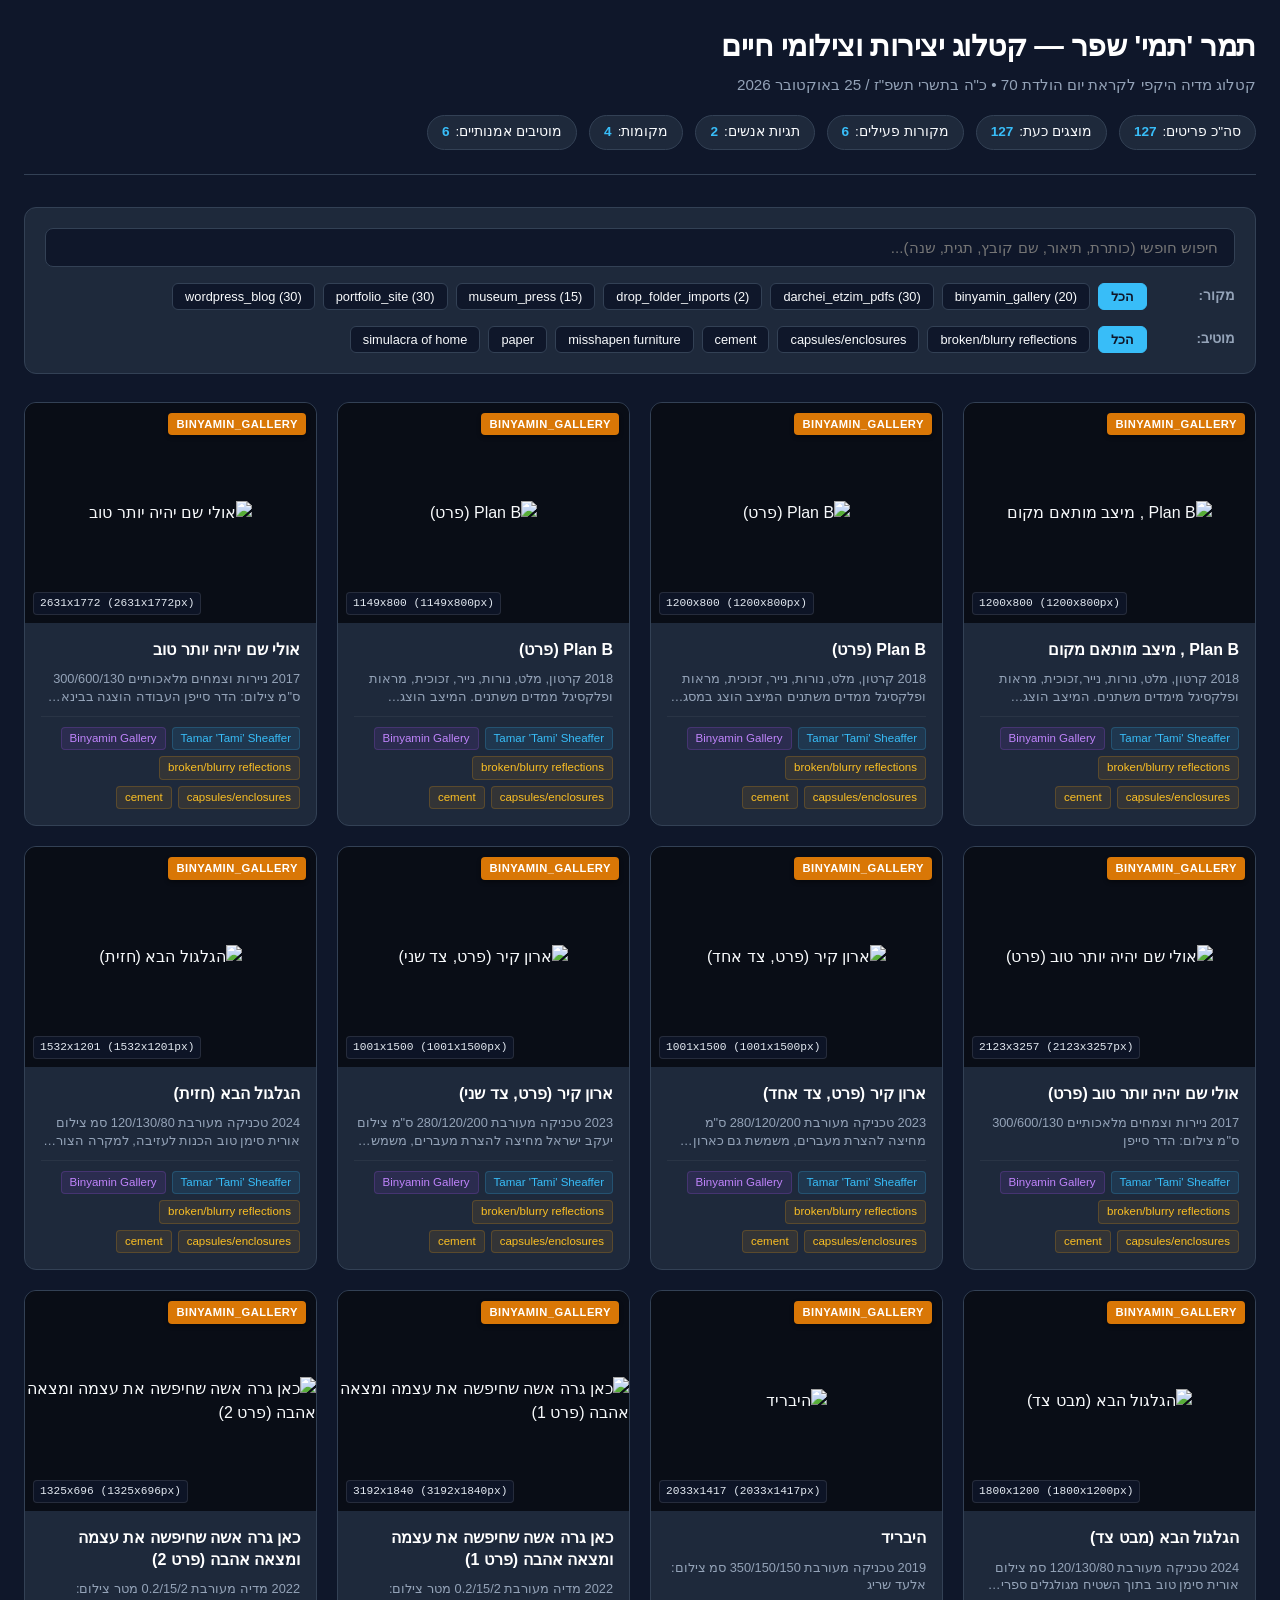
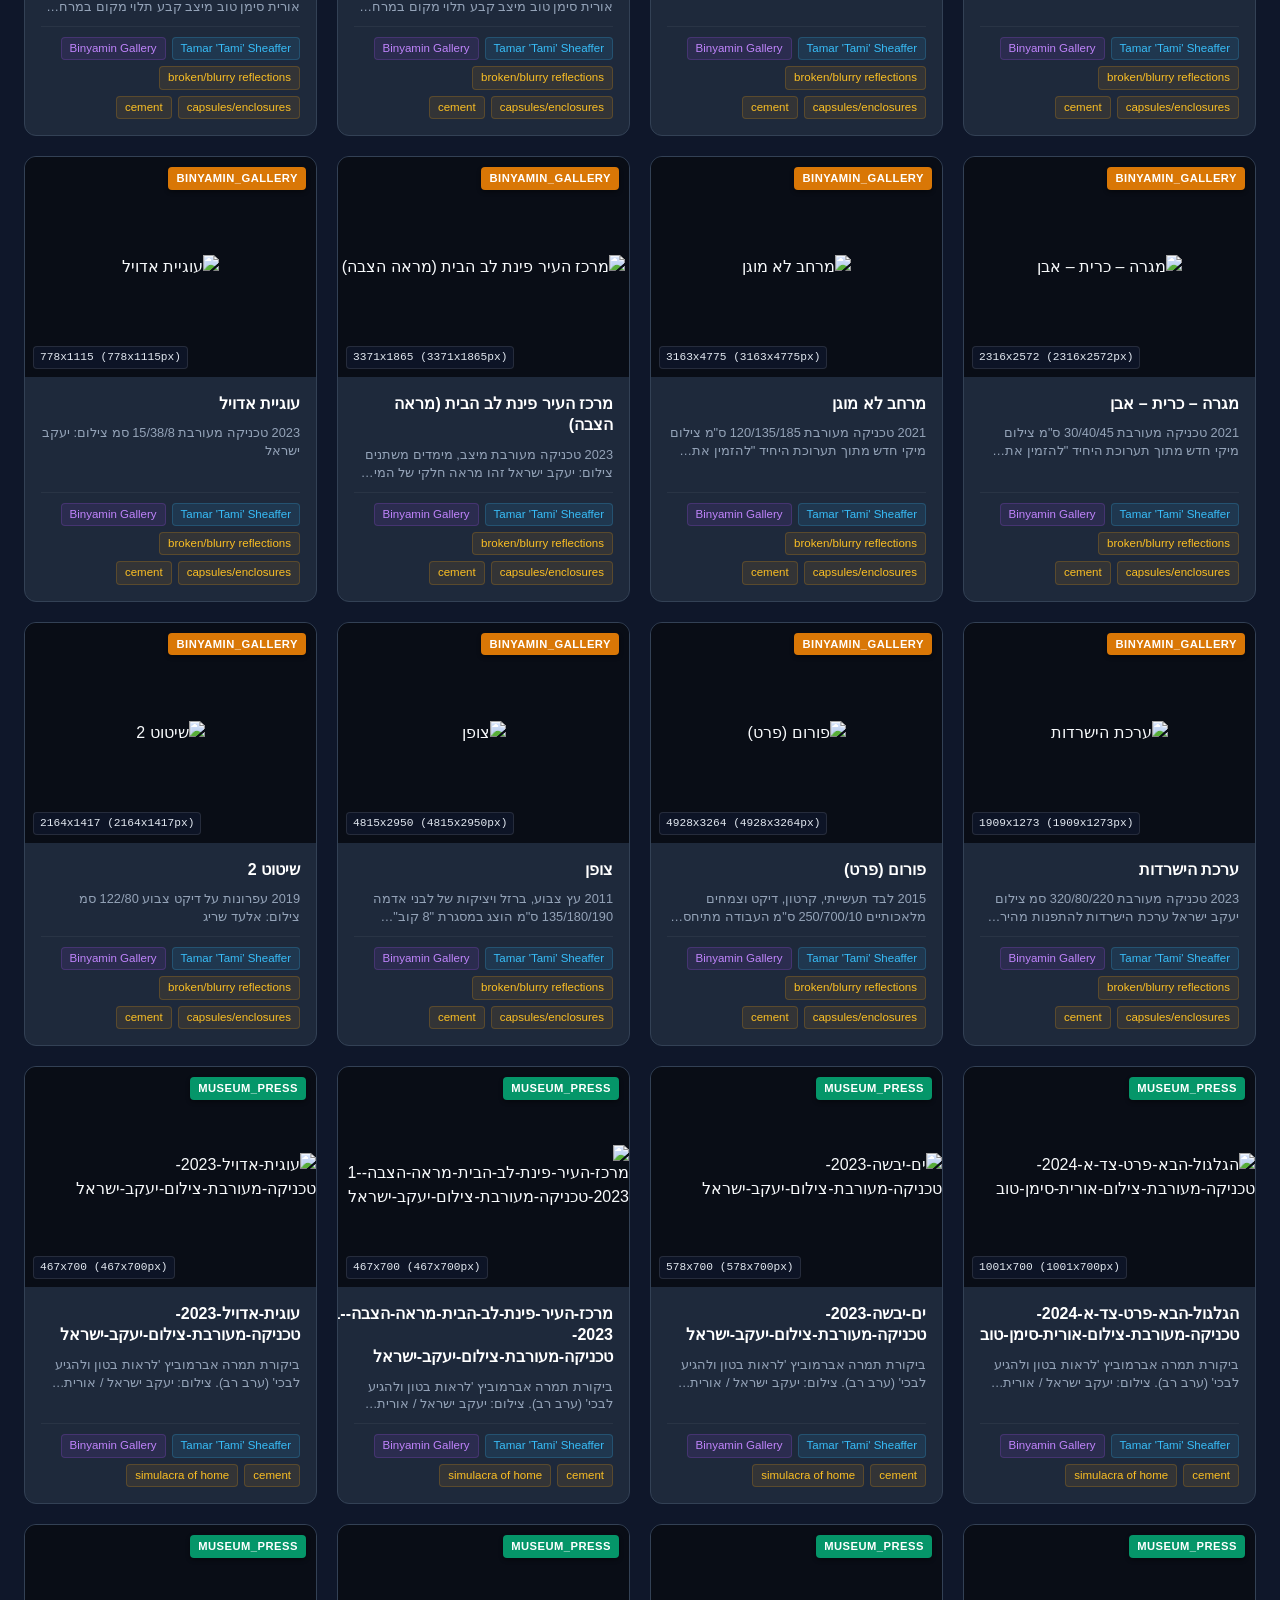
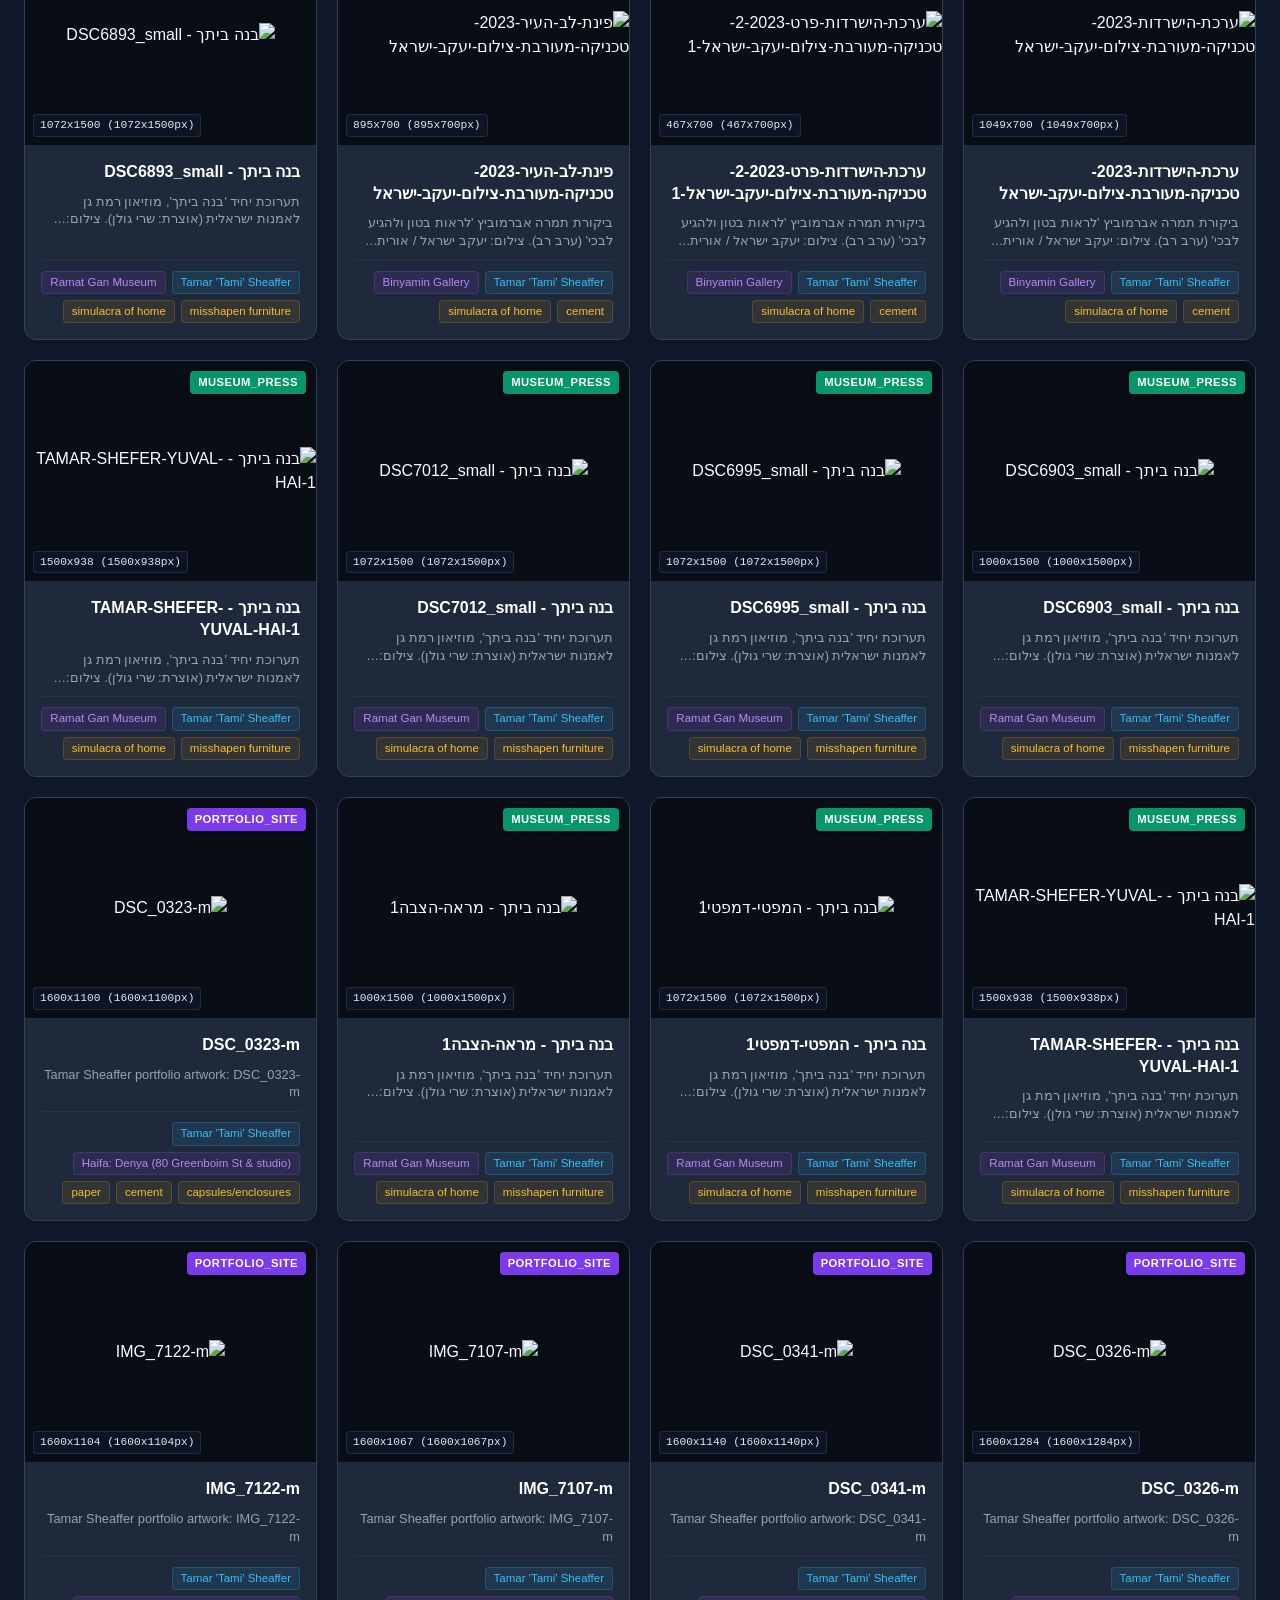
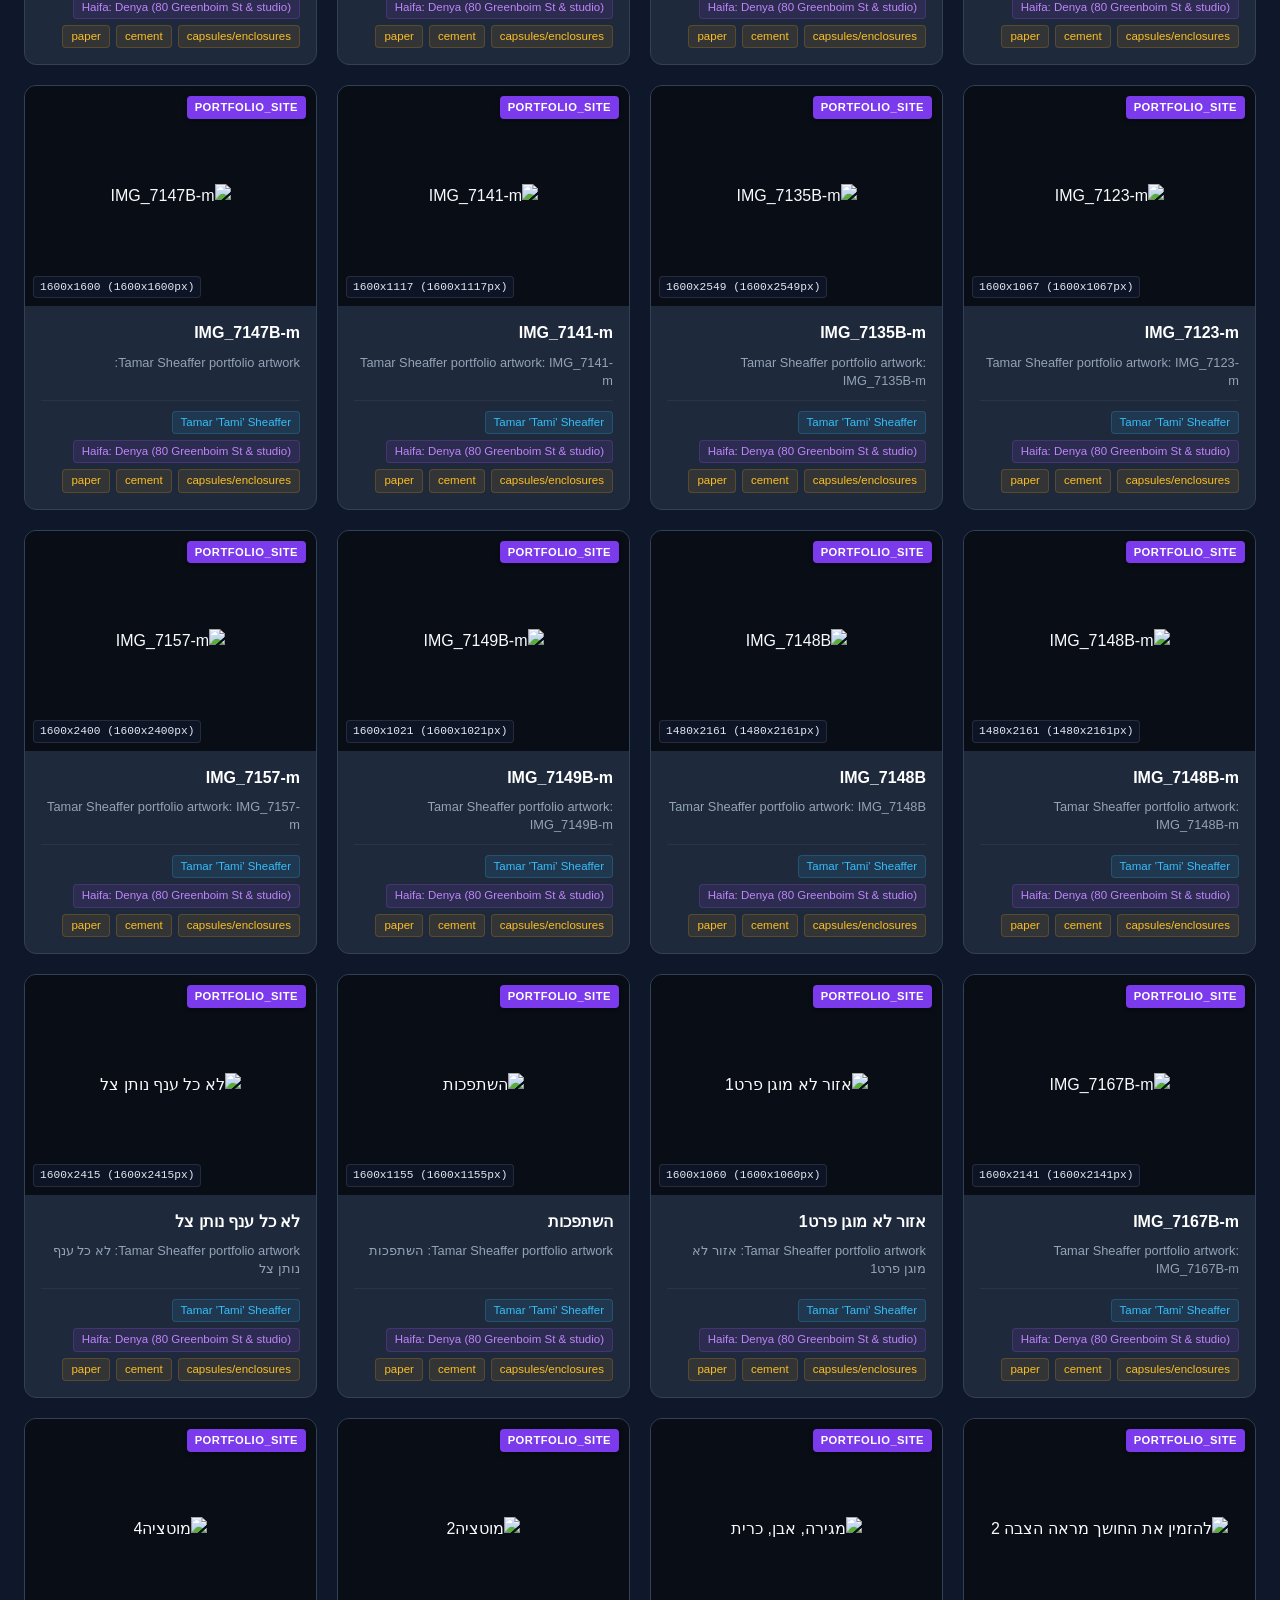
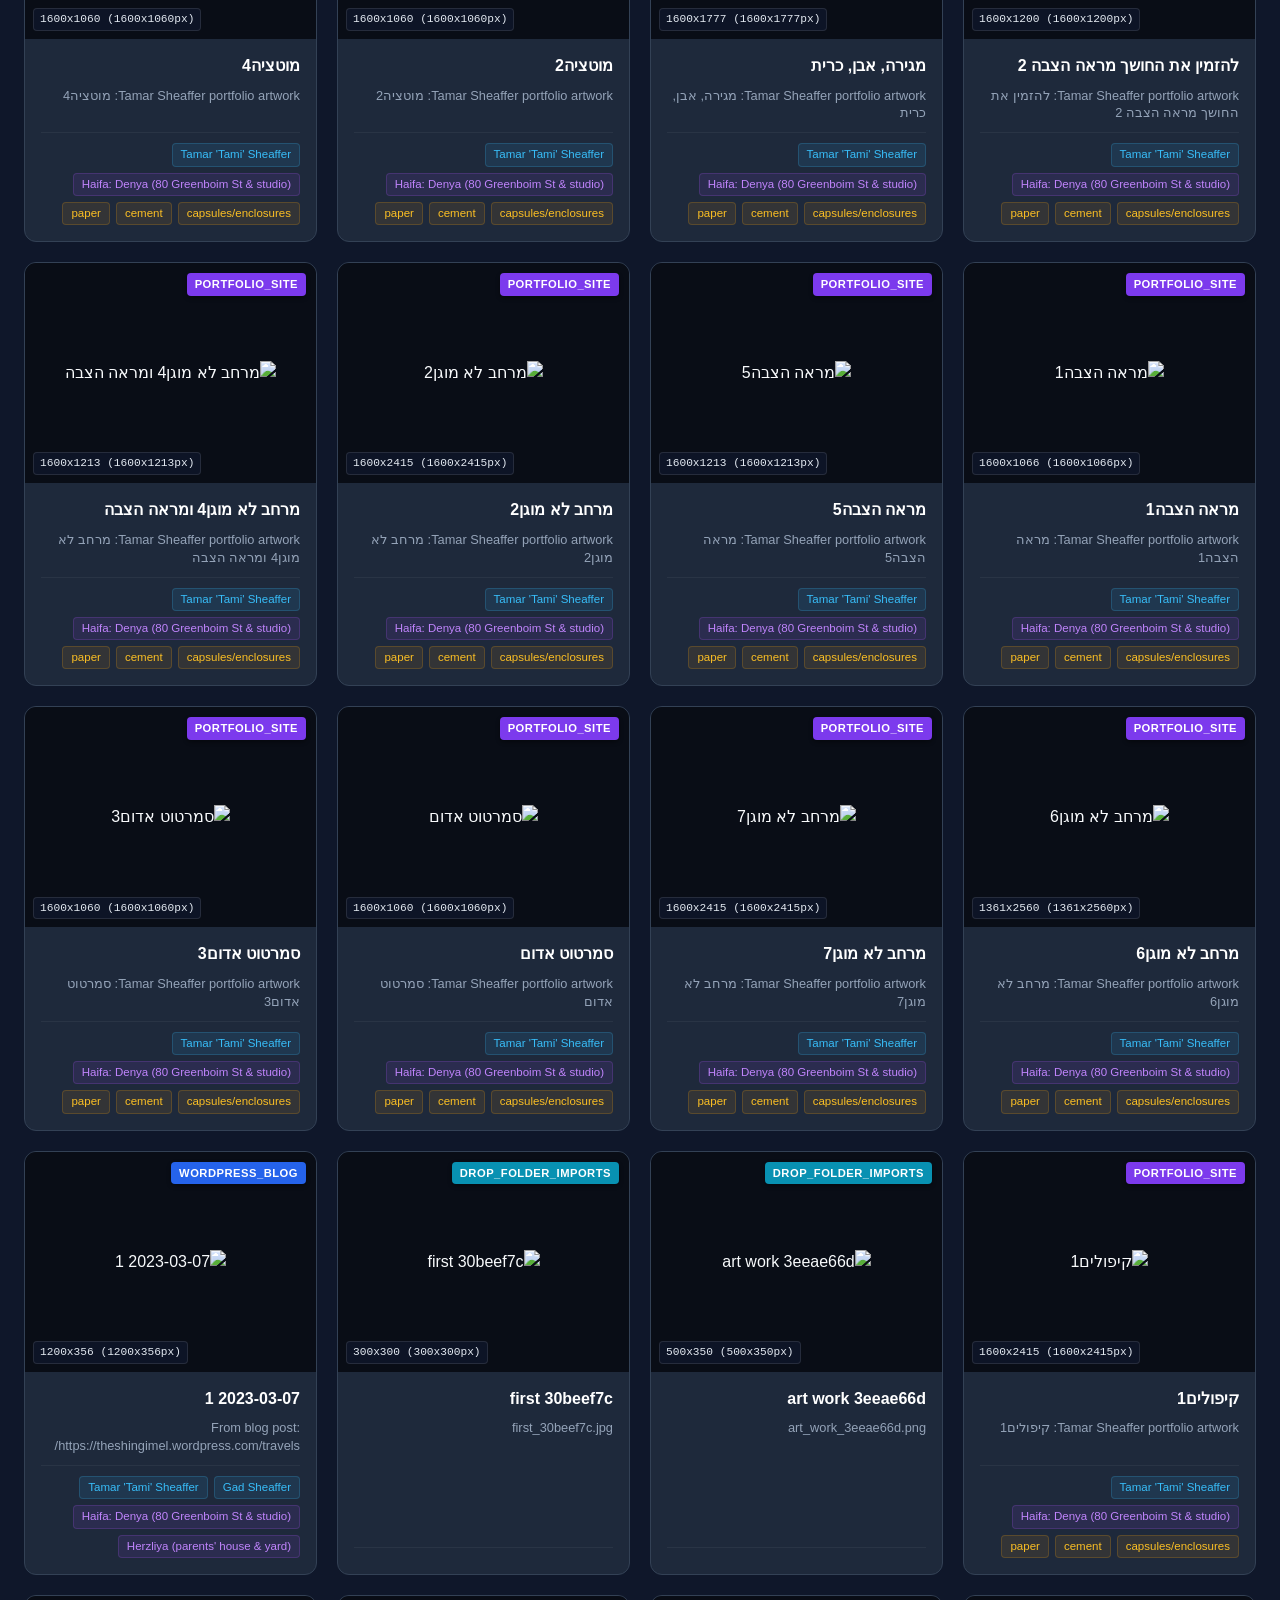
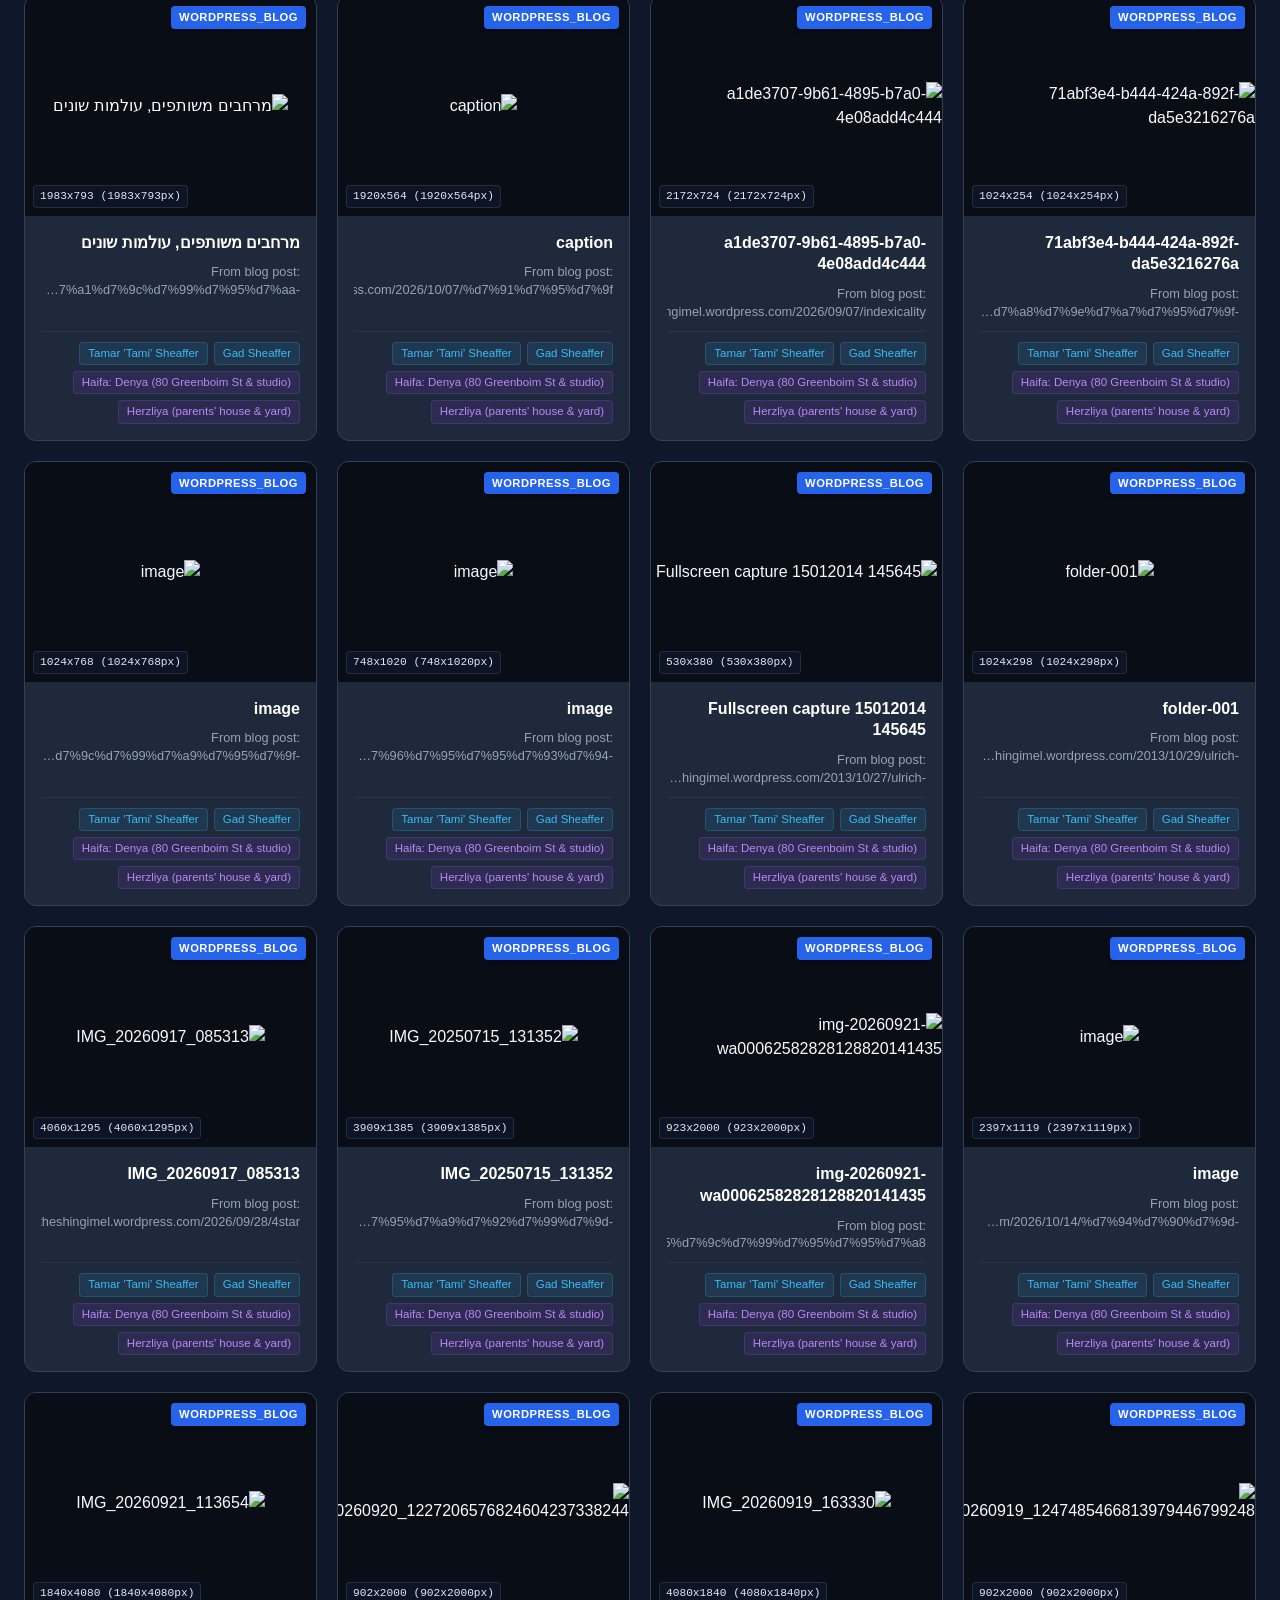
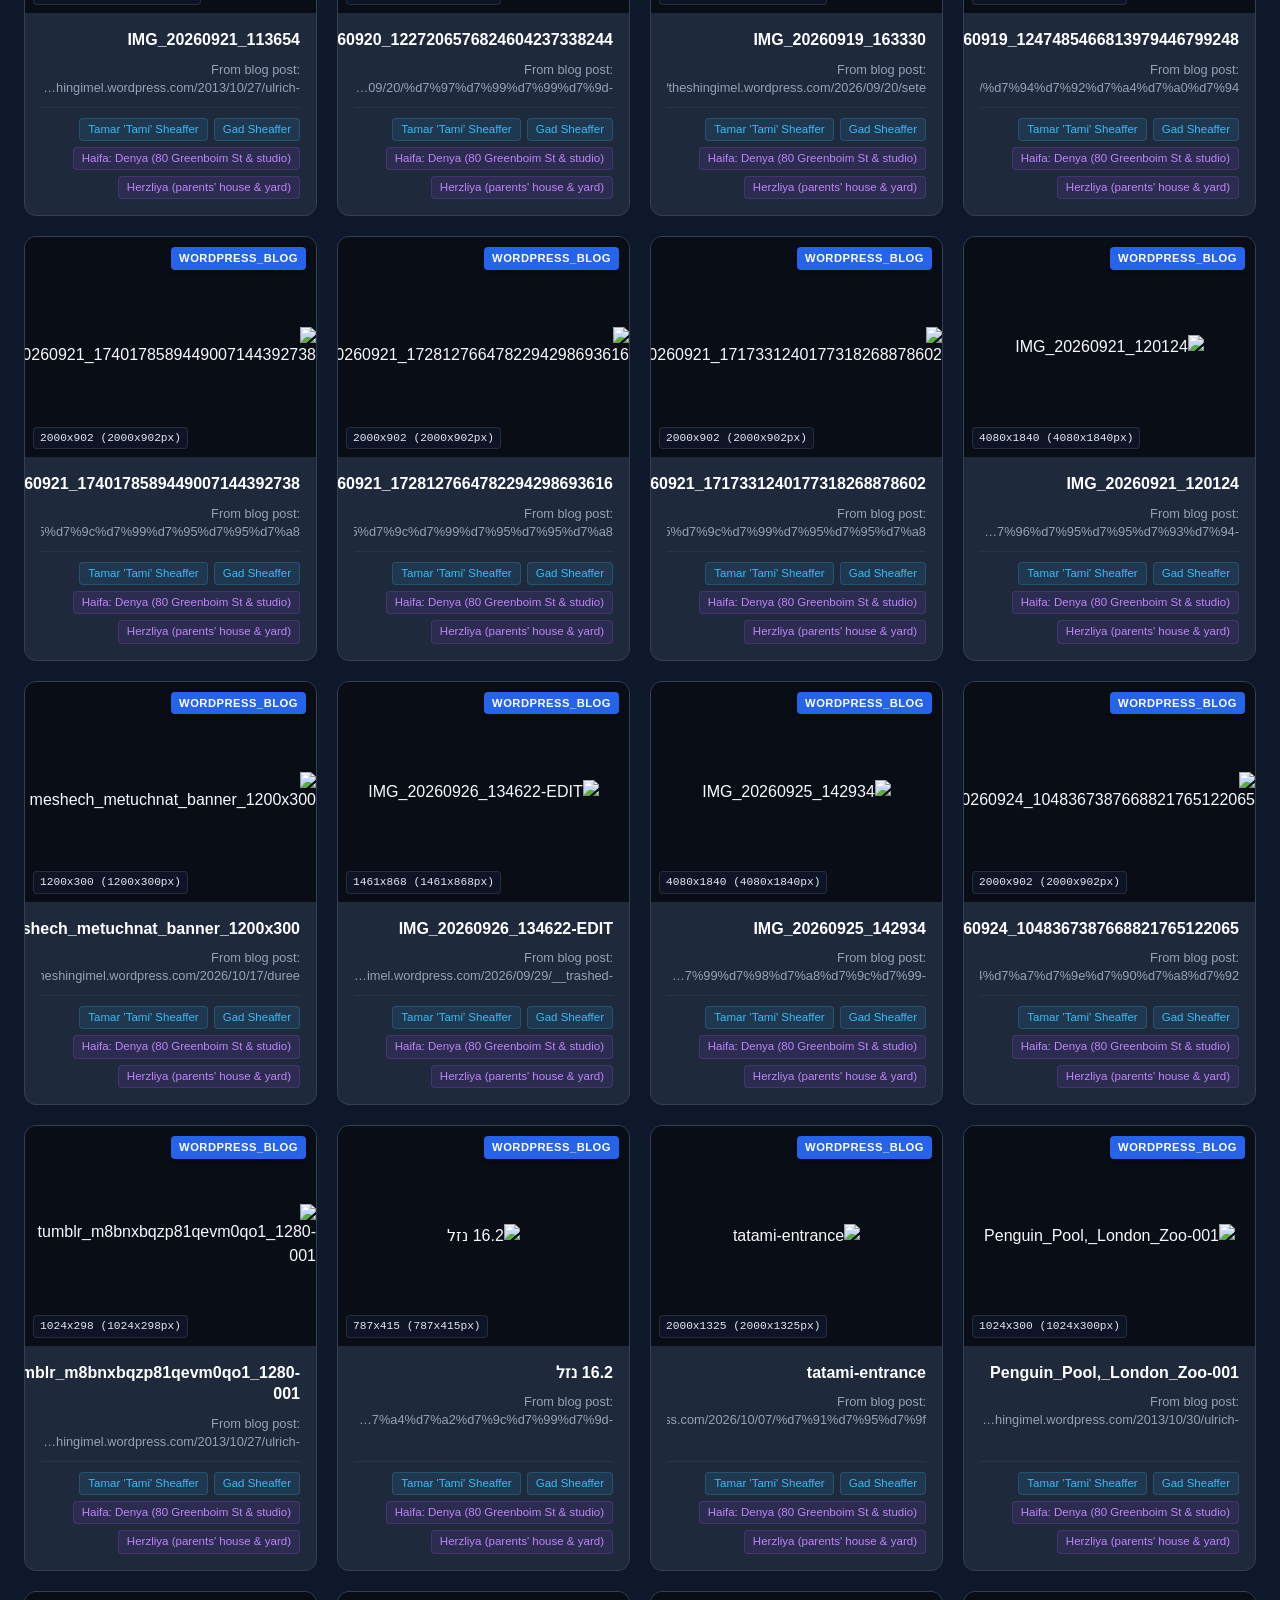
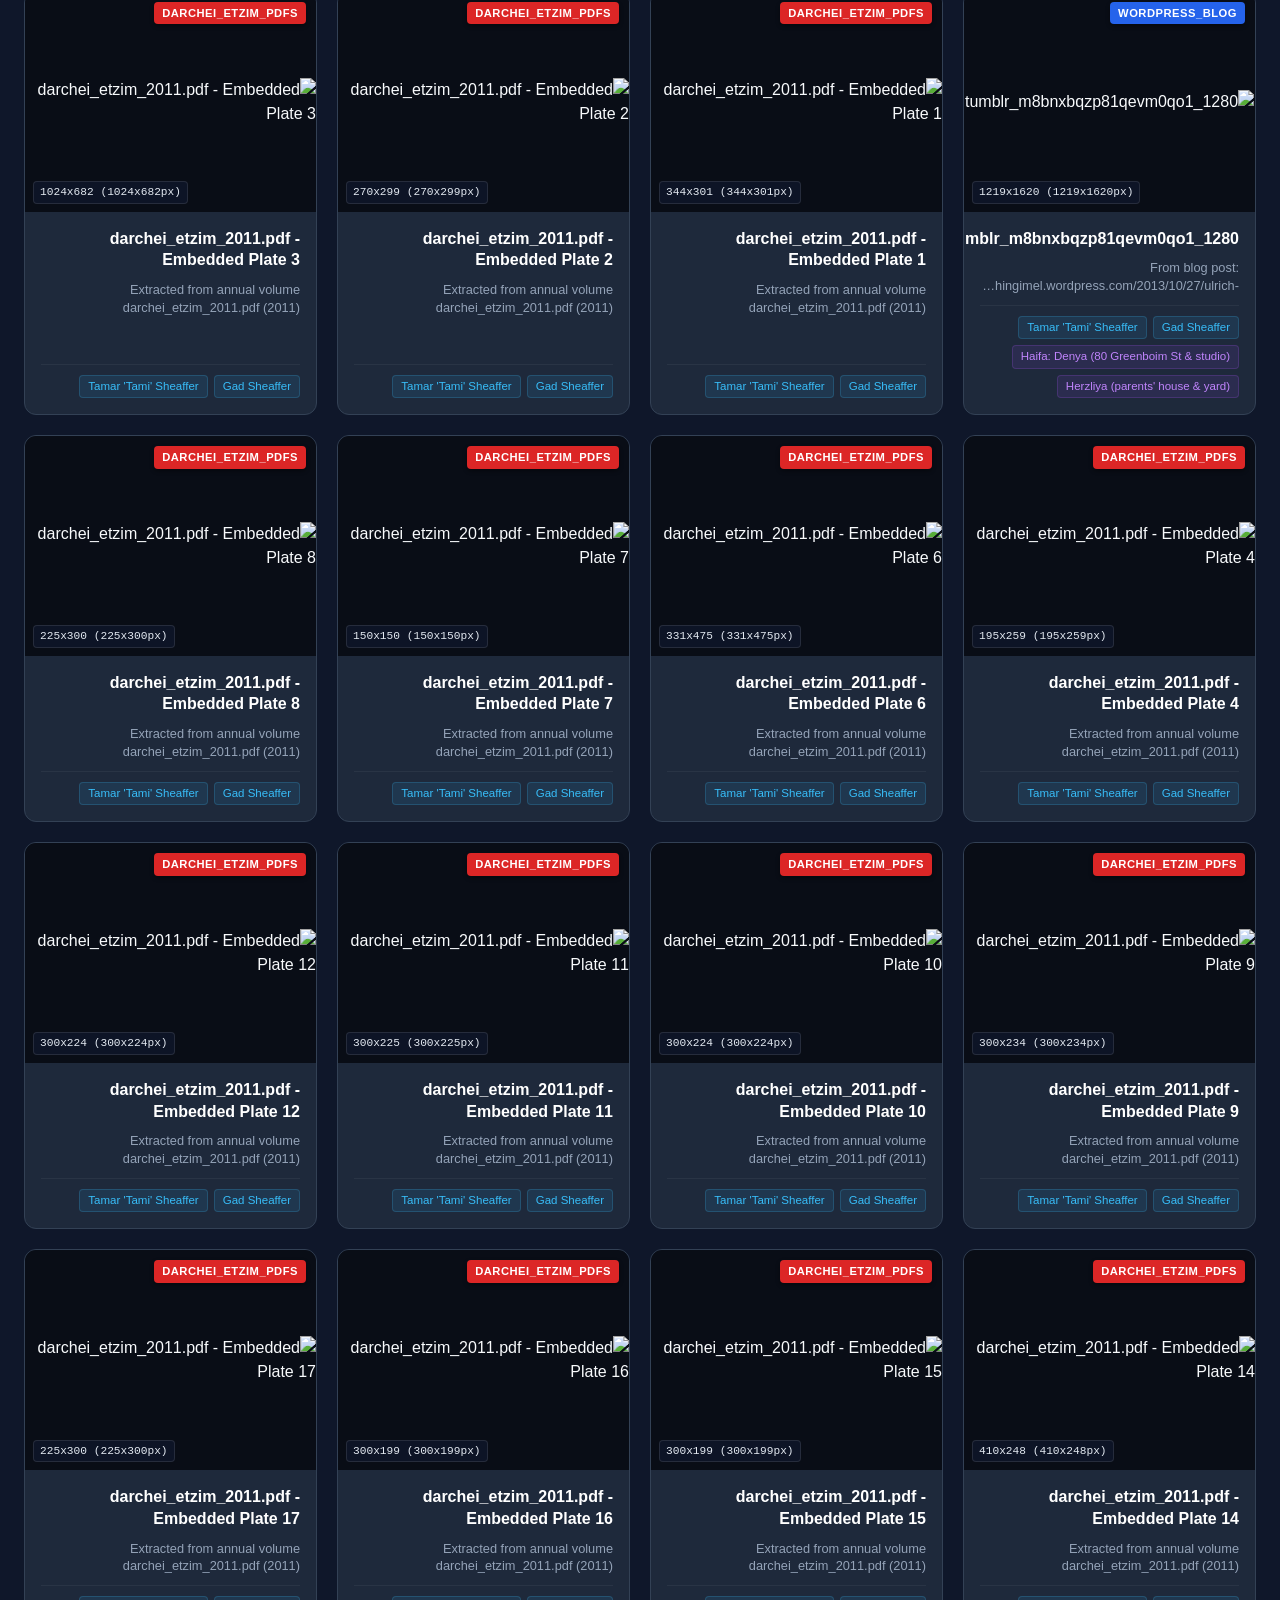
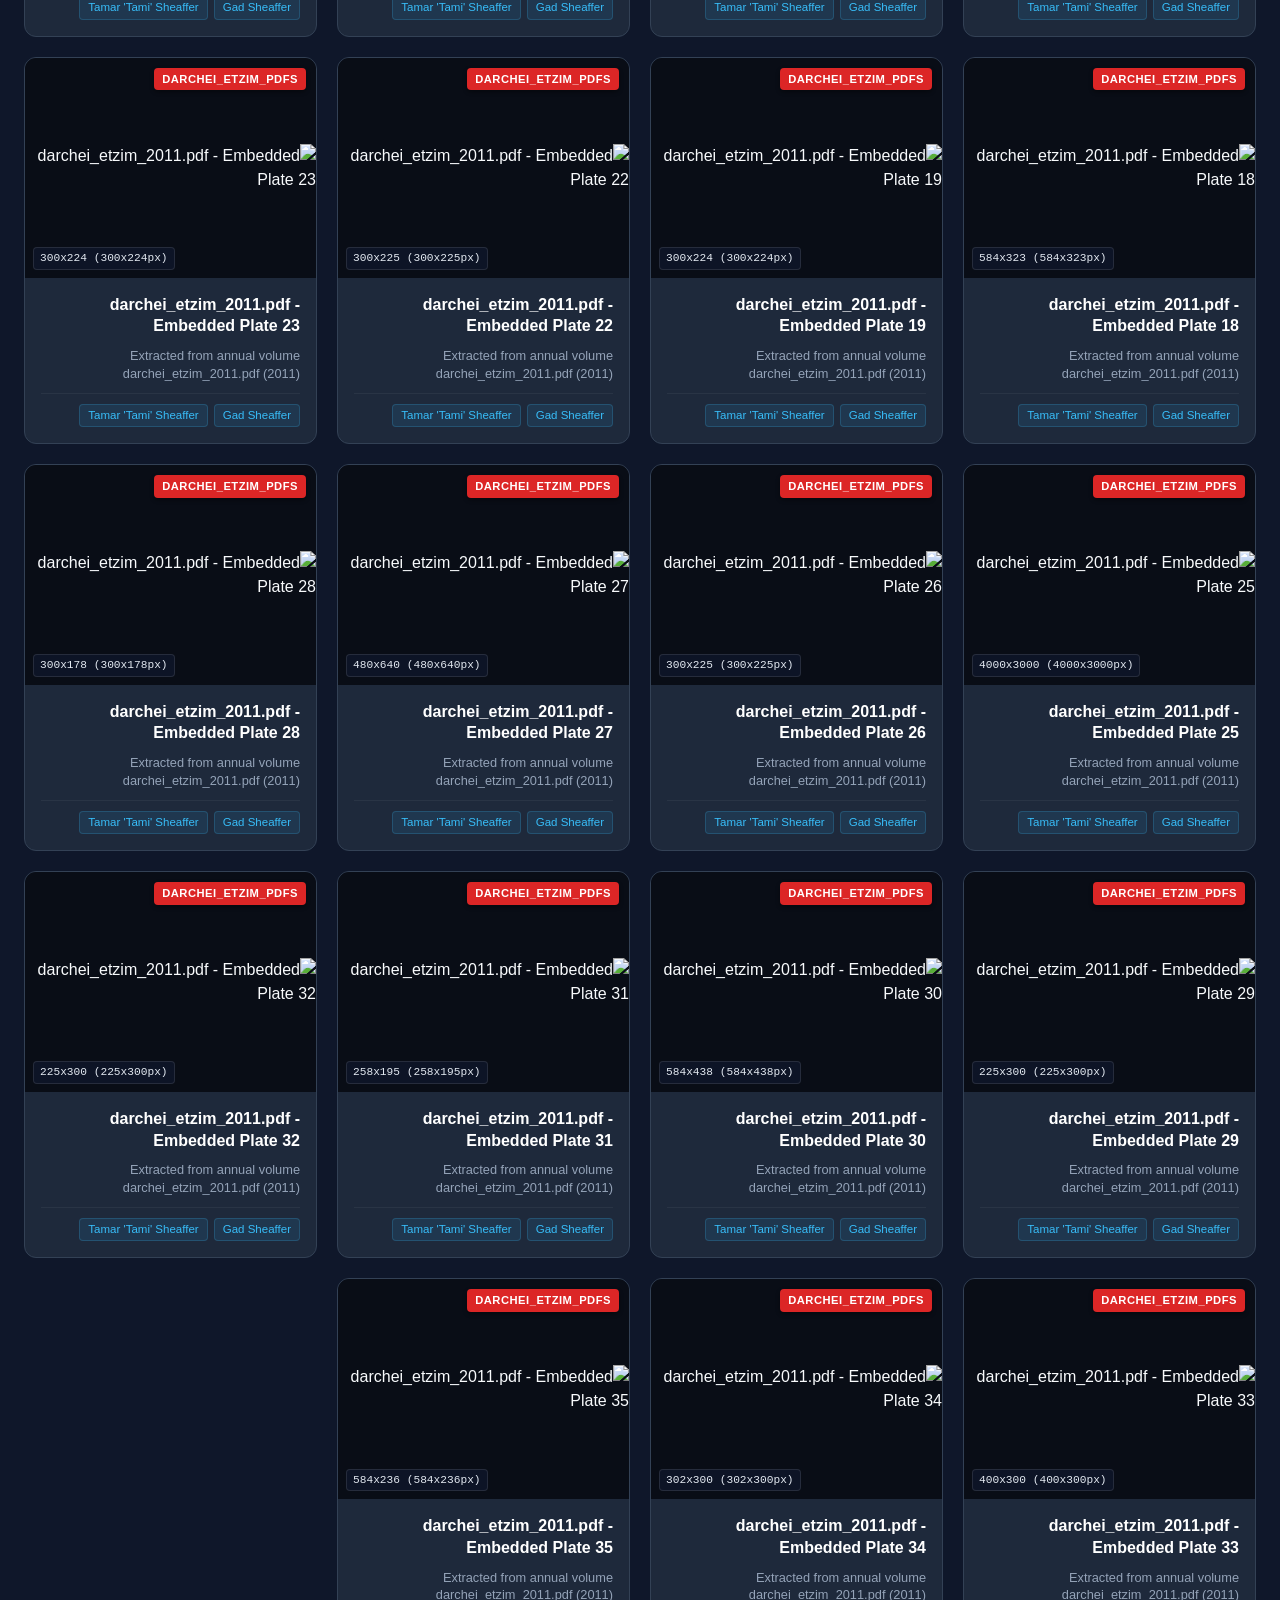
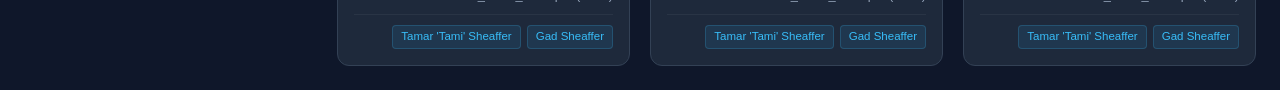
==== catalog/index.html @ 064a3f2e "feat: initial commit with codebase, wiki, prototype, and governance - Configure comprehensive .gitig" ====
<!DOCTYPE html>
<html lang="he" dir="rtl">
<head>
  <meta charset="UTF-8">
  <meta name="viewport" content="width=device-width, initial-scale=1.0">
  <title>ארכיון וקטלוג מדיה — תמר 'תמי' שפר (יום הולדת 70)</title>
  <style>
    :root {
      --bg: #0f172a;
      --card-bg: #1e293b;
      --card-border: #334155;
      --text-main: #f8fafc;
      --text-muted: #94a3b8;
      --accent: #38bdf8;
      --accent-glow: rgba(56, 189, 248, 0.2);
    }
    * {
      box-sizing: border-box;
      margin: 0;
      padding: 0;
    }
    body {
      font-family: -apple-system, BlinkMacSystemFont, "Segoe UI", Roboto, "Helvetica Neue", Arial, sans-serif;
      background-color: var(--bg);
      color: var(--text-main);
      padding: 24px;
      line-height: 1.5;
    }
    header {
      max-width: 1400px;
      margin: 0 auto 32px auto;
      border-bottom: 1px solid var(--card-border);
      padding-bottom: 24px;
    }
    .header-title-row {
      display: flex;
      justify-content: space-between;
      align-items: center;
      flex-wrap: wrap;
      gap: 16px;
    }
    h1 {
      font-size: 1.85rem;
      font-weight: 700;
      color: #ffffff;
      letter-spacing: -0.5px;
    }
    .subtitle {
      color: var(--text-muted);
      font-size: 0.95rem;
      margin-top: 6px;
    }
    .stats-bar {
      display: flex;
      gap: 12px;
      margin-top: 18px;
      flex-wrap: wrap;
    }
    .stat-pill {
      background: var(--card-bg);
      border: 1px solid var(--card-border);
      padding: 6px 14px;
      border-radius: 9999px;
      font-size: 0.85rem;
      display: inline-flex;
      align-items: center;
      gap: 6px;
    }
    .stat-pill strong {
      color: var(--accent);
    }
    .toolbar {
      max-width: 1400px;
      margin: 0 auto 28px auto;
      background: var(--card-bg);
      border: 1px solid var(--card-border);
      border-radius: 12px;
      padding: 20px;
      display: flex;
      flex-direction: column;
      gap: 16px;
    }
    .search-row {
      display: flex;
      gap: 12px;
      flex-wrap: wrap;
    }
    .search-input {
      flex: 1;
      min-width: 260px;
      background: #0f172a;
      border: 1px solid var(--card-border);
      color: #fff;
      padding: 10px 16px;
      border-radius: 8px;
      font-size: 0.95rem;
      outline: none;
      direction: auto;
    }
    .search-input:focus {
      border-color: var(--accent);
      box-shadow: 0 0 0 2px var(--accent-glow);
    }
    .filter-group {
      display: flex;
      align-items: center;
      gap: 8px;
      flex-wrap: wrap;
    }
    .filter-label {
      font-size: 0.85rem;
      color: var(--text-muted);
      font-weight: 600;
      min-width: 80px;
    }
    .filter-btn {
      background: #0f172a;
      border: 1px solid var(--card-border);
      color: var(--text-main);
      padding: 5px 12px;
      border-radius: 6px;
      font-size: 0.8rem;
      cursor: pointer;
      transition: all 0.15s ease;
    }
    .filter-btn:hover {
      border-color: var(--accent);
      color: var(--accent);
    }
    .filter-btn.active {
      background: var(--accent);
      border-color: var(--accent);
      color: #0f172a;
      font-weight: 600;
    }
    .gallery-grid {
      max-width: 1400px;
      margin: 0 auto;
      display: grid;
      grid-template-columns: repeat(auto-fill, minmax(290px, 1fr));
      gap: 20px;
    }
    .card {
      background: var(--card-bg);
      border: 1px solid var(--card-border);
      border-radius: 12px;
      overflow: hidden;
      display: flex;
      flex-direction: column;
      transition: transform 0.2s ease, border-color 0.2s ease, box-shadow 0.2s ease;
      cursor: pointer;
    }
    .card:hover {
      transform: translateY(-4px);
      border-color: var(--accent);
      box-shadow: 0 10px 25px -5px rgba(0, 0, 0, 0.5), 0 0 0 1px var(--accent-glow);
    }
    .thumb-wrap {
      width: 100%;
      height: 220px;
      background: #090d16;
      display: flex;
      align-items: center;
      justify-content: center;
      position: relative;
      overflow: hidden;
    }
    .thumb-wrap img {
      max-width: 100%;
      max-height: 100%;
      object-fit: contain;
      transition: transform 0.3s ease;
    }
    .card:hover .thumb-wrap img {
      transform: scale(1.03);
    }
    .badge-source {
      position: absolute;
      top: 10px;
      right: 10px;
      font-size: 0.7rem;
      font-weight: 700;
      padding: 3px 8px;
      border-radius: 4px;
      text-transform: uppercase;
      letter-spacing: 0.5px;
      box-shadow: 0 2px 4px rgba(0,0,0,0.4);
    }
    .badge-dim {
      position: absolute;
      bottom: 8px;
      left: 8px;
      background: rgba(15, 23, 42, 0.85);
      border: 1px solid rgba(255, 255, 255, 0.1);
      font-size: 0.7rem;
      padding: 2px 6px;
      border-radius: 4px;
      color: #e2e8f0;
      font-family: monospace;
    }
    .card-body {
      padding: 16px;
      display: flex;
      flex-direction: column;
      gap: 10px;
      flex: 1;
    }
    .card-title {
      font-size: 1rem;
      font-weight: 600;
      color: #fff;
      line-height: 1.35;
      direction: auto;
    }
    .card-caption {
      font-size: 0.8rem;
      color: var(--text-muted);
      line-height: 1.4;
      display: -webkit-box;
      -webkit-line-clamp: 2;
      -webkit-box-orient: vertical;
      overflow: hidden;
      direction: auto;
    }
    .card-meta {
      margin-top: auto;
      display: flex;
      flex-wrap: wrap;
      gap: 6px;
      padding-top: 10px;
      border-top: 1px solid rgba(255, 255, 255, 0.05);
    }
    .tag {
      background: rgba(56, 189, 248, 0.1);
      color: var(--accent);
      border: 1px solid rgba(56, 189, 248, 0.2);
      font-size: 0.72rem;
      padding: 2px 8px;
      border-radius: 4px;
    }
    .tag-place {
      background: rgba(168, 85, 247, 0.1);
      color: #c084fc;
      border-color: rgba(168, 85, 247, 0.2);
    }
    .tag-theme {
      background: rgba(245, 158, 11, 0.1);
      color: #fbbf24;
      border-color: rgba(245, 158, 11, 0.2);
    }
    .modal-backdrop {
      display: none;
      position: fixed;
      inset: 0;
      background: rgba(0, 0, 0, 0.85);
      backdrop-filter: blur(8px);
      z-index: 1000;
      align-items: center;
      justify-content: center;
      padding: 24px;
    }
    .modal-backdrop.open {
      display: flex;
    }
    .modal-box {
      background: var(--card-bg);
      border: 1px solid var(--card-border);
      border-radius: 16px;
      max-width: 1050px;
      width: 100%;
      max-height: 90vh;
      overflow-y: auto;
      display: flex;
      flex-direction: column;
      box-shadow: 0 25px 50px -12px rgba(0, 0, 0, 0.7);
      position: relative;
    }
    .modal-close {
      position: absolute;
      top: 16px;
      left: 16px;
      background: #0f172a;
      border: 1px solid var(--card-border);
      color: #fff;
      font-size: 1.2rem;
      width: 36px;
      height: 36px;
      border-radius: 50%;
      cursor: pointer;
      display: flex;
      align-items: center;
      justify-content: center;
      z-index: 10;
    }
    .modal-content-grid {
      display: grid;
      grid-template-columns: 1fr 1fr;
      gap: 24px;
      padding: 24px;
    }
    @media (max-width: 768px) {
      .modal-content-grid {
        grid-template-columns: 1fr;
      }
    }
    .modal-img-wrap {
      background: #090d16;
      border-radius: 8px;
      overflow: hidden;
      display: flex;
      align-items: center;
      justify-content: center;
      min-height: 320px;
    }
    .modal-img-wrap img {
      max-width: 100%;
      max-height: 60vh;
      object-fit: contain;
    }
    .modal-details {
      display: flex;
      flex-direction: column;
      gap: 14px;
    }
    .meta-table {
      width: 100%;
      border-collapse: collapse;
      font-size: 0.85rem;
    }
    .meta-table th, .meta-table td {
      padding: 8px 10px;
      border-bottom: 1px solid rgba(255, 255, 255, 0.08);
      text-align: right;
    }
    .meta-table th {
      color: var(--text-muted);
      width: 30%;
      font-weight: 600;
    }
    .meta-table td {
      color: #fff;
      font-family: monospace;
      word-break: break-all;
    }
    .modal-nav-btns {
      display: flex;
      justify-content: space-between;
      padding: 16px 24px;
      border-top: 1px solid var(--card-border);
      background: #0f172a;
    }
  </style>
</head>
<body>
  <header>
    <div class="header-title-row">
      <div>
        <h1>תמר 'תמי' שפר — קטלוג יצירות וצילומי חיים</h1>
        <div class="subtitle">קטלוג מדיה היקפי לקראת יום הולדת 70 • כ"ה בתשרי תשפ"ז / 25 באוקטובר 2026</div>
      </div>
    </div>
    <div class="stats-bar">
      <div class="stat-pill">סה"כ פריטים: <strong id="stat-total">127</strong></div>
      <div class="stat-pill">מוצגים כעת: <strong id="stat-visible">127</strong></div>
      <div class="stat-pill">מקורות פעילים: <strong>6</strong></div>
      <div class="stat-pill">תגיות אנשים: <strong>2</strong></div>
      <div class="stat-pill">מקומות: <strong>4</strong></div>
      <div class="stat-pill">מוטיבים אמנותיים: <strong>6</strong></div>
    </div>
  </header>

  <div class="toolbar">
    <div class="search-row">
      <input type="text" id="searchInput" class="search-input" placeholder="חיפוש חופשי (כותרת, תיאור, שם קובץ, תגית, שנה)...">
    </div>

    <div class="filter-group">
      <span class="filter-label">מקור:</span>
      <button class="filter-btn active" data-filter-type="source" data-value="all">הכל</button>
      <button class="filter-btn" data-filter-type="source" data-value="binyamin_gallery">binyamin_gallery (20)</button><button class="filter-btn" data-filter-type="source" data-value="darchei_etzim_pdfs">darchei_etzim_pdfs (30)</button><button class="filter-btn" data-filter-type="source" data-value="drop_folder_imports">drop_folder_imports (2)</button><button class="filter-btn" data-filter-type="source" data-value="museum_press">museum_press (15)</button><button class="filter-btn" data-filter-type="source" data-value="portfolio_site">portfolio_site (30)</button><button class="filter-btn" data-filter-type="source" data-value="wordpress_blog">wordpress_blog (30)</button>
    </div>

    <div class="filter-group">
      <span class="filter-label">מוטיב:</span>
      <button class="filter-btn active" data-filter-type="theme" data-value="all">הכל</button>
      <button class="filter-btn" data-filter-type="theme" data-value="broken/blurry reflections">broken/blurry reflections</button><button class="filter-btn" data-filter-type="theme" data-value="capsules/enclosures">capsules/enclosures</button><button class="filter-btn" data-filter-type="theme" data-value="cement">cement</button><button class="filter-btn" data-filter-type="theme" data-value="misshapen furniture">misshapen furniture</button><button class="filter-btn" data-filter-type="theme" data-value="paper">paper</button><button class="filter-btn" data-filter-type="theme" data-value="simulacra of home">simulacra of home</button>
    </div>
  </div>

  <main class="gallery-grid" id="galleryGrid">

    <div class="card" data-idx="0" data-source="binyamin_gallery" data-themes="broken/blurry reflections,capsules/enclosures,cement" data-people="Tamar 'Tami' Sheaffer" data-places="Binyamin Gallery">
      <div class="thumb-wrap">
        <span class="badge-source" style="background-color: #d97706; color: #ffffff;">binyamin_gallery</span>
        <img src="../media/binyamin_gallery/binyamin_Plan_B_מיצב_מותאם_מקום.jpg_fa17a370.jpg" alt="Plan B , מיצב מותאם מקום" loading="lazy">
        <span class="badge-dim">1200x800 (1200x800px)</span>
      </div>
      <div class="card-body">
        <div class="card-title">Plan B , מיצב מותאם מקום</div>
        <div class="card-caption">2018
קרטון, מלט, נורות, נייר,זכוכית, מראות ופלקסיגל
 מימדים משתנים.
המיצב הוצג במסגרת תערוכה זוגית בגלריה אלפרד – מכון שיתופי לאמנות, תל אביב, באוצרות רווית הררי.
צילום: דפנה גזית
מערכת צינורות שמפוזרת בכל חלל הגלריה. רוב פיתחי הצינורות סגורים במכסים אולם חלקם פתוחים ונראים כקפסולה שניתן להציץ לתוכה. בקפסולה עולם ארכיטקטוני מדומין שרומז על קיומו של עולם אחר, פנימה יותר בצינורות, ומעבר לקירות. המיצב  מתייחס לסביבה הפוליטית והחברתית שמשתנה במהירות בזמנים אלו ומציע ממנה מפלט ודרכי מילוט אך שואף גם להעלות ספקות לגבי ההצעה שלו עצמו: האם מעבר למקום האחר הטמון בצינורות הוא פיתרון והאם המקום האחר חייב להיות מקום פיסי? המיצב מלווה בפס קול של משחק מטקות שבוקע מאחד הצינורות. סיפורו של אתגר קרת "צינורות" נטע בי תקווה שעולם טוב יותר מחכה למי שעובר בצינורות
צילום: דפנה גזית</div>
        <div class="card-meta">
          <span class="tag">Tamar 'Tami' Sheaffer</span>
          <span class="tag tag-place">Binyamin Gallery</span>
          <span class="tag tag-theme">broken/blurry reflections</span><span class="tag tag-theme">capsules/enclosures</span><span class="tag tag-theme">cement</span>
        </div>
      </div>
    </div>

    <div class="card" data-idx="1" data-source="binyamin_gallery" data-themes="broken/blurry reflections,capsules/enclosures,cement" data-people="Tamar 'Tami' Sheaffer" data-places="Binyamin Gallery">
      <div class="thumb-wrap">
        <span class="badge-source" style="background-color: #d97706; color: #ffffff;">binyamin_gallery</span>
        <img src="../media/binyamin_gallery/binyamin_Plan_B_פרט.jpg_14b611ac.jpg" alt="Plan B (פרט)" loading="lazy">
        <span class="badge-dim">1200x800 (1200x800px)</span>
      </div>
      <div class="card-body">
        <div class="card-title">Plan B (פרט)</div>
        <div class="card-caption">2018
קרטון, מלט, נורות, נייר, זכוכית, מראות ופלקסיגל
ממדים משתנים
המיצב הוצג במסגרת תערוכה זוגית בגלריה אלפרד – מכון שיתופי לאמנות, תל אביב, באוצרות רווית הררי
צילום: דפנה גזית</div>
        <div class="card-meta">
          <span class="tag">Tamar 'Tami' Sheaffer</span>
          <span class="tag tag-place">Binyamin Gallery</span>
          <span class="tag tag-theme">broken/blurry reflections</span><span class="tag tag-theme">capsules/enclosures</span><span class="tag tag-theme">cement</span>
        </div>
      </div>
    </div>

    <div class="card" data-idx="2" data-source="binyamin_gallery" data-themes="broken/blurry reflections,capsules/enclosures,cement" data-people="Tamar 'Tami' Sheaffer" data-places="Binyamin Gallery">
      <div class="thumb-wrap">
        <span class="badge-source" style="background-color: #d97706; color: #ffffff;">binyamin_gallery</span>
        <img src="../media/binyamin_gallery/binyamin_Plan_B_פרט.jpg_18c71f75.jpg" alt="Plan B (פרט)" loading="lazy">
        <span class="badge-dim">1149x800 (1149x800px)</span>
      </div>
      <div class="card-body">
        <div class="card-title">Plan B (פרט)</div>
        <div class="card-caption">2018
קרטון, מלט, נורות, נייר, זכוכית, מראות ופלקסיגל
ממדים משתנים.
המיצב הוצג במסגרת תערוכה זוגית בגלריה אלפרד – מכון שיתופי לאמנות, תל אביב, באוצרות רווית הררי
צילום: דפנה גזית</div>
        <div class="card-meta">
          <span class="tag">Tamar 'Tami' Sheaffer</span>
          <span class="tag tag-place">Binyamin Gallery</span>
          <span class="tag tag-theme">broken/blurry reflections</span><span class="tag tag-theme">capsules/enclosures</span><span class="tag tag-theme">cement</span>
        </div>
      </div>
    </div>

    <div class="card" data-idx="3" data-source="binyamin_gallery" data-themes="broken/blurry reflections,capsules/enclosures,cement" data-people="Tamar 'Tami' Sheaffer" data-places="Binyamin Gallery">
      <div class="thumb-wrap">
        <span class="badge-source" style="background-color: #d97706; color: #ffffff;">binyamin_gallery</span>
        <img src="../media/binyamin_gallery/binyamin_אולי_שם_יהיה_יותר_טוב.jpg_a23a554b.jpg" alt="אולי שם יהיה יותר טוב" loading="lazy">
        <span class="badge-dim">2631x1772 (2631x1772px)</span>
      </div>
      <div class="card-body">
        <div class="card-title">אולי שם יהיה יותר טוב</div>
        <div class="card-caption">2017
ניירות וצמחים מלאכותיים
300/600/130 ס"מ
צילום: הדר סייפן
העבודה הוצגה בבינאלה השלישית לנייר, מוזיאון ארץ ישראל, אוצרת: ענת גטניו.
ארבע הצעות לקפסולות המיועדות למנוחה וכמפלט מהכאוס שמסביב. שתי חוויות מאוד שונות היו השראה לעבודה זו: סיפורו של בקט "האבודים",  ו"בית" שהיה לי בילדותי על עץ בחצר והיה מקום מפלט מושלם.
הקפסולות עשויות נייר אריזה חום פשוט והן חלולות. הן משלבות מרכיבים אורגניים, מכאניים וארכיטקטונים אשר מפוסלים בחלקם מנייר וביד חופשית ובחלקם תוך שימוש בחפצים יומיומיים כתבניות</div>
        <div class="card-meta">
          <span class="tag">Tamar 'Tami' Sheaffer</span>
          <span class="tag tag-place">Binyamin Gallery</span>
          <span class="tag tag-theme">broken/blurry reflections</span><span class="tag tag-theme">capsules/enclosures</span><span class="tag tag-theme">cement</span>
        </div>
      </div>
    </div>

    <div class="card" data-idx="4" data-source="binyamin_gallery" data-themes="broken/blurry reflections,capsules/enclosures,cement" data-people="Tamar 'Tami' Sheaffer" data-places="Binyamin Gallery">
      <div class="thumb-wrap">
        <span class="badge-source" style="background-color: #d97706; color: #ffffff;">binyamin_gallery</span>
        <img src="../media/binyamin_gallery/binyamin_אולי_שם_יהיה_יותר_טוב_פרט.jpg_b962f8fd.jpg" alt="אולי שם יהיה יותר טוב (פרט)" loading="lazy">
        <span class="badge-dim">2123x3257 (2123x3257px)</span>
      </div>
      <div class="card-body">
        <div class="card-title">אולי שם יהיה יותר טוב (פרט)</div>
        <div class="card-caption">2017 
ניירות וצמחים מלאכותיים
300/600/130 ס"מ
צילום: הדר סייפן</div>
        <div class="card-meta">
          <span class="tag">Tamar 'Tami' Sheaffer</span>
          <span class="tag tag-place">Binyamin Gallery</span>
          <span class="tag tag-theme">broken/blurry reflections</span><span class="tag tag-theme">capsules/enclosures</span><span class="tag tag-theme">cement</span>
        </div>
      </div>
    </div>

    <div class="card" data-idx="5" data-source="binyamin_gallery" data-themes="broken/blurry reflections,capsules/enclosures,cement" data-people="Tamar 'Tami' Sheaffer" data-places="Binyamin Gallery">
      <div class="thumb-wrap">
        <span class="badge-source" style="background-color: #d97706; color: #ffffff;">binyamin_gallery</span>
        <img src="../media/binyamin_gallery/binyamin_ארון_קיר_פרט_צד_אחד.jpg_8f37d06c.jpg" alt="ארון קיר (פרט, צד אחד)" loading="lazy">
        <span class="badge-dim">1001x1500 (1001x1500px)</span>
      </div>
      <div class="card-body">
        <div class="card-title">ארון קיר (פרט, צד אחד)</div>
        <div class="card-caption">2023
טכניקה מעורבת
280/120/200 ס"מ
מחיצה להצרת מעברים, משמשת גם כארון לרגשות ופנקסים, וכמגן מפני מבטים חודרניים. העבודה הוצגה בסדנאות האמנים בירושלים במסגרת תערוכת היחיד שלי "מרכז העיר פינת לב הבית" באוצרות ד"ר עירית כרמון פופר
צילום: יעקב ישראל</div>
        <div class="card-meta">
          <span class="tag">Tamar 'Tami' Sheaffer</span>
          <span class="tag tag-place">Binyamin Gallery</span>
          <span class="tag tag-theme">broken/blurry reflections</span><span class="tag tag-theme">capsules/enclosures</span><span class="tag tag-theme">cement</span>
        </div>
      </div>
    </div>

    <div class="card" data-idx="6" data-source="binyamin_gallery" data-themes="broken/blurry reflections,capsules/enclosures,cement" data-people="Tamar 'Tami' Sheaffer" data-places="Binyamin Gallery">
      <div class="thumb-wrap">
        <span class="badge-source" style="background-color: #d97706; color: #ffffff;">binyamin_gallery</span>
        <img src="../media/binyamin_gallery/binyamin_ארון_קיר_פרט_צד_שני.jpg_f7e9020f.jpg" alt="ארון קיר (פרט, צד שני)" loading="lazy">
        <span class="badge-dim">1001x1500 (1001x1500px)</span>
      </div>
      <div class="card-body">
        <div class="card-title">ארון קיר (פרט, צד שני)</div>
        <div class="card-caption">2023
טכניקה מעורבת
280/120/200 ס"מ
צילום יעקב ישראל
מחיצה להצרת מעברים, משמשת גם כארון לרגשות ופנקסים, וכמגן מפני מבטים חודרניים. העבודה הוצגה בסדנאות האמנים בירושלים במסגרת תערוכת היחידה שלי "מרכז העיר פינת לב הבית" באוצרות ד"ר עירית כרמון פופר</div>
        <div class="card-meta">
          <span class="tag">Tamar 'Tami' Sheaffer</span>
          <span class="tag tag-place">Binyamin Gallery</span>
          <span class="tag tag-theme">broken/blurry reflections</span><span class="tag tag-theme">capsules/enclosures</span><span class="tag tag-theme">cement</span>
        </div>
      </div>
    </div>

    <div class="card" data-idx="7" data-source="binyamin_gallery" data-themes="broken/blurry reflections,capsules/enclosures,cement" data-people="Tamar 'Tami' Sheaffer" data-places="Binyamin Gallery">
      <div class="thumb-wrap">
        <span class="badge-source" style="background-color: #d97706; color: #ffffff;">binyamin_gallery</span>
        <img src="../media/binyamin_gallery/binyamin_הגלגול_הבא_חזית.jpg_c292ce3e.jpg" alt="הגלגול הבא (חזית)" loading="lazy">
        <span class="badge-dim">1532x1201 (1532x1201px)</span>
      </div>
      <div class="card-body">
        <div class="card-title">הגלגול הבא (חזית)</div>
        <div class="card-caption">2024
טכניקה מעורבת
120/130/80 סמ
צילום אורית סימן טוב
הכנות לעזיבה, למקרה הצורך. שטיח מגולגל ובתוכו חפצי בית שניתן לשאת בקלות. בנוסף מגולגלת בשטיח רצועת אדמה שנאספה ליד ביתי והעבודה מונחת על פיסת אדמה מאותו מקום שנראית כאילו היא ממתינה כדי להתגלגל סביב העבודה (הגלגול הבא).  אין דבר מופרך מלגלגל אדמה. ממש כמו תקוותי שאצליח לגלגל גם את החלומות, גם את הדבר הבסיסי ביותר שהכל עומד עליו, וגם ללכת בלי ממש ללכת..הפסל מוצג במוזיאון האיסלאם בירושלים במסגרת התערוכה הקבוצתית "שטיחים" באוצרות עידית שרוני ונעמה ברוש</div>
        <div class="card-meta">
          <span class="tag">Tamar 'Tami' Sheaffer</span>
          <span class="tag tag-place">Binyamin Gallery</span>
          <span class="tag tag-theme">broken/blurry reflections</span><span class="tag tag-theme">capsules/enclosures</span><span class="tag tag-theme">cement</span>
        </div>
      </div>
    </div>

    <div class="card" data-idx="8" data-source="binyamin_gallery" data-themes="broken/blurry reflections,capsules/enclosures,cement" data-people="Tamar 'Tami' Sheaffer" data-places="Binyamin Gallery">
      <div class="thumb-wrap">
        <span class="badge-source" style="background-color: #d97706; color: #ffffff;">binyamin_gallery</span>
        <img src="../media/binyamin_gallery/binyamin_הגלגול_הבא_מבט_צד.jpg_9568681a.jpg" alt="הגלגול הבא (מבט צד)" loading="lazy">
        <span class="badge-dim">1800x1200 (1800x1200px)</span>
      </div>
      <div class="card-body">
        <div class="card-title">הגלגול הבא (מבט צד)</div>
        <div class="card-caption">2024
טכניקה מעורבת
120/130/80 סמ
צילום אורית סימן טוב
בתוך השטיח מגולגלים ספרים, דשא מלאכותי, מברשות שיניים, אדמה ועוד. בקצהו השני של השטיח מגולגלים בתוכו מצעים, שמיכת פוך, אדמה, מגבות, מחצלת קש לפיקניק, קופסת שימורים ועוד.
נגישות: פסל של שטיח צבעוני שמגולגל כגליל סביב חפצי יום יום שונים ומונח על פיסת אדמה. במבט זה על הפסל רואים את הצד השני של השטיח המגולגל כאשר מציצים ממנו שלל החפצים שגולגלו בתוכו: ספרים, דשא מלאכותי, מברשות שיניים, אדמה ועוד</div>
        <div class="card-meta">
          <span class="tag">Tamar 'Tami' Sheaffer</span>
          <span class="tag tag-place">Binyamin Gallery</span>
          <span class="tag tag-theme">broken/blurry reflections</span><span class="tag tag-theme">capsules/enclosures</span><span class="tag tag-theme">cement</span>
        </div>
      </div>
    </div>

    <div class="card" data-idx="9" data-source="binyamin_gallery" data-themes="broken/blurry reflections,capsules/enclosures,cement" data-people="Tamar 'Tami' Sheaffer" data-places="Binyamin Gallery">
      <div class="thumb-wrap">
        <span class="badge-source" style="background-color: #d97706; color: #ffffff;">binyamin_gallery</span>
        <img src="../media/binyamin_gallery/binyamin_היבריד.jpg_396684e5.jpg" alt="היבריד" loading="lazy">
        <span class="badge-dim">2033x1417 (2033x1417px)</span>
      </div>
      <div class="card-body">
        <div class="card-title">היבריד</div>
        <div class="card-caption">2019
טכניקה מעורבת
350/150/150 סמ
צילום: אלעד שריג</div>
        <div class="card-meta">
          <span class="tag">Tamar 'Tami' Sheaffer</span>
          <span class="tag tag-place">Binyamin Gallery</span>
          <span class="tag tag-theme">broken/blurry reflections</span><span class="tag tag-theme">capsules/enclosures</span><span class="tag tag-theme">cement</span>
        </div>
      </div>
    </div>

    <div class="card" data-idx="10" data-source="binyamin_gallery" data-themes="broken/blurry reflections,capsules/enclosures,cement" data-people="Tamar 'Tami' Sheaffer" data-places="Binyamin Gallery">
      <div class="thumb-wrap">
        <span class="badge-source" style="background-color: #d97706; color: #ffffff;">binyamin_gallery</span>
        <img src="../media/binyamin_gallery/binyamin_כאן_גרה_אשה_שחיפשה_את_עצמה_ומצאה_אהבה_פרט_1.jpg_e68ffd43.jpg" alt="כאן גרה אשה שחיפשה את עצמה ומצאה אהבה (פרט 1)" loading="lazy">
        <span class="badge-dim">3192x1840 (3192x1840px)</span>
      </div>
      <div class="card-body">
        <div class="card-title">כאן גרה אשה שחיפשה את עצמה ומצאה אהבה (פרט 1)</div>
        <div class="card-caption">2022
מדיה מעורבת
0.2/15/2 מטר
צילום: אורית סימן טוב

מיצב קבע תלוי מקום במרחב הציבורי בחיפה שהוקם במסגרת הפרויקט "שתי נקודות דמיוניות, והנוף", אוצרת: צאלה קוטלר הדרי. דימוי זה וגם זה שאחריו הם שני פרטים גדולים מתוך המיצב. המיצב עוסק ביחסי הגומלין בין המרחב הציבורי למרחב הביתי, לקשר ביניהם ולהיפוך התפקידים שקורה ביניהם בימינו. הוא נוצר בהשראת בניני שיכון שנהרסו באופן יזום מסיבה כלשהי כך שנחשפו קירות פנימיים של הדירות שנהרסו, כאלה שהיו מוכרים רק לדייריהן והיוו את הסביבה האינטימית שלהם, והם עומדים עתה מעורטלים במרחב הציבורי. יצרתי שורת "קירות", כל אחד כשריד לחדר שנהרס. הקיר נושא עקבות ושאריות של מה שהיה עליו בעבר תוך התיחסות לריהוט ומאפיינים של הבניה שהיתה בשנות ה 50 וה 60 באזור זה. גם שם העבודה נושא את הקונפליקט בין הציבורי לאישי. הוא מזכיר שלטי הנצחה שנתלים ליד בתים של אנשים ידועים, לרוב גברים, ומפרטים את פועלם והישגיהם. שם המיצב מנציח דווקא אישה ומתייחס למי שהיא הייתה, ולא למה שעשתה בעולם</div>
        <div class="card-meta">
          <span class="tag">Tamar 'Tami' Sheaffer</span>
          <span class="tag tag-place">Binyamin Gallery</span>
          <span class="tag tag-theme">broken/blurry reflections</span><span class="tag tag-theme">capsules/enclosures</span><span class="tag tag-theme">cement</span>
        </div>
      </div>
    </div>

    <div class="card" data-idx="11" data-source="binyamin_gallery" data-themes="broken/blurry reflections,capsules/enclosures,cement" data-people="Tamar 'Tami' Sheaffer" data-places="Binyamin Gallery">
      <div class="thumb-wrap">
        <span class="badge-source" style="background-color: #d97706; color: #ffffff;">binyamin_gallery</span>
        <img src="../media/binyamin_gallery/binyamin_כאן_גרה_אשה_שחיפשה_את_עצמה_ומצאה_אהבה_פרט_2.jpg_9c7e3fc6.jpg" alt="כאן גרה אשה שחיפשה את עצמה ומצאה אהבה (פרט 2)" loading="lazy">
        <span class="badge-dim">1325x696 (1325x696px)</span>
      </div>
      <div class="card-body">
        <div class="card-title">כאן גרה אשה שחיפשה את עצמה ומצאה אהבה (פרט 2)</div>
        <div class="card-caption">2022
מדיה מעורבת
0.2/15/2 מטר
צילום: אורית סימן טוב
מיצב קבע תלוי מקום במרחב הציבורי בחיפה שהוקם במסגרת הפרויקט "שתי נקודות דמיוניות, והנוף", אוצרת: צאלה קוטלר
הרחבה על העבודה בדימוי הקודם</div>
        <div class="card-meta">
          <span class="tag">Tamar 'Tami' Sheaffer</span>
          <span class="tag tag-place">Binyamin Gallery</span>
          <span class="tag tag-theme">broken/blurry reflections</span><span class="tag tag-theme">capsules/enclosures</span><span class="tag tag-theme">cement</span>
        </div>
      </div>
    </div>

    <div class="card" data-idx="12" data-source="binyamin_gallery" data-themes="broken/blurry reflections,capsules/enclosures,cement" data-people="Tamar 'Tami' Sheaffer" data-places="Binyamin Gallery">
      <div class="thumb-wrap">
        <span class="badge-source" style="background-color: #d97706; color: #ffffff;">binyamin_gallery</span>
        <img src="../media/binyamin_gallery/binyamin_מגרה_כרית_אבן.jpg_6ea63fc4.jpg" alt="מגרה – כרית – אבן" loading="lazy">
        <span class="badge-dim">2316x2572 (2316x2572px)</span>
      </div>
      <div class="card-body">
        <div class="card-title">מגרה – כרית – אבן</div>
        <div class="card-caption">2021
טכניקה מעורבת
30/40/45 ס"מ
צילום מיקי חדש

מתוך תערוכת היחיד "להזמין את החושך", גלריה בנימין תל אביב, אוצרת: ענת גטניו</div>
        <div class="card-meta">
          <span class="tag">Tamar 'Tami' Sheaffer</span>
          <span class="tag tag-place">Binyamin Gallery</span>
          <span class="tag tag-theme">broken/blurry reflections</span><span class="tag tag-theme">capsules/enclosures</span><span class="tag tag-theme">cement</span>
        </div>
      </div>
    </div>

    <div class="card" data-idx="13" data-source="binyamin_gallery" data-themes="broken/blurry reflections,capsules/enclosures,cement" data-people="Tamar 'Tami' Sheaffer" data-places="Binyamin Gallery">
      <div class="thumb-wrap">
        <span class="badge-source" style="background-color: #d97706; color: #ffffff;">binyamin_gallery</span>
        <img src="../media/binyamin_gallery/binyamin_מרחב_לא_מוגן.jpg_9c0641c1.jpg" alt="מרחב לא מוגן" loading="lazy">
        <span class="badge-dim">3163x4775 (3163x4775px)</span>
      </div>
      <div class="card-body">
        <div class="card-title">מרחב לא מוגן</div>
        <div class="card-caption">2021
טכניקה מעורבת
120/135/185 ס"מ
צילום מיקי חדש

מתוך תערוכת היחיד "להזמין את החושך", גלריה בנימין תל אביב, אוצרת: ענת גטניו

העבודה עוסקת במושג הבית, הפנים השונות שלו, ויחסיו עם המרחב הציבורי. היבריד פיסולי זה כולל אזכורים למרחב ביתי אך גם למרחב שמחוץ לבית, לארון, למפתן בית, לחדר ילדים,  או לרובוטריק.
נגישות: אוביקט עשוי סנדוויץ' צבוע בצבע ירוק מרווה שמזכיר בצורתו ארון או בנין או רובוטריק. על מדפים מונחים חפצים ביתיים אך גם אחרים: לבנים, בגדים, שעונים, צמחים ועוד. לפניו על הרצפה מונח שטיח שאפשר למצוא ליד מפתני בתים</div>
        <div class="card-meta">
          <span class="tag">Tamar 'Tami' Sheaffer</span>
          <span class="tag tag-place">Binyamin Gallery</span>
          <span class="tag tag-theme">broken/blurry reflections</span><span class="tag tag-theme">capsules/enclosures</span><span class="tag tag-theme">cement</span>
        </div>
      </div>
    </div>

    <div class="card" data-idx="14" data-source="binyamin_gallery" data-themes="broken/blurry reflections,capsules/enclosures,cement" data-people="Tamar 'Tami' Sheaffer" data-places="Binyamin Gallery">
      <div class="thumb-wrap">
        <span class="badge-source" style="background-color: #d97706; color: #ffffff;">binyamin_gallery</span>
        <img src="../media/binyamin_gallery/binyamin_מרכז_העיר_פינת_לב_הבית_מראה_הצבה.jpg_f27ae486.jpg" alt="מרכז העיר פינת לב הבית (מראה הצבה)" loading="lazy">
        <span class="badge-dim">3371x1865 (3371x1865px)</span>
      </div>
      <div class="card-body">
        <div class="card-title">מרכז העיר פינת לב הבית (מראה הצבה)</div>
        <div class="card-caption">2023
טכניקה מעורבת
מיצב, מימדים משתנים
צילום: יעקב ישראל
זהו מראה חלקי של המיצב מרכז העיר פינת לב הבית שהוצג כתערוכת יחיד בסדנאות האמנים בירושלים. אוצרת התערוכה: ד"ר עירית כרמון פופר
מתוך קטלוג התערוכה: "היעדר מובהקות ואי-התמצאות, או במילים אחרות, נזילות ורציפות בין מרחבים-תחומים-עולמות, הוא לב ליבה של התערוכה "מרכז העיר פינת לב הבית". בבסיסה, ההכרה והתובנה על מצב עניינים המאופיין בזליגת תחומים זה אל תוך זה בכל מקום ובכל זמן"</div>
        <div class="card-meta">
          <span class="tag">Tamar 'Tami' Sheaffer</span>
          <span class="tag tag-place">Binyamin Gallery</span>
          <span class="tag tag-theme">broken/blurry reflections</span><span class="tag tag-theme">capsules/enclosures</span><span class="tag tag-theme">cement</span>
        </div>
      </div>
    </div>

    <div class="card" data-idx="15" data-source="binyamin_gallery" data-themes="broken/blurry reflections,capsules/enclosures,cement" data-people="Tamar 'Tami' Sheaffer" data-places="Binyamin Gallery">
      <div class="thumb-wrap">
        <span class="badge-source" style="background-color: #d97706; color: #ffffff;">binyamin_gallery</span>
        <img src="../media/binyamin_gallery/binyamin_עוגיית_אדויל.jpg_c6f2730d.jpg" alt="עוגיית אדויל" loading="lazy">
        <span class="badge-dim">778x1115 (778x1115px)</span>
      </div>
      <div class="card-body">
        <div class="card-title">עוגיית אדויל</div>
        <div class="card-caption">2023
טכניקה מעורבת
15/38/8 סמ
צילום: יעקב ישראל</div>
        <div class="card-meta">
          <span class="tag">Tamar 'Tami' Sheaffer</span>
          <span class="tag tag-place">Binyamin Gallery</span>
          <span class="tag tag-theme">broken/blurry reflections</span><span class="tag tag-theme">capsules/enclosures</span><span class="tag tag-theme">cement</span>
        </div>
      </div>
    </div>

    <div class="card" data-idx="16" data-source="binyamin_gallery" data-themes="broken/blurry reflections,capsules/enclosures,cement" data-people="Tamar 'Tami' Sheaffer" data-places="Binyamin Gallery">
      <div class="thumb-wrap">
        <span class="badge-source" style="background-color: #d97706; color: #ffffff;">binyamin_gallery</span>
        <img src="../media/binyamin_gallery/binyamin_ערכת_הישרדות.jpg_d4ca3633.jpg" alt="ערכת הישרדות" loading="lazy">
        <span class="badge-dim">1909x1273 (1909x1273px)</span>
      </div>
      <div class="card-body">
        <div class="card-title">ערכת הישרדות</div>
        <div class="card-caption">2023
טכניקה מעורבת
320/80/220 סמ
צילום יעקב ישראל
ערכת הישרדות להתפנות מהירה. העבודה הוצגה בסדנאות האמנים בירושלים בתערוכת היחידה שלי "מרכז העיר פינת לב הבית" באוצרות ד"ר עירית כרמון פופר</div>
        <div class="card-meta">
          <span class="tag">Tamar 'Tami' Sheaffer</span>
          <span class="tag tag-place">Binyamin Gallery</span>
          <span class="tag tag-theme">broken/blurry reflections</span><span class="tag tag-theme">capsules/enclosures</span><span class="tag tag-theme">cement</span>
        </div>
      </div>
    </div>

    <div class="card" data-idx="17" data-source="binyamin_gallery" data-themes="broken/blurry reflections,capsules/enclosures,cement" data-people="Tamar 'Tami' Sheaffer" data-places="Binyamin Gallery">
      <div class="thumb-wrap">
        <span class="badge-source" style="background-color: #d97706; color: #ffffff;">binyamin_gallery</span>
        <img src="../media/binyamin_gallery/binyamin_פורום_פרט.jpg_4e23d30b.jpg" alt="פורום (פרט)" loading="lazy">
        <span class="badge-dim">4928x3264 (4928x3264px)</span>
      </div>
      <div class="card-body">
        <div class="card-title">פורום (פרט)</div>
        <div class="card-caption">2015
לבד תעשייתי, קרטון, דיקט וצמחים מלאכותיים
250/700/10 ס"מ
העבודה מתיחסת לטבעם של  מפגשים אנושיים. הפורום היה מקום מפגש וכינוס עוד בזמן רומי העתיקה, והיום אותו מונח מציין מפגש אינטרנטי. זהו חיבור בין דמויות דמיוניות, סייבורגיות, לבין מעין נוף מבלי שנוצר קשר עין (מפגש) בין הדמויות</div>
        <div class="card-meta">
          <span class="tag">Tamar 'Tami' Sheaffer</span>
          <span class="tag tag-place">Binyamin Gallery</span>
          <span class="tag tag-theme">broken/blurry reflections</span><span class="tag tag-theme">capsules/enclosures</span><span class="tag tag-theme">cement</span>
        </div>
      </div>
    </div>

    <div class="card" data-idx="18" data-source="binyamin_gallery" data-themes="broken/blurry reflections,capsules/enclosures,cement" data-people="Tamar 'Tami' Sheaffer" data-places="Binyamin Gallery">
      <div class="thumb-wrap">
        <span class="badge-source" style="background-color: #d97706; color: #ffffff;">binyamin_gallery</span>
        <img src="../media/binyamin_gallery/binyamin_צופן.jpg_afbc9c55.jpg" alt="צופן" loading="lazy">
        <span class="badge-dim">4815x2950 (4815x2950px)</span>
      </div>
      <div class="card-body">
        <div class="card-title">צופן</div>
        <div class="card-caption">2011
עץ צבוע, ברזל ויציקות של לבני אדמה
135/180/190 ס"מ
הוצג במסגרת "8 קוב" תערוכה קבוצתית במוזיאון תל אביב באוצרות נילי גורן ז"ל, סאלי הפטל נוה ונוגה דוידסון.
צילום: מיקי חדש
כ 200  לבנים יצוקות מאדמת חמרה מונחות על ומתחת שני שולחנות. הלבנים בגודל זהה אך נוצקו בשש דוגמאות שונות. אדמת חמרה מעורבבת בדבקים שונים נדחסה ונכבשה ידנית בלחץ גבוה לתוך תבניות. התוצאה מבחינתי היא "אדמה כבושה". העבודה מתיחסת לניכוס האדמה במובן הרחב: לכיבוש צבאי ולעיור הטבע. ההנחה של הלבנים על השולחן מזכירה קוד קיו-אר בו פוגשים במרחב הציבורי העירוני</div>
        <div class="card-meta">
          <span class="tag">Tamar 'Tami' Sheaffer</span>
          <span class="tag tag-place">Binyamin Gallery</span>
          <span class="tag tag-theme">broken/blurry reflections</span><span class="tag tag-theme">capsules/enclosures</span><span class="tag tag-theme">cement</span>
        </div>
      </div>
    </div>

    <div class="card" data-idx="19" data-source="binyamin_gallery" data-themes="broken/blurry reflections,capsules/enclosures,cement" data-people="Tamar 'Tami' Sheaffer" data-places="Binyamin Gallery">
      <div class="thumb-wrap">
        <span class="badge-source" style="background-color: #d97706; color: #ffffff;">binyamin_gallery</span>
        <img src="../media/binyamin_gallery/binyamin_שיטוט_2.jpg_9af0fd97.jpg" alt="שיטוט 2" loading="lazy">
        <span class="badge-dim">2164x1417 (2164x1417px)</span>
      </div>
      <div class="card-body">
        <div class="card-title">שיטוט 2</div>
        <div class="card-caption">2019
עפרונות על דיקט צבוע
122/80 סמ
צילום: אלעד שריג</div>
        <div class="card-meta">
          <span class="tag">Tamar 'Tami' Sheaffer</span>
          <span class="tag tag-place">Binyamin Gallery</span>
          <span class="tag tag-theme">broken/blurry reflections</span><span class="tag tag-theme">capsules/enclosures</span><span class="tag tag-theme">cement</span>
        </div>
      </div>
    </div>

    <div class="card" data-idx="20" data-source="museum_press" data-themes="cement,simulacra of home" data-people="Tamar 'Tami' Sheaffer" data-places="Binyamin Gallery">
      <div class="thumb-wrap">
        <span class="badge-source" style="background-color: #059669; color: #ffffff;">museum_press</span>
        <img src="../media/museum_press/erev_rav_הגלגול-הבא-פרט-צד-א-2024-טכניקה-מעורבת-צילום-אורית-.jpg_ac17e8f7.jpg" alt="הגלגול-הבא-פרט-צד-א-2024-טכניקה-מעורבת-צילום-אורית-סימן-טוב" loading="lazy">
        <span class="badge-dim">1001x700 (1001x700px)</span>
      </div>
      <div class="card-body">
        <div class="card-title">הגלגול-הבא-פרט-צד-א-2024-טכניקה-מעורבת-צילום-אורית-סימן-טוב</div>
        <div class="card-caption">ביקורת תמרה אברמוביץ 'לראות בטון ולהגיע לבכי' (ערב רב). צילום: יעקב ישראל / אורית סימן-טוב.</div>
        <div class="card-meta">
          <span class="tag">Tamar 'Tami' Sheaffer</span>
          <span class="tag tag-place">Binyamin Gallery</span>
          <span class="tag tag-theme">cement</span><span class="tag tag-theme">simulacra of home</span>
        </div>
      </div>
    </div>

    <div class="card" data-idx="21" data-source="museum_press" data-themes="cement,simulacra of home" data-people="Tamar 'Tami' Sheaffer" data-places="Binyamin Gallery">
      <div class="thumb-wrap">
        <span class="badge-source" style="background-color: #059669; color: #ffffff;">museum_press</span>
        <img src="../media/museum_press/erev_rav_ים-יבשה-2023-טכניקה-מעורבת-צילום-יעקב-ישראל.jpg_57f8e8eb.jpg" alt="ים-יבשה-2023-טכניקה-מעורבת-צילום-יעקב-ישראל" loading="lazy">
        <span class="badge-dim">578x700 (578x700px)</span>
      </div>
      <div class="card-body">
        <div class="card-title">ים-יבשה-2023-טכניקה-מעורבת-צילום-יעקב-ישראל</div>
        <div class="card-caption">ביקורת תמרה אברמוביץ 'לראות בטון ולהגיע לבכי' (ערב רב). צילום: יעקב ישראל / אורית סימן-טוב.</div>
        <div class="card-meta">
          <span class="tag">Tamar 'Tami' Sheaffer</span>
          <span class="tag tag-place">Binyamin Gallery</span>
          <span class="tag tag-theme">cement</span><span class="tag tag-theme">simulacra of home</span>
        </div>
      </div>
    </div>

    <div class="card" data-idx="22" data-source="museum_press" data-themes="cement,simulacra of home" data-people="Tamar 'Tami' Sheaffer" data-places="Binyamin Gallery">
      <div class="thumb-wrap">
        <span class="badge-source" style="background-color: #059669; color: #ffffff;">museum_press</span>
        <img src="../media/museum_press/erev_rav_מרכז-העיר-פינת-לב-הבית-מראה-הצבה-1-2023-טכניקה-מעור.jpg_00c56569.jpg" alt="מרכז-העיר-פינת-לב-הבית-מראה-הצבה-1-2023-טכניקה-מעורבת-צילום-יעקב-ישראל" loading="lazy">
        <span class="badge-dim">467x700 (467x700px)</span>
      </div>
      <div class="card-body">
        <div class="card-title">מרכז-העיר-פינת-לב-הבית-מראה-הצבה-1-2023-טכניקה-מעורבת-צילום-יעקב-ישראל</div>
        <div class="card-caption">ביקורת תמרה אברמוביץ 'לראות בטון ולהגיע לבכי' (ערב רב). צילום: יעקב ישראל / אורית סימן-טוב.</div>
        <div class="card-meta">
          <span class="tag">Tamar 'Tami' Sheaffer</span>
          <span class="tag tag-place">Binyamin Gallery</span>
          <span class="tag tag-theme">cement</span><span class="tag tag-theme">simulacra of home</span>
        </div>
      </div>
    </div>

    <div class="card" data-idx="23" data-source="museum_press" data-themes="cement,simulacra of home" data-people="Tamar 'Tami' Sheaffer" data-places="Binyamin Gallery">
      <div class="thumb-wrap">
        <span class="badge-source" style="background-color: #059669; color: #ffffff;">museum_press</span>
        <img src="../media/museum_press/erev_rav_עוגית-אדויל-2023-טכניקה-מעורבת-צילום-יעקב-ישראל.jpg_ee1d5cb5.jpg" alt="עוגית-אדויל-2023-טכניקה-מעורבת-צילום-יעקב-ישראל" loading="lazy">
        <span class="badge-dim">467x700 (467x700px)</span>
      </div>
      <div class="card-body">
        <div class="card-title">עוגית-אדויל-2023-טכניקה-מעורבת-צילום-יעקב-ישראל</div>
        <div class="card-caption">ביקורת תמרה אברמוביץ 'לראות בטון ולהגיע לבכי' (ערב רב). צילום: יעקב ישראל / אורית סימן-טוב.</div>
        <div class="card-meta">
          <span class="tag">Tamar 'Tami' Sheaffer</span>
          <span class="tag tag-place">Binyamin Gallery</span>
          <span class="tag tag-theme">cement</span><span class="tag tag-theme">simulacra of home</span>
        </div>
      </div>
    </div>

    <div class="card" data-idx="24" data-source="museum_press" data-themes="cement,simulacra of home" data-people="Tamar 'Tami' Sheaffer" data-places="Binyamin Gallery">
      <div class="thumb-wrap">
        <span class="badge-source" style="background-color: #059669; color: #ffffff;">museum_press</span>
        <img src="../media/museum_press/erev_rav_ערכת-הישרדות-2023-טכניקה-מעורבת-צילום-יעקב-ישראל.jpg_cfe3665b.jpg" alt="ערכת-הישרדות-2023-טכניקה-מעורבת-צילום-יעקב-ישראל" loading="lazy">
        <span class="badge-dim">1049x700 (1049x700px)</span>
      </div>
      <div class="card-body">
        <div class="card-title">ערכת-הישרדות-2023-טכניקה-מעורבת-צילום-יעקב-ישראל</div>
        <div class="card-caption">ביקורת תמרה אברמוביץ 'לראות בטון ולהגיע לבכי' (ערב רב). צילום: יעקב ישראל / אורית סימן-טוב.</div>
        <div class="card-meta">
          <span class="tag">Tamar 'Tami' Sheaffer</span>
          <span class="tag tag-place">Binyamin Gallery</span>
          <span class="tag tag-theme">cement</span><span class="tag tag-theme">simulacra of home</span>
        </div>
      </div>
    </div>

    <div class="card" data-idx="25" data-source="museum_press" data-themes="cement,simulacra of home" data-people="Tamar 'Tami' Sheaffer" data-places="Binyamin Gallery">
      <div class="thumb-wrap">
        <span class="badge-source" style="background-color: #059669; color: #ffffff;">museum_press</span>
        <img src="../media/museum_press/erev_rav_ערכת-הישרדות-פרט-2-2023-טכניקה-מעורבת-צילום-יעקב-יש.jpg_5f449908.jpg" alt="ערכת-הישרדות-פרט-2-2023-טכניקה-מעורבת-צילום-יעקב-ישראל-1" loading="lazy">
        <span class="badge-dim">467x700 (467x700px)</span>
      </div>
      <div class="card-body">
        <div class="card-title">ערכת-הישרדות-פרט-2-2023-טכניקה-מעורבת-צילום-יעקב-ישראל-1</div>
        <div class="card-caption">ביקורת תמרה אברמוביץ 'לראות בטון ולהגיע לבכי' (ערב רב). צילום: יעקב ישראל / אורית סימן-טוב.</div>
        <div class="card-meta">
          <span class="tag">Tamar 'Tami' Sheaffer</span>
          <span class="tag tag-place">Binyamin Gallery</span>
          <span class="tag tag-theme">cement</span><span class="tag tag-theme">simulacra of home</span>
        </div>
      </div>
    </div>

    <div class="card" data-idx="26" data-source="museum_press" data-themes="cement,simulacra of home" data-people="Tamar 'Tami' Sheaffer" data-places="Binyamin Gallery">
      <div class="thumb-wrap">
        <span class="badge-source" style="background-color: #059669; color: #ffffff;">museum_press</span>
        <img src="../media/museum_press/erev_rav_פינת-לב-העיר-2023-טכניקה-מעורבת-צילום-יעקב-ישראל.jpg_39d6b645.jpg" alt="פינת-לב-העיר-2023-טכניקה-מעורבת-צילום-יעקב-ישראל" loading="lazy">
        <span class="badge-dim">895x700 (895x700px)</span>
      </div>
      <div class="card-body">
        <div class="card-title">פינת-לב-העיר-2023-טכניקה-מעורבת-צילום-יעקב-ישראל</div>
        <div class="card-caption">ביקורת תמרה אברמוביץ 'לראות בטון ולהגיע לבכי' (ערב רב). צילום: יעקב ישראל / אורית סימן-טוב.</div>
        <div class="card-meta">
          <span class="tag">Tamar 'Tami' Sheaffer</span>
          <span class="tag tag-place">Binyamin Gallery</span>
          <span class="tag tag-theme">cement</span><span class="tag tag-theme">simulacra of home</span>
        </div>
      </div>
    </div>

    <div class="card" data-idx="27" data-source="museum_press" data-themes="misshapen furniture,simulacra of home" data-people="Tamar 'Tami' Sheaffer" data-places="Ramat Gan Museum">
      <div class="thumb-wrap">
        <span class="badge-source" style="background-color: #059669; color: #ffffff;">museum_press</span>
        <img src="../media/museum_press/rgma_bene_beitcha_DSC6893_small.jpg_19fecdd7.jpg" alt="בנה ביתך - DSC6893_small" loading="lazy">
        <span class="badge-dim">1072x1500 (1072x1500px)</span>
      </div>
      <div class="card-body">
        <div class="card-title">בנה ביתך - DSC6893_small</div>
        <div class="card-caption">תערוכת יחיד 'בנה ביתך', מוזיאון רמת גן לאמנות ישראלית (אוצרת: שרי גולן). צילום: יובל חי / תמר שפר.</div>
        <div class="card-meta">
          <span class="tag">Tamar 'Tami' Sheaffer</span>
          <span class="tag tag-place">Ramat Gan Museum</span>
          <span class="tag tag-theme">misshapen furniture</span><span class="tag tag-theme">simulacra of home</span>
        </div>
      </div>
    </div>

    <div class="card" data-idx="28" data-source="museum_press" data-themes="misshapen furniture,simulacra of home" data-people="Tamar 'Tami' Sheaffer" data-places="Ramat Gan Museum">
      <div class="thumb-wrap">
        <span class="badge-source" style="background-color: #059669; color: #ffffff;">museum_press</span>
        <img src="../media/museum_press/rgma_bene_beitcha_DSC6903_small.jpg_b8e34f5b.jpg" alt="בנה ביתך - DSC6903_small" loading="lazy">
        <span class="badge-dim">1000x1500 (1000x1500px)</span>
      </div>
      <div class="card-body">
        <div class="card-title">בנה ביתך - DSC6903_small</div>
        <div class="card-caption">תערוכת יחיד 'בנה ביתך', מוזיאון רמת גן לאמנות ישראלית (אוצרת: שרי גולן). צילום: יובל חי / תמר שפר.</div>
        <div class="card-meta">
          <span class="tag">Tamar 'Tami' Sheaffer</span>
          <span class="tag tag-place">Ramat Gan Museum</span>
          <span class="tag tag-theme">misshapen furniture</span><span class="tag tag-theme">simulacra of home</span>
        </div>
      </div>
    </div>

    <div class="card" data-idx="29" data-source="museum_press" data-themes="misshapen furniture,simulacra of home" data-people="Tamar 'Tami' Sheaffer" data-places="Ramat Gan Museum">
      <div class="thumb-wrap">
        <span class="badge-source" style="background-color: #059669; color: #ffffff;">museum_press</span>
        <img src="../media/museum_press/rgma_bene_beitcha_DSC6995_small.jpg_6d036311.jpg" alt="בנה ביתך - DSC6995_small" loading="lazy">
        <span class="badge-dim">1072x1500 (1072x1500px)</span>
      </div>
      <div class="card-body">
        <div class="card-title">בנה ביתך - DSC6995_small</div>
        <div class="card-caption">תערוכת יחיד 'בנה ביתך', מוזיאון רמת גן לאמנות ישראלית (אוצרת: שרי גולן). צילום: יובל חי / תמר שפר.</div>
        <div class="card-meta">
          <span class="tag">Tamar 'Tami' Sheaffer</span>
          <span class="tag tag-place">Ramat Gan Museum</span>
          <span class="tag tag-theme">misshapen furniture</span><span class="tag tag-theme">simulacra of home</span>
        </div>
      </div>
    </div>

    <div class="card" data-idx="30" data-source="museum_press" data-themes="misshapen furniture,simulacra of home" data-people="Tamar 'Tami' Sheaffer" data-places="Ramat Gan Museum">
      <div class="thumb-wrap">
        <span class="badge-source" style="background-color: #059669; color: #ffffff;">museum_press</span>
        <img src="../media/museum_press/rgma_bene_beitcha_DSC7012_small.jpg_4d6e1234.jpg" alt="בנה ביתך - DSC7012_small" loading="lazy">
        <span class="badge-dim">1072x1500 (1072x1500px)</span>
      </div>
      <div class="card-body">
        <div class="card-title">בנה ביתך - DSC7012_small</div>
        <div class="card-caption">תערוכת יחיד 'בנה ביתך', מוזיאון רמת גן לאמנות ישראלית (אוצרת: שרי גולן). צילום: יובל חי / תמר שפר.</div>
        <div class="card-meta">
          <span class="tag">Tamar 'Tami' Sheaffer</span>
          <span class="tag tag-place">Ramat Gan Museum</span>
          <span class="tag tag-theme">misshapen furniture</span><span class="tag tag-theme">simulacra of home</span>
        </div>
      </div>
    </div>

    <div class="card" data-idx="31" data-source="museum_press" data-themes="misshapen furniture,simulacra of home" data-people="Tamar 'Tami' Sheaffer" data-places="Ramat Gan Museum">
      <div class="thumb-wrap">
        <span class="badge-source" style="background-color: #059669; color: #ffffff;">museum_press</span>
        <img src="../media/museum_press/rgma_bene_beitcha_TAMAR-SHEFER-YUVAL-HAI-1.jpg_a3cb100a.jpg" alt="בנה ביתך - TAMAR-SHEFER-YUVAL-HAI-1" loading="lazy">
        <span class="badge-dim">1500x938 (1500x938px)</span>
      </div>
      <div class="card-body">
        <div class="card-title">בנה ביתך - TAMAR-SHEFER-YUVAL-HAI-1</div>
        <div class="card-caption">תערוכת יחיד 'בנה ביתך', מוזיאון רמת גן לאמנות ישראלית (אוצרת: שרי גולן). צילום: יובל חי / תמר שפר.</div>
        <div class="card-meta">
          <span class="tag">Tamar 'Tami' Sheaffer</span>
          <span class="tag tag-place">Ramat Gan Museum</span>
          <span class="tag tag-theme">misshapen furniture</span><span class="tag tag-theme">simulacra of home</span>
        </div>
      </div>
    </div>

    <div class="card" data-idx="32" data-source="museum_press" data-themes="misshapen furniture,simulacra of home" data-people="Tamar 'Tami' Sheaffer" data-places="Ramat Gan Museum">
      <div class="thumb-wrap">
        <span class="badge-source" style="background-color: #059669; color: #ffffff;">museum_press</span>
        <img src="../media/museum_press/rgma_bene_beitcha_TAMAR-SHEFER-YUVAL-HAI-1.jpg_b963c333.jpg" alt="בנה ביתך - TAMAR-SHEFER-YUVAL-HAI-1" loading="lazy">
        <span class="badge-dim">1500x938 (1500x938px)</span>
      </div>
      <div class="card-body">
        <div class="card-title">בנה ביתך - TAMAR-SHEFER-YUVAL-HAI-1</div>
        <div class="card-caption">תערוכת יחיד 'בנה ביתך', מוזיאון רמת גן לאמנות ישראלית (אוצרת: שרי גולן). צילום: יובל חי / תמר שפר.</div>
        <div class="card-meta">
          <span class="tag">Tamar 'Tami' Sheaffer</span>
          <span class="tag tag-place">Ramat Gan Museum</span>
          <span class="tag tag-theme">misshapen furniture</span><span class="tag tag-theme">simulacra of home</span>
        </div>
      </div>
    </div>

    <div class="card" data-idx="33" data-source="museum_press" data-themes="misshapen furniture,simulacra of home" data-people="Tamar 'Tami' Sheaffer" data-places="Ramat Gan Museum">
      <div class="thumb-wrap">
        <span class="badge-source" style="background-color: #059669; color: #ffffff;">museum_press</span>
        <img src="../media/museum_press/rgma_bene_beitcha_המפטי-דמפטי1.jpg_50e8d2d9.jpg" alt="בנה ביתך - המפטי-דמפטי1" loading="lazy">
        <span class="badge-dim">1072x1500 (1072x1500px)</span>
      </div>
      <div class="card-body">
        <div class="card-title">בנה ביתך - המפטי-דמפטי1</div>
        <div class="card-caption">תערוכת יחיד 'בנה ביתך', מוזיאון רמת גן לאמנות ישראלית (אוצרת: שרי גולן). צילום: יובל חי / תמר שפר.</div>
        <div class="card-meta">
          <span class="tag">Tamar 'Tami' Sheaffer</span>
          <span class="tag tag-place">Ramat Gan Museum</span>
          <span class="tag tag-theme">misshapen furniture</span><span class="tag tag-theme">simulacra of home</span>
        </div>
      </div>
    </div>

    <div class="card" data-idx="34" data-source="museum_press" data-themes="misshapen furniture,simulacra of home" data-people="Tamar 'Tami' Sheaffer" data-places="Ramat Gan Museum">
      <div class="thumb-wrap">
        <span class="badge-source" style="background-color: #059669; color: #ffffff;">museum_press</span>
        <img src="../media/museum_press/rgma_bene_beitcha_מראה-הצבה1.jpg_3cda1332.jpg" alt="בנה ביתך - מראה-הצבה1" loading="lazy">
        <span class="badge-dim">1000x1500 (1000x1500px)</span>
      </div>
      <div class="card-body">
        <div class="card-title">בנה ביתך - מראה-הצבה1</div>
        <div class="card-caption">תערוכת יחיד 'בנה ביתך', מוזיאון רמת גן לאמנות ישראלית (אוצרת: שרי גולן). צילום: יובל חי / תמר שפר.</div>
        <div class="card-meta">
          <span class="tag">Tamar 'Tami' Sheaffer</span>
          <span class="tag tag-place">Ramat Gan Museum</span>
          <span class="tag tag-theme">misshapen furniture</span><span class="tag tag-theme">simulacra of home</span>
        </div>
      </div>
    </div>

    <div class="card" data-idx="35" data-source="portfolio_site" data-themes="capsules/enclosures,cement,paper" data-people="Tamar 'Tami' Sheaffer" data-places="Haifa: Denya (80 Greenboim St & studio)">
      <div class="thumb-wrap">
        <span class="badge-source" style="background-color: #7c3aed; color: #ffffff;">portfolio_site</span>
        <img src="../media/portfolio_site/DSC_0323-m-scaled.jpg_f2fd7aff.jpg" alt="DSC_0323-m" loading="lazy">
        <span class="badge-dim">1600x1100 (1600x1100px)</span>
      </div>
      <div class="card-body">
        <div class="card-title">DSC_0323-m</div>
        <div class="card-caption">Tamar Sheaffer portfolio artwork: DSC_0323-m</div>
        <div class="card-meta">
          <span class="tag">Tamar 'Tami' Sheaffer</span>
          <span class="tag tag-place">Haifa: Denya (80 Greenboim St & studio)</span>
          <span class="tag tag-theme">capsules/enclosures</span><span class="tag tag-theme">cement</span><span class="tag tag-theme">paper</span>
        </div>
      </div>
    </div>

    <div class="card" data-idx="36" data-source="portfolio_site" data-themes="capsules/enclosures,cement,paper" data-people="Tamar 'Tami' Sheaffer" data-places="Haifa: Denya (80 Greenboim St & studio)">
      <div class="thumb-wrap">
        <span class="badge-source" style="background-color: #7c3aed; color: #ffffff;">portfolio_site</span>
        <img src="../media/portfolio_site/DSC_0326-m-scaled.jpg_cbf1f66d.jpg" alt="DSC_0326-m" loading="lazy">
        <span class="badge-dim">1600x1284 (1600x1284px)</span>
      </div>
      <div class="card-body">
        <div class="card-title">DSC_0326-m</div>
        <div class="card-caption">Tamar Sheaffer portfolio artwork: DSC_0326-m</div>
        <div class="card-meta">
          <span class="tag">Tamar 'Tami' Sheaffer</span>
          <span class="tag tag-place">Haifa: Denya (80 Greenboim St & studio)</span>
          <span class="tag tag-theme">capsules/enclosures</span><span class="tag tag-theme">cement</span><span class="tag tag-theme">paper</span>
        </div>
      </div>
    </div>

    <div class="card" data-idx="37" data-source="portfolio_site" data-themes="capsules/enclosures,cement,paper" data-people="Tamar 'Tami' Sheaffer" data-places="Haifa: Denya (80 Greenboim St & studio)">
      <div class="thumb-wrap">
        <span class="badge-source" style="background-color: #7c3aed; color: #ffffff;">portfolio_site</span>
        <img src="../media/portfolio_site/DSC_0341-m-scaled.jpg_068522fa.jpg" alt="DSC_0341-m" loading="lazy">
        <span class="badge-dim">1600x1140 (1600x1140px)</span>
      </div>
      <div class="card-body">
        <div class="card-title">DSC_0341-m</div>
        <div class="card-caption">Tamar Sheaffer portfolio artwork: DSC_0341-m</div>
        <div class="card-meta">
          <span class="tag">Tamar 'Tami' Sheaffer</span>
          <span class="tag tag-place">Haifa: Denya (80 Greenboim St & studio)</span>
          <span class="tag tag-theme">capsules/enclosures</span><span class="tag tag-theme">cement</span><span class="tag tag-theme">paper</span>
        </div>
      </div>
    </div>

    <div class="card" data-idx="38" data-source="portfolio_site" data-themes="capsules/enclosures,cement,paper" data-people="Tamar 'Tami' Sheaffer" data-places="Haifa: Denya (80 Greenboim St & studio)">
      <div class="thumb-wrap">
        <span class="badge-source" style="background-color: #7c3aed; color: #ffffff;">portfolio_site</span>
        <img src="../media/portfolio_site/IMG_7107-m-scaled.jpg_adbb9e6d.jpg" alt="IMG_7107-m" loading="lazy">
        <span class="badge-dim">1600x1067 (1600x1067px)</span>
      </div>
      <div class="card-body">
        <div class="card-title">IMG_7107-m</div>
        <div class="card-caption">Tamar Sheaffer portfolio artwork: IMG_7107-m</div>
        <div class="card-meta">
          <span class="tag">Tamar 'Tami' Sheaffer</span>
          <span class="tag tag-place">Haifa: Denya (80 Greenboim St & studio)</span>
          <span class="tag tag-theme">capsules/enclosures</span><span class="tag tag-theme">cement</span><span class="tag tag-theme">paper</span>
        </div>
      </div>
    </div>

    <div class="card" data-idx="39" data-source="portfolio_site" data-themes="capsules/enclosures,cement,paper" data-people="Tamar 'Tami' Sheaffer" data-places="Haifa: Denya (80 Greenboim St & studio)">
      <div class="thumb-wrap">
        <span class="badge-source" style="background-color: #7c3aed; color: #ffffff;">portfolio_site</span>
        <img src="../media/portfolio_site/IMG_7122-m-scaled.jpg_71e67867.jpg" alt="IMG_7122-m" loading="lazy">
        <span class="badge-dim">1600x1104 (1600x1104px)</span>
      </div>
      <div class="card-body">
        <div class="card-title">IMG_7122-m</div>
        <div class="card-caption">Tamar Sheaffer portfolio artwork: IMG_7122-m</div>
        <div class="card-meta">
          <span class="tag">Tamar 'Tami' Sheaffer</span>
          <span class="tag tag-place">Haifa: Denya (80 Greenboim St & studio)</span>
          <span class="tag tag-theme">capsules/enclosures</span><span class="tag tag-theme">cement</span><span class="tag tag-theme">paper</span>
        </div>
      </div>
    </div>

    <div class="card" data-idx="40" data-source="portfolio_site" data-themes="capsules/enclosures,cement,paper" data-people="Tamar 'Tami' Sheaffer" data-places="Haifa: Denya (80 Greenboim St & studio)">
      <div class="thumb-wrap">
        <span class="badge-source" style="background-color: #7c3aed; color: #ffffff;">portfolio_site</span>
        <img src="../media/portfolio_site/IMG_7123-m-scaled.jpg_d36817de.jpg" alt="IMG_7123-m" loading="lazy">
        <span class="badge-dim">1600x1067 (1600x1067px)</span>
      </div>
      <div class="card-body">
        <div class="card-title">IMG_7123-m</div>
        <div class="card-caption">Tamar Sheaffer portfolio artwork: IMG_7123-m</div>
        <div class="card-meta">
          <span class="tag">Tamar 'Tami' Sheaffer</span>
          <span class="tag tag-place">Haifa: Denya (80 Greenboim St & studio)</span>
          <span class="tag tag-theme">capsules/enclosures</span><span class="tag tag-theme">cement</span><span class="tag tag-theme">paper</span>
        </div>
      </div>
    </div>

    <div class="card" data-idx="41" data-source="portfolio_site" data-themes="capsules/enclosures,cement,paper" data-people="Tamar 'Tami' Sheaffer" data-places="Haifa: Denya (80 Greenboim St & studio)">
      <div class="thumb-wrap">
        <span class="badge-source" style="background-color: #7c3aed; color: #ffffff;">portfolio_site</span>
        <img src="../media/portfolio_site/IMG_7135B-m-scaled.jpg_78f770a3.jpg" alt="IMG_7135B-m" loading="lazy">
        <span class="badge-dim">1600x2549 (1600x2549px)</span>
      </div>
      <div class="card-body">
        <div class="card-title">IMG_7135B-m</div>
        <div class="card-caption">Tamar Sheaffer portfolio artwork: IMG_7135B-m</div>
        <div class="card-meta">
          <span class="tag">Tamar 'Tami' Sheaffer</span>
          <span class="tag tag-place">Haifa: Denya (80 Greenboim St & studio)</span>
          <span class="tag tag-theme">capsules/enclosures</span><span class="tag tag-theme">cement</span><span class="tag tag-theme">paper</span>
        </div>
      </div>
    </div>

    <div class="card" data-idx="42" data-source="portfolio_site" data-themes="capsules/enclosures,cement,paper" data-people="Tamar 'Tami' Sheaffer" data-places="Haifa: Denya (80 Greenboim St & studio)">
      <div class="thumb-wrap">
        <span class="badge-source" style="background-color: #7c3aed; color: #ffffff;">portfolio_site</span>
        <img src="../media/portfolio_site/IMG_7141-m-scaled.jpg_732de4b2.jpg" alt="IMG_7141-m" loading="lazy">
        <span class="badge-dim">1600x1117 (1600x1117px)</span>
      </div>
      <div class="card-body">
        <div class="card-title">IMG_7141-m</div>
        <div class="card-caption">Tamar Sheaffer portfolio artwork: IMG_7141-m</div>
        <div class="card-meta">
          <span class="tag">Tamar 'Tami' Sheaffer</span>
          <span class="tag tag-place">Haifa: Denya (80 Greenboim St & studio)</span>
          <span class="tag tag-theme">capsules/enclosures</span><span class="tag tag-theme">cement</span><span class="tag tag-theme">paper</span>
        </div>
      </div>
    </div>

    <div class="card" data-idx="43" data-source="portfolio_site" data-themes="capsules/enclosures,cement,paper" data-people="Tamar 'Tami' Sheaffer" data-places="Haifa: Denya (80 Greenboim St & studio)">
      <div class="thumb-wrap">
        <span class="badge-source" style="background-color: #7c3aed; color: #ffffff;">portfolio_site</span>
        <img src="../media/portfolio_site/IMG_7147B-m.jpg_850eca39.jpg" alt="IMG_7147B-m" loading="lazy">
        <span class="badge-dim">1600x1600 (1600x1600px)</span>
      </div>
      <div class="card-body">
        <div class="card-title">IMG_7147B-m</div>
        <div class="card-caption">Tamar Sheaffer portfolio artwork: </div>
        <div class="card-meta">
          <span class="tag">Tamar 'Tami' Sheaffer</span>
          <span class="tag tag-place">Haifa: Denya (80 Greenboim St & studio)</span>
          <span class="tag tag-theme">capsules/enclosures</span><span class="tag tag-theme">cement</span><span class="tag tag-theme">paper</span>
        </div>
      </div>
    </div>

    <div class="card" data-idx="44" data-source="portfolio_site" data-themes="capsules/enclosures,cement,paper" data-people="Tamar 'Tami' Sheaffer" data-places="Haifa: Denya (80 Greenboim St & studio)">
      <div class="thumb-wrap">
        <span class="badge-source" style="background-color: #7c3aed; color: #ffffff;">portfolio_site</span>
        <img src="../media/portfolio_site/IMG_7148B-m.jpg_ca9ddebb.jpg" alt="IMG_7148B-m" loading="lazy">
        <span class="badge-dim">1480x2161 (1480x2161px)</span>
      </div>
      <div class="card-body">
        <div class="card-title">IMG_7148B-m</div>
        <div class="card-caption">Tamar Sheaffer portfolio artwork: IMG_7148B-m</div>
        <div class="card-meta">
          <span class="tag">Tamar 'Tami' Sheaffer</span>
          <span class="tag tag-place">Haifa: Denya (80 Greenboim St & studio)</span>
          <span class="tag tag-theme">capsules/enclosures</span><span class="tag tag-theme">cement</span><span class="tag tag-theme">paper</span>
        </div>
      </div>
    </div>

    <div class="card" data-idx="45" data-source="portfolio_site" data-themes="capsules/enclosures,cement,paper" data-people="Tamar 'Tami' Sheaffer" data-places="Haifa: Denya (80 Greenboim St & studio)">
      <div class="thumb-wrap">
        <span class="badge-source" style="background-color: #7c3aed; color: #ffffff;">portfolio_site</span>
        <img src="../media/portfolio_site/IMG_7148B.jpg_0c75a5cb.jpg" alt="IMG_7148B" loading="lazy">
        <span class="badge-dim">1480x2161 (1480x2161px)</span>
      </div>
      <div class="card-body">
        <div class="card-title">IMG_7148B</div>
        <div class="card-caption">Tamar Sheaffer portfolio artwork: IMG_7148B</div>
        <div class="card-meta">
          <span class="tag">Tamar 'Tami' Sheaffer</span>
          <span class="tag tag-place">Haifa: Denya (80 Greenboim St & studio)</span>
          <span class="tag tag-theme">capsules/enclosures</span><span class="tag tag-theme">cement</span><span class="tag tag-theme">paper</span>
        </div>
      </div>
    </div>

    <div class="card" data-idx="46" data-source="portfolio_site" data-themes="capsules/enclosures,cement,paper" data-people="Tamar 'Tami' Sheaffer" data-places="Haifa: Denya (80 Greenboim St & studio)">
      <div class="thumb-wrap">
        <span class="badge-source" style="background-color: #7c3aed; color: #ffffff;">portfolio_site</span>
        <img src="../media/portfolio_site/IMG_7149B-m-scaled.jpg_d15dfe53.jpg" alt="IMG_7149B-m" loading="lazy">
        <span class="badge-dim">1600x1021 (1600x1021px)</span>
      </div>
      <div class="card-body">
        <div class="card-title">IMG_7149B-m</div>
        <div class="card-caption">Tamar Sheaffer portfolio artwork: IMG_7149B-m</div>
        <div class="card-meta">
          <span class="tag">Tamar 'Tami' Sheaffer</span>
          <span class="tag tag-place">Haifa: Denya (80 Greenboim St & studio)</span>
          <span class="tag tag-theme">capsules/enclosures</span><span class="tag tag-theme">cement</span><span class="tag tag-theme">paper</span>
        </div>
      </div>
    </div>

    <div class="card" data-idx="47" data-source="portfolio_site" data-themes="capsules/enclosures,cement,paper" data-people="Tamar 'Tami' Sheaffer" data-places="Haifa: Denya (80 Greenboim St & studio)">
      <div class="thumb-wrap">
        <span class="badge-source" style="background-color: #7c3aed; color: #ffffff;">portfolio_site</span>
        <img src="../media/portfolio_site/IMG_7157-m-scaled.jpg_4680f3ac.jpg" alt="IMG_7157-m" loading="lazy">
        <span class="badge-dim">1600x2400 (1600x2400px)</span>
      </div>
      <div class="card-body">
        <div class="card-title">IMG_7157-m</div>
        <div class="card-caption">Tamar Sheaffer portfolio artwork: IMG_7157-m</div>
        <div class="card-meta">
          <span class="tag">Tamar 'Tami' Sheaffer</span>
          <span class="tag tag-place">Haifa: Denya (80 Greenboim St & studio)</span>
          <span class="tag tag-theme">capsules/enclosures</span><span class="tag tag-theme">cement</span><span class="tag tag-theme">paper</span>
        </div>
      </div>
    </div>

    <div class="card" data-idx="48" data-source="portfolio_site" data-themes="capsules/enclosures,cement,paper" data-people="Tamar 'Tami' Sheaffer" data-places="Haifa: Denya (80 Greenboim St & studio)">
      <div class="thumb-wrap">
        <span class="badge-source" style="background-color: #7c3aed; color: #ffffff;">portfolio_site</span>
        <img src="../media/portfolio_site/IMG_7167B-m-scaled.jpg_bef5ac69.jpg" alt="IMG_7167B-m" loading="lazy">
        <span class="badge-dim">1600x2141 (1600x2141px)</span>
      </div>
      <div class="card-body">
        <div class="card-title">IMG_7167B-m</div>
        <div class="card-caption">Tamar Sheaffer portfolio artwork: IMG_7167B-m</div>
        <div class="card-meta">
          <span class="tag">Tamar 'Tami' Sheaffer</span>
          <span class="tag tag-place">Haifa: Denya (80 Greenboim St & studio)</span>
          <span class="tag tag-theme">capsules/enclosures</span><span class="tag tag-theme">cement</span><span class="tag tag-theme">paper</span>
        </div>
      </div>
    </div>

    <div class="card" data-idx="49" data-source="portfolio_site" data-themes="capsules/enclosures,cement,paper" data-people="Tamar 'Tami' Sheaffer" data-places="Haifa: Denya (80 Greenboim St & studio)">
      <div class="thumb-wrap">
        <span class="badge-source" style="background-color: #7c3aed; color: #ffffff;">portfolio_site</span>
        <img src="../media/portfolio_site/אזור-לא-מוגן-פרט1-scaled.jpg_2dae977d.jpg" alt="אזור לא מוגן פרט1" loading="lazy">
        <span class="badge-dim">1600x1060 (1600x1060px)</span>
      </div>
      <div class="card-body">
        <div class="card-title">אזור לא מוגן פרט1</div>
        <div class="card-caption">Tamar Sheaffer portfolio artwork: אזור לא מוגן פרט1</div>
        <div class="card-meta">
          <span class="tag">Tamar 'Tami' Sheaffer</span>
          <span class="tag tag-place">Haifa: Denya (80 Greenboim St & studio)</span>
          <span class="tag tag-theme">capsules/enclosures</span><span class="tag tag-theme">cement</span><span class="tag tag-theme">paper</span>
        </div>
      </div>
    </div>

    <div class="card" data-idx="50" data-source="portfolio_site" data-themes="capsules/enclosures,cement,paper" data-people="Tamar 'Tami' Sheaffer" data-places="Haifa: Denya (80 Greenboim St & studio)">
      <div class="thumb-wrap">
        <span class="badge-source" style="background-color: #7c3aed; color: #ffffff;">portfolio_site</span>
        <img src="../media/portfolio_site/השתפכות-scaled.jpg_53565b1c.jpg" alt="השתפכות" loading="lazy">
        <span class="badge-dim">1600x1155 (1600x1155px)</span>
      </div>
      <div class="card-body">
        <div class="card-title">השתפכות</div>
        <div class="card-caption">Tamar Sheaffer portfolio artwork: השתפכות</div>
        <div class="card-meta">
          <span class="tag">Tamar 'Tami' Sheaffer</span>
          <span class="tag tag-place">Haifa: Denya (80 Greenboim St & studio)</span>
          <span class="tag tag-theme">capsules/enclosures</span><span class="tag tag-theme">cement</span><span class="tag tag-theme">paper</span>
        </div>
      </div>
    </div>

    <div class="card" data-idx="51" data-source="portfolio_site" data-themes="capsules/enclosures,cement,paper" data-people="Tamar 'Tami' Sheaffer" data-places="Haifa: Denya (80 Greenboim St & studio)">
      <div class="thumb-wrap">
        <span class="badge-source" style="background-color: #7c3aed; color: #ffffff;">portfolio_site</span>
        <img src="../media/portfolio_site/לא-כל-ענף-נותן-צל-scaled.jpg_c40255ed.jpg" alt="לא כל ענף נותן צל" loading="lazy">
        <span class="badge-dim">1600x2415 (1600x2415px)</span>
      </div>
      <div class="card-body">
        <div class="card-title">לא כל ענף נותן צל</div>
        <div class="card-caption">Tamar Sheaffer portfolio artwork: לא כל ענף נותן צל</div>
        <div class="card-meta">
          <span class="tag">Tamar 'Tami' Sheaffer</span>
          <span class="tag tag-place">Haifa: Denya (80 Greenboim St & studio)</span>
          <span class="tag tag-theme">capsules/enclosures</span><span class="tag tag-theme">cement</span><span class="tag tag-theme">paper</span>
        </div>
      </div>
    </div>

    <div class="card" data-idx="52" data-source="portfolio_site" data-themes="capsules/enclosures,cement,paper" data-people="Tamar 'Tami' Sheaffer" data-places="Haifa: Denya (80 Greenboim St & studio)">
      <div class="thumb-wrap">
        <span class="badge-source" style="background-color: #7c3aed; color: #ffffff;">portfolio_site</span>
        <img src="../media/portfolio_site/להזמין-את-החושך-מראה-הצבה-2-scaled.jpg_4287d34b.jpg" alt="להזמין את החושך מראה הצבה 2" loading="lazy">
        <span class="badge-dim">1600x1200 (1600x1200px)</span>
      </div>
      <div class="card-body">
        <div class="card-title">להזמין את החושך מראה הצבה 2</div>
        <div class="card-caption">Tamar Sheaffer portfolio artwork: להזמין את החושך מראה הצבה 2</div>
        <div class="card-meta">
          <span class="tag">Tamar 'Tami' Sheaffer</span>
          <span class="tag tag-place">Haifa: Denya (80 Greenboim St & studio)</span>
          <span class="tag tag-theme">capsules/enclosures</span><span class="tag tag-theme">cement</span><span class="tag tag-theme">paper</span>
        </div>
      </div>
    </div>

    <div class="card" data-idx="53" data-source="portfolio_site" data-themes="capsules/enclosures,cement,paper" data-people="Tamar 'Tami' Sheaffer" data-places="Haifa: Denya (80 Greenboim St & studio)">
      <div class="thumb-wrap">
        <span class="badge-source" style="background-color: #7c3aed; color: #ffffff;">portfolio_site</span>
        <img src="../media/portfolio_site/מגירה-אבן-כרית-scaled.jpg_88e1d800.jpg" alt="מגירה, אבן, כרית" loading="lazy">
        <span class="badge-dim">1600x1777 (1600x1777px)</span>
      </div>
      <div class="card-body">
        <div class="card-title">מגירה, אבן, כרית</div>
        <div class="card-caption">Tamar Sheaffer portfolio artwork: מגירה, אבן, כרית</div>
        <div class="card-meta">
          <span class="tag">Tamar 'Tami' Sheaffer</span>
          <span class="tag tag-place">Haifa: Denya (80 Greenboim St & studio)</span>
          <span class="tag tag-theme">capsules/enclosures</span><span class="tag tag-theme">cement</span><span class="tag tag-theme">paper</span>
        </div>
      </div>
    </div>

    <div class="card" data-idx="54" data-source="portfolio_site" data-themes="capsules/enclosures,cement,paper" data-people="Tamar 'Tami' Sheaffer" data-places="Haifa: Denya (80 Greenboim St & studio)">
      <div class="thumb-wrap">
        <span class="badge-source" style="background-color: #7c3aed; color: #ffffff;">portfolio_site</span>
        <img src="../media/portfolio_site/מוטציה2-scaled.jpg_1f52bd79.jpg" alt="מוטציה2" loading="lazy">
        <span class="badge-dim">1600x1060 (1600x1060px)</span>
      </div>
      <div class="card-body">
        <div class="card-title">מוטציה2</div>
        <div class="card-caption">Tamar Sheaffer portfolio artwork: מוטציה2</div>
        <div class="card-meta">
          <span class="tag">Tamar 'Tami' Sheaffer</span>
          <span class="tag tag-place">Haifa: Denya (80 Greenboim St & studio)</span>
          <span class="tag tag-theme">capsules/enclosures</span><span class="tag tag-theme">cement</span><span class="tag tag-theme">paper</span>
        </div>
      </div>
    </div>

    <div class="card" data-idx="55" data-source="portfolio_site" data-themes="capsules/enclosures,cement,paper" data-people="Tamar 'Tami' Sheaffer" data-places="Haifa: Denya (80 Greenboim St & studio)">
      <div class="thumb-wrap">
        <span class="badge-source" style="background-color: #7c3aed; color: #ffffff;">portfolio_site</span>
        <img src="../media/portfolio_site/מוטציה4-scaled.jpg_ead07a71.jpg" alt="מוטציה4" loading="lazy">
        <span class="badge-dim">1600x1060 (1600x1060px)</span>
      </div>
      <div class="card-body">
        <div class="card-title">מוטציה4</div>
        <div class="card-caption">Tamar Sheaffer portfolio artwork: מוטציה4</div>
        <div class="card-meta">
          <span class="tag">Tamar 'Tami' Sheaffer</span>
          <span class="tag tag-place">Haifa: Denya (80 Greenboim St & studio)</span>
          <span class="tag tag-theme">capsules/enclosures</span><span class="tag tag-theme">cement</span><span class="tag tag-theme">paper</span>
        </div>
      </div>
    </div>

    <div class="card" data-idx="56" data-source="portfolio_site" data-themes="capsules/enclosures,cement,paper" data-people="Tamar 'Tami' Sheaffer" data-places="Haifa: Denya (80 Greenboim St & studio)">
      <div class="thumb-wrap">
        <span class="badge-source" style="background-color: #7c3aed; color: #ffffff;">portfolio_site</span>
        <img src="../media/portfolio_site/מראה-הצבה1-scaled.jpg_698f5489.jpg" alt="מראה הצבה1" loading="lazy">
        <span class="badge-dim">1600x1066 (1600x1066px)</span>
      </div>
      <div class="card-body">
        <div class="card-title">מראה הצבה1</div>
        <div class="card-caption">Tamar Sheaffer portfolio artwork: מראה הצבה1</div>
        <div class="card-meta">
          <span class="tag">Tamar 'Tami' Sheaffer</span>
          <span class="tag tag-place">Haifa: Denya (80 Greenboim St & studio)</span>
          <span class="tag tag-theme">capsules/enclosures</span><span class="tag tag-theme">cement</span><span class="tag tag-theme">paper</span>
        </div>
      </div>
    </div>

    <div class="card" data-idx="57" data-source="portfolio_site" data-themes="capsules/enclosures,cement,paper" data-people="Tamar 'Tami' Sheaffer" data-places="Haifa: Denya (80 Greenboim St & studio)">
      <div class="thumb-wrap">
        <span class="badge-source" style="background-color: #7c3aed; color: #ffffff;">portfolio_site</span>
        <img src="../media/portfolio_site/מראה-הצבה5-scaled.jpg_eec45004.jpg" alt="מראה הצבה5" loading="lazy">
        <span class="badge-dim">1600x1213 (1600x1213px)</span>
      </div>
      <div class="card-body">
        <div class="card-title">מראה הצבה5</div>
        <div class="card-caption">Tamar Sheaffer portfolio artwork: מראה הצבה5</div>
        <div class="card-meta">
          <span class="tag">Tamar 'Tami' Sheaffer</span>
          <span class="tag tag-place">Haifa: Denya (80 Greenboim St & studio)</span>
          <span class="tag tag-theme">capsules/enclosures</span><span class="tag tag-theme">cement</span><span class="tag tag-theme">paper</span>
        </div>
      </div>
    </div>

    <div class="card" data-idx="58" data-source="portfolio_site" data-themes="capsules/enclosures,cement,paper" data-people="Tamar 'Tami' Sheaffer" data-places="Haifa: Denya (80 Greenboim St & studio)">
      <div class="thumb-wrap">
        <span class="badge-source" style="background-color: #7c3aed; color: #ffffff;">portfolio_site</span>
        <img src="../media/portfolio_site/מרחב-לא-מוגן2-scaled.jpg_0502c7e4.jpg" alt="מרחב לא מוגן2" loading="lazy">
        <span class="badge-dim">1600x2415 (1600x2415px)</span>
      </div>
      <div class="card-body">
        <div class="card-title">מרחב לא מוגן2</div>
        <div class="card-caption">Tamar Sheaffer portfolio artwork: מרחב לא מוגן2</div>
        <div class="card-meta">
          <span class="tag">Tamar 'Tami' Sheaffer</span>
          <span class="tag tag-place">Haifa: Denya (80 Greenboim St & studio)</span>
          <span class="tag tag-theme">capsules/enclosures</span><span class="tag tag-theme">cement</span><span class="tag tag-theme">paper</span>
        </div>
      </div>
    </div>

    <div class="card" data-idx="59" data-source="portfolio_site" data-themes="capsules/enclosures,cement,paper" data-people="Tamar 'Tami' Sheaffer" data-places="Haifa: Denya (80 Greenboim St & studio)">
      <div class="thumb-wrap">
        <span class="badge-source" style="background-color: #7c3aed; color: #ffffff;">portfolio_site</span>
        <img src="../media/portfolio_site/מרחב-לא-מוגן4-ומראה-הצבה-scaled.jpg_fa4fad2d.jpg" alt="מרחב לא מוגן4 ומראה הצבה" loading="lazy">
        <span class="badge-dim">1600x1213 (1600x1213px)</span>
      </div>
      <div class="card-body">
        <div class="card-title">מרחב לא מוגן4 ומראה הצבה</div>
        <div class="card-caption">Tamar Sheaffer portfolio artwork: מרחב לא מוגן4 ומראה הצבה</div>
        <div class="card-meta">
          <span class="tag">Tamar 'Tami' Sheaffer</span>
          <span class="tag tag-place">Haifa: Denya (80 Greenboim St & studio)</span>
          <span class="tag tag-theme">capsules/enclosures</span><span class="tag tag-theme">cement</span><span class="tag tag-theme">paper</span>
        </div>
      </div>
    </div>

    <div class="card" data-idx="60" data-source="portfolio_site" data-themes="capsules/enclosures,cement,paper" data-people="Tamar 'Tami' Sheaffer" data-places="Haifa: Denya (80 Greenboim St & studio)">
      <div class="thumb-wrap">
        <span class="badge-source" style="background-color: #7c3aed; color: #ffffff;">portfolio_site</span>
        <img src="../media/portfolio_site/מרחב-לא-מוגן6-scaled.jpg_98cba74f.jpg" alt="מרחב לא מוגן6" loading="lazy">
        <span class="badge-dim">1361x2560 (1361x2560px)</span>
      </div>
      <div class="card-body">
        <div class="card-title">מרחב לא מוגן6</div>
        <div class="card-caption">Tamar Sheaffer portfolio artwork: מרחב לא מוגן6</div>
        <div class="card-meta">
          <span class="tag">Tamar 'Tami' Sheaffer</span>
          <span class="tag tag-place">Haifa: Denya (80 Greenboim St & studio)</span>
          <span class="tag tag-theme">capsules/enclosures</span><span class="tag tag-theme">cement</span><span class="tag tag-theme">paper</span>
        </div>
      </div>
    </div>

    <div class="card" data-idx="61" data-source="portfolio_site" data-themes="capsules/enclosures,cement,paper" data-people="Tamar 'Tami' Sheaffer" data-places="Haifa: Denya (80 Greenboim St & studio)">
      <div class="thumb-wrap">
        <span class="badge-source" style="background-color: #7c3aed; color: #ffffff;">portfolio_site</span>
        <img src="../media/portfolio_site/מרחב-לא-מוגן7-scaled.jpg_ac17985c.jpg" alt="מרחב לא מוגן7" loading="lazy">
        <span class="badge-dim">1600x2415 (1600x2415px)</span>
      </div>
      <div class="card-body">
        <div class="card-title">מרחב לא מוגן7</div>
        <div class="card-caption">Tamar Sheaffer portfolio artwork: מרחב לא מוגן7</div>
        <div class="card-meta">
          <span class="tag">Tamar 'Tami' Sheaffer</span>
          <span class="tag tag-place">Haifa: Denya (80 Greenboim St & studio)</span>
          <span class="tag tag-theme">capsules/enclosures</span><span class="tag tag-theme">cement</span><span class="tag tag-theme">paper</span>
        </div>
      </div>
    </div>

    <div class="card" data-idx="62" data-source="portfolio_site" data-themes="capsules/enclosures,cement,paper" data-people="Tamar 'Tami' Sheaffer" data-places="Haifa: Denya (80 Greenboim St & studio)">
      <div class="thumb-wrap">
        <span class="badge-source" style="background-color: #7c3aed; color: #ffffff;">portfolio_site</span>
        <img src="../media/portfolio_site/סמרטוט-אדום-scaled.jpg_d097133b.jpg" alt="סמרטוט אדום" loading="lazy">
        <span class="badge-dim">1600x1060 (1600x1060px)</span>
      </div>
      <div class="card-body">
        <div class="card-title">סמרטוט אדום</div>
        <div class="card-caption">Tamar Sheaffer portfolio artwork: סמרטוט אדום</div>
        <div class="card-meta">
          <span class="tag">Tamar 'Tami' Sheaffer</span>
          <span class="tag tag-place">Haifa: Denya (80 Greenboim St & studio)</span>
          <span class="tag tag-theme">capsules/enclosures</span><span class="tag tag-theme">cement</span><span class="tag tag-theme">paper</span>
        </div>
      </div>
    </div>

    <div class="card" data-idx="63" data-source="portfolio_site" data-themes="capsules/enclosures,cement,paper" data-people="Tamar 'Tami' Sheaffer" data-places="Haifa: Denya (80 Greenboim St & studio)">
      <div class="thumb-wrap">
        <span class="badge-source" style="background-color: #7c3aed; color: #ffffff;">portfolio_site</span>
        <img src="../media/portfolio_site/סמרטוט-אדום3-scaled.jpg_87e99a55.jpg" alt="סמרטוט אדום3" loading="lazy">
        <span class="badge-dim">1600x1060 (1600x1060px)</span>
      </div>
      <div class="card-body">
        <div class="card-title">סמרטוט אדום3</div>
        <div class="card-caption">Tamar Sheaffer portfolio artwork: סמרטוט אדום3</div>
        <div class="card-meta">
          <span class="tag">Tamar 'Tami' Sheaffer</span>
          <span class="tag tag-place">Haifa: Denya (80 Greenboim St & studio)</span>
          <span class="tag tag-theme">capsules/enclosures</span><span class="tag tag-theme">cement</span><span class="tag tag-theme">paper</span>
        </div>
      </div>
    </div>

    <div class="card" data-idx="64" data-source="portfolio_site" data-themes="capsules/enclosures,cement,paper" data-people="Tamar 'Tami' Sheaffer" data-places="Haifa: Denya (80 Greenboim St & studio)">
      <div class="thumb-wrap">
        <span class="badge-source" style="background-color: #7c3aed; color: #ffffff;">portfolio_site</span>
        <img src="../media/portfolio_site/קיפולים1-scaled.jpg_f24360d9.jpg" alt="קיפולים1" loading="lazy">
        <span class="badge-dim">1600x2415 (1600x2415px)</span>
      </div>
      <div class="card-body">
        <div class="card-title">קיפולים1</div>
        <div class="card-caption">Tamar Sheaffer portfolio artwork: קיפולים1</div>
        <div class="card-meta">
          <span class="tag">Tamar 'Tami' Sheaffer</span>
          <span class="tag tag-place">Haifa: Denya (80 Greenboim St & studio)</span>
          <span class="tag tag-theme">capsules/enclosures</span><span class="tag tag-theme">cement</span><span class="tag tag-theme">paper</span>
        </div>
      </div>
    </div>

    <div class="card" data-idx="65" data-source="drop_folder_imports" data-themes="" data-people="" data-places="">
      <div class="thumb-wrap">
        <span class="badge-source" style="background-color: #0891b2; color: #ffffff;">drop_folder_imports</span>
        <img src="../media/drop_folder_imports/art_work_3eeae66d.png" alt="art work 3eeae66d" loading="lazy">
        <span class="badge-dim">500x350 (500x350px)</span>
      </div>
      <div class="card-body">
        <div class="card-title">art work 3eeae66d</div>
        <div class="card-caption">art_work_3eeae66d.png</div>
        <div class="card-meta">
          
          
          
        </div>
      </div>
    </div>

    <div class="card" data-idx="66" data-source="drop_folder_imports" data-themes="" data-people="" data-places="">
      <div class="thumb-wrap">
        <span class="badge-source" style="background-color: #0891b2; color: #ffffff;">drop_folder_imports</span>
        <img src="../media/drop_folder_imports/first_30beef7c.jpg" alt="first 30beef7c" loading="lazy">
        <span class="badge-dim">300x300 (300x300px)</span>
      </div>
      <div class="card-body">
        <div class="card-title">first 30beef7c</div>
        <div class="card-caption">first_30beef7c.jpg</div>
        <div class="card-meta">
          
          
          
        </div>
      </div>
    </div>

    <div class="card" data-idx="67" data-source="wordpress_blog" data-themes="" data-people="Gad Sheaffer,Tamar 'Tami' Sheaffer" data-places="Haifa: Denya (80 Greenboim St & studio),Herzliya (parents' house & yard)">
      <div class="thumb-wrap">
        <span class="badge-source" style="background-color: #2563eb; color: #ffffff;">wordpress_blog</span>
        <img src="../media/wordpress_blog/2023-03-07-1.jpg_5d05b1a3.jpg" alt="2023-03-07 1" loading="lazy">
        <span class="badge-dim">1200x356 (1200x356px)</span>
      </div>
      <div class="card-body">
        <div class="card-title">2023-03-07 1</div>
        <div class="card-caption">From blog post: https://theshingimel.wordpress.com/travels/</div>
        <div class="card-meta">
          <span class="tag">Gad Sheaffer</span><span class="tag">Tamar 'Tami' Sheaffer</span>
          <span class="tag tag-place">Haifa: Denya (80 Greenboim St & studio)</span><span class="tag tag-place">Herzliya (parents' house & yard)</span>
          
        </div>
      </div>
    </div>

    <div class="card" data-idx="68" data-source="wordpress_blog" data-themes="" data-people="Gad Sheaffer,Tamar 'Tami' Sheaffer" data-places="Haifa: Denya (80 Greenboim St & studio),Herzliya (parents' house & yard)">
      <div class="thumb-wrap">
        <span class="badge-source" style="background-color: #2563eb; color: #ffffff;">wordpress_blog</span>
        <img src="../media/wordpress_blog/71abf3e4-b444-424a-892f-da5e3216276a.jpg_71754ad8.jpeg" alt="71abf3e4-b444-424a-892f-da5e3216276a" loading="lazy">
        <span class="badge-dim">1024x254 (1024x254px)</span>
      </div>
      <div class="card-body">
        <div class="card-title">71abf3e4-b444-424a-892f-da5e3216276a</div>
        <div class="card-caption">From blog post: https://theshingimel.wordpress.com/2026/09/11/%d7%94%d7%a4%d7%a8%d7%9e%d7%a7%d7%95%d7%9f-%d7%a9%d7%9c-%d7%96%d7%9e%d7%a0%d7%a0%d7%95/</div>
        <div class="card-meta">
          <span class="tag">Gad Sheaffer</span><span class="tag">Tamar 'Tami' Sheaffer</span>
          <span class="tag tag-place">Haifa: Denya (80 Greenboim St & studio)</span><span class="tag tag-place">Herzliya (parents' house & yard)</span>
          
        </div>
      </div>
    </div>

    <div class="card" data-idx="69" data-source="wordpress_blog" data-themes="" data-people="Gad Sheaffer,Tamar 'Tami' Sheaffer" data-places="Haifa: Denya (80 Greenboim St & studio),Herzliya (parents' house & yard)">
      <div class="thumb-wrap">
        <span class="badge-source" style="background-color: #2563eb; color: #ffffff;">wordpress_blog</span>
        <img src="../media/wordpress_blog/a1de3707-9b61-4895-b7a0-4e08add4c444.jpg_a20a2c95.png" alt="a1de3707-9b61-4895-b7a0-4e08add4c444" loading="lazy">
        <span class="badge-dim">2172x724 (2172x724px)</span>
      </div>
      <div class="card-body">
        <div class="card-title">a1de3707-9b61-4895-b7a0-4e08add4c444</div>
        <div class="card-caption">From blog post: https://theshingimel.wordpress.com/2026/09/07/indexicality/</div>
        <div class="card-meta">
          <span class="tag">Gad Sheaffer</span><span class="tag">Tamar 'Tami' Sheaffer</span>
          <span class="tag tag-place">Haifa: Denya (80 Greenboim St & studio)</span><span class="tag tag-place">Herzliya (parents' house & yard)</span>
          
        </div>
      </div>
    </div>

    <div class="card" data-idx="70" data-source="wordpress_blog" data-themes="" data-people="Gad Sheaffer,Tamar 'Tami' Sheaffer" data-places="Haifa: Denya (80 Greenboim St & studio),Herzliya (parents' house & yard)">
      <div class="thumb-wrap">
        <span class="badge-source" style="background-color: #2563eb; color: #ffffff;">wordpress_blog</span>
        <img src="../media/wordpress_blog/caption.jpg_ab8a2a2a.jpg" alt="caption" loading="lazy">
        <span class="badge-dim">1920x564 (1920x564px)</span>
      </div>
      <div class="card-body">
        <div class="card-title">caption</div>
        <div class="card-caption">From blog post: https://theshingimel.wordpress.com/2026/10/07/%d7%91%d7%95%d7%9f/</div>
        <div class="card-meta">
          <span class="tag">Gad Sheaffer</span><span class="tag">Tamar 'Tami' Sheaffer</span>
          <span class="tag tag-place">Haifa: Denya (80 Greenboim St & studio)</span><span class="tag tag-place">Herzliya (parents' house & yard)</span>
          
        </div>
      </div>
    </div>

    <div class="card" data-idx="71" data-source="wordpress_blog" data-themes="" data-people="Gad Sheaffer,Tamar 'Tami' Sheaffer" data-places="Haifa: Denya (80 Greenboim St & studio),Herzliya (parents' house & yard)">
      <div class="thumb-wrap">
        <span class="badge-source" style="background-color: #2563eb; color: #ffffff;">wordpress_blog</span>
        <img src="../media/wordpress_blog/d79ed7a8d797d791d799d79d-d79ed7a9d795d7aad7a4d799d79d-d7a2d7.jpg_b665d5c6.png" alt="מרחבים משותפים, עולמות שונים" loading="lazy">
        <span class="badge-dim">1983x793 (1983x793px)</span>
      </div>
      <div class="card-body">
        <div class="card-title">מרחבים משותפים, עולמות שונים</div>
        <div class="card-caption">From blog post: https://theshingimel.wordpress.com/2026/10/15/%d7%94%d7%90%d7%95%d7%a0%d7%99%d7%91%d7%a8%d7%a1%d7%9c%d7%99%d7%95%d7%aa-%d7%94%d7%9e%d7%93%d7%95%d7%9e%d7%94-%d7%a9%d7%9c-%d7%94%d7%9e%d7%a8%d7%97%d7%91-%d7%9e%d7%9f-%d7%94%d7%92%d7%95%d7%a3-%d7%90/</div>
        <div class="card-meta">
          <span class="tag">Gad Sheaffer</span><span class="tag">Tamar 'Tami' Sheaffer</span>
          <span class="tag tag-place">Haifa: Denya (80 Greenboim St & studio)</span><span class="tag tag-place">Herzliya (parents' house & yard)</span>
          
        </div>
      </div>
    </div>

    <div class="card" data-idx="72" data-source="wordpress_blog" data-themes="" data-people="Gad Sheaffer,Tamar 'Tami' Sheaffer" data-places="Haifa: Denya (80 Greenboim St & studio),Herzliya (parents' house & yard)">
      <div class="thumb-wrap">
        <span class="badge-source" style="background-color: #2563eb; color: #ffffff;">wordpress_blog</span>
        <img src="../media/wordpress_blog/folder-001.jpg_564dbf48.jpg" alt="folder-001" loading="lazy">
        <span class="badge-dim">1024x298 (1024x298px)</span>
      </div>
      <div class="card-body">
        <div class="card-title">folder-001</div>
        <div class="card-caption">From blog post: https://theshingimel.wordpress.com/2013/10/29/ulrich-9/</div>
        <div class="card-meta">
          <span class="tag">Gad Sheaffer</span><span class="tag">Tamar 'Tami' Sheaffer</span>
          <span class="tag tag-place">Haifa: Denya (80 Greenboim St & studio)</span><span class="tag tag-place">Herzliya (parents' house & yard)</span>
          
        </div>
      </div>
    </div>

    <div class="card" data-idx="73" data-source="wordpress_blog" data-themes="" data-people="Gad Sheaffer,Tamar 'Tami' Sheaffer" data-places="Haifa: Denya (80 Greenboim St & studio),Herzliya (parents' house & yard)">
      <div class="thumb-wrap">
        <span class="badge-source" style="background-color: #2563eb; color: #ffffff;">wordpress_blog</span>
        <img src="../media/wordpress_blog/fullscreen-capture-15012014-145645.jpg_45f4b949.jpg" alt="Fullscreen capture 15012014 145645" loading="lazy">
        <span class="badge-dim">530x380 (530x380px)</span>
      </div>
      <div class="card-body">
        <div class="card-title">Fullscreen capture 15012014 145645</div>
        <div class="card-caption">From blog post: https://theshingimel.wordpress.com/2013/10/27/ulrich-7/</div>
        <div class="card-meta">
          <span class="tag">Gad Sheaffer</span><span class="tag">Tamar 'Tami' Sheaffer</span>
          <span class="tag tag-place">Haifa: Denya (80 Greenboim St & studio)</span><span class="tag tag-place">Herzliya (parents' house & yard)</span>
          
        </div>
      </div>
    </div>

    <div class="card" data-idx="74" data-source="wordpress_blog" data-themes="" data-people="Gad Sheaffer,Tamar 'Tami' Sheaffer" data-places="Haifa: Denya (80 Greenboim St & studio),Herzliya (parents' house & yard)">
      <div class="thumb-wrap">
        <span class="badge-source" style="background-color: #2563eb; color: #ffffff;">wordpress_blog</span>
        <img src="../media/wordpress_blog/image-1.jpg_c0d13909.png" alt="image" loading="lazy">
        <span class="badge-dim">748x1020 (748x1020px)</span>
      </div>
      <div class="card-body">
        <div class="card-title">image</div>
        <div class="card-caption">From blog post: https://theshingimel.wordpress.com/2026/09/21/%d7%94%d7%9e%d7%96%d7%95%d7%95%d7%93%d7%94-%d7%a9%d7%9c-%d7%91%d7%a0%d7%99%d7%9e%d7%99%d7%9f/</div>
        <div class="card-meta">
          <span class="tag">Gad Sheaffer</span><span class="tag">Tamar 'Tami' Sheaffer</span>
          <span class="tag tag-place">Haifa: Denya (80 Greenboim St & studio)</span><span class="tag tag-place">Herzliya (parents' house & yard)</span>
          
        </div>
      </div>
    </div>

    <div class="card" data-idx="75" data-source="wordpress_blog" data-themes="" data-people="Gad Sheaffer,Tamar 'Tami' Sheaffer" data-places="Haifa: Denya (80 Greenboim St & studio),Herzliya (parents' house & yard)">
      <div class="thumb-wrap">
        <span class="badge-source" style="background-color: #2563eb; color: #ffffff;">wordpress_blog</span>
        <img src="../media/wordpress_blog/image-2.jpg_fa77d718.png" alt="image" loading="lazy">
        <span class="badge-dim">1024x768 (1024x768px)</span>
      </div>
      <div class="card-body">
        <div class="card-title">image</div>
        <div class="card-caption">From blog post: https://theshingimel.wordpress.com/2026/09/16/%d7%9c%d7%99%d7%a9%d7%95%d7%9f-%d7%91%d7%aa%d7%95%d7%9a-%d7%a8%d7%a2%d7%99%d7%95%d7%9f/</div>
        <div class="card-meta">
          <span class="tag">Gad Sheaffer</span><span class="tag">Tamar 'Tami' Sheaffer</span>
          <span class="tag tag-place">Haifa: Denya (80 Greenboim St & studio)</span><span class="tag tag-place">Herzliya (parents' house & yard)</span>
          
        </div>
      </div>
    </div>

    <div class="card" data-idx="76" data-source="wordpress_blog" data-themes="" data-people="Gad Sheaffer,Tamar 'Tami' Sheaffer" data-places="Haifa: Denya (80 Greenboim St & studio),Herzliya (parents' house & yard)">
      <div class="thumb-wrap">
        <span class="badge-source" style="background-color: #2563eb; color: #ffffff;">wordpress_blog</span>
        <img src="../media/wordpress_blog/image.jpg_67b02c26.png" alt="image" loading="lazy">
        <span class="badge-dim">2397x1119 (2397x1119px)</span>
      </div>
      <div class="card-body">
        <div class="card-title">image</div>
        <div class="card-caption">From blog post: https://theshingimel.wordpress.com/2026/10/14/%d7%94%d7%90%d7%9d-%d7%94%d7%9e%d7%a9%d7%92%d7%94-%d7%a1%d7%99%d7%a0%d7%aa%d7%98%d7%99%d7%aa-%d7%94%d7%99%d7%90-%d7%91%d7%a2%d7%a6%d7%9e%d7%94-%d7%94%d7%9e%d7%a9%d7%92%d7%94-%d7%a1/</div>
        <div class="card-meta">
          <span class="tag">Gad Sheaffer</span><span class="tag">Tamar 'Tami' Sheaffer</span>
          <span class="tag tag-place">Haifa: Denya (80 Greenboim St & studio)</span><span class="tag tag-place">Herzliya (parents' house & yard)</span>
          
        </div>
      </div>
    </div>

    <div class="card" data-idx="77" data-source="wordpress_blog" data-themes="" data-people="Gad Sheaffer,Tamar 'Tami' Sheaffer" data-places="Haifa: Denya (80 Greenboim St & studio),Herzliya (parents' house & yard)">
      <div class="thumb-wrap">
        <span class="badge-source" style="background-color: #2563eb; color: #ffffff;">wordpress_blog</span>
        <img src="../media/wordpress_blog/img-20260921-wa00062582828128820141435.jpg_1d70426e.jpg" alt="img-20260921-wa00062582828128820141435" loading="lazy">
        <span class="badge-dim">923x2000 (923x2000px)</span>
      </div>
      <div class="card-body">
        <div class="card-title">img-20260921-wa00062582828128820141435</div>
        <div class="card-caption">From blog post: https://theshingimel.wordpress.com/2026/09/21/%d7%a7%d7%95%d7%9c%d7%99%d7%95%d7%95%d7%a8/</div>
        <div class="card-meta">
          <span class="tag">Gad Sheaffer</span><span class="tag">Tamar 'Tami' Sheaffer</span>
          <span class="tag tag-place">Haifa: Denya (80 Greenboim St & studio)</span><span class="tag tag-place">Herzliya (parents' house & yard)</span>
          
        </div>
      </div>
    </div>

    <div class="card" data-idx="78" data-source="wordpress_blog" data-themes="" data-people="Gad Sheaffer,Tamar 'Tami' Sheaffer" data-places="Haifa: Denya (80 Greenboim St & studio),Herzliya (parents' house & yard)">
      <div class="thumb-wrap">
        <span class="badge-source" style="background-color: #2563eb; color: #ffffff;">wordpress_blog</span>
        <img src="../media/wordpress_blog/img_20250715_131352.jpg_73573121.jpg" alt="IMG_20250715_131352" loading="lazy">
        <span class="badge-dim">3909x1385 (3909x1385px)</span>
      </div>
      <div class="card-body">
        <div class="card-title">IMG_20250715_131352</div>
        <div class="card-caption">From blog post: https://theshingimel.wordpress.com/2026/09/09/%d7%9e%d7%95%d7%a9%d7%92%d7%99%d7%9d-%d7%91%d7%a9%d7%a4%d7%94-%d7%94%d7%a4%d7%90%d7%a8%d7%95%d7%90%d7%96%d7%99%d7%aa/</div>
        <div class="card-meta">
          <span class="tag">Gad Sheaffer</span><span class="tag">Tamar 'Tami' Sheaffer</span>
          <span class="tag tag-place">Haifa: Denya (80 Greenboim St & studio)</span><span class="tag tag-place">Herzliya (parents' house & yard)</span>
          
        </div>
      </div>
    </div>

    <div class="card" data-idx="79" data-source="wordpress_blog" data-themes="" data-people="Gad Sheaffer,Tamar 'Tami' Sheaffer" data-places="Haifa: Denya (80 Greenboim St & studio),Herzliya (parents' house & yard)">
      <div class="thumb-wrap">
        <span class="badge-source" style="background-color: #2563eb; color: #ffffff;">wordpress_blog</span>
        <img src="../media/wordpress_blog/img_20260917_085313.jpg_04ca4a16.jpg" alt="IMG_20260917_085313" loading="lazy">
        <span class="badge-dim">4060x1295 (4060x1295px)</span>
      </div>
      <div class="card-body">
        <div class="card-title">IMG_20260917_085313</div>
        <div class="card-caption">From blog post: https://theshingimel.wordpress.com/2026/09/28/4star/</div>
        <div class="card-meta">
          <span class="tag">Gad Sheaffer</span><span class="tag">Tamar 'Tami' Sheaffer</span>
          <span class="tag tag-place">Haifa: Denya (80 Greenboim St & studio)</span><span class="tag tag-place">Herzliya (parents' house & yard)</span>
          
        </div>
      </div>
    </div>

    <div class="card" data-idx="80" data-source="wordpress_blog" data-themes="" data-people="Gad Sheaffer,Tamar 'Tami' Sheaffer" data-places="Haifa: Denya (80 Greenboim St & studio),Herzliya (parents' house & yard)">
      <div class="thumb-wrap">
        <span class="badge-source" style="background-color: #2563eb; color: #ffffff;">wordpress_blog</span>
        <img src="../media/wordpress_blog/img_20260919_1247485466813979446799248.jpg_6ba4f5ce.jpg" alt="img_20260919_1247485466813979446799248" loading="lazy">
        <span class="badge-dim">902x2000 (902x2000px)</span>
      </div>
      <div class="card-body">
        <div class="card-title">img_20260919_1247485466813979446799248</div>
        <div class="card-caption">From blog post: https://theshingimel.wordpress.com/2026/09/19/%d7%94%d7%92%d7%a4%d7%a0%d7%94/</div>
        <div class="card-meta">
          <span class="tag">Gad Sheaffer</span><span class="tag">Tamar 'Tami' Sheaffer</span>
          <span class="tag tag-place">Haifa: Denya (80 Greenboim St & studio)</span><span class="tag tag-place">Herzliya (parents' house & yard)</span>
          
        </div>
      </div>
    </div>

    <div class="card" data-idx="81" data-source="wordpress_blog" data-themes="" data-people="Gad Sheaffer,Tamar 'Tami' Sheaffer" data-places="Haifa: Denya (80 Greenboim St & studio),Herzliya (parents' house & yard)">
      <div class="thumb-wrap">
        <span class="badge-source" style="background-color: #2563eb; color: #ffffff;">wordpress_blog</span>
        <img src="../media/wordpress_blog/img_20260919_163330.jpg_2cf11250.jpg" alt="IMG_20260919_163330" loading="lazy">
        <span class="badge-dim">4080x1840 (4080x1840px)</span>
      </div>
      <div class="card-body">
        <div class="card-title">IMG_20260919_163330</div>
        <div class="card-caption">From blog post: https://theshingimel.wordpress.com/2026/09/20/sete/</div>
        <div class="card-meta">
          <span class="tag">Gad Sheaffer</span><span class="tag">Tamar 'Tami' Sheaffer</span>
          <span class="tag tag-place">Haifa: Denya (80 Greenboim St & studio)</span><span class="tag tag-place">Herzliya (parents' house & yard)</span>
          
        </div>
      </div>
    </div>

    <div class="card" data-idx="82" data-source="wordpress_blog" data-themes="" data-people="Gad Sheaffer,Tamar 'Tami' Sheaffer" data-places="Haifa: Denya (80 Greenboim St & studio),Herzliya (parents' house & yard)">
      <div class="thumb-wrap">
        <span class="badge-source" style="background-color: #2563eb; color: #ffffff;">wordpress_blog</span>
        <img src="../media/wordpress_blog/img_20260920_1227206576824604237338244.jpg_c676da93.jpg" alt="img_20260920_1227206576824604237338244" loading="lazy">
        <span class="badge-dim">902x2000 (902x2000px)</span>
      </div>
      <div class="card-body">
        <div class="card-title">img_20260920_1227206576824604237338244</div>
        <div class="card-caption">From blog post: https://theshingimel.wordpress.com/2026/09/20/%d7%97%d7%99%d7%99%d7%9d-%d7%91-ceret/</div>
        <div class="card-meta">
          <span class="tag">Gad Sheaffer</span><span class="tag">Tamar 'Tami' Sheaffer</span>
          <span class="tag tag-place">Haifa: Denya (80 Greenboim St & studio)</span><span class="tag tag-place">Herzliya (parents' house & yard)</span>
          
        </div>
      </div>
    </div>

    <div class="card" data-idx="83" data-source="wordpress_blog" data-themes="" data-people="Gad Sheaffer,Tamar 'Tami' Sheaffer" data-places="Haifa: Denya (80 Greenboim St & studio),Herzliya (parents' house & yard)">
      <div class="thumb-wrap">
        <span class="badge-source" style="background-color: #2563eb; color: #ffffff;">wordpress_blog</span>
        <img src="../media/wordpress_blog/img_20260921_113654.jpg_8b12c962.jpg" alt="IMG_20260921_113654" loading="lazy">
        <span class="badge-dim">1840x4080 (1840x4080px)</span>
      </div>
      <div class="card-body">
        <div class="card-title">IMG_20260921_113654</div>
        <div class="card-caption">From blog post: https://theshingimel.wordpress.com/2013/10/27/ulrich-7/</div>
        <div class="card-meta">
          <span class="tag">Gad Sheaffer</span><span class="tag">Tamar 'Tami' Sheaffer</span>
          <span class="tag tag-place">Haifa: Denya (80 Greenboim St & studio)</span><span class="tag tag-place">Herzliya (parents' house & yard)</span>
          
        </div>
      </div>
    </div>

    <div class="card" data-idx="84" data-source="wordpress_blog" data-themes="" data-people="Gad Sheaffer,Tamar 'Tami' Sheaffer" data-places="Haifa: Denya (80 Greenboim St & studio),Herzliya (parents' house & yard)">
      <div class="thumb-wrap">
        <span class="badge-source" style="background-color: #2563eb; color: #ffffff;">wordpress_blog</span>
        <img src="../media/wordpress_blog/img_20260921_120124.jpg_bac3faf9.jpg" alt="IMG_20260921_120124" loading="lazy">
        <span class="badge-dim">4080x1840 (4080x1840px)</span>
      </div>
      <div class="card-body">
        <div class="card-title">IMG_20260921_120124</div>
        <div class="card-caption">From blog post: https://theshingimel.wordpress.com/2026/09/21/%d7%94%d7%9e%d7%96%d7%95%d7%95%d7%93%d7%94-%d7%a9%d7%9c-%d7%91%d7%a0%d7%99%d7%9e%d7%99%d7%9f/</div>
        <div class="card-meta">
          <span class="tag">Gad Sheaffer</span><span class="tag">Tamar 'Tami' Sheaffer</span>
          <span class="tag tag-place">Haifa: Denya (80 Greenboim St & studio)</span><span class="tag tag-place">Herzliya (parents' house & yard)</span>
          
        </div>
      </div>
    </div>

    <div class="card" data-idx="85" data-source="wordpress_blog" data-themes="" data-people="Gad Sheaffer,Tamar 'Tami' Sheaffer" data-places="Haifa: Denya (80 Greenboim St & studio),Herzliya (parents' house & yard)">
      <div class="thumb-wrap">
        <span class="badge-source" style="background-color: #2563eb; color: #ffffff;">wordpress_blog</span>
        <img src="../media/wordpress_blog/img_20260921_1717331240177318268878602.jpg_c53978ae.jpg" alt="img_20260921_1717331240177318268878602" loading="lazy">
        <span class="badge-dim">2000x902 (2000x902px)</span>
      </div>
      <div class="card-body">
        <div class="card-title">img_20260921_1717331240177318268878602</div>
        <div class="card-caption">From blog post: https://theshingimel.wordpress.com/2026/09/21/%d7%a7%d7%95%d7%9c%d7%99%d7%95%d7%95%d7%a8/</div>
        <div class="card-meta">
          <span class="tag">Gad Sheaffer</span><span class="tag">Tamar 'Tami' Sheaffer</span>
          <span class="tag tag-place">Haifa: Denya (80 Greenboim St & studio)</span><span class="tag tag-place">Herzliya (parents' house & yard)</span>
          
        </div>
      </div>
    </div>

    <div class="card" data-idx="86" data-source="wordpress_blog" data-themes="" data-people="Gad Sheaffer,Tamar 'Tami' Sheaffer" data-places="Haifa: Denya (80 Greenboim St & studio),Herzliya (parents' house & yard)">
      <div class="thumb-wrap">
        <span class="badge-source" style="background-color: #2563eb; color: #ffffff;">wordpress_blog</span>
        <img src="../media/wordpress_blog/img_20260921_1728127664782294298693616.jpg_eeffb5e4.jpg" alt="img_20260921_1728127664782294298693616" loading="lazy">
        <span class="badge-dim">2000x902 (2000x902px)</span>
      </div>
      <div class="card-body">
        <div class="card-title">img_20260921_1728127664782294298693616</div>
        <div class="card-caption">From blog post: https://theshingimel.wordpress.com/2026/09/21/%d7%a7%d7%95%d7%9c%d7%99%d7%95%d7%95%d7%a8/</div>
        <div class="card-meta">
          <span class="tag">Gad Sheaffer</span><span class="tag">Tamar 'Tami' Sheaffer</span>
          <span class="tag tag-place">Haifa: Denya (80 Greenboim St & studio)</span><span class="tag tag-place">Herzliya (parents' house & yard)</span>
          
        </div>
      </div>
    </div>

    <div class="card" data-idx="87" data-source="wordpress_blog" data-themes="" data-people="Gad Sheaffer,Tamar 'Tami' Sheaffer" data-places="Haifa: Denya (80 Greenboim St & studio),Herzliya (parents' house & yard)">
      <div class="thumb-wrap">
        <span class="badge-source" style="background-color: #2563eb; color: #ffffff;">wordpress_blog</span>
        <img src="../media/wordpress_blog/img_20260921_1740178589449007144392738.jpg_baa41b0b.jpg" alt="img_20260921_1740178589449007144392738" loading="lazy">
        <span class="badge-dim">2000x902 (2000x902px)</span>
      </div>
      <div class="card-body">
        <div class="card-title">img_20260921_1740178589449007144392738</div>
        <div class="card-caption">From blog post: https://theshingimel.wordpress.com/2026/09/21/%d7%a7%d7%95%d7%9c%d7%99%d7%95%d7%95%d7%a8/</div>
        <div class="card-meta">
          <span class="tag">Gad Sheaffer</span><span class="tag">Tamar 'Tami' Sheaffer</span>
          <span class="tag tag-place">Haifa: Denya (80 Greenboim St & studio)</span><span class="tag tag-place">Herzliya (parents' house & yard)</span>
          
        </div>
      </div>
    </div>

    <div class="card" data-idx="88" data-source="wordpress_blog" data-themes="" data-people="Gad Sheaffer,Tamar 'Tami' Sheaffer" data-places="Haifa: Denya (80 Greenboim St & studio),Herzliya (parents' house & yard)">
      <div class="thumb-wrap">
        <span class="badge-source" style="background-color: #2563eb; color: #ffffff;">wordpress_blog</span>
        <img src="../media/wordpress_blog/img_20260924_1048367387668821765122065.jpg_1fd38c25.jpg" alt="img_20260924_1048367387668821765122065" loading="lazy">
        <span class="badge-dim">2000x902 (2000x902px)</span>
      </div>
      <div class="card-body">
        <div class="card-title">img_20260924_1048367387668821765122065</div>
        <div class="card-caption">From blog post: https://theshingimel.wordpress.com/2026/09/24/%d7%94%d7%a7%d7%9e%d7%90%d7%a8%d7%92/</div>
        <div class="card-meta">
          <span class="tag">Gad Sheaffer</span><span class="tag">Tamar 'Tami' Sheaffer</span>
          <span class="tag tag-place">Haifa: Denya (80 Greenboim St & studio)</span><span class="tag tag-place">Herzliya (parents' house & yard)</span>
          
        </div>
      </div>
    </div>

    <div class="card" data-idx="89" data-source="wordpress_blog" data-themes="" data-people="Gad Sheaffer,Tamar 'Tami' Sheaffer" data-places="Haifa: Denya (80 Greenboim St & studio),Herzliya (parents' house & yard)">
      <div class="thumb-wrap">
        <span class="badge-source" style="background-color: #2563eb; color: #ffffff;">wordpress_blog</span>
        <img src="../media/wordpress_blog/img_20260925_142934.jpg_2b31ab37.jpg" alt="IMG_20260925_142934" loading="lazy">
        <span class="badge-dim">4080x1840 (4080x1840px)</span>
      </div>
      <div class="card-body">
        <div class="card-title">IMG_20260925_142934</div>
        <div class="card-caption">From blog post: https://theshingimel.wordpress.com/2026/09/25/%d7%94%d7%a0%d7%99%d7%98%d7%a8%d7%9c%d7%99-%d7%91%d7%90%d7%9e%d7%a0%d7%95%d7%aa-%d7%94%d7%a4%d7%9c%d7%a1%d7%98%d7%99%d7%aa/</div>
        <div class="card-meta">
          <span class="tag">Gad Sheaffer</span><span class="tag">Tamar 'Tami' Sheaffer</span>
          <span class="tag tag-place">Haifa: Denya (80 Greenboim St & studio)</span><span class="tag tag-place">Herzliya (parents' house & yard)</span>
          
        </div>
      </div>
    </div>

    <div class="card" data-idx="90" data-source="wordpress_blog" data-themes="" data-people="Gad Sheaffer,Tamar 'Tami' Sheaffer" data-places="Haifa: Denya (80 Greenboim St & studio),Herzliya (parents' house & yard)">
      <div class="thumb-wrap">
        <span class="badge-source" style="background-color: #2563eb; color: #ffffff;">wordpress_blog</span>
        <img src="../media/wordpress_blog/img_20260926_134622-edit.jpg_0f918791.jpg" alt="IMG_20260926_134622-EDIT" loading="lazy">
        <span class="badge-dim">1461x868 (1461x868px)</span>
      </div>
      <div class="card-body">
        <div class="card-title">IMG_20260926_134622-EDIT</div>
        <div class="card-caption">From blog post: https://theshingimel.wordpress.com/2026/09/29/__trashed-4/</div>
        <div class="card-meta">
          <span class="tag">Gad Sheaffer</span><span class="tag">Tamar 'Tami' Sheaffer</span>
          <span class="tag tag-place">Haifa: Denya (80 Greenboim St & studio)</span><span class="tag tag-place">Herzliya (parents' house & yard)</span>
          
        </div>
      </div>
    </div>

    <div class="card" data-idx="91" data-source="wordpress_blog" data-themes="" data-people="Gad Sheaffer,Tamar 'Tami' Sheaffer" data-places="Haifa: Denya (80 Greenboim St & studio),Herzliya (parents' house & yard)">
      <div class="thumb-wrap">
        <span class="badge-source" style="background-color: #2563eb; color: #ffffff;">wordpress_blog</span>
        <img src="../media/wordpress_blog/meshech_metuchnat_banner_1200x300-2.jpg_5d707175.jpg" alt="meshech_metuchnat_banner_1200x300" loading="lazy">
        <span class="badge-dim">1200x300 (1200x300px)</span>
      </div>
      <div class="card-body">
        <div class="card-title">meshech_metuchnat_banner_1200x300</div>
        <div class="card-caption">From blog post: https://theshingimel.wordpress.com/2026/10/17/duree/</div>
        <div class="card-meta">
          <span class="tag">Gad Sheaffer</span><span class="tag">Tamar 'Tami' Sheaffer</span>
          <span class="tag tag-place">Haifa: Denya (80 Greenboim St & studio)</span><span class="tag tag-place">Herzliya (parents' house & yard)</span>
          
        </div>
      </div>
    </div>

    <div class="card" data-idx="92" data-source="wordpress_blog" data-themes="" data-people="Gad Sheaffer,Tamar 'Tami' Sheaffer" data-places="Haifa: Denya (80 Greenboim St & studio),Herzliya (parents' house & yard)">
      <div class="thumb-wrap">
        <span class="badge-source" style="background-color: #2563eb; color: #ffffff;">wordpress_blog</span>
        <img src="../media/wordpress_blog/penguin_pool_london_zoo-001.jpg_417dbb4a.jpg" alt="Penguin_Pool,_London_Zoo-001" loading="lazy">
        <span class="badge-dim">1024x300 (1024x300px)</span>
      </div>
      <div class="card-body">
        <div class="card-title">Penguin_Pool,_London_Zoo-001</div>
        <div class="card-caption">From blog post: https://theshingimel.wordpress.com/2013/10/30/ulrich-10/</div>
        <div class="card-meta">
          <span class="tag">Gad Sheaffer</span><span class="tag">Tamar 'Tami' Sheaffer</span>
          <span class="tag tag-place">Haifa: Denya (80 Greenboim St & studio)</span><span class="tag tag-place">Herzliya (parents' house & yard)</span>
          
        </div>
      </div>
    </div>

    <div class="card" data-idx="93" data-source="wordpress_blog" data-themes="" data-people="Gad Sheaffer,Tamar 'Tami' Sheaffer" data-places="Haifa: Denya (80 Greenboim St & studio),Herzliya (parents' house & yard)">
      <div class="thumb-wrap">
        <span class="badge-source" style="background-color: #2563eb; color: #ffffff;">wordpress_blog</span>
        <img src="../media/wordpress_blog/tatami-entrance.jpg_1de9b179.jpg" alt="tatami-entrance" loading="lazy">
        <span class="badge-dim">2000x1325 (2000x1325px)</span>
      </div>
      <div class="card-body">
        <div class="card-title">tatami-entrance</div>
        <div class="card-caption">From blog post: https://theshingimel.wordpress.com/2026/10/07/%d7%91%d7%95%d7%9f/</div>
        <div class="card-meta">
          <span class="tag">Gad Sheaffer</span><span class="tag">Tamar 'Tami' Sheaffer</span>
          <span class="tag tag-place">Haifa: Denya (80 Greenboim St & studio)</span><span class="tag tag-place">Herzliya (parents' house & yard)</span>
          
        </div>
      </div>
    </div>

    <div class="card" data-idx="94" data-source="wordpress_blog" data-themes="" data-people="Gad Sheaffer,Tamar 'Tami' Sheaffer" data-places="Haifa: Denya (80 Greenboim St & studio),Herzliya (parents' house & yard)">
      <div class="thumb-wrap">
        <span class="badge-source" style="background-color: #2563eb; color: #ffffff;">wordpress_blog</span>
        <img src="../media/wordpress_blog/top-038.jpg_9d09937a.jpg" alt="16.2 נזל" loading="lazy">
        <span class="badge-dim">787x415 (787x415px)</span>
      </div>
      <div class="card-body">
        <div class="card-title">16.2 נזל</div>
        <div class="card-caption">From blog post: https://theshingimel.wordpress.com/%d7%a4%d7%a2%d7%9c%d7%99%d7%9d-%d7%94%d7%9e%d7%95%d7%98%d7%99%d7%9d-%d7%9b%d7%9e%d7%95-%d7%a0%d6%b7%d7%96%d6%b7%d7%9c-%d7%94%d7%95%d7%a8%d7%99%d7%93/</div>
        <div class="card-meta">
          <span class="tag">Gad Sheaffer</span><span class="tag">Tamar 'Tami' Sheaffer</span>
          <span class="tag tag-place">Haifa: Denya (80 Greenboim St & studio)</span><span class="tag tag-place">Herzliya (parents' house & yard)</span>
          
        </div>
      </div>
    </div>

    <div class="card" data-idx="95" data-source="wordpress_blog" data-themes="" data-people="Gad Sheaffer,Tamar 'Tami' Sheaffer" data-places="Haifa: Denya (80 Greenboim St & studio),Herzliya (parents' house & yard)">
      <div class="thumb-wrap">
        <span class="badge-source" style="background-color: #2563eb; color: #ffffff;">wordpress_blog</span>
        <img src="../media/wordpress_blog/tumblr_m8bnxbqzp81qevm0qo1_1280-001.jpg_5b19f59f.jpg" alt="tumblr_m8bnxbqzp81qevm0qo1_1280-001" loading="lazy">
        <span class="badge-dim">1024x298 (1024x298px)</span>
      </div>
      <div class="card-body">
        <div class="card-title">tumblr_m8bnxbqzp81qevm0qo1_1280-001</div>
        <div class="card-caption">From blog post: https://theshingimel.wordpress.com/2013/10/27/ulrich-7/</div>
        <div class="card-meta">
          <span class="tag">Gad Sheaffer</span><span class="tag">Tamar 'Tami' Sheaffer</span>
          <span class="tag tag-place">Haifa: Denya (80 Greenboim St & studio)</span><span class="tag tag-place">Herzliya (parents' house & yard)</span>
          
        </div>
      </div>
    </div>

    <div class="card" data-idx="96" data-source="wordpress_blog" data-themes="" data-people="Gad Sheaffer,Tamar 'Tami' Sheaffer" data-places="Haifa: Denya (80 Greenboim St & studio),Herzliya (parents' house & yard)">
      <div class="thumb-wrap">
        <span class="badge-source" style="background-color: #2563eb; color: #ffffff;">wordpress_blog</span>
        <img src="../media/wordpress_blog/tumblr_m8bnxbqzp81qevm0qo1_1280.jpg_27ad28f0.jpg" alt="tumblr_m8bnxbqzp81qevm0qo1_1280" loading="lazy">
        <span class="badge-dim">1219x1620 (1219x1620px)</span>
      </div>
      <div class="card-body">
        <div class="card-title">tumblr_m8bnxbqzp81qevm0qo1_1280</div>
        <div class="card-caption">From blog post: https://theshingimel.wordpress.com/2013/10/27/ulrich-7/</div>
        <div class="card-meta">
          <span class="tag">Gad Sheaffer</span><span class="tag">Tamar 'Tami' Sheaffer</span>
          <span class="tag tag-place">Haifa: Denya (80 Greenboim St & studio)</span><span class="tag tag-place">Herzliya (parents' house & yard)</span>
          
        </div>
      </div>
    </div>

    <div class="card" data-idx="97" data-source="darchei_etzim_pdfs" data-themes="" data-people="Gad Sheaffer,Tamar 'Tami' Sheaffer" data-places="">
      <div class="thumb-wrap">
        <span class="badge-source" style="background-color: #dc2626; color: #ffffff;">darchei_etzim_pdfs</span>
        <img src="../media/darchei_etzim_pdfs/darchei_etzim_2011_plate_001.jpg_7f315f8c.jpg" alt="darchei_etzim_2011.pdf - Embedded Plate 1" loading="lazy">
        <span class="badge-dim">344x301 (344x301px)</span>
      </div>
      <div class="card-body">
        <div class="card-title">darchei_etzim_2011.pdf - Embedded Plate 1</div>
        <div class="card-caption">Extracted from annual volume darchei_etzim_2011.pdf (2011)</div>
        <div class="card-meta">
          <span class="tag">Gad Sheaffer</span><span class="tag">Tamar 'Tami' Sheaffer</span>
          
          
        </div>
      </div>
    </div>

    <div class="card" data-idx="98" data-source="darchei_etzim_pdfs" data-themes="" data-people="Gad Sheaffer,Tamar 'Tami' Sheaffer" data-places="">
      <div class="thumb-wrap">
        <span class="badge-source" style="background-color: #dc2626; color: #ffffff;">darchei_etzim_pdfs</span>
        <img src="../media/darchei_etzim_pdfs/darchei_etzim_2011_plate_002.jpg_f3b93615.jpg" alt="darchei_etzim_2011.pdf - Embedded Plate 2" loading="lazy">
        <span class="badge-dim">270x299 (270x299px)</span>
      </div>
      <div class="card-body">
        <div class="card-title">darchei_etzim_2011.pdf - Embedded Plate 2</div>
        <div class="card-caption">Extracted from annual volume darchei_etzim_2011.pdf (2011)</div>
        <div class="card-meta">
          <span class="tag">Gad Sheaffer</span><span class="tag">Tamar 'Tami' Sheaffer</span>
          
          
        </div>
      </div>
    </div>

    <div class="card" data-idx="99" data-source="darchei_etzim_pdfs" data-themes="" data-people="Gad Sheaffer,Tamar 'Tami' Sheaffer" data-places="">
      <div class="thumb-wrap">
        <span class="badge-source" style="background-color: #dc2626; color: #ffffff;">darchei_etzim_pdfs</span>
        <img src="../media/darchei_etzim_pdfs/darchei_etzim_2011_plate_003.jpg_32d2f7b3.jpg" alt="darchei_etzim_2011.pdf - Embedded Plate 3" loading="lazy">
        <span class="badge-dim">1024x682 (1024x682px)</span>
      </div>
      <div class="card-body">
        <div class="card-title">darchei_etzim_2011.pdf - Embedded Plate 3</div>
        <div class="card-caption">Extracted from annual volume darchei_etzim_2011.pdf (2011)</div>
        <div class="card-meta">
          <span class="tag">Gad Sheaffer</span><span class="tag">Tamar 'Tami' Sheaffer</span>
          
          
        </div>
      </div>
    </div>

    <div class="card" data-idx="100" data-source="darchei_etzim_pdfs" data-themes="" data-people="Gad Sheaffer,Tamar 'Tami' Sheaffer" data-places="">
      <div class="thumb-wrap">
        <span class="badge-source" style="background-color: #dc2626; color: #ffffff;">darchei_etzim_pdfs</span>
        <img src="../media/darchei_etzim_pdfs/darchei_etzim_2011_plate_004.jpg_76f59228.jpg" alt="darchei_etzim_2011.pdf - Embedded Plate 4" loading="lazy">
        <span class="badge-dim">195x259 (195x259px)</span>
      </div>
      <div class="card-body">
        <div class="card-title">darchei_etzim_2011.pdf - Embedded Plate 4</div>
        <div class="card-caption">Extracted from annual volume darchei_etzim_2011.pdf (2011)</div>
        <div class="card-meta">
          <span class="tag">Gad Sheaffer</span><span class="tag">Tamar 'Tami' Sheaffer</span>
          
          
        </div>
      </div>
    </div>

    <div class="card" data-idx="101" data-source="darchei_etzim_pdfs" data-themes="" data-people="Gad Sheaffer,Tamar 'Tami' Sheaffer" data-places="">
      <div class="thumb-wrap">
        <span class="badge-source" style="background-color: #dc2626; color: #ffffff;">darchei_etzim_pdfs</span>
        <img src="../media/darchei_etzim_pdfs/darchei_etzim_2011_plate_006.jpg_22428551.jpg" alt="darchei_etzim_2011.pdf - Embedded Plate 6" loading="lazy">
        <span class="badge-dim">331x475 (331x475px)</span>
      </div>
      <div class="card-body">
        <div class="card-title">darchei_etzim_2011.pdf - Embedded Plate 6</div>
        <div class="card-caption">Extracted from annual volume darchei_etzim_2011.pdf (2011)</div>
        <div class="card-meta">
          <span class="tag">Gad Sheaffer</span><span class="tag">Tamar 'Tami' Sheaffer</span>
          
          
        </div>
      </div>
    </div>

    <div class="card" data-idx="102" data-source="darchei_etzim_pdfs" data-themes="" data-people="Gad Sheaffer,Tamar 'Tami' Sheaffer" data-places="">
      <div class="thumb-wrap">
        <span class="badge-source" style="background-color: #dc2626; color: #ffffff;">darchei_etzim_pdfs</span>
        <img src="../media/darchei_etzim_pdfs/darchei_etzim_2011_plate_007.jpg_1efc7029.jpg" alt="darchei_etzim_2011.pdf - Embedded Plate 7" loading="lazy">
        <span class="badge-dim">150x150 (150x150px)</span>
      </div>
      <div class="card-body">
        <div class="card-title">darchei_etzim_2011.pdf - Embedded Plate 7</div>
        <div class="card-caption">Extracted from annual volume darchei_etzim_2011.pdf (2011)</div>
        <div class="card-meta">
          <span class="tag">Gad Sheaffer</span><span class="tag">Tamar 'Tami' Sheaffer</span>
          
          
        </div>
      </div>
    </div>

    <div class="card" data-idx="103" data-source="darchei_etzim_pdfs" data-themes="" data-people="Gad Sheaffer,Tamar 'Tami' Sheaffer" data-places="">
      <div class="thumb-wrap">
        <span class="badge-source" style="background-color: #dc2626; color: #ffffff;">darchei_etzim_pdfs</span>
        <img src="../media/darchei_etzim_pdfs/darchei_etzim_2011_plate_008.jpg_20b49e06.jpg" alt="darchei_etzim_2011.pdf - Embedded Plate 8" loading="lazy">
        <span class="badge-dim">225x300 (225x300px)</span>
      </div>
      <div class="card-body">
        <div class="card-title">darchei_etzim_2011.pdf - Embedded Plate 8</div>
        <div class="card-caption">Extracted from annual volume darchei_etzim_2011.pdf (2011)</div>
        <div class="card-meta">
          <span class="tag">Gad Sheaffer</span><span class="tag">Tamar 'Tami' Sheaffer</span>
          
          
        </div>
      </div>
    </div>

    <div class="card" data-idx="104" data-source="darchei_etzim_pdfs" data-themes="" data-people="Gad Sheaffer,Tamar 'Tami' Sheaffer" data-places="">
      <div class="thumb-wrap">
        <span class="badge-source" style="background-color: #dc2626; color: #ffffff;">darchei_etzim_pdfs</span>
        <img src="../media/darchei_etzim_pdfs/darchei_etzim_2011_plate_009.jpg_6f50266c.jpg" alt="darchei_etzim_2011.pdf - Embedded Plate 9" loading="lazy">
        <span class="badge-dim">300x234 (300x234px)</span>
      </div>
      <div class="card-body">
        <div class="card-title">darchei_etzim_2011.pdf - Embedded Plate 9</div>
        <div class="card-caption">Extracted from annual volume darchei_etzim_2011.pdf (2011)</div>
        <div class="card-meta">
          <span class="tag">Gad Sheaffer</span><span class="tag">Tamar 'Tami' Sheaffer</span>
          
          
        </div>
      </div>
    </div>

    <div class="card" data-idx="105" data-source="darchei_etzim_pdfs" data-themes="" data-people="Gad Sheaffer,Tamar 'Tami' Sheaffer" data-places="">
      <div class="thumb-wrap">
        <span class="badge-source" style="background-color: #dc2626; color: #ffffff;">darchei_etzim_pdfs</span>
        <img src="../media/darchei_etzim_pdfs/darchei_etzim_2011_plate_010.jpg_502145d8.jpg" alt="darchei_etzim_2011.pdf - Embedded Plate 10" loading="lazy">
        <span class="badge-dim">300x224 (300x224px)</span>
      </div>
      <div class="card-body">
        <div class="card-title">darchei_etzim_2011.pdf - Embedded Plate 10</div>
        <div class="card-caption">Extracted from annual volume darchei_etzim_2011.pdf (2011)</div>
        <div class="card-meta">
          <span class="tag">Gad Sheaffer</span><span class="tag">Tamar 'Tami' Sheaffer</span>
          
          
        </div>
      </div>
    </div>

    <div class="card" data-idx="106" data-source="darchei_etzim_pdfs" data-themes="" data-people="Gad Sheaffer,Tamar 'Tami' Sheaffer" data-places="">
      <div class="thumb-wrap">
        <span class="badge-source" style="background-color: #dc2626; color: #ffffff;">darchei_etzim_pdfs</span>
        <img src="../media/darchei_etzim_pdfs/darchei_etzim_2011_plate_011.jpg_477dba81.jpg" alt="darchei_etzim_2011.pdf - Embedded Plate 11" loading="lazy">
        <span class="badge-dim">300x225 (300x225px)</span>
      </div>
      <div class="card-body">
        <div class="card-title">darchei_etzim_2011.pdf - Embedded Plate 11</div>
        <div class="card-caption">Extracted from annual volume darchei_etzim_2011.pdf (2011)</div>
        <div class="card-meta">
          <span class="tag">Gad Sheaffer</span><span class="tag">Tamar 'Tami' Sheaffer</span>
          
          
        </div>
      </div>
    </div>

    <div class="card" data-idx="107" data-source="darchei_etzim_pdfs" data-themes="" data-people="Gad Sheaffer,Tamar 'Tami' Sheaffer" data-places="">
      <div class="thumb-wrap">
        <span class="badge-source" style="background-color: #dc2626; color: #ffffff;">darchei_etzim_pdfs</span>
        <img src="../media/darchei_etzim_pdfs/darchei_etzim_2011_plate_012.jpg_dcd5bd5a.jpg" alt="darchei_etzim_2011.pdf - Embedded Plate 12" loading="lazy">
        <span class="badge-dim">300x224 (300x224px)</span>
      </div>
      <div class="card-body">
        <div class="card-title">darchei_etzim_2011.pdf - Embedded Plate 12</div>
        <div class="card-caption">Extracted from annual volume darchei_etzim_2011.pdf (2011)</div>
        <div class="card-meta">
          <span class="tag">Gad Sheaffer</span><span class="tag">Tamar 'Tami' Sheaffer</span>
          
          
        </div>
      </div>
    </div>

    <div class="card" data-idx="108" data-source="darchei_etzim_pdfs" data-themes="" data-people="Gad Sheaffer,Tamar 'Tami' Sheaffer" data-places="">
      <div class="thumb-wrap">
        <span class="badge-source" style="background-color: #dc2626; color: #ffffff;">darchei_etzim_pdfs</span>
        <img src="../media/darchei_etzim_pdfs/darchei_etzim_2011_plate_014.jpg_79ea35ad.jpg" alt="darchei_etzim_2011.pdf - Embedded Plate 14" loading="lazy">
        <span class="badge-dim">410x248 (410x248px)</span>
      </div>
      <div class="card-body">
        <div class="card-title">darchei_etzim_2011.pdf - Embedded Plate 14</div>
        <div class="card-caption">Extracted from annual volume darchei_etzim_2011.pdf (2011)</div>
        <div class="card-meta">
          <span class="tag">Gad Sheaffer</span><span class="tag">Tamar 'Tami' Sheaffer</span>
          
          
        </div>
      </div>
    </div>

    <div class="card" data-idx="109" data-source="darchei_etzim_pdfs" data-themes="" data-people="Gad Sheaffer,Tamar 'Tami' Sheaffer" data-places="">
      <div class="thumb-wrap">
        <span class="badge-source" style="background-color: #dc2626; color: #ffffff;">darchei_etzim_pdfs</span>
        <img src="../media/darchei_etzim_pdfs/darchei_etzim_2011_plate_015.jpg_f918701e.jpg" alt="darchei_etzim_2011.pdf - Embedded Plate 15" loading="lazy">
        <span class="badge-dim">300x199 (300x199px)</span>
      </div>
      <div class="card-body">
        <div class="card-title">darchei_etzim_2011.pdf - Embedded Plate 15</div>
        <div class="card-caption">Extracted from annual volume darchei_etzim_2011.pdf (2011)</div>
        <div class="card-meta">
          <span class="tag">Gad Sheaffer</span><span class="tag">Tamar 'Tami' Sheaffer</span>
          
          
        </div>
      </div>
    </div>

    <div class="card" data-idx="110" data-source="darchei_etzim_pdfs" data-themes="" data-people="Gad Sheaffer,Tamar 'Tami' Sheaffer" data-places="">
      <div class="thumb-wrap">
        <span class="badge-source" style="background-color: #dc2626; color: #ffffff;">darchei_etzim_pdfs</span>
        <img src="../media/darchei_etzim_pdfs/darchei_etzim_2011_plate_016.jpg_ac816ea7.jpg" alt="darchei_etzim_2011.pdf - Embedded Plate 16" loading="lazy">
        <span class="badge-dim">300x199 (300x199px)</span>
      </div>
      <div class="card-body">
        <div class="card-title">darchei_etzim_2011.pdf - Embedded Plate 16</div>
        <div class="card-caption">Extracted from annual volume darchei_etzim_2011.pdf (2011)</div>
        <div class="card-meta">
          <span class="tag">Gad Sheaffer</span><span class="tag">Tamar 'Tami' Sheaffer</span>
          
          
        </div>
      </div>
    </div>

    <div class="card" data-idx="111" data-source="darchei_etzim_pdfs" data-themes="" data-people="Gad Sheaffer,Tamar 'Tami' Sheaffer" data-places="">
      <div class="thumb-wrap">
        <span class="badge-source" style="background-color: #dc2626; color: #ffffff;">darchei_etzim_pdfs</span>
        <img src="../media/darchei_etzim_pdfs/darchei_etzim_2011_plate_017.jpg_a5984fa6.jpg" alt="darchei_etzim_2011.pdf - Embedded Plate 17" loading="lazy">
        <span class="badge-dim">225x300 (225x300px)</span>
      </div>
      <div class="card-body">
        <div class="card-title">darchei_etzim_2011.pdf - Embedded Plate 17</div>
        <div class="card-caption">Extracted from annual volume darchei_etzim_2011.pdf (2011)</div>
        <div class="card-meta">
          <span class="tag">Gad Sheaffer</span><span class="tag">Tamar 'Tami' Sheaffer</span>
          
          
        </div>
      </div>
    </div>

    <div class="card" data-idx="112" data-source="darchei_etzim_pdfs" data-themes="" data-people="Gad Sheaffer,Tamar 'Tami' Sheaffer" data-places="">
      <div class="thumb-wrap">
        <span class="badge-source" style="background-color: #dc2626; color: #ffffff;">darchei_etzim_pdfs</span>
        <img src="../media/darchei_etzim_pdfs/darchei_etzim_2011_plate_018.jpg_fd46e457.jpg" alt="darchei_etzim_2011.pdf - Embedded Plate 18" loading="lazy">
        <span class="badge-dim">584x323 (584x323px)</span>
      </div>
      <div class="card-body">
        <div class="card-title">darchei_etzim_2011.pdf - Embedded Plate 18</div>
        <div class="card-caption">Extracted from annual volume darchei_etzim_2011.pdf (2011)</div>
        <div class="card-meta">
          <span class="tag">Gad Sheaffer</span><span class="tag">Tamar 'Tami' Sheaffer</span>
          
          
        </div>
      </div>
    </div>

    <div class="card" data-idx="113" data-source="darchei_etzim_pdfs" data-themes="" data-people="Gad Sheaffer,Tamar 'Tami' Sheaffer" data-places="">
      <div class="thumb-wrap">
        <span class="badge-source" style="background-color: #dc2626; color: #ffffff;">darchei_etzim_pdfs</span>
        <img src="../media/darchei_etzim_pdfs/darchei_etzim_2011_plate_019.jpg_62ef7510.jpg" alt="darchei_etzim_2011.pdf - Embedded Plate 19" loading="lazy">
        <span class="badge-dim">300x224 (300x224px)</span>
      </div>
      <div class="card-body">
        <div class="card-title">darchei_etzim_2011.pdf - Embedded Plate 19</div>
        <div class="card-caption">Extracted from annual volume darchei_etzim_2011.pdf (2011)</div>
        <div class="card-meta">
          <span class="tag">Gad Sheaffer</span><span class="tag">Tamar 'Tami' Sheaffer</span>
          
          
        </div>
      </div>
    </div>

    <div class="card" data-idx="114" data-source="darchei_etzim_pdfs" data-themes="" data-people="Gad Sheaffer,Tamar 'Tami' Sheaffer" data-places="">
      <div class="thumb-wrap">
        <span class="badge-source" style="background-color: #dc2626; color: #ffffff;">darchei_etzim_pdfs</span>
        <img src="../media/darchei_etzim_pdfs/darchei_etzim_2011_plate_022.jpg_50a75143.jpg" alt="darchei_etzim_2011.pdf - Embedded Plate 22" loading="lazy">
        <span class="badge-dim">300x225 (300x225px)</span>
      </div>
      <div class="card-body">
        <div class="card-title">darchei_etzim_2011.pdf - Embedded Plate 22</div>
        <div class="card-caption">Extracted from annual volume darchei_etzim_2011.pdf (2011)</div>
        <div class="card-meta">
          <span class="tag">Gad Sheaffer</span><span class="tag">Tamar 'Tami' Sheaffer</span>
          
          
        </div>
      </div>
    </div>

    <div class="card" data-idx="115" data-source="darchei_etzim_pdfs" data-themes="" data-people="Gad Sheaffer,Tamar 'Tami' Sheaffer" data-places="">
      <div class="thumb-wrap">
        <span class="badge-source" style="background-color: #dc2626; color: #ffffff;">darchei_etzim_pdfs</span>
        <img src="../media/darchei_etzim_pdfs/darchei_etzim_2011_plate_023.jpg_d4d9748a.jpg" alt="darchei_etzim_2011.pdf - Embedded Plate 23" loading="lazy">
        <span class="badge-dim">300x224 (300x224px)</span>
      </div>
      <div class="card-body">
        <div class="card-title">darchei_etzim_2011.pdf - Embedded Plate 23</div>
        <div class="card-caption">Extracted from annual volume darchei_etzim_2011.pdf (2011)</div>
        <div class="card-meta">
          <span class="tag">Gad Sheaffer</span><span class="tag">Tamar 'Tami' Sheaffer</span>
          
          
        </div>
      </div>
    </div>

    <div class="card" data-idx="116" data-source="darchei_etzim_pdfs" data-themes="" data-people="Gad Sheaffer,Tamar 'Tami' Sheaffer" data-places="">
      <div class="thumb-wrap">
        <span class="badge-source" style="background-color: #dc2626; color: #ffffff;">darchei_etzim_pdfs</span>
        <img src="../media/darchei_etzim_pdfs/darchei_etzim_2011_plate_025.jpg_68b5a613.jpg" alt="darchei_etzim_2011.pdf - Embedded Plate 25" loading="lazy">
        <span class="badge-dim">4000x3000 (4000x3000px)</span>
      </div>
      <div class="card-body">
        <div class="card-title">darchei_etzim_2011.pdf - Embedded Plate 25</div>
        <div class="card-caption">Extracted from annual volume darchei_etzim_2011.pdf (2011)</div>
        <div class="card-meta">
          <span class="tag">Gad Sheaffer</span><span class="tag">Tamar 'Tami' Sheaffer</span>
          
          
        </div>
      </div>
    </div>

    <div class="card" data-idx="117" data-source="darchei_etzim_pdfs" data-themes="" data-people="Gad Sheaffer,Tamar 'Tami' Sheaffer" data-places="">
      <div class="thumb-wrap">
        <span class="badge-source" style="background-color: #dc2626; color: #ffffff;">darchei_etzim_pdfs</span>
        <img src="../media/darchei_etzim_pdfs/darchei_etzim_2011_plate_026.jpg_02254c01.jpg" alt="darchei_etzim_2011.pdf - Embedded Plate 26" loading="lazy">
        <span class="badge-dim">300x225 (300x225px)</span>
      </div>
      <div class="card-body">
        <div class="card-title">darchei_etzim_2011.pdf - Embedded Plate 26</div>
        <div class="card-caption">Extracted from annual volume darchei_etzim_2011.pdf (2011)</div>
        <div class="card-meta">
          <span class="tag">Gad Sheaffer</span><span class="tag">Tamar 'Tami' Sheaffer</span>
          
          
        </div>
      </div>
    </div>

    <div class="card" data-idx="118" data-source="darchei_etzim_pdfs" data-themes="" data-people="Gad Sheaffer,Tamar 'Tami' Sheaffer" data-places="">
      <div class="thumb-wrap">
        <span class="badge-source" style="background-color: #dc2626; color: #ffffff;">darchei_etzim_pdfs</span>
        <img src="../media/darchei_etzim_pdfs/darchei_etzim_2011_plate_027.jpg_2f6efdef.jpg" alt="darchei_etzim_2011.pdf - Embedded Plate 27" loading="lazy">
        <span class="badge-dim">480x640 (480x640px)</span>
      </div>
      <div class="card-body">
        <div class="card-title">darchei_etzim_2011.pdf - Embedded Plate 27</div>
        <div class="card-caption">Extracted from annual volume darchei_etzim_2011.pdf (2011)</div>
        <div class="card-meta">
          <span class="tag">Gad Sheaffer</span><span class="tag">Tamar 'Tami' Sheaffer</span>
          
          
        </div>
      </div>
    </div>

    <div class="card" data-idx="119" data-source="darchei_etzim_pdfs" data-themes="" data-people="Gad Sheaffer,Tamar 'Tami' Sheaffer" data-places="">
      <div class="thumb-wrap">
        <span class="badge-source" style="background-color: #dc2626; color: #ffffff;">darchei_etzim_pdfs</span>
        <img src="../media/darchei_etzim_pdfs/darchei_etzim_2011_plate_028.jpg_1615ae7a.jpg" alt="darchei_etzim_2011.pdf - Embedded Plate 28" loading="lazy">
        <span class="badge-dim">300x178 (300x178px)</span>
      </div>
      <div class="card-body">
        <div class="card-title">darchei_etzim_2011.pdf - Embedded Plate 28</div>
        <div class="card-caption">Extracted from annual volume darchei_etzim_2011.pdf (2011)</div>
        <div class="card-meta">
          <span class="tag">Gad Sheaffer</span><span class="tag">Tamar 'Tami' Sheaffer</span>
          
          
        </div>
      </div>
    </div>

    <div class="card" data-idx="120" data-source="darchei_etzim_pdfs" data-themes="" data-people="Gad Sheaffer,Tamar 'Tami' Sheaffer" data-places="">
      <div class="thumb-wrap">
        <span class="badge-source" style="background-color: #dc2626; color: #ffffff;">darchei_etzim_pdfs</span>
        <img src="../media/darchei_etzim_pdfs/darchei_etzim_2011_plate_029.jpg_86d6085e.jpg" alt="darchei_etzim_2011.pdf - Embedded Plate 29" loading="lazy">
        <span class="badge-dim">225x300 (225x300px)</span>
      </div>
      <div class="card-body">
        <div class="card-title">darchei_etzim_2011.pdf - Embedded Plate 29</div>
        <div class="card-caption">Extracted from annual volume darchei_etzim_2011.pdf (2011)</div>
        <div class="card-meta">
          <span class="tag">Gad Sheaffer</span><span class="tag">Tamar 'Tami' Sheaffer</span>
          
          
        </div>
      </div>
    </div>

    <div class="card" data-idx="121" data-source="darchei_etzim_pdfs" data-themes="" data-people="Gad Sheaffer,Tamar 'Tami' Sheaffer" data-places="">
      <div class="thumb-wrap">
        <span class="badge-source" style="background-color: #dc2626; color: #ffffff;">darchei_etzim_pdfs</span>
        <img src="../media/darchei_etzim_pdfs/darchei_etzim_2011_plate_030.jpg_075bf747.jpg" alt="darchei_etzim_2011.pdf - Embedded Plate 30" loading="lazy">
        <span class="badge-dim">584x438 (584x438px)</span>
      </div>
      <div class="card-body">
        <div class="card-title">darchei_etzim_2011.pdf - Embedded Plate 30</div>
        <div class="card-caption">Extracted from annual volume darchei_etzim_2011.pdf (2011)</div>
        <div class="card-meta">
          <span class="tag">Gad Sheaffer</span><span class="tag">Tamar 'Tami' Sheaffer</span>
          
          
        </div>
      </div>
    </div>

    <div class="card" data-idx="122" data-source="darchei_etzim_pdfs" data-themes="" data-people="Gad Sheaffer,Tamar 'Tami' Sheaffer" data-places="">
      <div class="thumb-wrap">
        <span class="badge-source" style="background-color: #dc2626; color: #ffffff;">darchei_etzim_pdfs</span>
        <img src="../media/darchei_etzim_pdfs/darchei_etzim_2011_plate_031.jpg_7de7a859.jpg" alt="darchei_etzim_2011.pdf - Embedded Plate 31" loading="lazy">
        <span class="badge-dim">258x195 (258x195px)</span>
      </div>
      <div class="card-body">
        <div class="card-title">darchei_etzim_2011.pdf - Embedded Plate 31</div>
        <div class="card-caption">Extracted from annual volume darchei_etzim_2011.pdf (2011)</div>
        <div class="card-meta">
          <span class="tag">Gad Sheaffer</span><span class="tag">Tamar 'Tami' Sheaffer</span>
          
          
        </div>
      </div>
    </div>

    <div class="card" data-idx="123" data-source="darchei_etzim_pdfs" data-themes="" data-people="Gad Sheaffer,Tamar 'Tami' Sheaffer" data-places="">
      <div class="thumb-wrap">
        <span class="badge-source" style="background-color: #dc2626; color: #ffffff;">darchei_etzim_pdfs</span>
        <img src="../media/darchei_etzim_pdfs/darchei_etzim_2011_plate_032.jpg_6d427e63.jpg" alt="darchei_etzim_2011.pdf - Embedded Plate 32" loading="lazy">
        <span class="badge-dim">225x300 (225x300px)</span>
      </div>
      <div class="card-body">
        <div class="card-title">darchei_etzim_2011.pdf - Embedded Plate 32</div>
        <div class="card-caption">Extracted from annual volume darchei_etzim_2011.pdf (2011)</div>
        <div class="card-meta">
          <span class="tag">Gad Sheaffer</span><span class="tag">Tamar 'Tami' Sheaffer</span>
          
          
        </div>
      </div>
    </div>

    <div class="card" data-idx="124" data-source="darchei_etzim_pdfs" data-themes="" data-people="Gad Sheaffer,Tamar 'Tami' Sheaffer" data-places="">
      <div class="thumb-wrap">
        <span class="badge-source" style="background-color: #dc2626; color: #ffffff;">darchei_etzim_pdfs</span>
        <img src="../media/darchei_etzim_pdfs/darchei_etzim_2011_plate_033.jpg_b9b12464.jpg" alt="darchei_etzim_2011.pdf - Embedded Plate 33" loading="lazy">
        <span class="badge-dim">400x300 (400x300px)</span>
      </div>
      <div class="card-body">
        <div class="card-title">darchei_etzim_2011.pdf - Embedded Plate 33</div>
        <div class="card-caption">Extracted from annual volume darchei_etzim_2011.pdf (2011)</div>
        <div class="card-meta">
          <span class="tag">Gad Sheaffer</span><span class="tag">Tamar 'Tami' Sheaffer</span>
          
          
        </div>
      </div>
    </div>

    <div class="card" data-idx="125" data-source="darchei_etzim_pdfs" data-themes="" data-people="Gad Sheaffer,Tamar 'Tami' Sheaffer" data-places="">
      <div class="thumb-wrap">
        <span class="badge-source" style="background-color: #dc2626; color: #ffffff;">darchei_etzim_pdfs</span>
        <img src="../media/darchei_etzim_pdfs/darchei_etzim_2011_plate_034.jpg_bb7ab33c.jpg" alt="darchei_etzim_2011.pdf - Embedded Plate 34" loading="lazy">
        <span class="badge-dim">302x300 (302x300px)</span>
      </div>
      <div class="card-body">
        <div class="card-title">darchei_etzim_2011.pdf - Embedded Plate 34</div>
        <div class="card-caption">Extracted from annual volume darchei_etzim_2011.pdf (2011)</div>
        <div class="card-meta">
          <span class="tag">Gad Sheaffer</span><span class="tag">Tamar 'Tami' Sheaffer</span>
          
          
        </div>
      </div>
    </div>

    <div class="card" data-idx="126" data-source="darchei_etzim_pdfs" data-themes="" data-people="Gad Sheaffer,Tamar 'Tami' Sheaffer" data-places="">
      <div class="thumb-wrap">
        <span class="badge-source" style="background-color: #dc2626; color: #ffffff;">darchei_etzim_pdfs</span>
        <img src="../media/darchei_etzim_pdfs/darchei_etzim_2011_plate_035.jpg_d20d1be9.jpg" alt="darchei_etzim_2011.pdf - Embedded Plate 35" loading="lazy">
        <span class="badge-dim">584x236 (584x236px)</span>
      </div>
      <div class="card-body">
        <div class="card-title">darchei_etzim_2011.pdf - Embedded Plate 35</div>
        <div class="card-caption">Extracted from annual volume darchei_etzim_2011.pdf (2011)</div>
        <div class="card-meta">
          <span class="tag">Gad Sheaffer</span><span class="tag">Tamar 'Tami' Sheaffer</span>
          
          
        </div>
      </div>
    </div>

  </main>

  <!-- Modal Lightbox -->
  <div class="modal-backdrop" id="modalBackdrop">
    <div class="modal-box">
      <button class="modal-close" id="modalClose">&times;</button>
      <div class="modal-content-grid">
        <div class="modal-img-wrap">
          <img id="modalImg" src="" alt="">
        </div>
        <div class="modal-details">
          <h2 id="modalTitle" style="color: #fff; font-size: 1.4rem;"></h2>
          <p id="modalCaption" style="color: var(--text-muted); font-size: 0.95rem; line-height: 1.5;"></p>
          <table class="meta-table">
            <tr><th>מזהה ID</th><td id="metaId"></td></tr>
            <tr><th>קבוצת מקור</th><td id="metaSource"></td></tr>
            <tr><th>מימדים</th><td id="metaDim"></td></tr>
            <tr><th>גודל קובץ</th><td id="metaSize"></td></tr>
            <tr><th>סוג קובץ</th><td id="metaMime"></td></tr>
            <tr><th>תאריך / עידן</th><td id="metaEra"></td></tr>
            <tr><th>נתיב יחסי</th><td id="metaRelPath"></td></tr>
            <tr><th>טביעת SHA-256</th><td id="metaSha256" style="font-size: 0.72rem;"></td></tr>
            <tr><th>אנשים מתויגים</th><td id="metaPeople"></td></tr>
            <tr><th>מקומות</th><td id="metaPlaces"></td></tr>
            <tr><th>מוטיבים אמנותיים</th><td id="metaThemes"></td></tr>
            <tr><th>הערות אימות</th><td id="metaNotes"></td></tr>
          </table>
          <div style="margin-top: 10px;">
            <a id="modalOrigLink" href="#" target="_blank" style="color: var(--accent); font-size: 0.85rem; text-decoration: underline;">צפה בקובץ המקורי בגודל מלא &larr;</a>
          </div>
        </div>
      </div>
      <div class="modal-nav-btns">
        <button class="filter-btn" id="modalPrev">&larr; הקודם</button>
        <button class="filter-btn" id="modalNext">הבא &rarr;</button>
      </div>
    </div>
  </div>

  <script>
    const CATALOG_DATA = [{"id": "IMG_BINY_0001", "filename": "binyamin_Plan_B_מיצב_מותאם_מקום.jpg_fa17a370.jpg", "rel_path": "media/binyamin_gallery/binyamin_Plan_B_מיצב_מותאם_מקום.jpg_fa17a370.jpg", "sha256": "fa17a370779c5094944f7224dfd48881fdbf7205519d2f616396ee357750dda5", "width": 1200, "height": 800, "file_size": 440977, "file_size_bytes": 440977, "mime_type": "image/jpeg", "source_group": "binyamin_gallery", "source_url_or_path": "https://static.wixstatic.com/media/e1da0b_89dac5c0e1a14f2399f0ff38273811fa~mv2.jpg", "title": "Plan B , מיצב מותאם מקום", "caption": "2018\nקרטון, מלט, נורות, נייר,זכוכית, מראות ופלקסיגל\n מימדים משתנים.\nהמיצב הוצג במסגרת תערוכה זוגית בגלריה אלפרד – מכון שיתופי לאמנות, תל אביב, באוצרות רווית הררי.\nצילום: דפנה גזית\nמערכת צינורות שמפוזרת בכל חלל הגלריה. רוב פיתחי הצינורות סגורים במכסים אולם חלקם פתוחים ונראים כקפסולה שניתן להציץ לתוכה. בקפסולה עולם ארכיטקטוני מדומין שרומז על קיומו של עולם אחר, פנימה יותר בצינורות, ומעבר לקירות. המיצב  מתייחס לסביבה הפוליטית והחברתית שמשתנה במהירות בזמנים אלו ומציע ממנה מפלט ודרכי מילוט אך שואף גם להעלות ספקות לגבי ההצעה שלו עצמו: האם מעבר למקום האחר הטמון בצינורות הוא פיתרון והאם המקום האחר חייב להיות מקום פיסי? המיצב מלווה בפס קול של משחק מטקות שבוקע מאחד הצינורות. סיפורו של אתגר קרת \"צינורות\" נטע בי תקווה שעולם טוב יותר מחכה למי שעובר בצינורות\nצילום: דפנה גזית", "date_or_era": "2018", "people": ["Tamar 'Tami' Sheaffer"], "places": ["Binyamin Gallery"], "art_themes": ["broken/blurry reflections", "capsules/enclosures", "cement"], "confidence_notes": "Binyamin Gallery official Wix SSR static media"}, {"id": "IMG_BINY_0002", "filename": "binyamin_Plan_B_פרט.jpg_14b611ac.jpg", "rel_path": "media/binyamin_gallery/binyamin_Plan_B_פרט.jpg_14b611ac.jpg", "sha256": "14b611ac4b5ec82f19cda81b6cd6cc9f5b62b53e0110ca2070b0548c414e040a", "width": 1200, "height": 800, "file_size": 616094, "file_size_bytes": 616094, "mime_type": "image/jpeg", "source_group": "binyamin_gallery", "source_url_or_path": "https://static.wixstatic.com/media/e1da0b_7d7bd42e8a964d79b5af7a9215a79cdd~mv2.jpg", "title": "Plan B (פרט)", "caption": "2018\nקרטון, מלט, נורות, נייר, זכוכית, מראות ופלקסיגל\nממדים משתנים\nהמיצב הוצג במסגרת תערוכה זוגית בגלריה אלפרד – מכון שיתופי לאמנות, תל אביב, באוצרות רווית הררי\nצילום: דפנה גזית", "date_or_era": "2018", "people": ["Tamar 'Tami' Sheaffer"], "places": ["Binyamin Gallery"], "art_themes": ["broken/blurry reflections", "capsules/enclosures", "cement"], "confidence_notes": "Binyamin Gallery official Wix SSR static media"}, {"id": "IMG_BINY_0003", "filename": "binyamin_Plan_B_פרט.jpg_18c71f75.jpg", "rel_path": "media/binyamin_gallery/binyamin_Plan_B_פרט.jpg_18c71f75.jpg", "sha256": "18c71f75907dc85d4d2f401f00ce2a81bc9b15f6da249c06520dd7d90fac928e", "width": 1149, "height": 800, "file_size": 481236, "file_size_bytes": 481236, "mime_type": "image/jpeg", "source_group": "binyamin_gallery", "source_url_or_path": "https://static.wixstatic.com/media/e1da0b_a5d0876fac224573bfcf4d5ea440ebc0~mv2.jpg", "title": "Plan B (פרט)", "caption": "2018\nקרטון, מלט, נורות, נייר, זכוכית, מראות ופלקסיגל\nממדים משתנים.\nהמיצב הוצג במסגרת תערוכה זוגית בגלריה אלפרד – מכון שיתופי לאמנות, תל אביב, באוצרות רווית הררי\nצילום: דפנה גזית", "date_or_era": "2018", "people": ["Tamar 'Tami' Sheaffer"], "places": ["Binyamin Gallery"], "art_themes": ["broken/blurry reflections", "capsules/enclosures", "cement"], "confidence_notes": "Binyamin Gallery official Wix SSR static media"}, {"id": "IMG_BINY_0004", "filename": "binyamin_אולי_שם_יהיה_יותר_טוב.jpg_a23a554b.jpg", "rel_path": "media/binyamin_gallery/binyamin_אולי_שם_יהיה_יותר_טוב.jpg_a23a554b.jpg", "sha256": "a23a554b9e32400f3ff3a8d8c4dc0b4b58cdfaaccd145183ed8d5e678f600c3b", "width": 2631, "height": 1772, "file_size": 1468795, "file_size_bytes": 1468795, "mime_type": "image/jpeg", "source_group": "binyamin_gallery", "source_url_or_path": "https://static.wixstatic.com/media/e1da0b_54908061a8db486f9b82f811152c7e38~mv2.jpg", "title": "אולי שם יהיה יותר טוב", "caption": "2017\nניירות וצמחים מלאכותיים\n300/600/130 ס\"מ\nצילום: הדר סייפן\nהעבודה הוצגה בבינאלה השלישית לנייר, מוזיאון ארץ ישראל, אוצרת: ענת גטניו.\nארבע הצעות לקפסולות המיועדות למנוחה וכמפלט מהכאוס שמסביב. שתי חוויות מאוד שונות היו השראה לעבודה זו: סיפורו של בקט \"האבודים\",  ו\"בית\" שהיה לי בילדותי על עץ בחצר והיה מקום מפלט מושלם.\nהקפסולות עשויות נייר אריזה חום פשוט והן חלולות. הן משלבות מרכיבים אורגניים, מכאניים וארכיטקטונים אשר מפוסלים בחלקם מנייר וביד חופשית ובחלקם תוך שימוש בחפצים יומיומיים כתבניות", "date_or_era": "2017", "people": ["Tamar 'Tami' Sheaffer"], "places": ["Binyamin Gallery"], "art_themes": ["broken/blurry reflections", "capsules/enclosures", "cement"], "confidence_notes": "Binyamin Gallery official Wix SSR static media"}, {"id": "IMG_BINY_0005", "filename": "binyamin_אולי_שם_יהיה_יותר_טוב_פרט.jpg_b962f8fd.jpg", "rel_path": "media/binyamin_gallery/binyamin_אולי_שם_יהיה_יותר_טוב_פרט.jpg_b962f8fd.jpg", "sha256": "b962f8fd508a362c4e858eab04a572acf5ac652e7419ab33d13e3139f86ed4a8", "width": 2123, "height": 3257, "file_size": 830758, "file_size_bytes": 830758, "mime_type": "image/jpeg", "source_group": "binyamin_gallery", "source_url_or_path": "https://static.wixstatic.com/media/e1da0b_137ae25127494fe3876e0ffa37d819e9~mv2.jpg", "title": "אולי שם יהיה יותר טוב (פרט)", "caption": "2017 \nניירות וצמחים מלאכותיים\n300/600/130 ס\"מ\nצילום: הדר סייפן", "date_or_era": "2017", "people": ["Tamar 'Tami' Sheaffer"], "places": ["Binyamin Gallery"], "art_themes": ["broken/blurry reflections", "capsules/enclosures", "cement"], "confidence_notes": "Binyamin Gallery official Wix SSR static media"}, {"id": "IMG_BINY_0006", "filename": "binyamin_ארון_קיר_פרט_צד_אחד.jpg_8f37d06c.jpg", "rel_path": "media/binyamin_gallery/binyamin_ארון_קיר_פרט_צד_אחד.jpg_8f37d06c.jpg", "sha256": "8f37d06c05e058fe1463df07529f91ea7f7db2158f0c82c245eb6fc1ebcff591", "width": 1001, "height": 1500, "file_size": 755066, "file_size_bytes": 755066, "mime_type": "image/jpeg", "source_group": "binyamin_gallery", "source_url_or_path": "https://static.wixstatic.com/media/e1da0b_013f5373bc4b49c3b53b900c11a18bd1~mv2.jpg", "title": "ארון קיר (פרט, צד אחד)", "caption": "2023\nטכניקה מעורבת\n280/120/200 ס\"מ\nמחיצה להצרת מעברים, משמשת גם כארון לרגשות ופנקסים, וכמגן מפני מבטים חודרניים. העבודה הוצגה בסדנאות האמנים בירושלים במסגרת תערוכת היחיד שלי \"מרכז העיר פינת לב הבית\" באוצרות ד\"ר עירית כרמון פופר\nצילום: יעקב ישראל", "date_or_era": "2023", "people": ["Tamar 'Tami' Sheaffer"], "places": ["Binyamin Gallery"], "art_themes": ["broken/blurry reflections", "capsules/enclosures", "cement"], "confidence_notes": "Binyamin Gallery official Wix SSR static media"}, {"id": "IMG_BINY_0007", "filename": "binyamin_ארון_קיר_פרט_צד_שני.jpg_f7e9020f.jpg", "rel_path": "media/binyamin_gallery/binyamin_ארון_קיר_פרט_צד_שני.jpg_f7e9020f.jpg", "sha256": "f7e9020fa0021578f8bcb1319c05acc192d71f249b0d6575e9d32df0df8c48a8", "width": 1001, "height": 1500, "file_size": 980751, "file_size_bytes": 980751, "mime_type": "image/jpeg", "source_group": "binyamin_gallery", "source_url_or_path": "https://static.wixstatic.com/media/e1da0b_13d439757fc54c6495c9934768f1322f~mv2.jpg", "title": "ארון קיר (פרט, צד שני)", "caption": "2023\nטכניקה מעורבת\n280/120/200 ס\"מ\nצילום יעקב ישראל\nמחיצה להצרת מעברים, משמשת גם כארון לרגשות ופנקסים, וכמגן מפני מבטים חודרניים. העבודה הוצגה בסדנאות האמנים בירושלים במסגרת תערוכת היחידה שלי \"מרכז העיר פינת לב הבית\" באוצרות ד\"ר עירית כרמון פופר", "date_or_era": "2023", "people": ["Tamar 'Tami' Sheaffer"], "places": ["Binyamin Gallery"], "art_themes": ["broken/blurry reflections", "capsules/enclosures", "cement"], "confidence_notes": "Binyamin Gallery official Wix SSR static media"}, {"id": "IMG_BINY_0008", "filename": "binyamin_הגלגול_הבא_חזית.jpg_c292ce3e.jpg", "rel_path": "media/binyamin_gallery/binyamin_הגלגול_הבא_חזית.jpg_c292ce3e.jpg", "sha256": "c292ce3e03b27fefc71a47b7a3d0c7825381fe03805895f8546c44f84927b87a", "width": 1532, "height": 1201, "file_size": 1465318, "file_size_bytes": 1465318, "mime_type": "image/jpeg", "source_group": "binyamin_gallery", "source_url_or_path": "https://static.wixstatic.com/media/e1da0b_7dc69e7ced8c47b788c17caba4918081~mv2.jpg", "title": "הגלגול הבא (חזית)", "caption": "2024\nטכניקה מעורבת\n120/130/80 סמ\nצילום אורית סימן טוב\nהכנות לעזיבה, למקרה הצורך. שטיח מגולגל ובתוכו חפצי בית שניתן לשאת בקלות. בנוסף מגולגלת בשטיח רצועת אדמה שנאספה ליד ביתי והעבודה מונחת על פיסת אדמה מאותו מקום שנראית כאילו היא ממתינה כדי להתגלגל סביב העבודה (הגלגול הבא).  אין דבר מופרך מלגלגל אדמה. ממש כמו תקוותי שאצליח לגלגל גם את החלומות, גם את הדבר הבסיסי ביותר שהכל עומד עליו, וגם ללכת בלי ממש ללכת..הפסל מוצג במוזיאון האיסלאם בירושלים במסגרת התערוכה הקבוצתית \"שטיחים\" באוצרות עידית שרוני ונעמה ברוש", "date_or_era": "2024", "people": ["Tamar 'Tami' Sheaffer"], "places": ["Binyamin Gallery"], "art_themes": ["broken/blurry reflections", "capsules/enclosures", "cement"], "confidence_notes": "Binyamin Gallery official Wix SSR static media"}, {"id": "IMG_BINY_0009", "filename": "binyamin_הגלגול_הבא_מבט_צד.jpg_9568681a.jpg", "rel_path": "media/binyamin_gallery/binyamin_הגלגול_הבא_מבט_צד.jpg_9568681a.jpg", "sha256": "9568681abe5594f6ab5be0c4d3fcef0042f5223d611d2d2be0773f05359cadaf", "width": 1800, "height": 1200, "file_size": 1097090, "file_size_bytes": 1097090, "mime_type": "image/jpeg", "source_group": "binyamin_gallery", "source_url_or_path": "https://static.wixstatic.com/media/e1da0b_43398907b2ca401b88e24a32350ee85d~mv2.jpg", "title": "הגלגול הבא (מבט צד)", "caption": "2024\nטכניקה מעורבת\n120/130/80 סמ\nצילום אורית סימן טוב\nבתוך השטיח מגולגלים ספרים, דשא מלאכותי, מברשות שיניים, אדמה ועוד. בקצהו השני של השטיח מגולגלים בתוכו מצעים, שמיכת פוך, אדמה, מגבות, מחצלת קש לפיקניק, קופסת שימורים ועוד.\nנגישות: פסל של שטיח צבעוני שמגולגל כגליל סביב חפצי יום יום שונים ומונח על פיסת אדמה. במבט זה על הפסל רואים את הצד השני של השטיח המגולגל כאשר מציצים ממנו שלל החפצים שגולגלו בתוכו: ספרים, דשא מלאכותי, מברשות שיניים, אדמה ועוד", "date_or_era": "2024", "people": ["Tamar 'Tami' Sheaffer"], "places": ["Binyamin Gallery"], "art_themes": ["broken/blurry reflections", "capsules/enclosures", "cement"], "confidence_notes": "Binyamin Gallery official Wix SSR static media"}, {"id": "IMG_BINY_0010", "filename": "binyamin_היבריד.jpg_396684e5.jpg", "rel_path": "media/binyamin_gallery/binyamin_היבריד.jpg_396684e5.jpg", "sha256": "396684e5d7ce2d703cbcff262c69ad6303bf1c499a7326c868d50723c8ef27e5", "width": 2033, "height": 1417, "file_size": 458299, "file_size_bytes": 458299, "mime_type": "image/jpeg", "source_group": "binyamin_gallery", "source_url_or_path": "https://static.wixstatic.com/media/e1da0b_bdee4e9b033d4bebadba0d9e62a16dc9~mv2.jpg", "title": "היבריד", "caption": "2019\nטכניקה מעורבת\n350/150/150 סמ\nצילום: אלעד שריג", "date_or_era": "2019", "people": ["Tamar 'Tami' Sheaffer"], "places": ["Binyamin Gallery"], "art_themes": ["broken/blurry reflections", "capsules/enclosures", "cement"], "confidence_notes": "Binyamin Gallery official Wix SSR static media"}, {"id": "IMG_BINY_0011", "filename": "binyamin_כאן_גרה_אשה_שחיפשה_את_עצמה_ומצאה_אהבה_פרט_1.jpg_e68ffd43.jpg", "rel_path": "media/binyamin_gallery/binyamin_כאן_גרה_אשה_שחיפשה_את_עצמה_ומצאה_אהבה_פרט_1.jpg_e68ffd43.jpg", "sha256": "e68ffd432695ff3a12f9edca7584bd47890404e19c3f1d95d877bfe005cfcdf6", "width": 3192, "height": 1840, "file_size": 1822794, "file_size_bytes": 1822794, "mime_type": "image/jpeg", "source_group": "binyamin_gallery", "source_url_or_path": "https://static.wixstatic.com/media/e1da0b_724266e91f9d49d19d291be6d3e058bb~mv2.jpg", "title": "כאן גרה אשה שחיפשה את עצמה ומצאה אהבה (פרט 1)", "caption": "2022\nמדיה מעורבת\n0.2/15/2 מטר\nצילום: אורית סימן טוב\n\nמיצב קבע תלוי מקום במרחב הציבורי בחיפה שהוקם במסגרת הפרויקט \"שתי נקודות דמיוניות, והנוף\", אוצרת: צאלה קוטלר הדרי. דימוי זה וגם זה שאחריו הם שני פרטים גדולים מתוך המיצב. המיצב עוסק ביחסי הגומלין בין המרחב הציבורי למרחב הביתי, לקשר ביניהם ולהיפוך התפקידים שקורה ביניהם בימינו. הוא נוצר בהשראת בניני שיכון שנהרסו באופן יזום מסיבה כלשהי כך שנחשפו קירות פנימיים של הדירות שנהרסו, כאלה שהיו מוכרים רק לדייריהן והיוו את הסביבה האינטימית שלהם, והם עומדים עתה מעורטלים במרחב הציבורי. יצרתי שורת \"קירות\", כל אחד כשריד לחדר שנהרס. הקיר נושא עקבות ושאריות של מה שהיה עליו בעבר תוך התיחסות לריהוט ומאפיינים של הבניה שהיתה בשנות ה 50 וה 60 באזור זה. גם שם העבודה נושא את הקונפליקט בין הציבורי לאישי. הוא מזכיר שלטי הנצחה שנתלים ליד בתים של אנשים ידועים, לרוב גברים, ומפרטים את פועלם והישגיהם. שם המיצב מנציח דווקא אישה ומתייחס למי שהיא הייתה, ולא למה שעשתה בעולם", "date_or_era": "2022", "people": ["Tamar 'Tami' Sheaffer"], "places": ["Binyamin Gallery"], "art_themes": ["broken/blurry reflections", "capsules/enclosures", "cement"], "confidence_notes": "Binyamin Gallery official Wix SSR static media"}, {"id": "IMG_BINY_0012", "filename": "binyamin_כאן_גרה_אשה_שחיפשה_את_עצמה_ומצאה_אהבה_פרט_2.jpg_9c7e3fc6.jpg", "rel_path": "media/binyamin_gallery/binyamin_כאן_גרה_אשה_שחיפשה_את_עצמה_ומצאה_אהבה_פרט_2.jpg_9c7e3fc6.jpg", "sha256": "9c7e3fc6fda20f120592967d61836bae592e12e2ef0b6f46f2f04664c5281bad", "width": 1325, "height": 696, "file_size": 486583, "file_size_bytes": 486583, "mime_type": "image/jpeg", "source_group": "binyamin_gallery", "source_url_or_path": "https://static.wixstatic.com/media/e1da0b_5cfa81ea258341b6ab44a1ac2cf89fdd~mv2.jpg", "title": "כאן גרה אשה שחיפשה את עצמה ומצאה אהבה (פרט 2)", "caption": "2022\nמדיה מעורבת\n0.2/15/2 מטר\nצילום: אורית סימן טוב\nמיצב קבע תלוי מקום במרחב הציבורי בחיפה שהוקם במסגרת הפרויקט \"שתי נקודות דמיוניות, והנוף\", אוצרת: צאלה קוטלר\nהרחבה על העבודה בדימוי הקודם", "date_or_era": "2022", "people": ["Tamar 'Tami' Sheaffer"], "places": ["Binyamin Gallery"], "art_themes": ["broken/blurry reflections", "capsules/enclosures", "cement"], "confidence_notes": "Binyamin Gallery official Wix SSR static media"}, {"id": "IMG_BINY_0013", "filename": "binyamin_מגרה_כרית_אבן.jpg_6ea63fc4.jpg", "rel_path": "media/binyamin_gallery/binyamin_מגרה_כרית_אבן.jpg_6ea63fc4.jpg", "sha256": "6ea63fc4112bf95c80430f1aec4d5a1a026af2251f45216b145c36a574d7d32a", "width": 2316, "height": 2572, "file_size": 926044, "file_size_bytes": 926044, "mime_type": "image/jpeg", "source_group": "binyamin_gallery", "source_url_or_path": "https://static.wixstatic.com/media/e1da0b_8622930269f54097970066e2b06e6c34~mv2.jpg", "title": "מגרה – כרית – אבן", "caption": "2021\nטכניקה מעורבת\n30/40/45 ס\"מ\nצילום מיקי חדש\n\nמתוך תערוכת היחיד \"להזמין את החושך\", גלריה בנימין תל אביב, אוצרת: ענת גטניו", "date_or_era": "2021", "people": ["Tamar 'Tami' Sheaffer"], "places": ["Binyamin Gallery"], "art_themes": ["broken/blurry reflections", "capsules/enclosures", "cement"], "confidence_notes": "Binyamin Gallery official Wix SSR static media"}, {"id": "IMG_BINY_0014", "filename": "binyamin_מרחב_לא_מוגן.jpg_9c0641c1.jpg", "rel_path": "media/binyamin_gallery/binyamin_מרחב_לא_מוגן.jpg_9c0641c1.jpg", "sha256": "9c0641c148788704166cd8a8fc07fcee6a04a3489573d3a06a93974a7f859a34", "width": 3163, "height": 4775, "file_size": 1125111, "file_size_bytes": 1125111, "mime_type": "image/jpeg", "source_group": "binyamin_gallery", "source_url_or_path": "https://static.wixstatic.com/media/e1da0b_317de0a831154153901e0c6d5546d571~mv2.jpg", "title": "מרחב לא מוגן", "caption": "2021\nטכניקה מעורבת\n120/135/185 ס\"מ\nצילום מיקי חדש\n\nמתוך תערוכת היחיד \"להזמין את החושך\", גלריה בנימין תל אביב, אוצרת: ענת גטניו\n\nהעבודה עוסקת במושג הבית, הפנים השונות שלו, ויחסיו עם המרחב הציבורי. היבריד פיסולי זה כולל אזכורים למרחב ביתי אך גם למרחב שמחוץ לבית, לארון, למפתן בית, לחדר ילדים,  או לרובוטריק.\nנגישות: אוביקט עשוי סנדוויץ' צבוע בצבע ירוק מרווה שמזכיר בצורתו ארון או בנין או רובוטריק. על מדפים מונחים חפצים ביתיים אך גם אחרים: לבנים, בגדים, שעונים, צמחים ועוד. לפניו על הרצפה מונח שטיח שאפשר למצוא ליד מפתני בתים", "date_or_era": "2021", "people": ["Tamar 'Tami' Sheaffer"], "places": ["Binyamin Gallery"], "art_themes": ["broken/blurry reflections", "capsules/enclosures", "cement"], "confidence_notes": "Binyamin Gallery official Wix SSR static media"}, {"id": "IMG_BINY_0015", "filename": "binyamin_מרכז_העיר_פינת_לב_הבית_מראה_הצבה.jpg_f27ae486.jpg", "rel_path": "media/binyamin_gallery/binyamin_מרכז_העיר_פינת_לב_הבית_מראה_הצבה.jpg_f27ae486.jpg", "sha256": "f27ae48665350bed8f23313c832f3bdebfd959305ba8b36fa4c6341909db824f", "width": 3371, "height": 1865, "file_size": 1041238, "file_size_bytes": 1041238, "mime_type": "image/jpeg", "source_group": "binyamin_gallery", "source_url_or_path": "https://static.wixstatic.com/media/e1da0b_40da324307fb417488a38891713d9d55~mv2.jpg", "title": "מרכז העיר פינת לב הבית (מראה הצבה)", "caption": "2023\nטכניקה מעורבת\nמיצב, מימדים משתנים\nצילום: יעקב ישראל\nזהו מראה חלקי של המיצב מרכז העיר פינת לב הבית שהוצג כתערוכת יחיד בסדנאות האמנים בירושלים. אוצרת התערוכה: ד\"ר עירית כרמון פופר\nמתוך קטלוג התערוכה: \"היעדר מובהקות ואי-התמצאות, או במילים אחרות, נזילות ורציפות בין מרחבים-תחומים-עולמות, הוא לב ליבה של התערוכה \"מרכז העיר פינת לב הבית\". בבסיסה, ההכרה והתובנה על מצב עניינים המאופיין בזליגת תחומים זה אל תוך זה בכל מקום ובכל זמן\"", "date_or_era": "2023", "people": ["Tamar 'Tami' Sheaffer"], "places": ["Binyamin Gallery"], "art_themes": ["broken/blurry reflections", "capsules/enclosures", "cement"], "confidence_notes": "Binyamin Gallery official Wix SSR static media"}, {"id": "IMG_BINY_0016", "filename": "binyamin_עוגיית_אדויל.jpg_c6f2730d.jpg", "rel_path": "media/binyamin_gallery/binyamin_עוגיית_אדויל.jpg_c6f2730d.jpg", "sha256": "c6f2730deff6b84e47927f4822ef41e6e4e5930bf2db847626f3ef8bf97f4ff8", "width": 778, "height": 1115, "file_size": 128766, "file_size_bytes": 128766, "mime_type": "image/jpeg", "source_group": "binyamin_gallery", "source_url_or_path": "https://static.wixstatic.com/media/e1da0b_ce6b124f037842a0a4f9070ebe6b8e8f~mv2.jpg", "title": "עוגיית אדויל", "caption": "2023\nטכניקה מעורבת\n15/38/8 סמ\nצילום: יעקב ישראל", "date_or_era": "2023", "people": ["Tamar 'Tami' Sheaffer"], "places": ["Binyamin Gallery"], "art_themes": ["broken/blurry reflections", "capsules/enclosures", "cement"], "confidence_notes": "Binyamin Gallery official Wix SSR static media"}, {"id": "IMG_BINY_0017", "filename": "binyamin_ערכת_הישרדות.jpg_d4ca3633.jpg", "rel_path": "media/binyamin_gallery/binyamin_ערכת_הישרדות.jpg_d4ca3633.jpg", "sha256": "d4ca3633e2bed2432246642c7fd06365681a3f7fb71913745e31ff4e17336616", "width": 1909, "height": 1273, "file_size": 988869, "file_size_bytes": 988869, "mime_type": "image/jpeg", "source_group": "binyamin_gallery", "source_url_or_path": "https://static.wixstatic.com/media/e1da0b_e0525cb17a2241968a0b8bf6f34b67d8~mv2.jpg", "title": "ערכת הישרדות", "caption": "2023\nטכניקה מעורבת\n320/80/220 סמ\nצילום יעקב ישראל\nערכת הישרדות להתפנות מהירה. העבודה הוצגה בסדנאות האמנים בירושלים בתערוכת היחידה שלי \"מרכז העיר פינת לב הבית\" באוצרות ד\"ר עירית כרמון פופר", "date_or_era": "2023", "people": ["Tamar 'Tami' Sheaffer"], "places": ["Binyamin Gallery"], "art_themes": ["broken/blurry reflections", "capsules/enclosures", "cement"], "confidence_notes": "Binyamin Gallery official Wix SSR static media"}, {"id": "IMG_BINY_0018", "filename": "binyamin_פורום_פרט.jpg_4e23d30b.jpg", "rel_path": "media/binyamin_gallery/binyamin_פורום_פרט.jpg_4e23d30b.jpg", "sha256": "4e23d30b183ec043a00211b683550255b74956041be2aa7d0ec2debb48ac4205", "width": 4928, "height": 3264, "file_size": 861088, "file_size_bytes": 861088, "mime_type": "image/jpeg", "source_group": "binyamin_gallery", "source_url_or_path": "https://static.wixstatic.com/media/e1da0b_19b30c34311c4f0682f495cc0c8b53fb~mv2.jpg", "title": "פורום (פרט)", "caption": "2015\nלבד תעשייתי, קרטון, דיקט וצמחים מלאכותיים\n250/700/10 ס\"מ\nהעבודה מתיחסת לטבעם של  מפגשים אנושיים. הפורום היה מקום מפגש וכינוס עוד בזמן רומי העתיקה, והיום אותו מונח מציין מפגש אינטרנטי. זהו חיבור בין דמויות דמיוניות, סייבורגיות, לבין מעין נוף מבלי שנוצר קשר עין (מפגש) בין הדמויות", "date_or_era": "2015", "people": ["Tamar 'Tami' Sheaffer"], "places": ["Binyamin Gallery"], "art_themes": ["broken/blurry reflections", "capsules/enclosures", "cement"], "confidence_notes": "Binyamin Gallery official Wix SSR static media"}, {"id": "IMG_BINY_0019", "filename": "binyamin_צופן.jpg_afbc9c55.jpg", "rel_path": "media/binyamin_gallery/binyamin_צופן.jpg_afbc9c55.jpg", "sha256": "afbc9c55a3630e1a9dabb5ec4408d49240f8ffa09c5f0b0cb3fa938313c29c18", "width": 4815, "height": 2950, "file_size": 866236, "file_size_bytes": 866236, "mime_type": "image/jpeg", "source_group": "binyamin_gallery", "source_url_or_path": "https://static.wixstatic.com/media/e1da0b_620510168e894bcdb97f24ab95447bb6~mv2.jpg", "title": "צופן", "caption": "2011\nעץ צבוע, ברזל ויציקות של לבני אדמה\n135/180/190 ס\"מ\nהוצג במסגרת \"8 קוב\" תערוכה קבוצתית במוזיאון תל אביב באוצרות נילי גורן ז\"ל, סאלי הפטל נוה ונוגה דוידסון.\nצילום: מיקי חדש\nכ 200  לבנים יצוקות מאדמת חמרה מונחות על ומתחת שני שולחנות. הלבנים בגודל זהה אך נוצקו בשש דוגמאות שונות. אדמת חמרה מעורבבת בדבקים שונים נדחסה ונכבשה ידנית בלחץ גבוה לתוך תבניות. התוצאה מבחינתי היא \"אדמה כבושה\". העבודה מתיחסת לניכוס האדמה במובן הרחב: לכיבוש צבאי ולעיור הטבע. ההנחה של הלבנים על השולחן מזכירה קוד קיו-אר בו פוגשים במרחב הציבורי העירוני", "date_or_era": "2011", "people": ["Tamar 'Tami' Sheaffer"], "places": ["Binyamin Gallery"], "art_themes": ["broken/blurry reflections", "capsules/enclosures", "cement"], "confidence_notes": "Binyamin Gallery official Wix SSR static media"}, {"id": "IMG_BINY_0020", "filename": "binyamin_שיטוט_2.jpg_9af0fd97.jpg", "rel_path": "media/binyamin_gallery/binyamin_שיטוט_2.jpg_9af0fd97.jpg", "sha256": "9af0fd971fb0111e62f9de3524a2ab1674b343b58d5df6b7cbbb45a34fe9d149", "width": 2164, "height": 1417, "file_size": 556269, "file_size_bytes": 556269, "mime_type": "image/jpeg", "source_group": "binyamin_gallery", "source_url_or_path": "https://static.wixstatic.com/media/e1da0b_9d0371530da848c385f44a349e325cdb~mv2.jpg", "title": "שיטוט 2", "caption": "2019\nעפרונות על דיקט צבוע\n122/80 סמ\nצילום: אלעד שריג", "date_or_era": "2019", "people": ["Tamar 'Tami' Sheaffer"], "places": ["Binyamin Gallery"], "art_themes": ["broken/blurry reflections", "capsules/enclosures", "cement"], "confidence_notes": "Binyamin Gallery official Wix SSR static media"}, {"id": "IMG_MUSE_0021", "filename": "erev_rav_הגלגול-הבא-פרט-צד-א-2024-טכניקה-מעורבת-צילום-אורית-.jpg_ac17e8f7.jpg", "rel_path": "media/museum_press/erev_rav_הגלגול-הבא-פרט-צד-א-2024-טכניקה-מעורבת-צילום-אורית-.jpg_ac17e8f7.jpg", "sha256": "ac17e8f7ff37f8207ec3d2df81d03df1a418dc56fd86a4b7c34b80b830103d2d", "width": 1001, "height": 700, "file_size": 78662, "file_size_bytes": 78662, "mime_type": "image/jpeg", "source_group": "museum_press", "source_url_or_path": "https://www.erev-rav.com/wp-content/uploads/2025/02/הגלגול-הבא-פרט-צד-א-2024-טכניקה-מעורבת-צילום-אורית-סימן-טוב.jpg", "title": "הגלגול-הבא-פרט-צד-א-2024-טכניקה-מעורבת-צילום-אורית-סימן-טוב", "caption": "ביקורת תמרה אברמוביץ 'לראות בטון ולהגיע לבכי' (ערב רב). צילום: יעקב ישראל / אורית סימן-טוב.", "date_or_era": "2023-2025", "people": ["Tamar 'Tami' Sheaffer"], "places": ["Binyamin Gallery"], "art_themes": ["cement", "simulacra of home"], "confidence_notes": "Erev Rav Review (https://www.erev-rav.com/archives/58421)"}, {"id": "IMG_MUSE_0022", "filename": "erev_rav_ים-יבשה-2023-טכניקה-מעורבת-צילום-יעקב-ישראל.jpg_57f8e8eb.jpg", "rel_path": "media/museum_press/erev_rav_ים-יבשה-2023-טכניקה-מעורבת-צילום-יעקב-ישראל.jpg_57f8e8eb.jpg", "sha256": "57f8e8eb1cb13068768424750626ef9f1f6f3ea1be8c50b76abec6072d0a58ad", "width": 578, "height": 700, "file_size": 21071, "file_size_bytes": 21071, "mime_type": "image/jpeg", "source_group": "museum_press", "source_url_or_path": "https://www.erev-rav.com/wp-content/uploads/2025/02/ים-יבשה-2023-טכניקה-מעורבת-צילום-יעקב-ישראל.jpg", "title": "ים-יבשה-2023-טכניקה-מעורבת-צילום-יעקב-ישראל", "caption": "ביקורת תמרה אברמוביץ 'לראות בטון ולהגיע לבכי' (ערב רב). צילום: יעקב ישראל / אורית סימן-טוב.", "date_or_era": "2023-2025", "people": ["Tamar 'Tami' Sheaffer"], "places": ["Binyamin Gallery"], "art_themes": ["cement", "simulacra of home"], "confidence_notes": "Erev Rav Review (https://www.erev-rav.com/archives/58421)"}, {"id": "IMG_MUSE_0023", "filename": "erev_rav_מרכז-העיר-פינת-לב-הבית-מראה-הצבה-1-2023-טכניקה-מעור.jpg_00c56569.jpg", "rel_path": "media/museum_press/erev_rav_מרכז-העיר-פינת-לב-הבית-מראה-הצבה-1-2023-טכניקה-מעור.jpg_00c56569.jpg", "sha256": "00c565697a62bfc102e254460a4dab24ff362be0281db4cad834de76de7c024f", "width": 467, "height": 700, "file_size": 33428, "file_size_bytes": 33428, "mime_type": "image/jpeg", "source_group": "museum_press", "source_url_or_path": "https://www.erev-rav.com/wp-content/uploads/2025/02/מרכז-העיר-פינת-לב-הבית-מראה-הצבה-1-2023-טכניקה-מעורבת-צילום-יעקב-ישראל.jpg", "title": "מרכז-העיר-פינת-לב-הבית-מראה-הצבה-1-2023-טכניקה-מעורבת-צילום-יעקב-ישראל", "caption": "ביקורת תמרה אברמוביץ 'לראות בטון ולהגיע לבכי' (ערב רב). צילום: יעקב ישראל / אורית סימן-טוב.", "date_or_era": "2023-2025", "people": ["Tamar 'Tami' Sheaffer"], "places": ["Binyamin Gallery"], "art_themes": ["cement", "simulacra of home"], "confidence_notes": "Erev Rav Review (https://www.erev-rav.com/archives/58421)"}, {"id": "IMG_MUSE_0024", "filename": "erev_rav_עוגית-אדויל-2023-טכניקה-מעורבת-צילום-יעקב-ישראל.jpg_ee1d5cb5.jpg", "rel_path": "media/museum_press/erev_rav_עוגית-אדויל-2023-טכניקה-מעורבת-צילום-יעקב-ישראל.jpg_ee1d5cb5.jpg", "sha256": "ee1d5cb5b4f7e67b89d866b5d97a1a89087b00788b9ac9b9ff59ebe1ccece13b", "width": 467, "height": 700, "file_size": 12164, "file_size_bytes": 12164, "mime_type": "image/jpeg", "source_group": "museum_press", "source_url_or_path": "https://www.erev-rav.com/wp-content/uploads/2025/02/עוגית-אדויל-2023-טכניקה-מעורבת-צילום-יעקב-ישראל.jpg", "title": "עוגית-אדויל-2023-טכניקה-מעורבת-צילום-יעקב-ישראל", "caption": "ביקורת תמרה אברמוביץ 'לראות בטון ולהגיע לבכי' (ערב רב). צילום: יעקב ישראל / אורית סימן-טוב.", "date_or_era": "2023-2025", "people": ["Tamar 'Tami' Sheaffer"], "places": ["Binyamin Gallery"], "art_themes": ["cement", "simulacra of home"], "confidence_notes": "Erev Rav Review (https://www.erev-rav.com/archives/58421)"}, {"id": "IMG_MUSE_0025", "filename": "erev_rav_ערכת-הישרדות-2023-טכניקה-מעורבת-צילום-יעקב-ישראל.jpg_cfe3665b.jpg", "rel_path": "media/museum_press/erev_rav_ערכת-הישרדות-2023-טכניקה-מעורבת-צילום-יעקב-ישראל.jpg_cfe3665b.jpg", "sha256": "cfe3665b3a3e0879d493ef5ee438b09e080f76142bd57a4dde50027460cc5939", "width": 1049, "height": 700, "file_size": 27991, "file_size_bytes": 27991, "mime_type": "image/jpeg", "source_group": "museum_press", "source_url_or_path": "https://www.erev-rav.com/wp-content/uploads/2025/02/ערכת-הישרדות-2023-טכניקה-מעורבת-צילום-יעקב-ישראל.jpg", "title": "ערכת-הישרדות-2023-טכניקה-מעורבת-צילום-יעקב-ישראל", "caption": "ביקורת תמרה אברמוביץ 'לראות בטון ולהגיע לבכי' (ערב רב). צילום: יעקב ישראל / אורית סימן-טוב.", "date_or_era": "2023-2025", "people": ["Tamar 'Tami' Sheaffer"], "places": ["Binyamin Gallery"], "art_themes": ["cement", "simulacra of home"], "confidence_notes": "Erev Rav Review (https://www.erev-rav.com/archives/58421)"}, {"id": "IMG_MUSE_0026", "filename": "erev_rav_ערכת-הישרדות-פרט-2-2023-טכניקה-מעורבת-צילום-יעקב-יש.jpg_5f449908.jpg", "rel_path": "media/museum_press/erev_rav_ערכת-הישרדות-פרט-2-2023-טכניקה-מעורבת-צילום-יעקב-יש.jpg_5f449908.jpg", "sha256": "5f449908166a385e06d9d475fe0edf6ab19892539af08034909deb7faba1e9ae", "width": 467, "height": 700, "file_size": 13212, "file_size_bytes": 13212, "mime_type": "image/jpeg", "source_group": "museum_press", "source_url_or_path": "https://www.erev-rav.com/wp-content/uploads/2025/02/ערכת-הישרדות-פרט-2-2023-טכניקה-מעורבת-צילום-יעקב-ישראל-1.jpg", "title": "ערכת-הישרדות-פרט-2-2023-טכניקה-מעורבת-צילום-יעקב-ישראל-1", "caption": "ביקורת תמרה אברמוביץ 'לראות בטון ולהגיע לבכי' (ערב רב). צילום: יעקב ישראל / אורית סימן-טוב.", "date_or_era": "2023-2025", "people": ["Tamar 'Tami' Sheaffer"], "places": ["Binyamin Gallery"], "art_themes": ["cement", "simulacra of home"], "confidence_notes": "Erev Rav Review (https://www.erev-rav.com/archives/58421)"}, {"id": "IMG_MUSE_0027", "filename": "erev_rav_פינת-לב-העיר-2023-טכניקה-מעורבת-צילום-יעקב-ישראל.jpg_39d6b645.jpg", "rel_path": "media/museum_press/erev_rav_פינת-לב-העיר-2023-טכניקה-מעורבת-צילום-יעקב-ישראל.jpg_39d6b645.jpg", "sha256": "39d6b6451a3e847a30b5e1c55122de084bf8291bbbe4957864e84095d3319603", "width": 895, "height": 700, "file_size": 23556, "file_size_bytes": 23556, "mime_type": "image/jpeg", "source_group": "museum_press", "source_url_or_path": "https://www.erev-rav.com/wp-content/uploads/2025/02/פינת-לב-העיר-2023-טכניקה-מעורבת-צילום-יעקב-ישראל.jpg", "title": "פינת-לב-העיר-2023-טכניקה-מעורבת-צילום-יעקב-ישראל", "caption": "ביקורת תמרה אברמוביץ 'לראות בטון ולהגיע לבכי' (ערב רב). צילום: יעקב ישראל / אורית סימן-טוב.", "date_or_era": "2023-2025", "people": ["Tamar 'Tami' Sheaffer"], "places": ["Binyamin Gallery"], "art_themes": ["cement", "simulacra of home"], "confidence_notes": "Erev Rav Review (https://www.erev-rav.com/archives/58421)"}, {"id": "IMG_MUSE_0028", "filename": "rgma_bene_beitcha_DSC6893_small.jpg_19fecdd7.jpg", "rel_path": "media/museum_press/rgma_bene_beitcha_DSC6893_small.jpg_19fecdd7.jpg", "sha256": "19fecdd791d6b5911f894cd9fe2e0b1f030be624ec66dbcec2fb572a38665e70", "width": 1072, "height": 1500, "file_size": 78484, "file_size_bytes": 78484, "mime_type": "image/jpeg", "source_group": "museum_press", "source_url_or_path": "https://www.prtfl.co.il/wp-content/uploads/2026/07/DSC6893_small.jpg", "title": "בנה ביתך - DSC6893_small", "caption": "תערוכת יחיד 'בנה ביתך', מוזיאון רמת גן לאמנות ישראלית (אוצרת: שרי גולן). צילום: יובל חי / תמר שפר.", "date_or_era": "2026", "people": ["Tamar 'Tami' Sheaffer"], "places": ["Ramat Gan Museum"], "art_themes": ["misshapen furniture", "simulacra of home"], "confidence_notes": "Portfolio Magazine Review (https://www.prtfl.co.il/archives/257256)"}, {"id": "IMG_MUSE_0029", "filename": "rgma_bene_beitcha_DSC6903_small.jpg_b8e34f5b.jpg", "rel_path": "media/museum_press/rgma_bene_beitcha_DSC6903_small.jpg_b8e34f5b.jpg", "sha256": "b8e34f5b4c3359f641d685efb95b3c25efae2bd90adc394efd06bf1b3fd2d6cd", "width": 1000, "height": 1500, "file_size": 95481, "file_size_bytes": 95481, "mime_type": "image/jpeg", "source_group": "museum_press", "source_url_or_path": "https://www.prtfl.co.il/wp-content/uploads/2026/07/DSC6903_small.jpg", "title": "בנה ביתך - DSC6903_small", "caption": "תערוכת יחיד 'בנה ביתך', מוזיאון רמת גן לאמנות ישראלית (אוצרת: שרי גולן). צילום: יובל חי / תמר שפר.", "date_or_era": "2026", "people": ["Tamar 'Tami' Sheaffer"], "places": ["Ramat Gan Museum"], "art_themes": ["misshapen furniture", "simulacra of home"], "confidence_notes": "Portfolio Magazine Review (https://www.prtfl.co.il/archives/257256)"}, {"id": "IMG_MUSE_0030", "filename": "rgma_bene_beitcha_DSC6995_small.jpg_6d036311.jpg", "rel_path": "media/museum_press/rgma_bene_beitcha_DSC6995_small.jpg_6d036311.jpg", "sha256": "6d0363114254c134916a7fe2729d2e66ef55b5aa010f7d0685d9454a99c440e2", "width": 1072, "height": 1500, "file_size": 101017, "file_size_bytes": 101017, "mime_type": "image/jpeg", "source_group": "museum_press", "source_url_or_path": "https://www.prtfl.co.il/wp-content/uploads/2026/07/DSC6995_small.jpg", "title": "בנה ביתך - DSC6995_small", "caption": "תערוכת יחיד 'בנה ביתך', מוזיאון רמת גן לאמנות ישראלית (אוצרת: שרי גולן). צילום: יובל חי / תמר שפר.", "date_or_era": "2026", "people": ["Tamar 'Tami' Sheaffer"], "places": ["Ramat Gan Museum"], "art_themes": ["misshapen furniture", "simulacra of home"], "confidence_notes": "Portfolio Magazine Review (https://www.prtfl.co.il/archives/257256)"}, {"id": "IMG_MUSE_0031", "filename": "rgma_bene_beitcha_DSC7012_small.jpg_4d6e1234.jpg", "rel_path": "media/museum_press/rgma_bene_beitcha_DSC7012_small.jpg_4d6e1234.jpg", "sha256": "4d6e12340051c6a7af9bfcb211fe3554140ed83b24b2ad34e8f0b6218f3626c4", "width": 1072, "height": 1500, "file_size": 111117, "file_size_bytes": 111117, "mime_type": "image/jpeg", "source_group": "museum_press", "source_url_or_path": "https://www.prtfl.co.il/wp-content/uploads/2026/07/DSC7012_small.jpg", "title": "בנה ביתך - DSC7012_small", "caption": "תערוכת יחיד 'בנה ביתך', מוזיאון רמת גן לאמנות ישראלית (אוצרת: שרי גולן). צילום: יובל חי / תמר שפר.", "date_or_era": "2026", "people": ["Tamar 'Tami' Sheaffer"], "places": ["Ramat Gan Museum"], "art_themes": ["misshapen furniture", "simulacra of home"], "confidence_notes": "Portfolio Magazine Review (https://www.prtfl.co.il/archives/257256)"}, {"id": "IMG_MUSE_0032", "filename": "rgma_bene_beitcha_TAMAR-SHEFER-YUVAL-HAI-1.jpg_a3cb100a.jpg", "rel_path": "media/museum_press/rgma_bene_beitcha_TAMAR-SHEFER-YUVAL-HAI-1.jpg_a3cb100a.jpg", "sha256": "a3cb100a96546929a0392880252a6fa41299c6a96430419c62306283afc3a566", "width": 1500, "height": 938, "file_size": 98282, "file_size_bytes": 98282, "mime_type": "image/jpeg", "source_group": "museum_press", "source_url_or_path": "https://www.prtfl.co.il/wp-content/uploads/2026/07/TAMAR-SHEFER-YUVAL-HAI-1.jpg", "title": "בנה ביתך - TAMAR-SHEFER-YUVAL-HAI-1", "caption": "תערוכת יחיד 'בנה ביתך', מוזיאון רמת גן לאמנות ישראלית (אוצרת: שרי גולן). צילום: יובל חי / תמר שפר.", "date_or_era": "2026", "people": ["Tamar 'Tami' Sheaffer"], "places": ["Ramat Gan Museum"], "art_themes": ["misshapen furniture", "simulacra of home"], "confidence_notes": "Portfolio Magazine Review (https://www.prtfl.co.il/archives/257256)"}, {"id": "IMG_MUSE_0033", "filename": "rgma_bene_beitcha_TAMAR-SHEFER-YUVAL-HAI-1.jpg_b963c333.jpg", "rel_path": "media/museum_press/rgma_bene_beitcha_TAMAR-SHEFER-YUVAL-HAI-1.jpg_b963c333.jpg", "sha256": "b963c333c0d43fc7c0e5a3295423a8bcf2e89207bb82a058f309ecb2e09c51b1", "width": 1500, "height": 938, "file_size": 95159, "file_size_bytes": 95159, "mime_type": "image/jpeg", "source_group": "museum_press", "source_url_or_path": "https://www.prtfl.co.il/wp-content/uploads/2026/07/TAMAR-SHEFER-YUVAL-HAI-1.jpg", "title": "בנה ביתך - TAMAR-SHEFER-YUVAL-HAI-1", "caption": "תערוכת יחיד 'בנה ביתך', מוזיאון רמת גן לאמנות ישראלית (אוצרת: שרי גולן). צילום: יובל חי / תמר שפר.", "date_or_era": "2026", "people": ["Tamar 'Tami' Sheaffer"], "places": ["Ramat Gan Museum"], "art_themes": ["misshapen furniture", "simulacra of home"], "confidence_notes": "Portfolio Magazine Review (https://www.prtfl.co.il/archives/257256)"}, {"id": "IMG_MUSE_0034", "filename": "rgma_bene_beitcha_המפטי-דמפטי1.jpg_50e8d2d9.jpg", "rel_path": "media/museum_press/rgma_bene_beitcha_המפטי-דמפטי1.jpg_50e8d2d9.jpg", "sha256": "50e8d2d9ab8f452dc83cf52b33e238fb38498d777fdeb6c9cb1c2edd63f7fc56", "width": 1072, "height": 1500, "file_size": 101865, "file_size_bytes": 101865, "mime_type": "image/jpeg", "source_group": "museum_press", "source_url_or_path": "https://www.prtfl.co.il/wp-content/uploads/2026/07/המפטי-דמפטי1.jpg", "title": "בנה ביתך - המפטי-דמפטי1", "caption": "תערוכת יחיד 'בנה ביתך', מוזיאון רמת גן לאמנות ישראלית (אוצרת: שרי גולן). צילום: יובל חי / תמר שפר.", "date_or_era": "2026", "people": ["Tamar 'Tami' Sheaffer"], "places": ["Ramat Gan Museum"], "art_themes": ["misshapen furniture", "simulacra of home"], "confidence_notes": "Portfolio Magazine Review (https://www.prtfl.co.il/archives/257256)"}, {"id": "IMG_MUSE_0035", "filename": "rgma_bene_beitcha_מראה-הצבה1.jpg_3cda1332.jpg", "rel_path": "media/museum_press/rgma_bene_beitcha_מראה-הצבה1.jpg_3cda1332.jpg", "sha256": "3cda133264bf6f633d3c3fc4a0ed1c7e06cbd5819a10271f4b099a68cd62e844", "width": 1000, "height": 1500, "file_size": 75102, "file_size_bytes": 75102, "mime_type": "image/jpeg", "source_group": "museum_press", "source_url_or_path": "https://www.prtfl.co.il/wp-content/uploads/2026/07/מראה-הצבה1.jpg", "title": "בנה ביתך - מראה-הצבה1", "caption": "תערוכת יחיד 'בנה ביתך', מוזיאון רמת גן לאמנות ישראלית (אוצרת: שרי גולן). צילום: יובל חי / תמר שפר.", "date_or_era": "2026", "people": ["Tamar 'Tami' Sheaffer"], "places": ["Ramat Gan Museum"], "art_themes": ["misshapen furniture", "simulacra of home"], "confidence_notes": "Portfolio Magazine Review (https://www.prtfl.co.il/archives/257256)"}, {"id": "IMG_PORT_0036", "filename": "DSC_0323-m-scaled.jpg_f2fd7aff.jpg", "rel_path": "media/portfolio_site/DSC_0323-m-scaled.jpg_f2fd7aff.jpg", "sha256": "f2fd7afff89d99b0fce260cbc4c4e490a654c56d1e0328964207a8de6f8e2949", "width": 1600, "height": 1100, "file_size": 142260, "file_size_bytes": 142260, "mime_type": "image/jpeg", "source_group": "portfolio_site", "source_url_or_path": "https://tamarsheaffer.site/wp-content/uploads/DSC_0323-m-scaled.jpg", "title": "DSC_0323-m", "caption": "Tamar Sheaffer portfolio artwork: DSC_0323-m", "date_or_era": "2022", "people": ["Tamar 'Tami' Sheaffer"], "places": ["Haifa: Denya (80 Greenboim St & studio)"], "art_themes": ["capsules/enclosures", "cement", "paper"], "confidence_notes": "Official portfolio REST API tamarsheaffer.site"}, {"id": "IMG_PORT_0037", "filename": "DSC_0326-m-scaled.jpg_cbf1f66d.jpg", "rel_path": "media/portfolio_site/DSC_0326-m-scaled.jpg_cbf1f66d.jpg", "sha256": "cbf1f66d72066784178365afe8ecee5b282eb3a49cc8cf1c8aa34eecb0eaff51", "width": 1600, "height": 1284, "file_size": 147465, "file_size_bytes": 147465, "mime_type": "image/jpeg", "source_group": "portfolio_site", "source_url_or_path": "https://tamarsheaffer.site/wp-content/uploads/DSC_0326-m-scaled.jpg", "title": "DSC_0326-m", "caption": "Tamar Sheaffer portfolio artwork: DSC_0326-m", "date_or_era": "2022", "people": ["Tamar 'Tami' Sheaffer"], "places": ["Haifa: Denya (80 Greenboim St & studio)"], "art_themes": ["capsules/enclosures", "cement", "paper"], "confidence_notes": "Official portfolio REST API tamarsheaffer.site"}, {"id": "IMG_PORT_0038", "filename": "DSC_0341-m-scaled.jpg_068522fa.jpg", "rel_path": "media/portfolio_site/DSC_0341-m-scaled.jpg_068522fa.jpg", "sha256": "068522fa88cccca8aa799297412d125e81a35fca49a21f1853b7053fc4947e82", "width": 1600, "height": 1140, "file_size": 157216, "file_size_bytes": 157216, "mime_type": "image/jpeg", "source_group": "portfolio_site", "source_url_or_path": "https://tamarsheaffer.site/wp-content/uploads/DSC_0341-m-scaled.jpg", "title": "DSC_0341-m", "caption": "Tamar Sheaffer portfolio artwork: DSC_0341-m", "date_or_era": "2022", "people": ["Tamar 'Tami' Sheaffer"], "places": ["Haifa: Denya (80 Greenboim St & studio)"], "art_themes": ["capsules/enclosures", "cement", "paper"], "confidence_notes": "Official portfolio REST API tamarsheaffer.site"}, {"id": "IMG_PORT_0039", "filename": "IMG_7107-m-scaled.jpg_adbb9e6d.jpg", "rel_path": "media/portfolio_site/IMG_7107-m-scaled.jpg_adbb9e6d.jpg", "sha256": "adbb9e6d827f21b3da16982396a8ff156117ecf2c619d5431e38df7de2cd3004", "width": 1600, "height": 1067, "file_size": 135503, "file_size_bytes": 135503, "mime_type": "image/jpeg", "source_group": "portfolio_site", "source_url_or_path": "https://tamarsheaffer.site/wp-content/uploads/IMG_7107-m-scaled.jpg", "title": "IMG_7107-m", "caption": "Tamar Sheaffer portfolio artwork: IMG_7107-m", "date_or_era": "2022", "people": ["Tamar 'Tami' Sheaffer"], "places": ["Haifa: Denya (80 Greenboim St & studio)"], "art_themes": ["capsules/enclosures", "cement", "paper"], "confidence_notes": "Official portfolio REST API tamarsheaffer.site"}, {"id": "IMG_PORT_0040", "filename": "IMG_7122-m-scaled.jpg_71e67867.jpg", "rel_path": "media/portfolio_site/IMG_7122-m-scaled.jpg_71e67867.jpg", "sha256": "71e67867bb581ed872ea007c8e468e7bc944d2e553aead27ae8d82034763058f", "width": 1600, "height": 1104, "file_size": 107938, "file_size_bytes": 107938, "mime_type": "image/jpeg", "source_group": "portfolio_site", "source_url_or_path": "https://tamarsheaffer.site/wp-content/uploads/IMG_7122-m-scaled.jpg", "title": "IMG_7122-m", "caption": "Tamar Sheaffer portfolio artwork: IMG_7122-m", "date_or_era": "2022", "people": ["Tamar 'Tami' Sheaffer"], "places": ["Haifa: Denya (80 Greenboim St & studio)"], "art_themes": ["capsules/enclosures", "cement", "paper"], "confidence_notes": "Official portfolio REST API tamarsheaffer.site"}, {"id": "IMG_PORT_0041", "filename": "IMG_7123-m-scaled.jpg_d36817de.jpg", "rel_path": "media/portfolio_site/IMG_7123-m-scaled.jpg_d36817de.jpg", "sha256": "d36817de8dfdc86c07802868ad6f968aaeceac5d7ac093ebe4932de1c4db338d", "width": 1600, "height": 1067, "file_size": 165298, "file_size_bytes": 165298, "mime_type": "image/jpeg", "source_group": "portfolio_site", "source_url_or_path": "https://tamarsheaffer.site/wp-content/uploads/IMG_7123-m-scaled.jpg", "title": "IMG_7123-m", "caption": "Tamar Sheaffer portfolio artwork: IMG_7123-m", "date_or_era": "2022", "people": ["Tamar 'Tami' Sheaffer"], "places": ["Haifa: Denya (80 Greenboim St & studio)"], "art_themes": ["capsules/enclosures", "cement", "paper"], "confidence_notes": "Official portfolio REST API tamarsheaffer.site"}, {"id": "IMG_PORT_0042", "filename": "IMG_7135B-m-scaled.jpg_78f770a3.jpg", "rel_path": "media/portfolio_site/IMG_7135B-m-scaled.jpg_78f770a3.jpg", "sha256": "78f770a38d978257b8102ac4496f4075dcd47abae4ac3e131fa08d5f42893c2d", "width": 1600, "height": 2549, "file_size": 669406, "file_size_bytes": 669406, "mime_type": "image/jpeg", "source_group": "portfolio_site", "source_url_or_path": "https://tamarsheaffer.site/wp-content/uploads/IMG_7135B-m-scaled.jpg", "title": "IMG_7135B-m", "caption": "Tamar Sheaffer portfolio artwork: IMG_7135B-m", "date_or_era": "2022", "people": ["Tamar 'Tami' Sheaffer"], "places": ["Haifa: Denya (80 Greenboim St & studio)"], "art_themes": ["capsules/enclosures", "cement", "paper"], "confidence_notes": "Official portfolio REST API tamarsheaffer.site"}, {"id": "IMG_PORT_0043", "filename": "IMG_7141-m-scaled.jpg_732de4b2.jpg", "rel_path": "media/portfolio_site/IMG_7141-m-scaled.jpg_732de4b2.jpg", "sha256": "732de4b229c0c5f19884d4578323813b31d5860ee46c8425adf4c65cb1e23597", "width": 1600, "height": 1117, "file_size": 151090, "file_size_bytes": 151090, "mime_type": "image/jpeg", "source_group": "portfolio_site", "source_url_or_path": "https://tamarsheaffer.site/wp-content/uploads/IMG_7141-m-scaled.jpg", "title": "IMG_7141-m", "caption": "Tamar Sheaffer portfolio artwork: IMG_7141-m", "date_or_era": "2022", "people": ["Tamar 'Tami' Sheaffer"], "places": ["Haifa: Denya (80 Greenboim St & studio)"], "art_themes": ["capsules/enclosures", "cement", "paper"], "confidence_notes": "Official portfolio REST API tamarsheaffer.site"}, {"id": "IMG_PORT_0044", "filename": "IMG_7147B-m.jpg_850eca39.jpg", "rel_path": "media/portfolio_site/IMG_7147B-m.jpg_850eca39.jpg", "sha256": "850eca394e891ffa5524d8e921c999f74393f251ec41012d8be194b4514191db", "width": 1600, "height": 1600, "file_size": 613847, "file_size_bytes": 613847, "mime_type": "image/jpeg", "source_group": "portfolio_site", "source_url_or_path": "https://tamarsheaffer.site/wp-content/uploads/IMG_7147B-m.jpg", "title": "IMG_7147B-m", "caption": "Tamar Sheaffer portfolio artwork: ", "date_or_era": "2022", "people": ["Tamar 'Tami' Sheaffer"], "places": ["Haifa: Denya (80 Greenboim St & studio)"], "art_themes": ["capsules/enclosures", "cement", "paper"], "confidence_notes": "Official portfolio REST API tamarsheaffer.site"}, {"id": "IMG_PORT_0045", "filename": "IMG_7148B-m.jpg_ca9ddebb.jpg", "rel_path": "media/portfolio_site/IMG_7148B-m.jpg_ca9ddebb.jpg", "sha256": "ca9ddebb7673d6715258faad3515e10d093e850f7fa6c6e91ede84d3ae6d7458", "width": 1480, "height": 2161, "file_size": 912018, "file_size_bytes": 912018, "mime_type": "image/jpeg", "source_group": "portfolio_site", "source_url_or_path": "https://tamarsheaffer.site/wp-content/uploads/IMG_7148B-m.jpg", "title": "IMG_7148B-m", "caption": "Tamar Sheaffer portfolio artwork: IMG_7148B-m", "date_or_era": "2022", "people": ["Tamar 'Tami' Sheaffer"], "places": ["Haifa: Denya (80 Greenboim St & studio)"], "art_themes": ["capsules/enclosures", "cement", "paper"], "confidence_notes": "Official portfolio REST API tamarsheaffer.site"}, {"id": "IMG_PORT_0046", "filename": "IMG_7148B.jpg_0c75a5cb.jpg", "rel_path": "media/portfolio_site/IMG_7148B.jpg_0c75a5cb.jpg", "sha256": "0c75a5cb3927faab57c6ee80dd90a3c0776a1d6dc59cf6795893a79c45fa3806", "width": 1480, "height": 2161, "file_size": 841086, "file_size_bytes": 841086, "mime_type": "image/jpeg", "source_group": "portfolio_site", "source_url_or_path": "https://tamarsheaffer.site/wp-content/uploads/IMG_7148B.jpg", "title": "IMG_7148B", "caption": "Tamar Sheaffer portfolio artwork: IMG_7148B", "date_or_era": "2022", "people": ["Tamar 'Tami' Sheaffer"], "places": ["Haifa: Denya (80 Greenboim St & studio)"], "art_themes": ["capsules/enclosures", "cement", "paper"], "confidence_notes": "Official portfolio REST API tamarsheaffer.site"}, {"id": "IMG_PORT_0047", "filename": "IMG_7149B-m-scaled.jpg_d15dfe53.jpg", "rel_path": "media/portfolio_site/IMG_7149B-m-scaled.jpg_d15dfe53.jpg", "sha256": "d15dfe534525b67c7d25ca59fe10095a93bd6815751594a159e055a6c6e68269", "width": 1600, "height": 1021, "file_size": 373333, "file_size_bytes": 373333, "mime_type": "image/jpeg", "source_group": "portfolio_site", "source_url_or_path": "https://tamarsheaffer.site/wp-content/uploads/IMG_7149B-m-scaled.jpg", "title": "IMG_7149B-m", "caption": "Tamar Sheaffer portfolio artwork: IMG_7149B-m", "date_or_era": "2022", "people": ["Tamar 'Tami' Sheaffer"], "places": ["Haifa: Denya (80 Greenboim St & studio)"], "art_themes": ["capsules/enclosures", "cement", "paper"], "confidence_notes": "Official portfolio REST API tamarsheaffer.site"}, {"id": "IMG_PORT_0048", "filename": "IMG_7157-m-scaled.jpg_4680f3ac.jpg", "rel_path": "media/portfolio_site/IMG_7157-m-scaled.jpg_4680f3ac.jpg", "sha256": "4680f3ac603e5c4a276c634d741c0b40bd96b593f50d720896528e8eb9046c3f", "width": 1600, "height": 2400, "file_size": 313033, "file_size_bytes": 313033, "mime_type": "image/jpeg", "source_group": "portfolio_site", "source_url_or_path": "https://tamarsheaffer.site/wp-content/uploads/IMG_7157-m-scaled.jpg", "title": "IMG_7157-m", "caption": "Tamar Sheaffer portfolio artwork: IMG_7157-m", "date_or_era": "2022", "people": ["Tamar 'Tami' Sheaffer"], "places": ["Haifa: Denya (80 Greenboim St & studio)"], "art_themes": ["capsules/enclosures", "cement", "paper"], "confidence_notes": "Official portfolio REST API tamarsheaffer.site"}, {"id": "IMG_PORT_0049", "filename": "IMG_7167B-m-scaled.jpg_bef5ac69.jpg", "rel_path": "media/portfolio_site/IMG_7167B-m-scaled.jpg_bef5ac69.jpg", "sha256": "bef5ac690cbda2f394cf1f41667b5efccb8cfa5c6a475c30a8e5b8c237ba7d11", "width": 1600, "height": 2141, "file_size": 750327, "file_size_bytes": 750327, "mime_type": "image/jpeg", "source_group": "portfolio_site", "source_url_or_path": "https://tamarsheaffer.site/wp-content/uploads/IMG_7167B-m-scaled.jpg", "title": "IMG_7167B-m", "caption": "Tamar Sheaffer portfolio artwork: IMG_7167B-m", "date_or_era": "2022", "people": ["Tamar 'Tami' Sheaffer"], "places": ["Haifa: Denya (80 Greenboim St & studio)"], "art_themes": ["capsules/enclosures", "cement", "paper"], "confidence_notes": "Official portfolio REST API tamarsheaffer.site"}, {"id": "IMG_PORT_0050", "filename": "אזור-לא-מוגן-פרט1-scaled.jpg_2dae977d.jpg", "rel_path": "media/portfolio_site/אזור-לא-מוגן-פרט1-scaled.jpg_2dae977d.jpg", "sha256": "2dae977d6c1e7a75b18df9147529e5d2b2d7d6dcffe2af03bfb84c6216b7e523", "width": 1600, "height": 1060, "file_size": 121038, "file_size_bytes": 121038, "mime_type": "image/jpeg", "source_group": "portfolio_site", "source_url_or_path": "https://tamarsheaffer.site/wp-content/uploads/אזור-לא-מוגן-פרט1-scaled.jpg", "title": "אזור לא מוגן פרט1", "caption": "Tamar Sheaffer portfolio artwork: אזור לא מוגן פרט1", "date_or_era": "2022", "people": ["Tamar 'Tami' Sheaffer"], "places": ["Haifa: Denya (80 Greenboim St & studio)"], "art_themes": ["capsules/enclosures", "cement", "paper"], "confidence_notes": "Official portfolio REST API tamarsheaffer.site"}, {"id": "IMG_PORT_0051", "filename": "השתפכות-scaled.jpg_53565b1c.jpg", "rel_path": "media/portfolio_site/השתפכות-scaled.jpg_53565b1c.jpg", "sha256": "53565b1cdaa314b25700b784f489e4248f4b18876384b2626e816339413f4050", "width": 1600, "height": 1155, "file_size": 153889, "file_size_bytes": 153889, "mime_type": "image/jpeg", "source_group": "portfolio_site", "source_url_or_path": "https://tamarsheaffer.site/wp-content/uploads/השתפכות-scaled.jpg", "title": "השתפכות", "caption": "Tamar Sheaffer portfolio artwork: השתפכות", "date_or_era": "2022", "people": ["Tamar 'Tami' Sheaffer"], "places": ["Haifa: Denya (80 Greenboim St & studio)"], "art_themes": ["capsules/enclosures", "cement", "paper"], "confidence_notes": "Official portfolio REST API tamarsheaffer.site"}, {"id": "IMG_PORT_0052", "filename": "לא-כל-ענף-נותן-צל-scaled.jpg_c40255ed.jpg", "rel_path": "media/portfolio_site/לא-כל-ענף-נותן-צל-scaled.jpg_c40255ed.jpg", "sha256": "c40255ed21fb80fedfe9437102f2c2596f0d0492d2244d93623c28bf8df8f2cc", "width": 1600, "height": 2415, "file_size": 237062, "file_size_bytes": 237062, "mime_type": "image/jpeg", "source_group": "portfolio_site", "source_url_or_path": "https://tamarsheaffer.site/wp-content/uploads/לא-כל-ענף-נותן-צל-scaled.jpg", "title": "לא כל ענף נותן צל", "caption": "Tamar Sheaffer portfolio artwork: לא כל ענף נותן צל", "date_or_era": "2022", "people": ["Tamar 'Tami' Sheaffer"], "places": ["Haifa: Denya (80 Greenboim St & studio)"], "art_themes": ["capsules/enclosures", "cement", "paper"], "confidence_notes": "Official portfolio REST API tamarsheaffer.site"}, {"id": "IMG_PORT_0053", "filename": "להזמין-את-החושך-מראה-הצבה-2-scaled.jpg_4287d34b.jpg", "rel_path": "media/portfolio_site/להזמין-את-החושך-מראה-הצבה-2-scaled.jpg_4287d34b.jpg", "sha256": "4287d34b2bb499415b08daad2bc2c4aade097422d701869774fdcfa6610c20ad", "width": 1600, "height": 1200, "file_size": 173780, "file_size_bytes": 173780, "mime_type": "image/jpeg", "source_group": "portfolio_site", "source_url_or_path": "https://tamarsheaffer.site/wp-content/uploads/להזמין-את-החושך-מראה-הצבה-2-scaled.jpg", "title": "להזמין את החושך מראה הצבה 2", "caption": "Tamar Sheaffer portfolio artwork: להזמין את החושך מראה הצבה 2", "date_or_era": "2022", "people": ["Tamar 'Tami' Sheaffer"], "places": ["Haifa: Denya (80 Greenboim St & studio)"], "art_themes": ["capsules/enclosures", "cement", "paper"], "confidence_notes": "Official portfolio REST API tamarsheaffer.site"}, {"id": "IMG_PORT_0054", "filename": "מגירה-אבן-כרית-scaled.jpg_88e1d800.jpg", "rel_path": "media/portfolio_site/מגירה-אבן-כרית-scaled.jpg_88e1d800.jpg", "sha256": "88e1d8004bcb38d989cf3535182bea7765ac1c77efed8e0477127f4c66e6b9c1", "width": 1600, "height": 1777, "file_size": 298494, "file_size_bytes": 298494, "mime_type": "image/jpeg", "source_group": "portfolio_site", "source_url_or_path": "https://tamarsheaffer.site/wp-content/uploads/מגירה-אבן-כרית-scaled.jpg", "title": "מגירה, אבן, כרית", "caption": "Tamar Sheaffer portfolio artwork: מגירה, אבן, כרית", "date_or_era": "2022", "people": ["Tamar 'Tami' Sheaffer"], "places": ["Haifa: Denya (80 Greenboim St & studio)"], "art_themes": ["capsules/enclosures", "cement", "paper"], "confidence_notes": "Official portfolio REST API tamarsheaffer.site"}, {"id": "IMG_PORT_0055", "filename": "מוטציה2-scaled.jpg_1f52bd79.jpg", "rel_path": "media/portfolio_site/מוטציה2-scaled.jpg_1f52bd79.jpg", "sha256": "1f52bd79f3e43858cc1ad454304f5cdd02716af82a55223332c5e47cf5f98b7c", "width": 1600, "height": 1060, "file_size": 129135, "file_size_bytes": 129135, "mime_type": "image/jpeg", "source_group": "portfolio_site", "source_url_or_path": "https://tamarsheaffer.site/wp-content/uploads/מוטציה2-scaled.jpg", "title": "מוטציה2", "caption": "Tamar Sheaffer portfolio artwork: מוטציה2", "date_or_era": "2022", "people": ["Tamar 'Tami' Sheaffer"], "places": ["Haifa: Denya (80 Greenboim St & studio)"], "art_themes": ["capsules/enclosures", "cement", "paper"], "confidence_notes": "Official portfolio REST API tamarsheaffer.site"}, {"id": "IMG_PORT_0056", "filename": "מוטציה4-scaled.jpg_ead07a71.jpg", "rel_path": "media/portfolio_site/מוטציה4-scaled.jpg_ead07a71.jpg", "sha256": "ead07a71e15e6352ca89402ff99d18d44e929aaa08bd5372b5f4f4ffaec2e840", "width": 1600, "height": 1060, "file_size": 154920, "file_size_bytes": 154920, "mime_type": "image/jpeg", "source_group": "portfolio_site", "source_url_or_path": "https://tamarsheaffer.site/wp-content/uploads/מוטציה4-scaled.jpg", "title": "מוטציה4", "caption": "Tamar Sheaffer portfolio artwork: מוטציה4", "date_or_era": "2022", "people": ["Tamar 'Tami' Sheaffer"], "places": ["Haifa: Denya (80 Greenboim St & studio)"], "art_themes": ["capsules/enclosures", "cement", "paper"], "confidence_notes": "Official portfolio REST API tamarsheaffer.site"}, {"id": "IMG_PORT_0057", "filename": "מראה-הצבה1-scaled.jpg_698f5489.jpg", "rel_path": "media/portfolio_site/מראה-הצבה1-scaled.jpg_698f5489.jpg", "sha256": "698f5489b5b3a6938833fc711604ff2a6f8a86d7f6eeebbe1f7354d35c7b97f6", "width": 1600, "height": 1066, "file_size": 196893, "file_size_bytes": 196893, "mime_type": "image/jpeg", "source_group": "portfolio_site", "source_url_or_path": "https://tamarsheaffer.site/wp-content/uploads/מראה-הצבה1-scaled.jpg", "title": "מראה הצבה1", "caption": "Tamar Sheaffer portfolio artwork: מראה הצבה1", "date_or_era": "2022", "people": ["Tamar 'Tami' Sheaffer"], "places": ["Haifa: Denya (80 Greenboim St & studio)"], "art_themes": ["capsules/enclosures", "cement", "paper"], "confidence_notes": "Official portfolio REST API tamarsheaffer.site"}, {"id": "IMG_PORT_0058", "filename": "מראה-הצבה5-scaled.jpg_eec45004.jpg", "rel_path": "media/portfolio_site/מראה-הצבה5-scaled.jpg_eec45004.jpg", "sha256": "eec450048e61ed786d9a4d944633cff41f13d19e99d4e4208e8151826d3850cb", "width": 1600, "height": 1213, "file_size": 123903, "file_size_bytes": 123903, "mime_type": "image/jpeg", "source_group": "portfolio_site", "source_url_or_path": "https://tamarsheaffer.site/wp-content/uploads/מראה-הצבה5-scaled.jpg", "title": "מראה הצבה5", "caption": "Tamar Sheaffer portfolio artwork: מראה הצבה5", "date_or_era": "2022", "people": ["Tamar 'Tami' Sheaffer"], "places": ["Haifa: Denya (80 Greenboim St & studio)"], "art_themes": ["capsules/enclosures", "cement", "paper"], "confidence_notes": "Official portfolio REST API tamarsheaffer.site"}, {"id": "IMG_PORT_0059", "filename": "מרחב-לא-מוגן2-scaled.jpg_0502c7e4.jpg", "rel_path": "media/portfolio_site/מרחב-לא-מוגן2-scaled.jpg_0502c7e4.jpg", "sha256": "0502c7e400f20b4d6bdba0abd2cf94c754bfe785d05fd6a7084a63b0fd4f92a4", "width": 1600, "height": 2415, "file_size": 255904, "file_size_bytes": 255904, "mime_type": "image/jpeg", "source_group": "portfolio_site", "source_url_or_path": "https://tamarsheaffer.site/wp-content/uploads/מרחב-לא-מוגן2-scaled.jpg", "title": "מרחב לא מוגן2", "caption": "Tamar Sheaffer portfolio artwork: מרחב לא מוגן2", "date_or_era": "2022", "people": ["Tamar 'Tami' Sheaffer"], "places": ["Haifa: Denya (80 Greenboim St & studio)"], "art_themes": ["capsules/enclosures", "cement", "paper"], "confidence_notes": "Official portfolio REST API tamarsheaffer.site"}, {"id": "IMG_PORT_0060", "filename": "מרחב-לא-מוגן4-ומראה-הצבה-scaled.jpg_fa4fad2d.jpg", "rel_path": "media/portfolio_site/מרחב-לא-מוגן4-ומראה-הצבה-scaled.jpg_fa4fad2d.jpg", "sha256": "fa4fad2d244230e920bf6cdd1c5fc0e1a22fd827bebe4b6d03c0974c402d047d", "width": 1600, "height": 1213, "file_size": 123482, "file_size_bytes": 123482, "mime_type": "image/jpeg", "source_group": "portfolio_site", "source_url_or_path": "https://tamarsheaffer.site/wp-content/uploads/מרחב-לא-מוגן4-ומראה-הצבה-scaled.jpg", "title": "מרחב לא מוגן4 ומראה הצבה", "caption": "Tamar Sheaffer portfolio artwork: מרחב לא מוגן4 ומראה הצבה", "date_or_era": "2022", "people": ["Tamar 'Tami' Sheaffer"], "places": ["Haifa: Denya (80 Greenboim St & studio)"], "art_themes": ["capsules/enclosures", "cement", "paper"], "confidence_notes": "Official portfolio REST API tamarsheaffer.site"}, {"id": "IMG_PORT_0061", "filename": "מרחב-לא-מוגן6-scaled.jpg_98cba74f.jpg", "rel_path": "media/portfolio_site/מרחב-לא-מוגן6-scaled.jpg_98cba74f.jpg", "sha256": "98cba74fe338e183f4b11b3eb24485b0f43b5e557a2f71b5019a70243427cefa", "width": 1361, "height": 2560, "file_size": 274788, "file_size_bytes": 274788, "mime_type": "image/jpeg", "source_group": "portfolio_site", "source_url_or_path": "https://tamarsheaffer.site/wp-content/uploads/מרחב-לא-מוגן6-scaled.jpg", "title": "מרחב לא מוגן6", "caption": "Tamar Sheaffer portfolio artwork: מרחב לא מוגן6", "date_or_era": "2022", "people": ["Tamar 'Tami' Sheaffer"], "places": ["Haifa: Denya (80 Greenboim St & studio)"], "art_themes": ["capsules/enclosures", "cement", "paper"], "confidence_notes": "Official portfolio REST API tamarsheaffer.site"}, {"id": "IMG_PORT_0062", "filename": "מרחב-לא-מוגן7-scaled.jpg_ac17985c.jpg", "rel_path": "media/portfolio_site/מרחב-לא-מוגן7-scaled.jpg_ac17985c.jpg", "sha256": "ac17985c44c7a5ab5b5da5149d8b4fb191138d5dda00d046d5d1dd2dee926c5c", "width": 1600, "height": 2415, "file_size": 282205, "file_size_bytes": 282205, "mime_type": "image/jpeg", "source_group": "portfolio_site", "source_url_or_path": "https://tamarsheaffer.site/wp-content/uploads/מרחב-לא-מוגן7-scaled.jpg", "title": "מרחב לא מוגן7", "caption": "Tamar Sheaffer portfolio artwork: מרחב לא מוגן7", "date_or_era": "2022", "people": ["Tamar 'Tami' Sheaffer"], "places": ["Haifa: Denya (80 Greenboim St & studio)"], "art_themes": ["capsules/enclosures", "cement", "paper"], "confidence_notes": "Official portfolio REST API tamarsheaffer.site"}, {"id": "IMG_PORT_0063", "filename": "סמרטוט-אדום-scaled.jpg_d097133b.jpg", "rel_path": "media/portfolio_site/סמרטוט-אדום-scaled.jpg_d097133b.jpg", "sha256": "d097133b766689f701e6ab74673dde26735578f77cfc8f055b7b2dba9e510d13", "width": 1600, "height": 1060, "file_size": 174434, "file_size_bytes": 174434, "mime_type": "image/jpeg", "source_group": "portfolio_site", "source_url_or_path": "https://tamarsheaffer.site/wp-content/uploads/סמרטוט-אדום-scaled.jpg", "title": "סמרטוט אדום", "caption": "Tamar Sheaffer portfolio artwork: סמרטוט אדום", "date_or_era": "2022", "people": ["Tamar 'Tami' Sheaffer"], "places": ["Haifa: Denya (80 Greenboim St & studio)"], "art_themes": ["capsules/enclosures", "cement", "paper"], "confidence_notes": "Official portfolio REST API tamarsheaffer.site"}, {"id": "IMG_PORT_0064", "filename": "סמרטוט-אדום3-scaled.jpg_87e99a55.jpg", "rel_path": "media/portfolio_site/סמרטוט-אדום3-scaled.jpg_87e99a55.jpg", "sha256": "87e99a554a8036a73d2b68e0cdf4ad7e81637d4708c8a7c6fa402c5aba2e6c11", "width": 1600, "height": 1060, "file_size": 211185, "file_size_bytes": 211185, "mime_type": "image/jpeg", "source_group": "portfolio_site", "source_url_or_path": "https://tamarsheaffer.site/wp-content/uploads/סמרטוט-אדום3-scaled.jpg", "title": "סמרטוט אדום3", "caption": "Tamar Sheaffer portfolio artwork: סמרטוט אדום3", "date_or_era": "2022", "people": ["Tamar 'Tami' Sheaffer"], "places": ["Haifa: Denya (80 Greenboim St & studio)"], "art_themes": ["capsules/enclosures", "cement", "paper"], "confidence_notes": "Official portfolio REST API tamarsheaffer.site"}, {"id": "IMG_PORT_0065", "filename": "קיפולים1-scaled.jpg_f24360d9.jpg", "rel_path": "media/portfolio_site/קיפולים1-scaled.jpg_f24360d9.jpg", "sha256": "f24360d9503f1b53c9db376fc0a9a5213216184d8bb1273fe641289549ef4b6c", "width": 1600, "height": 2415, "file_size": 165906, "file_size_bytes": 165906, "mime_type": "image/jpeg", "source_group": "portfolio_site", "source_url_or_path": "https://tamarsheaffer.site/wp-content/uploads/קיפולים1-scaled.jpg", "title": "קיפולים1", "caption": "Tamar Sheaffer portfolio artwork: קיפולים1", "date_or_era": "2022", "people": ["Tamar 'Tami' Sheaffer"], "places": ["Haifa: Denya (80 Greenboim St & studio)"], "art_themes": ["capsules/enclosures", "cement", "paper"], "confidence_notes": "Official portfolio REST API tamarsheaffer.site"}, {"id": "IMG_DROP_0066", "filename": "art_work_3eeae66d.png", "rel_path": "media/drop_folder_imports/art_work_3eeae66d.png", "sha256": "3eeae66db4e4cec2987127fdf08b098735675511255637b7aa686716ecbabf19", "width": 500, "height": 350, "file_size": 1312, "file_size_bytes": 1312, "mime_type": "image/png", "source_group": "drop_folder_imports", "source_url_or_path": "local://media/drop_folder_imports/art_work_3eeae66d.png", "title": "art work 3eeae66d", "caption": "", "date_or_era": "unknown", "people": [], "places": [], "art_themes": [], "confidence_notes": "Verified: Non-corrupt 500x350 image/png from drop_folder_imports"}, {"id": "IMG_DROP_0067", "filename": "first_30beef7c.jpg", "rel_path": "media/drop_folder_imports/first_30beef7c.jpg", "sha256": "30beef7c8c97c9c40e5abd70a3147ffa06a23f10a5388be4c2c4d9724541d907", "width": 300, "height": 300, "file_size": 2073, "file_size_bytes": 2073, "mime_type": "image/jpeg", "source_group": "drop_folder_imports", "source_url_or_path": "local://media/drop_folder_imports/first_30beef7c.jpg", "title": "first 30beef7c", "caption": "", "date_or_era": "unknown", "people": [], "places": [], "art_themes": [], "confidence_notes": "Verified: Non-corrupt 300x300 image/jpeg from drop_folder_imports"}, {"id": "IMG_WORD_0068", "filename": "2023-03-07-1.jpg_5d05b1a3.jpg", "rel_path": "media/wordpress_blog/2023-03-07-1.jpg_5d05b1a3.jpg", "sha256": "5d05b1a34c6a64abefa9913c83d48f0f84a3e959d53988d8bb10f77143ac9a21", "width": 1200, "height": 356, "file_size": 115751, "file_size_bytes": 115751, "mime_type": "image/jpeg", "source_group": "wordpress_blog", "source_url_or_path": "https://theshingimel.wordpress.com/wp-content/uploads/2023/11/2023-03-07-1.jpg", "title": "2023-03-07 1", "caption": "From blog post: https://theshingimel.wordpress.com/travels/", "date_or_era": "2023-11", "people": ["Gad Sheaffer", "Tamar 'Tami' Sheaffer"], "places": ["Haifa: Denya (80 Greenboim St & studio)", "Herzliya (parents' house & yard)"], "art_themes": [], "confidence_notes": "WordPress Blog sitemap; post: https://theshingimel.wordpress.com/travels/"}, {"id": "IMG_WORD_0069", "filename": "71abf3e4-b444-424a-892f-da5e3216276a.jpg_71754ad8.jpeg", "rel_path": "media/wordpress_blog/71abf3e4-b444-424a-892f-da5e3216276a.jpg_71754ad8.jpeg", "sha256": "71754ad83f0d6d7255e003d2bf547fafce1deee670b4463b93bd53b94b7c5f87", "width": 1024, "height": 254, "file_size": 100813, "file_size_bytes": 100813, "mime_type": "image/jpeg", "source_group": "wordpress_blog", "source_url_or_path": "https://theshingimel.wordpress.com/wp-content/uploads/2026/09/71abf3e4-b444-424a-892f-da5e3216276a.jpeg", "title": "71abf3e4-b444-424a-892f-da5e3216276a", "caption": "From blog post: https://theshingimel.wordpress.com/2026/09/11/%d7%94%d7%a4%d7%a8%d7%9e%d7%a7%d7%95%d7%9f-%d7%a9%d7%9c-%d7%96%d7%9e%d7%a0%d7%a0%d7%95/", "date_or_era": "2026-09", "people": ["Gad Sheaffer", "Tamar 'Tami' Sheaffer"], "places": ["Haifa: Denya (80 Greenboim St & studio)", "Herzliya (parents' house & yard)"], "art_themes": [], "confidence_notes": "WordPress Blog sitemap; post: https://theshingimel.wordpress.com/2026/09/11/%d7%94%d7%a4%d7%a8%d7%9e%d7%a7%d7%95%d7%9f-%d7%a9%d7%9c-%d7%96%d7%9e%d7%a0%d7%a0%d7%95/"}, {"id": "IMG_WORD_0070", "filename": "a1de3707-9b61-4895-b7a0-4e08add4c444.jpg_a20a2c95.png", "rel_path": "media/wordpress_blog/a1de3707-9b61-4895-b7a0-4e08add4c444.jpg_a20a2c95.png", "sha256": "a20a2c95a4e98516ac6b246b16e1f163fd334a488a6ee2e351a1d138cf641c89", "width": 2172, "height": 724, "file_size": 2187690, "file_size_bytes": 2187690, "mime_type": "image/png", "source_group": "wordpress_blog", "source_url_or_path": "https://theshingimel.wordpress.com/wp-content/uploads/2026/09/a1de3707-9b61-4895-b7a0-4e08add4c444.png", "title": "a1de3707-9b61-4895-b7a0-4e08add4c444", "caption": "From blog post: https://theshingimel.wordpress.com/2026/09/07/indexicality/", "date_or_era": "2026-09", "people": ["Gad Sheaffer", "Tamar 'Tami' Sheaffer"], "places": ["Haifa: Denya (80 Greenboim St & studio)", "Herzliya (parents' house & yard)"], "art_themes": [], "confidence_notes": "WordPress Blog sitemap; post: https://theshingimel.wordpress.com/2026/09/07/indexicality/"}, {"id": "IMG_WORD_0071", "filename": "caption.jpg_ab8a2a2a.jpg", "rel_path": "media/wordpress_blog/caption.jpg_ab8a2a2a.jpg", "sha256": "ab8a2a2aac9d5f10ac93d99aff606a8abc8070f9aa5cc935209fed264b6f6d7e", "width": 1920, "height": 564, "file_size": 165095, "file_size_bytes": 165095, "mime_type": "image/jpeg", "source_group": "wordpress_blog", "source_url_or_path": "https://theshingimel.wordpress.com/wp-content/uploads/2026/10/caption.jpg", "title": "caption", "caption": "From blog post: https://theshingimel.wordpress.com/2026/10/07/%d7%91%d7%95%d7%9f/", "date_or_era": "2026-10", "people": ["Gad Sheaffer", "Tamar 'Tami' Sheaffer"], "places": ["Haifa: Denya (80 Greenboim St & studio)", "Herzliya (parents' house & yard)"], "art_themes": [], "confidence_notes": "WordPress Blog sitemap; post: https://theshingimel.wordpress.com/2026/10/07/%d7%91%d7%95%d7%9f/"}, {"id": "IMG_WORD_0072", "filename": "d79ed7a8d797d791d799d79d-d79ed7a9d795d7aad7a4d799d79d-d7a2d7.jpg_b665d5c6.png", "rel_path": "media/wordpress_blog/d79ed7a8d797d791d799d79d-d79ed7a9d795d7aad7a4d799d79d-d7a2d7.jpg_b665d5c6.png", "sha256": "b665d5c6f265f7ecb40fd0fab5985f5723e3a0784cd7371d86575c611b954c83", "width": 1983, "height": 793, "file_size": 1982288, "file_size_bytes": 1982288, "mime_type": "image/png", "source_group": "wordpress_blog", "source_url_or_path": "https://theshingimel.wordpress.com/wp-content/uploads/2026/10/d79ed7a8d797d791d799d79d-d79ed7a9d795d7aad7a4d799d79d-d7a2d795d79cd79ed795d7aa-d7a9d795d7a0d799d79d.png", "title": "מרחבים משותפים, עולמות שונים", "caption": "From blog post: https://theshingimel.wordpress.com/2026/10/15/%d7%94%d7%90%d7%95%d7%a0%d7%99%d7%91%d7%a8%d7%a1%d7%9c%d7%99%d7%95%d7%aa-%d7%94%d7%9e%d7%93%d7%95%d7%9e%d7%94-%d7%a9%d7%9c-%d7%94%d7%9e%d7%a8%d7%97%d7%91-%d7%9e%d7%9f-%d7%94%d7%92%d7%95%d7%a3-%d7%90/", "date_or_era": "2026-10", "people": ["Gad Sheaffer", "Tamar 'Tami' Sheaffer"], "places": ["Haifa: Denya (80 Greenboim St & studio)", "Herzliya (parents' house & yard)"], "art_themes": [], "confidence_notes": "WordPress Blog sitemap; post: https://theshingimel.wordpress.com/2026/10/15/%d7%94%d7%90%d7%95%d7%a0%d7%99%d7%91%d7%a8%d7%a1%d7%9c%d7%99%d7%95%d7%aa-%d7%94%d7%9e%d7%93%d7%95%d7%9e%d7%94-%d7%a9%d7%9c-%d7%94%d7%9e%d7%a8%d7%97%d7%91-%d7%9e%d7%9f-%d7%94%d7%92%d7%95%d7%a3-%d7%90/"}, {"id": "IMG_WORD_0073", "filename": "folder-001.jpg_564dbf48.jpg", "rel_path": "media/wordpress_blog/folder-001.jpg_564dbf48.jpg", "sha256": "564dbf48ec90aa42c2d498aef2b5775f282c72c694c59203722c3d6594cadb66", "width": 1024, "height": 298, "file_size": 102339, "file_size_bytes": 102339, "mime_type": "image/jpeg", "source_group": "wordpress_blog", "source_url_or_path": "https://theshingimel.wordpress.com/wp-content/uploads/2013/10/folder-001.jpg", "title": "folder-001", "caption": "From blog post: https://theshingimel.wordpress.com/2013/10/29/ulrich-9/", "date_or_era": "2013-10", "people": ["Gad Sheaffer", "Tamar 'Tami' Sheaffer"], "places": ["Haifa: Denya (80 Greenboim St & studio)", "Herzliya (parents' house & yard)"], "art_themes": [], "confidence_notes": "WordPress Blog sitemap; post: https://theshingimel.wordpress.com/2013/10/29/ulrich-9/"}, {"id": "IMG_WORD_0074", "filename": "fullscreen-capture-15012014-145645.jpg_45f4b949.jpg", "rel_path": "media/wordpress_blog/fullscreen-capture-15012014-145645.jpg_45f4b949.jpg", "sha256": "45f4b9496536e8e21185efb5d3ff7a0bea841439cdbbdc67059da4727da6e7c2", "width": 530, "height": 380, "file_size": 66011, "file_size_bytes": 66011, "mime_type": "image/jpeg", "source_group": "wordpress_blog", "source_url_or_path": "https://theshingimel.wordpress.com/wp-content/uploads/2013/10/fullscreen-capture-15012014-145645.jpg", "title": "Fullscreen capture 15012014 145645", "caption": "From blog post: https://theshingimel.wordpress.com/2013/10/27/ulrich-7/", "date_or_era": "2013-10", "people": ["Gad Sheaffer", "Tamar 'Tami' Sheaffer"], "places": ["Haifa: Denya (80 Greenboim St & studio)", "Herzliya (parents' house & yard)"], "art_themes": [], "confidence_notes": "WordPress Blog sitemap; post: https://theshingimel.wordpress.com/2013/10/27/ulrich-7/"}, {"id": "IMG_WORD_0075", "filename": "image-1.jpg_c0d13909.png", "rel_path": "media/wordpress_blog/image-1.jpg_c0d13909.png", "sha256": "c0d13909204b751b43897a98615d8196a310a4c3017b832e5605da4a6d5adfe0", "width": 748, "height": 1020, "file_size": 665227, "file_size_bytes": 665227, "mime_type": "image/png", "source_group": "wordpress_blog", "source_url_or_path": "https://theshingimel.wordpress.com/wp-content/uploads/2026/09/image-1.png", "title": "image", "caption": "From blog post: https://theshingimel.wordpress.com/2026/09/21/%d7%94%d7%9e%d7%96%d7%95%d7%95%d7%93%d7%94-%d7%a9%d7%9c-%d7%91%d7%a0%d7%99%d7%9e%d7%99%d7%9f/", "date_or_era": "2026-09", "people": ["Gad Sheaffer", "Tamar 'Tami' Sheaffer"], "places": ["Haifa: Denya (80 Greenboim St & studio)", "Herzliya (parents' house & yard)"], "art_themes": [], "confidence_notes": "WordPress Blog sitemap; post: https://theshingimel.wordpress.com/2026/09/21/%d7%94%d7%9e%d7%96%d7%95%d7%95%d7%93%d7%94-%d7%a9%d7%9c-%d7%91%d7%a0%d7%99%d7%9e%d7%99%d7%9f/"}, {"id": "IMG_WORD_0076", "filename": "image-2.jpg_fa77d718.png", "rel_path": "media/wordpress_blog/image-2.jpg_fa77d718.png", "sha256": "fa77d718e6f69f5c148afd6ca14d3c2a8446e64cda064877f966c4596ed6fe37", "width": 1024, "height": 768, "file_size": 727937, "file_size_bytes": 727937, "mime_type": "image/png", "source_group": "wordpress_blog", "source_url_or_path": "https://theshingimel.wordpress.com/wp-content/uploads/2026/09/image-2.png", "title": "image", "caption": "From blog post: https://theshingimel.wordpress.com/2026/09/16/%d7%9c%d7%99%d7%a9%d7%95%d7%9f-%d7%91%d7%aa%d7%95%d7%9a-%d7%a8%d7%a2%d7%99%d7%95%d7%9f/", "date_or_era": "2026-09", "people": ["Gad Sheaffer", "Tamar 'Tami' Sheaffer"], "places": ["Haifa: Denya (80 Greenboim St & studio)", "Herzliya (parents' house & yard)"], "art_themes": [], "confidence_notes": "WordPress Blog sitemap; post: https://theshingimel.wordpress.com/2026/09/16/%d7%9c%d7%99%d7%a9%d7%95%d7%9f-%d7%91%d7%aa%d7%95%d7%9a-%d7%a8%d7%a2%d7%99%d7%95%d7%9f/"}, {"id": "IMG_WORD_0077", "filename": "image.jpg_67b02c26.png", "rel_path": "media/wordpress_blog/image.jpg_67b02c26.png", "sha256": "67b02c26979a0025e98c670a1b25869a9ba6719b3cba658dc478fcfa4af64415", "width": 2397, "height": 1119, "file_size": 121690, "file_size_bytes": 121690, "mime_type": "image/png", "source_group": "wordpress_blog", "source_url_or_path": "https://theshingimel.wordpress.com/wp-content/uploads/2026/10/image.png", "title": "image", "caption": "From blog post: https://theshingimel.wordpress.com/2026/10/14/%d7%94%d7%90%d7%9d-%d7%94%d7%9e%d7%a9%d7%92%d7%94-%d7%a1%d7%99%d7%a0%d7%aa%d7%98%d7%99%d7%aa-%d7%94%d7%99%d7%90-%d7%91%d7%a2%d7%a6%d7%9e%d7%94-%d7%94%d7%9e%d7%a9%d7%92%d7%94-%d7%a1/", "date_or_era": "2026-10", "people": ["Gad Sheaffer", "Tamar 'Tami' Sheaffer"], "places": ["Haifa: Denya (80 Greenboim St & studio)", "Herzliya (parents' house & yard)"], "art_themes": [], "confidence_notes": "WordPress Blog sitemap; post: https://theshingimel.wordpress.com/2026/10/14/%d7%94%d7%90%d7%9d-%d7%94%d7%9e%d7%a9%d7%92%d7%94-%d7%a1%d7%99%d7%a0%d7%aa%d7%98%d7%99%d7%aa-%d7%94%d7%99%d7%90-%d7%91%d7%a2%d7%a6%d7%9e%d7%94-%d7%94%d7%9e%d7%a9%d7%92%d7%94-%d7%a1/"}, {"id": "IMG_WORD_0078", "filename": "img-20260921-wa00062582828128820141435.jpg_1d70426e.jpg", "rel_path": "media/wordpress_blog/img-20260921-wa00062582828128820141435.jpg_1d70426e.jpg", "sha256": "1d70426ef9757095ba6b31a796aff8a4282d05e4e54d3aa2dcbaa56cb335136e", "width": 923, "height": 2000, "file_size": 196152, "file_size_bytes": 196152, "mime_type": "image/jpeg", "source_group": "wordpress_blog", "source_url_or_path": "https://theshingimel.wordpress.com/wp-content/uploads/2026/09/img-20260921-wa00062582828128820141435.jpg", "title": "img-20260921-wa00062582828128820141435", "caption": "From blog post: https://theshingimel.wordpress.com/2026/09/21/%d7%a7%d7%95%d7%9c%d7%99%d7%95%d7%95%d7%a8/", "date_or_era": "2026-09", "people": ["Gad Sheaffer", "Tamar 'Tami' Sheaffer"], "places": ["Haifa: Denya (80 Greenboim St & studio)", "Herzliya (parents' house & yard)"], "art_themes": [], "confidence_notes": "WordPress Blog sitemap; post: https://theshingimel.wordpress.com/2026/09/21/%d7%a7%d7%95%d7%9c%d7%99%d7%95%d7%95%d7%a8/"}, {"id": "IMG_WORD_0079", "filename": "img_20250715_131352.jpg_73573121.jpg", "rel_path": "media/wordpress_blog/img_20250715_131352.jpg_73573121.jpg", "sha256": "735731216de2dc1076bd788814e273bbc1f6b713b763fbcd11c9587a0f93a57d", "width": 3909, "height": 1385, "file_size": 1272257, "file_size_bytes": 1272257, "mime_type": "image/jpeg", "source_group": "wordpress_blog", "source_url_or_path": "https://theshingimel.wordpress.com/wp-content/uploads/2026/09/img_20250715_131352.jpg", "title": "IMG_20250715_131352", "caption": "From blog post: https://theshingimel.wordpress.com/2026/09/09/%d7%9e%d7%95%d7%a9%d7%92%d7%99%d7%9d-%d7%91%d7%a9%d7%a4%d7%94-%d7%94%d7%a4%d7%90%d7%a8%d7%95%d7%90%d7%96%d7%99%d7%aa/", "date_or_era": "2026-09", "people": ["Gad Sheaffer", "Tamar 'Tami' Sheaffer"], "places": ["Haifa: Denya (80 Greenboim St & studio)", "Herzliya (parents' house & yard)"], "art_themes": [], "confidence_notes": "WordPress Blog sitemap; post: https://theshingimel.wordpress.com/2026/09/09/%d7%9e%d7%95%d7%a9%d7%92%d7%99%d7%9d-%d7%91%d7%a9%d7%a4%d7%94-%d7%94%d7%a4%d7%90%d7%a8%d7%95%d7%90%d7%96%d7%99%d7%aa/"}, {"id": "IMG_WORD_0080", "filename": "img_20260917_085313.jpg_04ca4a16.jpg", "rel_path": "media/wordpress_blog/img_20260917_085313.jpg_04ca4a16.jpg", "sha256": "04ca4a16e9b06894d0f9a2f7fcef431c88f0227578152b66893f48801592725c", "width": 4060, "height": 1295, "file_size": 653927, "file_size_bytes": 653927, "mime_type": "image/jpeg", "source_group": "wordpress_blog", "source_url_or_path": "https://theshingimel.wordpress.com/wp-content/uploads/2026/09/img_20260917_085313.jpg", "title": "IMG_20260917_085313", "caption": "From blog post: https://theshingimel.wordpress.com/2026/09/28/4star/", "date_or_era": "2026-09", "people": ["Gad Sheaffer", "Tamar 'Tami' Sheaffer"], "places": ["Haifa: Denya (80 Greenboim St & studio)", "Herzliya (parents' house & yard)"], "art_themes": [], "confidence_notes": "WordPress Blog sitemap; post: https://theshingimel.wordpress.com/2026/09/28/4star/"}, {"id": "IMG_WORD_0081", "filename": "img_20260919_1247485466813979446799248.jpg_6ba4f5ce.jpg", "rel_path": "media/wordpress_blog/img_20260919_1247485466813979446799248.jpg_6ba4f5ce.jpg", "sha256": "6ba4f5ce456e46f0e01fe4703e2c02ea43ed7de69748c45d6748743576712553", "width": 902, "height": 2000, "file_size": 122529, "file_size_bytes": 122529, "mime_type": "image/jpeg", "source_group": "wordpress_blog", "source_url_or_path": "https://theshingimel.wordpress.com/wp-content/uploads/2026/09/img_20260919_1247485466813979446799248.jpg", "title": "img_20260919_1247485466813979446799248", "caption": "From blog post: https://theshingimel.wordpress.com/2026/09/19/%d7%94%d7%92%d7%a4%d7%a0%d7%94/", "date_or_era": "2026-09", "people": ["Gad Sheaffer", "Tamar 'Tami' Sheaffer"], "places": ["Haifa: Denya (80 Greenboim St & studio)", "Herzliya (parents' house & yard)"], "art_themes": [], "confidence_notes": "WordPress Blog sitemap; post: https://theshingimel.wordpress.com/2026/09/19/%d7%94%d7%92%d7%a4%d7%a0%d7%94/"}, {"id": "IMG_WORD_0082", "filename": "img_20260919_163330.jpg_2cf11250.jpg", "rel_path": "media/wordpress_blog/img_20260919_163330.jpg_2cf11250.jpg", "sha256": "2cf112507100124e5ae184606601572c8dab9a89e3b5ada33a947d969647d662", "width": 4080, "height": 1840, "file_size": 2377696, "file_size_bytes": 2377696, "mime_type": "image/jpeg", "source_group": "wordpress_blog", "source_url_or_path": "https://theshingimel.wordpress.com/wp-content/uploads/2026/09/img_20260919_163330.jpg", "title": "IMG_20260919_163330", "caption": "From blog post: https://theshingimel.wordpress.com/2026/09/20/sete/", "date_or_era": "2026-09", "people": ["Gad Sheaffer", "Tamar 'Tami' Sheaffer"], "places": ["Haifa: Denya (80 Greenboim St & studio)", "Herzliya (parents' house & yard)"], "art_themes": [], "confidence_notes": "WordPress Blog sitemap; post: https://theshingimel.wordpress.com/2026/09/20/sete/"}, {"id": "IMG_WORD_0083", "filename": "img_20260920_1227206576824604237338244.jpg_c676da93.jpg", "rel_path": "media/wordpress_blog/img_20260920_1227206576824604237338244.jpg_c676da93.jpg", "sha256": "c676da93dbcf604ded720a33bfb9d515dfa7a3b18fba38a1965045a6da28d15c", "width": 902, "height": 2000, "file_size": 119463, "file_size_bytes": 119463, "mime_type": "image/jpeg", "source_group": "wordpress_blog", "source_url_or_path": "https://theshingimel.wordpress.com/wp-content/uploads/2026/09/img_20260920_1227206576824604237338244.jpg", "title": "img_20260920_1227206576824604237338244", "caption": "From blog post: https://theshingimel.wordpress.com/2026/09/20/%d7%97%d7%99%d7%99%d7%9d-%d7%91-ceret/", "date_or_era": "2026-09", "people": ["Gad Sheaffer", "Tamar 'Tami' Sheaffer"], "places": ["Haifa: Denya (80 Greenboim St & studio)", "Herzliya (parents' house & yard)"], "art_themes": [], "confidence_notes": "WordPress Blog sitemap; post: https://theshingimel.wordpress.com/2026/09/20/%d7%97%d7%99%d7%99%d7%9d-%d7%91-ceret/"}, {"id": "IMG_WORD_0084", "filename": "img_20260921_113654.jpg_8b12c962.jpg", "rel_path": "media/wordpress_blog/img_20260921_113654.jpg_8b12c962.jpg", "sha256": "8b12c96204830a5617e2763cd36c0d74654ef9a77eada371d24f361ccf1c8fac", "width": 1840, "height": 4080, "file_size": 937672, "file_size_bytes": 937672, "mime_type": "image/jpeg", "source_group": "wordpress_blog", "source_url_or_path": "https://theshingimel.wordpress.com/wp-content/uploads/2013/10/img_20260921_113654.jpg", "title": "IMG_20260921_113654", "caption": "From blog post: https://theshingimel.wordpress.com/2013/10/27/ulrich-7/", "date_or_era": "2013-10", "people": ["Gad Sheaffer", "Tamar 'Tami' Sheaffer"], "places": ["Haifa: Denya (80 Greenboim St & studio)", "Herzliya (parents' house & yard)"], "art_themes": [], "confidence_notes": "WordPress Blog sitemap; post: https://theshingimel.wordpress.com/2013/10/27/ulrich-7/"}, {"id": "IMG_WORD_0085", "filename": "img_20260921_120124.jpg_bac3faf9.jpg", "rel_path": "media/wordpress_blog/img_20260921_120124.jpg_bac3faf9.jpg", "sha256": "bac3faf9d2a83089fa6453b717a4c90f01d8e185520eaf55413d61b2ccb181e3", "width": 4080, "height": 1840, "file_size": 2749362, "file_size_bytes": 2749362, "mime_type": "image/jpeg", "source_group": "wordpress_blog", "source_url_or_path": "https://theshingimel.wordpress.com/wp-content/uploads/2026/09/img_20260921_120124.jpg", "title": "IMG_20260921_120124", "caption": "From blog post: https://theshingimel.wordpress.com/2026/09/21/%d7%94%d7%9e%d7%96%d7%95%d7%95%d7%93%d7%94-%d7%a9%d7%9c-%d7%91%d7%a0%d7%99%d7%9e%d7%99%d7%9f/", "date_or_era": "2026-09", "people": ["Gad Sheaffer", "Tamar 'Tami' Sheaffer"], "places": ["Haifa: Denya (80 Greenboim St & studio)", "Herzliya (parents' house & yard)"], "art_themes": [], "confidence_notes": "WordPress Blog sitemap; post: https://theshingimel.wordpress.com/2026/09/21/%d7%94%d7%9e%d7%96%d7%95%d7%95%d7%93%d7%94-%d7%a9%d7%9c-%d7%91%d7%a0%d7%99%d7%9e%d7%99%d7%9f/"}, {"id": "IMG_WORD_0086", "filename": "img_20260921_1717331240177318268878602.jpg_c53978ae.jpg", "rel_path": "media/wordpress_blog/img_20260921_1717331240177318268878602.jpg_c53978ae.jpg", "sha256": "c53978aea81ca33cba6425be96441edfc8ce14da18f34d8481c7a3ed720d7c0d", "width": 2000, "height": 902, "file_size": 378466, "file_size_bytes": 378466, "mime_type": "image/jpeg", "source_group": "wordpress_blog", "source_url_or_path": "https://theshingimel.wordpress.com/wp-content/uploads/2026/09/img_20260921_1717331240177318268878602.jpg", "title": "img_20260921_1717331240177318268878602", "caption": "From blog post: https://theshingimel.wordpress.com/2026/09/21/%d7%a7%d7%95%d7%9c%d7%99%d7%95%d7%95%d7%a8/", "date_or_era": "2026-09", "people": ["Gad Sheaffer", "Tamar 'Tami' Sheaffer"], "places": ["Haifa: Denya (80 Greenboim St & studio)", "Herzliya (parents' house & yard)"], "art_themes": [], "confidence_notes": "WordPress Blog sitemap; post: https://theshingimel.wordpress.com/2026/09/21/%d7%a7%d7%95%d7%9c%d7%99%d7%95%d7%95%d7%a8/"}, {"id": "IMG_WORD_0087", "filename": "img_20260921_1728127664782294298693616.jpg_eeffb5e4.jpg", "rel_path": "media/wordpress_blog/img_20260921_1728127664782294298693616.jpg_eeffb5e4.jpg", "sha256": "eeffb5e4fa69d6a4ce33d825c48669d18a33f6b72760493d13b57ae49634f1fc", "width": 2000, "height": 902, "file_size": 414021, "file_size_bytes": 414021, "mime_type": "image/jpeg", "source_group": "wordpress_blog", "source_url_or_path": "https://theshingimel.wordpress.com/wp-content/uploads/2026/09/img_20260921_1728127664782294298693616.jpg", "title": "img_20260921_1728127664782294298693616", "caption": "From blog post: https://theshingimel.wordpress.com/2026/09/21/%d7%a7%d7%95%d7%9c%d7%99%d7%95%d7%95%d7%a8/", "date_or_era": "2026-09", "people": ["Gad Sheaffer", "Tamar 'Tami' Sheaffer"], "places": ["Haifa: Denya (80 Greenboim St & studio)", "Herzliya (parents' house & yard)"], "art_themes": [], "confidence_notes": "WordPress Blog sitemap; post: https://theshingimel.wordpress.com/2026/09/21/%d7%a7%d7%95%d7%9c%d7%99%d7%95%d7%95%d7%a8/"}, {"id": "IMG_WORD_0088", "filename": "img_20260921_1740178589449007144392738.jpg_baa41b0b.jpg", "rel_path": "media/wordpress_blog/img_20260921_1740178589449007144392738.jpg_baa41b0b.jpg", "sha256": "baa41b0b31a3f2c77252f9520e0f5b3801014a5f9f6713a92e49615cc06ecb4c", "width": 2000, "height": 902, "file_size": 368042, "file_size_bytes": 368042, "mime_type": "image/jpeg", "source_group": "wordpress_blog", "source_url_or_path": "https://theshingimel.wordpress.com/wp-content/uploads/2026/09/img_20260921_1740178589449007144392738.jpg", "title": "img_20260921_1740178589449007144392738", "caption": "From blog post: https://theshingimel.wordpress.com/2026/09/21/%d7%a7%d7%95%d7%9c%d7%99%d7%95%d7%95%d7%a8/", "date_or_era": "2026-09", "people": ["Gad Sheaffer", "Tamar 'Tami' Sheaffer"], "places": ["Haifa: Denya (80 Greenboim St & studio)", "Herzliya (parents' house & yard)"], "art_themes": [], "confidence_notes": "WordPress Blog sitemap; post: https://theshingimel.wordpress.com/2026/09/21/%d7%a7%d7%95%d7%9c%d7%99%d7%95%d7%95%d7%a8/"}, {"id": "IMG_WORD_0089", "filename": "img_20260924_1048367387668821765122065.jpg_1fd38c25.jpg", "rel_path": "media/wordpress_blog/img_20260924_1048367387668821765122065.jpg_1fd38c25.jpg", "sha256": "1fd38c25acc0ce3e282dff1e1901cf30faaee397c1c55a8e888294a8192a8970", "width": 2000, "height": 902, "file_size": 153439, "file_size_bytes": 153439, "mime_type": "image/jpeg", "source_group": "wordpress_blog", "source_url_or_path": "https://theshingimel.wordpress.com/wp-content/uploads/2026/09/img_20260924_1048367387668821765122065.jpg", "title": "img_20260924_1048367387668821765122065", "caption": "From blog post: https://theshingimel.wordpress.com/2026/09/24/%d7%94%d7%a7%d7%9e%d7%90%d7%a8%d7%92/", "date_or_era": "2026-09", "people": ["Gad Sheaffer", "Tamar 'Tami' Sheaffer"], "places": ["Haifa: Denya (80 Greenboim St & studio)", "Herzliya (parents' house & yard)"], "art_themes": [], "confidence_notes": "WordPress Blog sitemap; post: https://theshingimel.wordpress.com/2026/09/24/%d7%94%d7%a7%d7%9e%d7%90%d7%a8%d7%92/"}, {"id": "IMG_WORD_0090", "filename": "img_20260925_142934.jpg_2b31ab37.jpg", "rel_path": "media/wordpress_blog/img_20260925_142934.jpg_2b31ab37.jpg", "sha256": "2b31ab37fa22f37a09c73ea98be7ceeaec01a29dddc806e039adf2e92bf8179d", "width": 4080, "height": 1840, "file_size": 2567131, "file_size_bytes": 2567131, "mime_type": "image/jpeg", "source_group": "wordpress_blog", "source_url_or_path": "https://theshingimel.wordpress.com/wp-content/uploads/2026/09/img_20260925_142934.jpg", "title": "IMG_20260925_142934", "caption": "From blog post: https://theshingimel.wordpress.com/2026/09/25/%d7%94%d7%a0%d7%99%d7%98%d7%a8%d7%9c%d7%99-%d7%91%d7%90%d7%9e%d7%a0%d7%95%d7%aa-%d7%94%d7%a4%d7%9c%d7%a1%d7%98%d7%99%d7%aa/", "date_or_era": "2026-09", "people": ["Gad Sheaffer", "Tamar 'Tami' Sheaffer"], "places": ["Haifa: Denya (80 Greenboim St & studio)", "Herzliya (parents' house & yard)"], "art_themes": [], "confidence_notes": "WordPress Blog sitemap; post: https://theshingimel.wordpress.com/2026/09/25/%d7%94%d7%a0%d7%99%d7%98%d7%a8%d7%9c%d7%99-%d7%91%d7%90%d7%9e%d7%a0%d7%95%d7%aa-%d7%94%d7%a4%d7%9c%d7%a1%d7%98%d7%99%d7%aa/"}, {"id": "IMG_WORD_0091", "filename": "img_20260926_134622-edit.jpg_0f918791.jpg", "rel_path": "media/wordpress_blog/img_20260926_134622-edit.jpg_0f918791.jpg", "sha256": "0f918791a341b6cc0776a274ca6333b6c7d930b1b0139d4b1c41cec1bb677898", "width": 1461, "height": 868, "file_size": 127005, "file_size_bytes": 127005, "mime_type": "image/jpeg", "source_group": "wordpress_blog", "source_url_or_path": "https://theshingimel.wordpress.com/wp-content/uploads/2026/09/img_20260926_134622-edit.jpg", "title": "IMG_20260926_134622-EDIT", "caption": "From blog post: https://theshingimel.wordpress.com/2026/09/29/__trashed-4/", "date_or_era": "2026-09", "people": ["Gad Sheaffer", "Tamar 'Tami' Sheaffer"], "places": ["Haifa: Denya (80 Greenboim St & studio)", "Herzliya (parents' house & yard)"], "art_themes": [], "confidence_notes": "WordPress Blog sitemap; post: https://theshingimel.wordpress.com/2026/09/29/__trashed-4/"}, {"id": "IMG_WORD_0092", "filename": "meshech_metuchnat_banner_1200x300-2.jpg_5d707175.jpg", "rel_path": "media/wordpress_blog/meshech_metuchnat_banner_1200x300-2.jpg_5d707175.jpg", "sha256": "5d707175d69d61d4611a3a4a5c61b60b9de0e499b0fba710d769a1594e54d9d6", "width": 1200, "height": 300, "file_size": 100275, "file_size_bytes": 100275, "mime_type": "image/jpeg", "source_group": "wordpress_blog", "source_url_or_path": "https://theshingimel.wordpress.com/wp-content/uploads/2026/10/meshech_metuchnat_banner_1200x300-2.jpg", "title": "meshech_metuchnat_banner_1200x300", "caption": "From blog post: https://theshingimel.wordpress.com/2026/10/17/duree/", "date_or_era": "2026-10", "people": ["Gad Sheaffer", "Tamar 'Tami' Sheaffer"], "places": ["Haifa: Denya (80 Greenboim St & studio)", "Herzliya (parents' house & yard)"], "art_themes": [], "confidence_notes": "WordPress Blog sitemap; post: https://theshingimel.wordpress.com/2026/10/17/duree/"}, {"id": "IMG_WORD_0093", "filename": "penguin_pool_london_zoo-001.jpg_417dbb4a.jpg", "rel_path": "media/wordpress_blog/penguin_pool_london_zoo-001.jpg_417dbb4a.jpg", "sha256": "417dbb4abeaf96bf5d445b1e4d0aa643856be881efc7539594c445f6da52ad37", "width": 1024, "height": 300, "file_size": 134988, "file_size_bytes": 134988, "mime_type": "image/jpeg", "source_group": "wordpress_blog", "source_url_or_path": "https://theshingimel.wordpress.com/wp-content/uploads/2013/10/penguin_pool_london_zoo-001.jpg", "title": "Penguin_Pool,_London_Zoo-001", "caption": "From blog post: https://theshingimel.wordpress.com/2013/10/30/ulrich-10/", "date_or_era": "2013-10", "people": ["Gad Sheaffer", "Tamar 'Tami' Sheaffer"], "places": ["Haifa: Denya (80 Greenboim St & studio)", "Herzliya (parents' house & yard)"], "art_themes": [], "confidence_notes": "WordPress Blog sitemap; post: https://theshingimel.wordpress.com/2013/10/30/ulrich-10/"}, {"id": "IMG_WORD_0094", "filename": "tatami-entrance.jpg_1de9b179.jpg", "rel_path": "media/wordpress_blog/tatami-entrance.jpg_1de9b179.jpg", "sha256": "1de9b179c08d161af82a10ac32bf8fb4fb0985f0ff3c89e1357765f106a5b0f1", "width": 2000, "height": 1325, "file_size": 326683, "file_size_bytes": 326683, "mime_type": "image/jpeg", "source_group": "wordpress_blog", "source_url_or_path": "https://theshingimel.wordpress.com/wp-content/uploads/2026/10/tatami-entrance.jpg", "title": "tatami-entrance", "caption": "From blog post: https://theshingimel.wordpress.com/2026/10/07/%d7%91%d7%95%d7%9f/", "date_or_era": "2026-10", "people": ["Gad Sheaffer", "Tamar 'Tami' Sheaffer"], "places": ["Haifa: Denya (80 Greenboim St & studio)", "Herzliya (parents' house & yard)"], "art_themes": [], "confidence_notes": "WordPress Blog sitemap; post: https://theshingimel.wordpress.com/2026/10/07/%d7%91%d7%95%d7%9f/"}, {"id": "IMG_WORD_0095", "filename": "top-038.jpg_9d09937a.jpg", "rel_path": "media/wordpress_blog/top-038.jpg_9d09937a.jpg", "sha256": "9d09937a2d265a3c28254a1733edbb220f5955764654f257462672fe7af6179e", "width": 787, "height": 415, "file_size": 32841, "file_size_bytes": 32841, "mime_type": "image/jpeg", "source_group": "wordpress_blog", "source_url_or_path": "https://theshingimel.wordpress.com/wp-content/uploads/2013/11/top-038.jpg", "title": "16.2 נזל", "caption": "From blog post: https://theshingimel.wordpress.com/%d7%a4%d7%a2%d7%9c%d7%99%d7%9d-%d7%94%d7%9e%d7%95%d7%98%d7%99%d7%9d-%d7%9b%d7%9e%d7%95-%d7%a0%d6%b7%d7%96%d6%b7%d7%9c-%d7%94%d7%95%d7%a8%d7%99%d7%93/", "date_or_era": "2013-11", "people": ["Gad Sheaffer", "Tamar 'Tami' Sheaffer"], "places": ["Haifa: Denya (80 Greenboim St & studio)", "Herzliya (parents' house & yard)"], "art_themes": [], "confidence_notes": "WordPress Blog sitemap; post: https://theshingimel.wordpress.com/%d7%a4%d7%a2%d7%9c%d7%99%d7%9d-%d7%94%d7%9e%d7%95%d7%98%d7%99%d7%9d-%d7%9b%d7%9e%d7%95-%d7%a0%d6%b7%d7%96%d6%b7%d7%9c-%d7%94%d7%95%d7%a8%d7%99%d7%93/"}, {"id": "IMG_WORD_0096", "filename": "tumblr_m8bnxbqzp81qevm0qo1_1280-001.jpg_5b19f59f.jpg", "rel_path": "media/wordpress_blog/tumblr_m8bnxbqzp81qevm0qo1_1280-001.jpg_5b19f59f.jpg", "sha256": "5b19f59fd985c86a05afd866b97ef0f4bdeb8cd54a073c34bc5cd8da692935ea", "width": 1024, "height": 298, "file_size": 142192, "file_size_bytes": 142192, "mime_type": "image/jpeg", "source_group": "wordpress_blog", "source_url_or_path": "https://theshingimel.wordpress.com/wp-content/uploads/2013/10/tumblr_m8bnxbqzp81qevm0qo1_1280-001.jpg", "title": "tumblr_m8bnxbqzp81qevm0qo1_1280-001", "caption": "From blog post: https://theshingimel.wordpress.com/2013/10/27/ulrich-7/", "date_or_era": "2013-10", "people": ["Gad Sheaffer", "Tamar 'Tami' Sheaffer"], "places": ["Haifa: Denya (80 Greenboim St & studio)", "Herzliya (parents' house & yard)"], "art_themes": [], "confidence_notes": "WordPress Blog sitemap; post: https://theshingimel.wordpress.com/2013/10/27/ulrich-7/"}, {"id": "IMG_WORD_0097", "filename": "tumblr_m8bnxbqzp81qevm0qo1_1280.jpg_27ad28f0.jpg", "rel_path": "media/wordpress_blog/tumblr_m8bnxbqzp81qevm0qo1_1280.jpg_27ad28f0.jpg", "sha256": "27ad28f079e3c9f5e7e311700f8fef65c588a8985a36cd675379c99f1ac70900", "width": 1219, "height": 1620, "file_size": 503662, "file_size_bytes": 503662, "mime_type": "image/jpeg", "source_group": "wordpress_blog", "source_url_or_path": "https://theshingimel.wordpress.com/wp-content/uploads/2013/10/tumblr_m8bnxbqzp81qevm0qo1_1280.jpg", "title": "tumblr_m8bnxbqzp81qevm0qo1_1280", "caption": "From blog post: https://theshingimel.wordpress.com/2013/10/27/ulrich-7/", "date_or_era": "2013-10", "people": ["Gad Sheaffer", "Tamar 'Tami' Sheaffer"], "places": ["Haifa: Denya (80 Greenboim St & studio)", "Herzliya (parents' house & yard)"], "art_themes": [], "confidence_notes": "WordPress Blog sitemap; post: https://theshingimel.wordpress.com/2013/10/27/ulrich-7/"}, {"id": "IMG_DARC_0098", "filename": "darchei_etzim_2011_plate_001.jpg_7f315f8c.jpg", "rel_path": "media/darchei_etzim_pdfs/darchei_etzim_2011_plate_001.jpg_7f315f8c.jpg", "sha256": "7f315f8c0462f0edd5059d554ad48d6b6aa84fd1c713a9b423d4f1c34bdde29c", "width": 344, "height": 301, "file_size": 10551, "file_size_bytes": 10551, "mime_type": "image/jpeg", "source_group": "darchei_etzim_pdfs", "source_url_or_path": "/Users/talsheaffer/darchei_etzim_2011.pdf#stream_1", "title": "darchei_etzim_2011.pdf - Embedded Plate 1", "caption": "Extracted from annual volume darchei_etzim_2011.pdf (2011)", "date_or_era": "2011", "people": ["Gad Sheaffer", "Tamar 'Tami' Sheaffer"], "places": [], "art_themes": [], "confidence_notes": "Lossless DCTDecode stream extracted from darchei_etzim_2011.pdf"}, {"id": "IMG_DARC_0099", "filename": "darchei_etzim_2011_plate_002.jpg_f3b93615.jpg", "rel_path": "media/darchei_etzim_pdfs/darchei_etzim_2011_plate_002.jpg_f3b93615.jpg", "sha256": "f3b9361557781ff0d44eaf1622dcf14d74333a9e3cff9a9d91650035ab7ed791", "width": 270, "height": 299, "file_size": 8915, "file_size_bytes": 8915, "mime_type": "image/jpeg", "source_group": "darchei_etzim_pdfs", "source_url_or_path": "/Users/talsheaffer/darchei_etzim_2011.pdf#stream_2", "title": "darchei_etzim_2011.pdf - Embedded Plate 2", "caption": "Extracted from annual volume darchei_etzim_2011.pdf (2011)", "date_or_era": "2011", "people": ["Gad Sheaffer", "Tamar 'Tami' Sheaffer"], "places": [], "art_themes": [], "confidence_notes": "Lossless DCTDecode stream extracted from darchei_etzim_2011.pdf"}, {"id": "IMG_DARC_0100", "filename": "darchei_etzim_2011_plate_003.jpg_32d2f7b3.jpg", "rel_path": "media/darchei_etzim_pdfs/darchei_etzim_2011_plate_003.jpg_32d2f7b3.jpg", "sha256": "32d2f7b34743de02b16105b5a1b0dfc7e77e057e0bc314d36b095dcd23bbfa7a", "width": 1024, "height": 682, "file_size": 193653, "file_size_bytes": 193653, "mime_type": "image/jpeg", "source_group": "darchei_etzim_pdfs", "source_url_or_path": "/Users/talsheaffer/darchei_etzim_2011.pdf#stream_3", "title": "darchei_etzim_2011.pdf - Embedded Plate 3", "caption": "Extracted from annual volume darchei_etzim_2011.pdf (2011)", "date_or_era": "2011", "people": ["Gad Sheaffer", "Tamar 'Tami' Sheaffer"], "places": [], "art_themes": [], "confidence_notes": "Lossless DCTDecode stream extracted from darchei_etzim_2011.pdf"}, {"id": "IMG_DARC_0101", "filename": "darchei_etzim_2011_plate_004.jpg_76f59228.jpg", "rel_path": "media/darchei_etzim_pdfs/darchei_etzim_2011_plate_004.jpg_76f59228.jpg", "sha256": "76f5922872d7dc105c15ff34661b9ee3bc03bdba94a74f7f9397943474567cad", "width": 195, "height": 259, "file_size": 4058, "file_size_bytes": 4058, "mime_type": "image/jpeg", "source_group": "darchei_etzim_pdfs", "source_url_or_path": "/Users/talsheaffer/darchei_etzim_2011.pdf#stream_4", "title": "darchei_etzim_2011.pdf - Embedded Plate 4", "caption": "Extracted from annual volume darchei_etzim_2011.pdf (2011)", "date_or_era": "2011", "people": ["Gad Sheaffer", "Tamar 'Tami' Sheaffer"], "places": [], "art_themes": [], "confidence_notes": "Lossless DCTDecode stream extracted from darchei_etzim_2011.pdf"}, {"id": "IMG_DARC_0102", "filename": "darchei_etzim_2011_plate_006.jpg_22428551.jpg", "rel_path": "media/darchei_etzim_pdfs/darchei_etzim_2011_plate_006.jpg_22428551.jpg", "sha256": "2242855119c16dfd17694959262e11035ef8b35401bc84510974a5c80b8341ca", "width": 331, "height": 475, "file_size": 42631, "file_size_bytes": 42631, "mime_type": "image/jpeg", "source_group": "darchei_etzim_pdfs", "source_url_or_path": "/Users/talsheaffer/darchei_etzim_2011.pdf#stream_6", "title": "darchei_etzim_2011.pdf - Embedded Plate 6", "caption": "Extracted from annual volume darchei_etzim_2011.pdf (2011)", "date_or_era": "2011", "people": ["Gad Sheaffer", "Tamar 'Tami' Sheaffer"], "places": [], "art_themes": [], "confidence_notes": "Lossless DCTDecode stream extracted from darchei_etzim_2011.pdf"}, {"id": "IMG_DARC_0103", "filename": "darchei_etzim_2011_plate_007.jpg_1efc7029.jpg", "rel_path": "media/darchei_etzim_pdfs/darchei_etzim_2011_plate_007.jpg_1efc7029.jpg", "sha256": "1efc7029baff1f94a4be2c734b4586ea09957886fc1c2f687514b673727860a3", "width": 150, "height": 150, "file_size": 3811, "file_size_bytes": 3811, "mime_type": "image/jpeg", "source_group": "darchei_etzim_pdfs", "source_url_or_path": "/Users/talsheaffer/darchei_etzim_2011.pdf#stream_7", "title": "darchei_etzim_2011.pdf - Embedded Plate 7", "caption": "Extracted from annual volume darchei_etzim_2011.pdf (2011)", "date_or_era": "2011", "people": ["Gad Sheaffer", "Tamar 'Tami' Sheaffer"], "places": [], "art_themes": [], "confidence_notes": "Lossless DCTDecode stream extracted from darchei_etzim_2011.pdf"}, {"id": "IMG_DARC_0104", "filename": "darchei_etzim_2011_plate_008.jpg_20b49e06.jpg", "rel_path": "media/darchei_etzim_pdfs/darchei_etzim_2011_plate_008.jpg_20b49e06.jpg", "sha256": "20b49e06769093bef9eebac5056f0acec3dc2b4d1dd7e9bb432f85048fbf3aeb", "width": 225, "height": 300, "file_size": 15609, "file_size_bytes": 15609, "mime_type": "image/jpeg", "source_group": "darchei_etzim_pdfs", "source_url_or_path": "/Users/talsheaffer/darchei_etzim_2011.pdf#stream_8", "title": "darchei_etzim_2011.pdf - Embedded Plate 8", "caption": "Extracted from annual volume darchei_etzim_2011.pdf (2011)", "date_or_era": "2011", "people": ["Gad Sheaffer", "Tamar 'Tami' Sheaffer"], "places": [], "art_themes": [], "confidence_notes": "Lossless DCTDecode stream extracted from darchei_etzim_2011.pdf"}, {"id": "IMG_DARC_0105", "filename": "darchei_etzim_2011_plate_009.jpg_6f50266c.jpg", "rel_path": "media/darchei_etzim_pdfs/darchei_etzim_2011_plate_009.jpg_6f50266c.jpg", "sha256": "6f50266c8e23c44044e2ab4374116aa9e48fdb20ae3ae5e8c919177a8733b6f4", "width": 300, "height": 234, "file_size": 14305, "file_size_bytes": 14305, "mime_type": "image/jpeg", "source_group": "darchei_etzim_pdfs", "source_url_or_path": "/Users/talsheaffer/darchei_etzim_2011.pdf#stream_9", "title": "darchei_etzim_2011.pdf - Embedded Plate 9", "caption": "Extracted from annual volume darchei_etzim_2011.pdf (2011)", "date_or_era": "2011", "people": ["Gad Sheaffer", "Tamar 'Tami' Sheaffer"], "places": [], "art_themes": [], "confidence_notes": "Lossless DCTDecode stream extracted from darchei_etzim_2011.pdf"}, {"id": "IMG_DARC_0106", "filename": "darchei_etzim_2011_plate_010.jpg_502145d8.jpg", "rel_path": "media/darchei_etzim_pdfs/darchei_etzim_2011_plate_010.jpg_502145d8.jpg", "sha256": "502145d854ae435897dcd8b2e9862440be860d8b4f9995c3a6296304d92a52c6", "width": 300, "height": 224, "file_size": 14035, "file_size_bytes": 14035, "mime_type": "image/jpeg", "source_group": "darchei_etzim_pdfs", "source_url_or_path": "/Users/talsheaffer/darchei_etzim_2011.pdf#stream_10", "title": "darchei_etzim_2011.pdf - Embedded Plate 10", "caption": "Extracted from annual volume darchei_etzim_2011.pdf (2011)", "date_or_era": "2011", "people": ["Gad Sheaffer", "Tamar 'Tami' Sheaffer"], "places": [], "art_themes": [], "confidence_notes": "Lossless DCTDecode stream extracted from darchei_etzim_2011.pdf"}, {"id": "IMG_DARC_0107", "filename": "darchei_etzim_2011_plate_011.jpg_477dba81.jpg", "rel_path": "media/darchei_etzim_pdfs/darchei_etzim_2011_plate_011.jpg_477dba81.jpg", "sha256": "477dba815cc8e17be047100c9ddc7eaac1b5af16ab6f208ee7765f46c553f116", "width": 300, "height": 225, "file_size": 8899, "file_size_bytes": 8899, "mime_type": "image/jpeg", "source_group": "darchei_etzim_pdfs", "source_url_or_path": "/Users/talsheaffer/darchei_etzim_2011.pdf#stream_11", "title": "darchei_etzim_2011.pdf - Embedded Plate 11", "caption": "Extracted from annual volume darchei_etzim_2011.pdf (2011)", "date_or_era": "2011", "people": ["Gad Sheaffer", "Tamar 'Tami' Sheaffer"], "places": [], "art_themes": [], "confidence_notes": "Lossless DCTDecode stream extracted from darchei_etzim_2011.pdf"}, {"id": "IMG_DARC_0108", "filename": "darchei_etzim_2011_plate_012.jpg_dcd5bd5a.jpg", "rel_path": "media/darchei_etzim_pdfs/darchei_etzim_2011_plate_012.jpg_dcd5bd5a.jpg", "sha256": "dcd5bd5ae9caa99a9c9ee1a8351a8abd155dce6a3d3635dfb16425a609d46077", "width": 300, "height": 224, "file_size": 16212, "file_size_bytes": 16212, "mime_type": "image/jpeg", "source_group": "darchei_etzim_pdfs", "source_url_or_path": "/Users/talsheaffer/darchei_etzim_2011.pdf#stream_12", "title": "darchei_etzim_2011.pdf - Embedded Plate 12", "caption": "Extracted from annual volume darchei_etzim_2011.pdf (2011)", "date_or_era": "2011", "people": ["Gad Sheaffer", "Tamar 'Tami' Sheaffer"], "places": [], "art_themes": [], "confidence_notes": "Lossless DCTDecode stream extracted from darchei_etzim_2011.pdf"}, {"id": "IMG_DARC_0109", "filename": "darchei_etzim_2011_plate_014.jpg_79ea35ad.jpg", "rel_path": "media/darchei_etzim_pdfs/darchei_etzim_2011_plate_014.jpg_79ea35ad.jpg", "sha256": "79ea35adad0095bd1e011d96da67459c776249571e2765d31eb0c6e4cf2b0b3e", "width": 410, "height": 248, "file_size": 22834, "file_size_bytes": 22834, "mime_type": "image/jpeg", "source_group": "darchei_etzim_pdfs", "source_url_or_path": "/Users/talsheaffer/darchei_etzim_2011.pdf#stream_14", "title": "darchei_etzim_2011.pdf - Embedded Plate 14", "caption": "Extracted from annual volume darchei_etzim_2011.pdf (2011)", "date_or_era": "2011", "people": ["Gad Sheaffer", "Tamar 'Tami' Sheaffer"], "places": [], "art_themes": [], "confidence_notes": "Lossless DCTDecode stream extracted from darchei_etzim_2011.pdf"}, {"id": "IMG_DARC_0110", "filename": "darchei_etzim_2011_plate_015.jpg_f918701e.jpg", "rel_path": "media/darchei_etzim_pdfs/darchei_etzim_2011_plate_015.jpg_f918701e.jpg", "sha256": "f918701ee30b720e16c9c712495b4a0bd653a843969e3afb8b3a76e98756f8c6", "width": 300, "height": 199, "file_size": 22070, "file_size_bytes": 22070, "mime_type": "image/jpeg", "source_group": "darchei_etzim_pdfs", "source_url_or_path": "/Users/talsheaffer/darchei_etzim_2011.pdf#stream_15", "title": "darchei_etzim_2011.pdf - Embedded Plate 15", "caption": "Extracted from annual volume darchei_etzim_2011.pdf (2011)", "date_or_era": "2011", "people": ["Gad Sheaffer", "Tamar 'Tami' Sheaffer"], "places": [], "art_themes": [], "confidence_notes": "Lossless DCTDecode stream extracted from darchei_etzim_2011.pdf"}, {"id": "IMG_DARC_0111", "filename": "darchei_etzim_2011_plate_016.jpg_ac816ea7.jpg", "rel_path": "media/darchei_etzim_pdfs/darchei_etzim_2011_plate_016.jpg_ac816ea7.jpg", "sha256": "ac816ea7b02957844d9979c25b989905251dcb60150e6c69c1ef08c01c5cb358", "width": 300, "height": 199, "file_size": 15679, "file_size_bytes": 15679, "mime_type": "image/jpeg", "source_group": "darchei_etzim_pdfs", "source_url_or_path": "/Users/talsheaffer/darchei_etzim_2011.pdf#stream_16", "title": "darchei_etzim_2011.pdf - Embedded Plate 16", "caption": "Extracted from annual volume darchei_etzim_2011.pdf (2011)", "date_or_era": "2011", "people": ["Gad Sheaffer", "Tamar 'Tami' Sheaffer"], "places": [], "art_themes": [], "confidence_notes": "Lossless DCTDecode stream extracted from darchei_etzim_2011.pdf"}, {"id": "IMG_DARC_0112", "filename": "darchei_etzim_2011_plate_017.jpg_a5984fa6.jpg", "rel_path": "media/darchei_etzim_pdfs/darchei_etzim_2011_plate_017.jpg_a5984fa6.jpg", "sha256": "a5984fa60b2163b11dfa8e88c15d140420b700045ff248b2434c643ea162fe0b", "width": 225, "height": 300, "file_size": 32145, "file_size_bytes": 32145, "mime_type": "image/jpeg", "source_group": "darchei_etzim_pdfs", "source_url_or_path": "/Users/talsheaffer/darchei_etzim_2011.pdf#stream_17", "title": "darchei_etzim_2011.pdf - Embedded Plate 17", "caption": "Extracted from annual volume darchei_etzim_2011.pdf (2011)", "date_or_era": "2011", "people": ["Gad Sheaffer", "Tamar 'Tami' Sheaffer"], "places": [], "art_themes": [], "confidence_notes": "Lossless DCTDecode stream extracted from darchei_etzim_2011.pdf"}, {"id": "IMG_DARC_0113", "filename": "darchei_etzim_2011_plate_018.jpg_fd46e457.jpg", "rel_path": "media/darchei_etzim_pdfs/darchei_etzim_2011_plate_018.jpg_fd46e457.jpg", "sha256": "fd46e4578d527de1efd1d40e844cd8d53c43257dd7b690f9d1f851557a7598ef", "width": 584, "height": 323, "file_size": 42541, "file_size_bytes": 42541, "mime_type": "image/jpeg", "source_group": "darchei_etzim_pdfs", "source_url_or_path": "/Users/talsheaffer/darchei_etzim_2011.pdf#stream_18", "title": "darchei_etzim_2011.pdf - Embedded Plate 18", "caption": "Extracted from annual volume darchei_etzim_2011.pdf (2011)", "date_or_era": "2011", "people": ["Gad Sheaffer", "Tamar 'Tami' Sheaffer"], "places": [], "art_themes": [], "confidence_notes": "Lossless DCTDecode stream extracted from darchei_etzim_2011.pdf"}, {"id": "IMG_DARC_0114", "filename": "darchei_etzim_2011_plate_019.jpg_62ef7510.jpg", "rel_path": "media/darchei_etzim_pdfs/darchei_etzim_2011_plate_019.jpg_62ef7510.jpg", "sha256": "62ef7510ade9925374e7316672aaf125a2d7ef6d6919731fb0f5ab26d1e3d073", "width": 300, "height": 224, "file_size": 16342, "file_size_bytes": 16342, "mime_type": "image/jpeg", "source_group": "darchei_etzim_pdfs", "source_url_or_path": "/Users/talsheaffer/darchei_etzim_2011.pdf#stream_19", "title": "darchei_etzim_2011.pdf - Embedded Plate 19", "caption": "Extracted from annual volume darchei_etzim_2011.pdf (2011)", "date_or_era": "2011", "people": ["Gad Sheaffer", "Tamar 'Tami' Sheaffer"], "places": [], "art_themes": [], "confidence_notes": "Lossless DCTDecode stream extracted from darchei_etzim_2011.pdf"}, {"id": "IMG_DARC_0115", "filename": "darchei_etzim_2011_plate_022.jpg_50a75143.jpg", "rel_path": "media/darchei_etzim_pdfs/darchei_etzim_2011_plate_022.jpg_50a75143.jpg", "sha256": "50a7514345d7aacc47fbb923e5e44705f74b1f47700fe32d1640bb7b8281337b", "width": 300, "height": 225, "file_size": 19444, "file_size_bytes": 19444, "mime_type": "image/jpeg", "source_group": "darchei_etzim_pdfs", "source_url_or_path": "/Users/talsheaffer/darchei_etzim_2011.pdf#stream_22", "title": "darchei_etzim_2011.pdf - Embedded Plate 22", "caption": "Extracted from annual volume darchei_etzim_2011.pdf (2011)", "date_or_era": "2011", "people": ["Gad Sheaffer", "Tamar 'Tami' Sheaffer"], "places": [], "art_themes": [], "confidence_notes": "Lossless DCTDecode stream extracted from darchei_etzim_2011.pdf"}, {"id": "IMG_DARC_0116", "filename": "darchei_etzim_2011_plate_023.jpg_d4d9748a.jpg", "rel_path": "media/darchei_etzim_pdfs/darchei_etzim_2011_plate_023.jpg_d4d9748a.jpg", "sha256": "d4d9748a7cfb528e6201c4bd1def859c9274e2291eb63f067d7e100e60bc9f44", "width": 300, "height": 224, "file_size": 13543, "file_size_bytes": 13543, "mime_type": "image/jpeg", "source_group": "darchei_etzim_pdfs", "source_url_or_path": "/Users/talsheaffer/darchei_etzim_2011.pdf#stream_23", "title": "darchei_etzim_2011.pdf - Embedded Plate 23", "caption": "Extracted from annual volume darchei_etzim_2011.pdf (2011)", "date_or_era": "2011", "people": ["Gad Sheaffer", "Tamar 'Tami' Sheaffer"], "places": [], "art_themes": [], "confidence_notes": "Lossless DCTDecode stream extracted from darchei_etzim_2011.pdf"}, {"id": "IMG_DARC_0117", "filename": "darchei_etzim_2011_plate_025.jpg_68b5a613.jpg", "rel_path": "media/darchei_etzim_pdfs/darchei_etzim_2011_plate_025.jpg_68b5a613.jpg", "sha256": "68b5a613332a47cd1a5b35a942f949e70b4479ac0a46e9ca089c8a484096f8fa", "width": 4000, "height": 3000, "file_size": 1016648, "file_size_bytes": 1016648, "mime_type": "image/jpeg", "source_group": "darchei_etzim_pdfs", "source_url_or_path": "/Users/talsheaffer/darchei_etzim_2011.pdf#stream_25", "title": "darchei_etzim_2011.pdf - Embedded Plate 25", "caption": "Extracted from annual volume darchei_etzim_2011.pdf (2011)", "date_or_era": "2011", "people": ["Gad Sheaffer", "Tamar 'Tami' Sheaffer"], "places": [], "art_themes": [], "confidence_notes": "Lossless DCTDecode stream extracted from darchei_etzim_2011.pdf"}, {"id": "IMG_DARC_0118", "filename": "darchei_etzim_2011_plate_026.jpg_02254c01.jpg", "rel_path": "media/darchei_etzim_pdfs/darchei_etzim_2011_plate_026.jpg_02254c01.jpg", "sha256": "02254c0149267a0185fdf667dea696bec9cc68e555b519d4e0186c5409176ec8", "width": 300, "height": 225, "file_size": 15256, "file_size_bytes": 15256, "mime_type": "image/jpeg", "source_group": "darchei_etzim_pdfs", "source_url_or_path": "/Users/talsheaffer/darchei_etzim_2011.pdf#stream_26", "title": "darchei_etzim_2011.pdf - Embedded Plate 26", "caption": "Extracted from annual volume darchei_etzim_2011.pdf (2011)", "date_or_era": "2011", "people": ["Gad Sheaffer", "Tamar 'Tami' Sheaffer"], "places": [], "art_themes": [], "confidence_notes": "Lossless DCTDecode stream extracted from darchei_etzim_2011.pdf"}, {"id": "IMG_DARC_0119", "filename": "darchei_etzim_2011_plate_027.jpg_2f6efdef.jpg", "rel_path": "media/darchei_etzim_pdfs/darchei_etzim_2011_plate_027.jpg_2f6efdef.jpg", "sha256": "2f6efdef9119570d0c8a80694128395f554e55b1c8c8a1191575d01d8fee5ac6", "width": 480, "height": 640, "file_size": 45615, "file_size_bytes": 45615, "mime_type": "image/jpeg", "source_group": "darchei_etzim_pdfs", "source_url_or_path": "/Users/talsheaffer/darchei_etzim_2011.pdf#stream_27", "title": "darchei_etzim_2011.pdf - Embedded Plate 27", "caption": "Extracted from annual volume darchei_etzim_2011.pdf (2011)", "date_or_era": "2011", "people": ["Gad Sheaffer", "Tamar 'Tami' Sheaffer"], "places": [], "art_themes": [], "confidence_notes": "Lossless DCTDecode stream extracted from darchei_etzim_2011.pdf"}, {"id": "IMG_DARC_0120", "filename": "darchei_etzim_2011_plate_028.jpg_1615ae7a.jpg", "rel_path": "media/darchei_etzim_pdfs/darchei_etzim_2011_plate_028.jpg_1615ae7a.jpg", "sha256": "1615ae7ad30fc03af083a571c9a6950dfcb4135abef2a601ed8c85eadc33b167", "width": 300, "height": 178, "file_size": 19356, "file_size_bytes": 19356, "mime_type": "image/jpeg", "source_group": "darchei_etzim_pdfs", "source_url_or_path": "/Users/talsheaffer/darchei_etzim_2011.pdf#stream_28", "title": "darchei_etzim_2011.pdf - Embedded Plate 28", "caption": "Extracted from annual volume darchei_etzim_2011.pdf (2011)", "date_or_era": "2011", "people": ["Gad Sheaffer", "Tamar 'Tami' Sheaffer"], "places": [], "art_themes": [], "confidence_notes": "Lossless DCTDecode stream extracted from darchei_etzim_2011.pdf"}, {"id": "IMG_DARC_0121", "filename": "darchei_etzim_2011_plate_029.jpg_86d6085e.jpg", "rel_path": "media/darchei_etzim_pdfs/darchei_etzim_2011_plate_029.jpg_86d6085e.jpg", "sha256": "86d6085ea6050a3b8c03abf623869ddc75d742417b06d48e5fca730af5091aa0", "width": 225, "height": 300, "file_size": 24143, "file_size_bytes": 24143, "mime_type": "image/jpeg", "source_group": "darchei_etzim_pdfs", "source_url_or_path": "/Users/talsheaffer/darchei_etzim_2011.pdf#stream_29", "title": "darchei_etzim_2011.pdf - Embedded Plate 29", "caption": "Extracted from annual volume darchei_etzim_2011.pdf (2011)", "date_or_era": "2011", "people": ["Gad Sheaffer", "Tamar 'Tami' Sheaffer"], "places": [], "art_themes": [], "confidence_notes": "Lossless DCTDecode stream extracted from darchei_etzim_2011.pdf"}, {"id": "IMG_DARC_0122", "filename": "darchei_etzim_2011_plate_030.jpg_075bf747.jpg", "rel_path": "media/darchei_etzim_pdfs/darchei_etzim_2011_plate_030.jpg_075bf747.jpg", "sha256": "075bf747573bf575f8efcf5fdd0b568b906e63d1cf527a6ddbcc56bb22624c4d", "width": 584, "height": 438, "file_size": 66931, "file_size_bytes": 66931, "mime_type": "image/jpeg", "source_group": "darchei_etzim_pdfs", "source_url_or_path": "/Users/talsheaffer/darchei_etzim_2011.pdf#stream_30", "title": "darchei_etzim_2011.pdf - Embedded Plate 30", "caption": "Extracted from annual volume darchei_etzim_2011.pdf (2011)", "date_or_era": "2011", "people": ["Gad Sheaffer", "Tamar 'Tami' Sheaffer"], "places": [], "art_themes": [], "confidence_notes": "Lossless DCTDecode stream extracted from darchei_etzim_2011.pdf"}, {"id": "IMG_DARC_0123", "filename": "darchei_etzim_2011_plate_031.jpg_7de7a859.jpg", "rel_path": "media/darchei_etzim_pdfs/darchei_etzim_2011_plate_031.jpg_7de7a859.jpg", "sha256": "7de7a8596fad8a6a852634d1ac2f671dd5164832d464a8674679db99b30084db", "width": 258, "height": 195, "file_size": 17929, "file_size_bytes": 17929, "mime_type": "image/jpeg", "source_group": "darchei_etzim_pdfs", "source_url_or_path": "/Users/talsheaffer/darchei_etzim_2011.pdf#stream_31", "title": "darchei_etzim_2011.pdf - Embedded Plate 31", "caption": "Extracted from annual volume darchei_etzim_2011.pdf (2011)", "date_or_era": "2011", "people": ["Gad Sheaffer", "Tamar 'Tami' Sheaffer"], "places": [], "art_themes": [], "confidence_notes": "Lossless DCTDecode stream extracted from darchei_etzim_2011.pdf"}, {"id": "IMG_DARC_0124", "filename": "darchei_etzim_2011_plate_032.jpg_6d427e63.jpg", "rel_path": "media/darchei_etzim_pdfs/darchei_etzim_2011_plate_032.jpg_6d427e63.jpg", "sha256": "6d427e63d52ebfd26b982213885c0fabd922443fadf4123b7385e67e9a093718", "width": 225, "height": 300, "file_size": 18413, "file_size_bytes": 18413, "mime_type": "image/jpeg", "source_group": "darchei_etzim_pdfs", "source_url_or_path": "/Users/talsheaffer/darchei_etzim_2011.pdf#stream_32", "title": "darchei_etzim_2011.pdf - Embedded Plate 32", "caption": "Extracted from annual volume darchei_etzim_2011.pdf (2011)", "date_or_era": "2011", "people": ["Gad Sheaffer", "Tamar 'Tami' Sheaffer"], "places": [], "art_themes": [], "confidence_notes": "Lossless DCTDecode stream extracted from darchei_etzim_2011.pdf"}, {"id": "IMG_DARC_0125", "filename": "darchei_etzim_2011_plate_033.jpg_b9b12464.jpg", "rel_path": "media/darchei_etzim_pdfs/darchei_etzim_2011_plate_033.jpg_b9b12464.jpg", "sha256": "b9b1246441d8c5181d68fb04fb21c825754ea63a6e27681ca451f490221762f3", "width": 400, "height": 300, "file_size": 33116, "file_size_bytes": 33116, "mime_type": "image/jpeg", "source_group": "darchei_etzim_pdfs", "source_url_or_path": "/Users/talsheaffer/darchei_etzim_2011.pdf#stream_33", "title": "darchei_etzim_2011.pdf - Embedded Plate 33", "caption": "Extracted from annual volume darchei_etzim_2011.pdf (2011)", "date_or_era": "2011", "people": ["Gad Sheaffer", "Tamar 'Tami' Sheaffer"], "places": [], "art_themes": [], "confidence_notes": "Lossless DCTDecode stream extracted from darchei_etzim_2011.pdf"}, {"id": "IMG_DARC_0126", "filename": "darchei_etzim_2011_plate_034.jpg_bb7ab33c.jpg", "rel_path": "media/darchei_etzim_pdfs/darchei_etzim_2011_plate_034.jpg_bb7ab33c.jpg", "sha256": "bb7ab33cd598d77f88a6bb5c5e37a23367fee09f503d58b387c3cdae16393a0e", "width": 302, "height": 300, "file_size": 14028, "file_size_bytes": 14028, "mime_type": "image/jpeg", "source_group": "darchei_etzim_pdfs", "source_url_or_path": "/Users/talsheaffer/darchei_etzim_2011.pdf#stream_34", "title": "darchei_etzim_2011.pdf - Embedded Plate 34", "caption": "Extracted from annual volume darchei_etzim_2011.pdf (2011)", "date_or_era": "2011", "people": ["Gad Sheaffer", "Tamar 'Tami' Sheaffer"], "places": [], "art_themes": [], "confidence_notes": "Lossless DCTDecode stream extracted from darchei_etzim_2011.pdf"}, {"id": "IMG_DARC_0127", "filename": "darchei_etzim_2011_plate_035.jpg_d20d1be9.jpg", "rel_path": "media/darchei_etzim_pdfs/darchei_etzim_2011_plate_035.jpg_d20d1be9.jpg", "sha256": "d20d1be97b7ec460de20ec5bff28e01a7ab2b06d0c6c30218307cf1ea53d1afc", "width": 584, "height": 236, "file_size": 21709, "file_size_bytes": 21709, "mime_type": "image/jpeg", "source_group": "darchei_etzim_pdfs", "source_url_or_path": "/Users/talsheaffer/darchei_etzim_2011.pdf#stream_35", "title": "darchei_etzim_2011.pdf - Embedded Plate 35", "caption": "Extracted from annual volume darchei_etzim_2011.pdf (2011)", "date_or_era": "2011", "people": ["Gad Sheaffer", "Tamar 'Tami' Sheaffer"], "places": [], "art_themes": [], "confidence_notes": "Lossless DCTDecode stream extracted from darchei_etzim_2011.pdf"}];
    let currentIdx = 0;
    let activeFilters = {
      source: 'all',
      theme: 'all',
      search: ''
    };

    const galleryGrid = document.getElementById('galleryGrid');
    const cards = Array.from(document.querySelectorAll('.card'));
    const statVisible = document.getElementById('stat-visible');
    const searchInput = document.getElementById('searchInput');

    function applyFilters() {
      let visibleCount = 0;
      cards.forEach(card => {
        const idx = parseInt(card.getAttribute('data-idx'));
        const item = CATALOG_DATA[idx];
        const cardSource = card.getAttribute('data-source');
        const cardThemes = card.getAttribute('data-themes').split(',');

        let matchesSource = (activeFilters.source === 'all' || cardSource === activeFilters.source);
        let matchesTheme = (activeFilters.theme === 'all' || cardThemes.includes(activeFilters.theme));
        let matchesSearch = true;

        if (activeFilters.search) {
          const q = activeFilters.search.toLowerCase();
          const searchable = (
            item.title + ' ' +
            item.caption + ' ' +
            item.filename + ' ' +
            item.date_or_era + ' ' +
            item.people.join(' ') + ' ' +
            item.places.join(' ') + ' ' +
            item.art_themes.join(' ')
          ).toLowerCase();
          matchesSearch = searchable.includes(q);
        }

        if (matchesSource && matchesTheme && matchesSearch) {
          card.style.display = 'flex';
          visibleCount++;
        } else {
          card.style.display = 'none';
        }
      });
      statVisible.textContent = visibleCount;
    }

    searchInput.addEventListener('input', (e) => {
      activeFilters.search = e.target.value.trim();
      applyFilters();
    });

    document.querySelectorAll('.filter-btn[data-filter-type]').forEach(btn => {
      btn.addEventListener('click', () => {
        const ftype = btn.getAttribute('data-filter-type');
        const val = btn.getAttribute('data-value');
        document.querySelectorAll(`.filter-btn[data-filter-type="${ftype}"]`).forEach(b => b.classList.remove('active'));
        btn.classList.add('active');
        activeFilters[ftype] = val;
        applyFilters();
      });
    });

    const modal = document.getElementById('modalBackdrop');
    const modalClose = document.getElementById('modalClose');
    const modalImg = document.getElementById('modalImg');
    const modalTitle = document.getElementById('modalTitle');
    const modalCaption = document.getElementById('modalCaption');
    const modalOrigLink = document.getElementById('modalOrigLink');
    const modalPrev = document.getElementById('modalPrev');
    const modalNext = document.getElementById('modalNext');

    function openModal(idx) {
      currentIdx = idx;
      const item = CATALOG_DATA[idx];
      const imgPath = '../' + item.rel_path;

      modalImg.src = imgPath;
      modalTitle.textContent = item.title;
      modalCaption.textContent = item.caption || item.filename;
      modalOrigLink.href = imgPath;

      document.getElementById('metaId').textContent = item.id;
      document.getElementById('metaSource').textContent = item.source_group;
      document.getElementById('metaDim').textContent = `${item.width} x ${item.height} px`;
      document.getElementById('metaSize').textContent = `${(item.file_size_bytes / 1024).toFixed(1)} KB`;
      document.getElementById('metaMime').textContent = item.mime_type;
      document.getElementById('metaEra').textContent = item.date_or_era;
      document.getElementById('metaRelPath').textContent = item.rel_path;
      document.getElementById('metaSha256').textContent = item.sha256;
      document.getElementById('metaPeople').textContent = item.people.join(', ') || '—';
      document.getElementById('metaPlaces').textContent = item.places.join(', ') || '—';
      document.getElementById('metaThemes').textContent = item.art_themes.join(', ') || '—';
      document.getElementById('metaNotes').textContent = item.confidence_notes || '—';

      modal.classList.add('open');
    }

    cards.forEach(card => {
      card.addEventListener('click', () => {
        openModal(parseInt(card.getAttribute('data-idx')));
      });
    });

    modalClose.addEventListener('click', () => modal.classList.remove('open'));
    modal.addEventListener('click', (e) => {
      if (e.target === modal) modal.classList.remove('open');
    });

    modalPrev.addEventListener('click', () => {
      if (currentIdx > 0) openModal(currentIdx - 1);
    });
    modalNext.addEventListener('click', () => {
      if (currentIdx < CATALOG_DATA.length - 1) openModal(currentIdx + 1);
    });

    window.addEventListener('keydown', (e) => {
      if (!modal.classList.contains('open')) return;
      if (e.key === 'Escape') modal.classList.remove('open');
      if (e.key === 'ArrowRight' && currentIdx > 0) openModal(currentIdx - 1);
      if (e.key === 'ArrowLeft' && currentIdx < CATALOG_DATA.length - 1) openModal(currentIdx + 1);
    });
  </script>
</body>
</html>
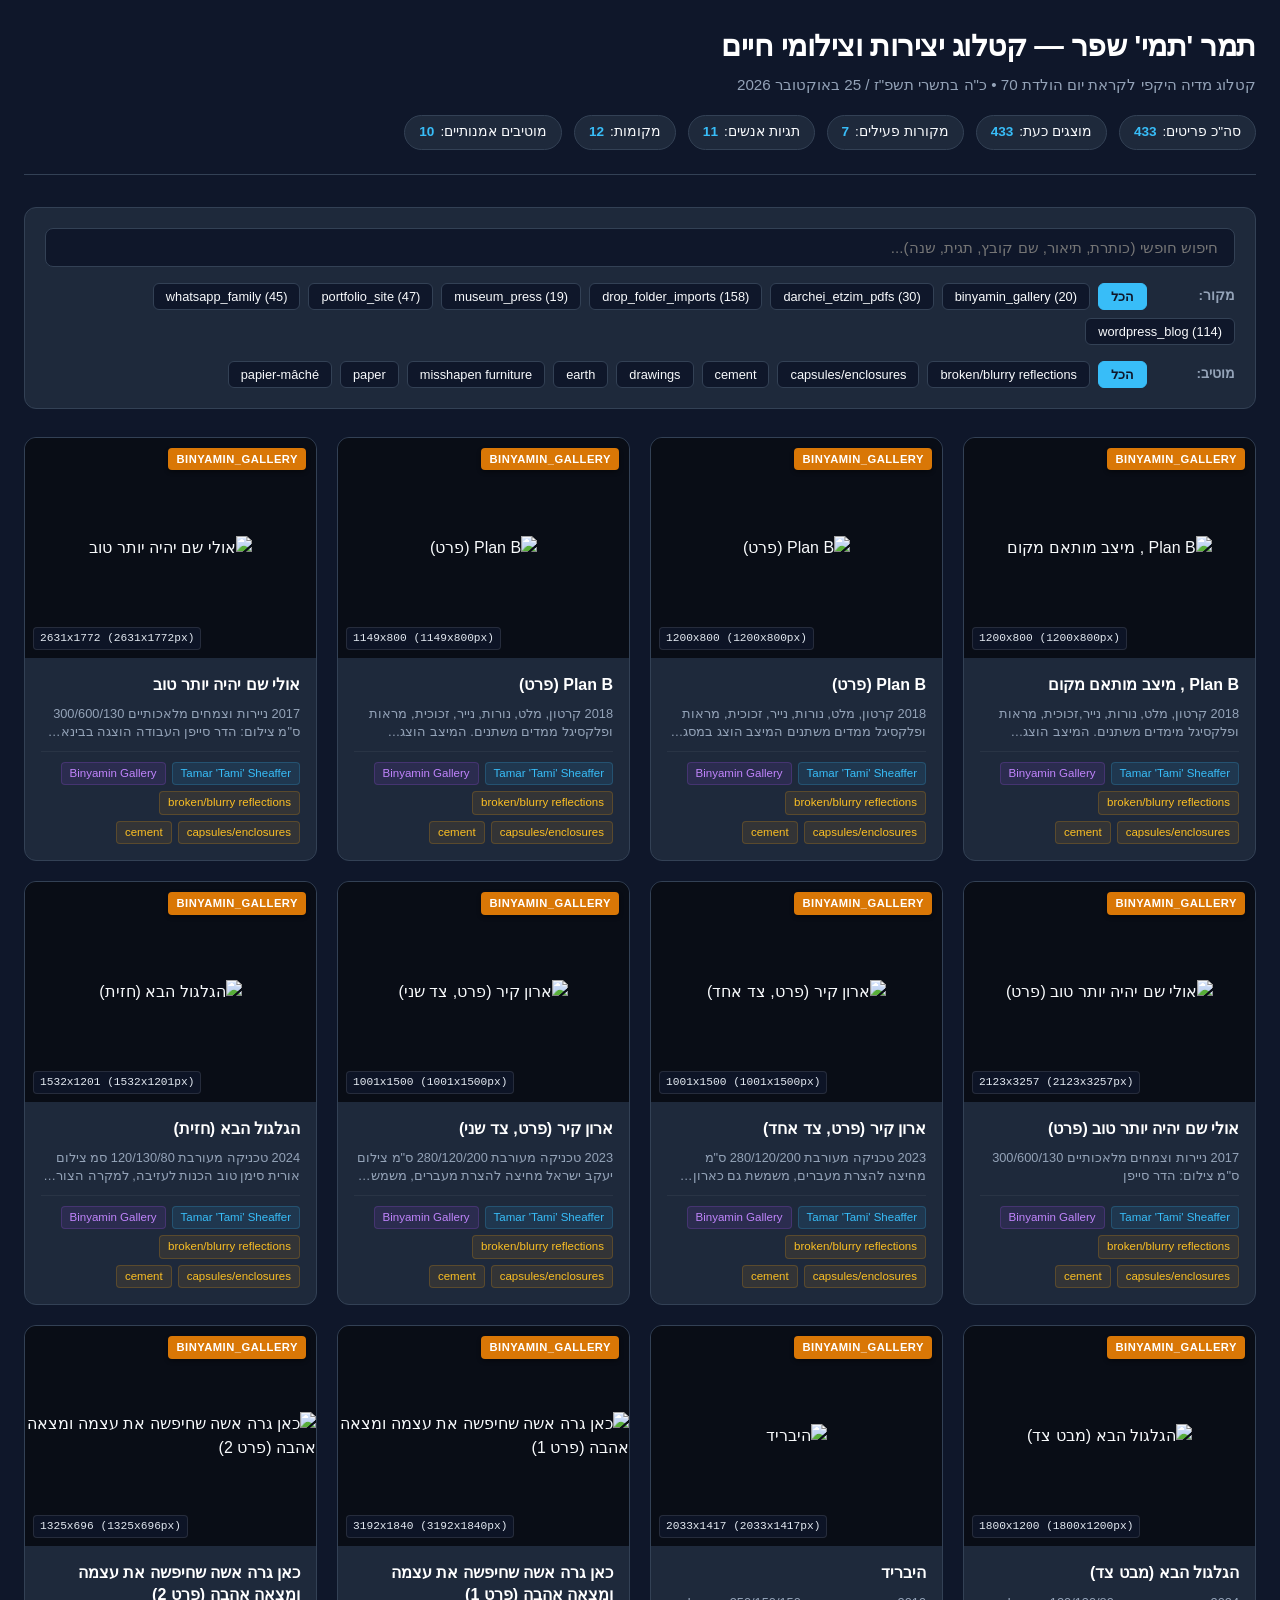
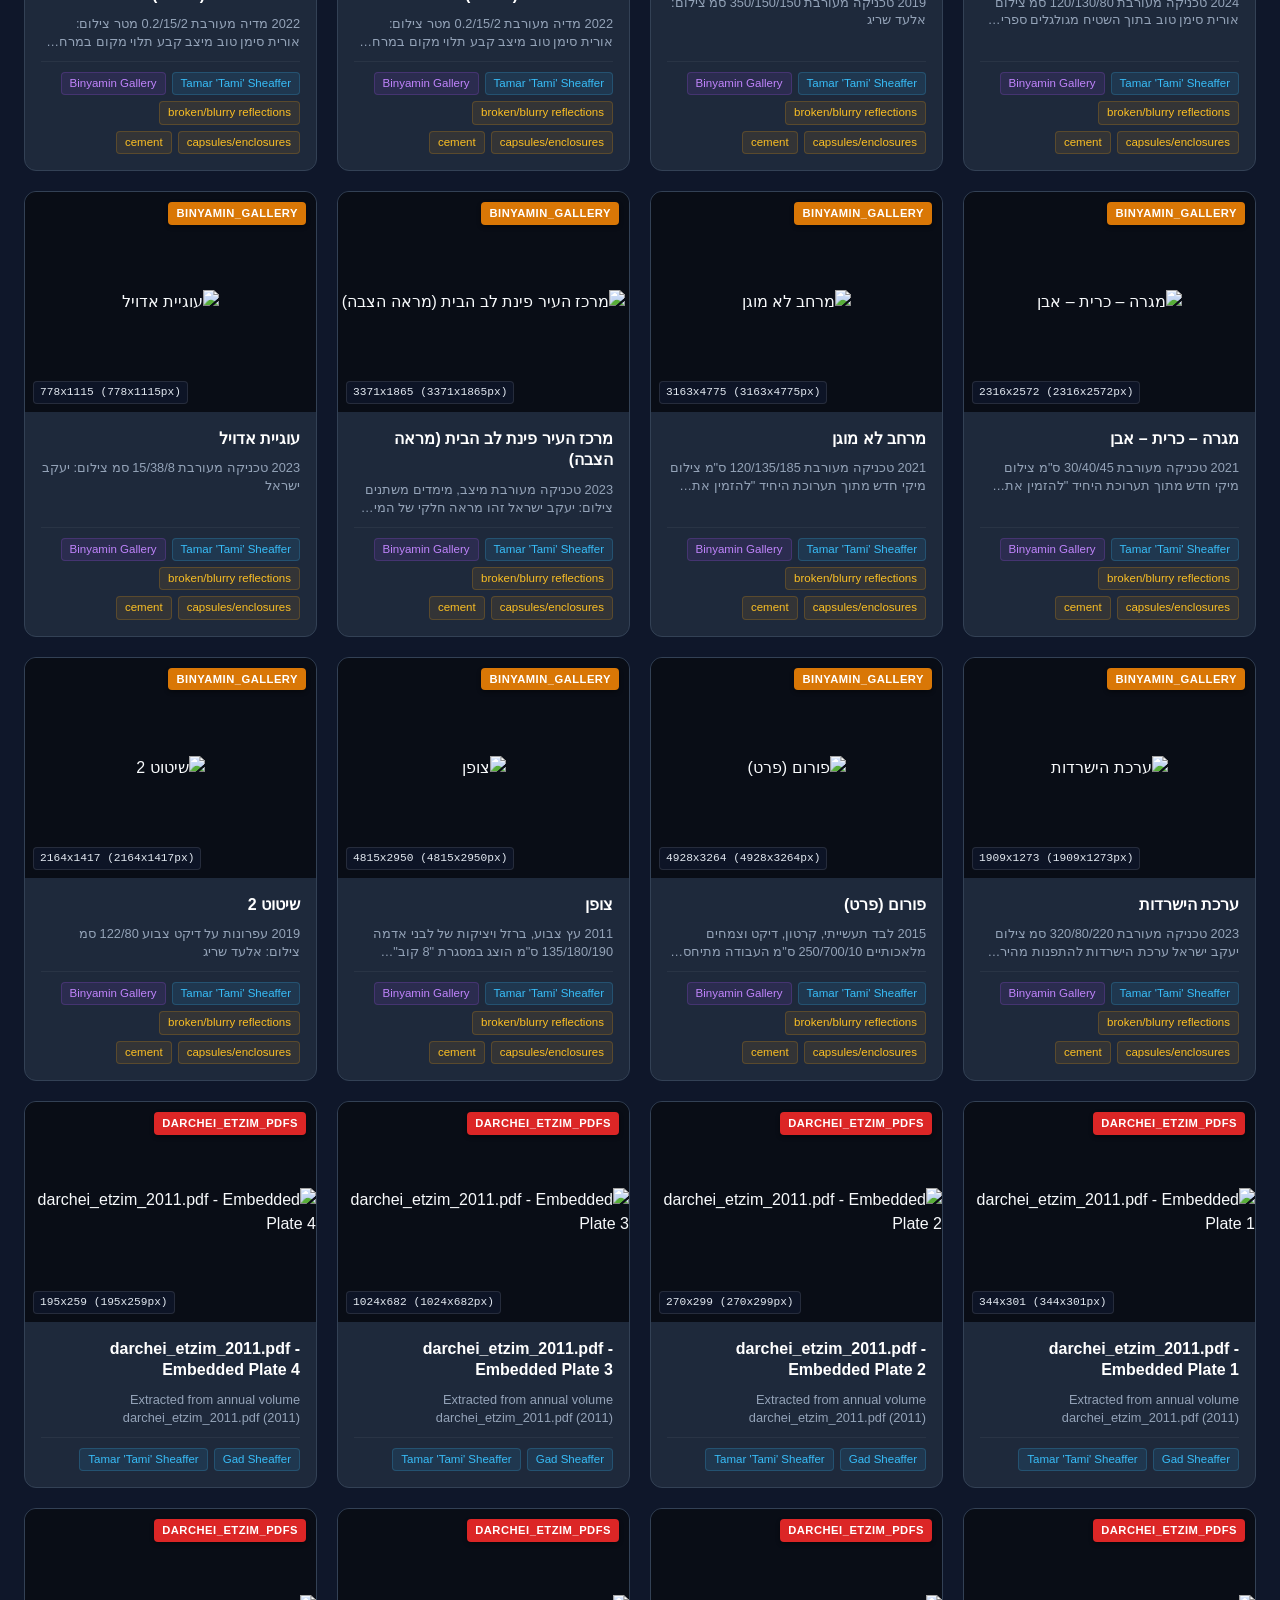
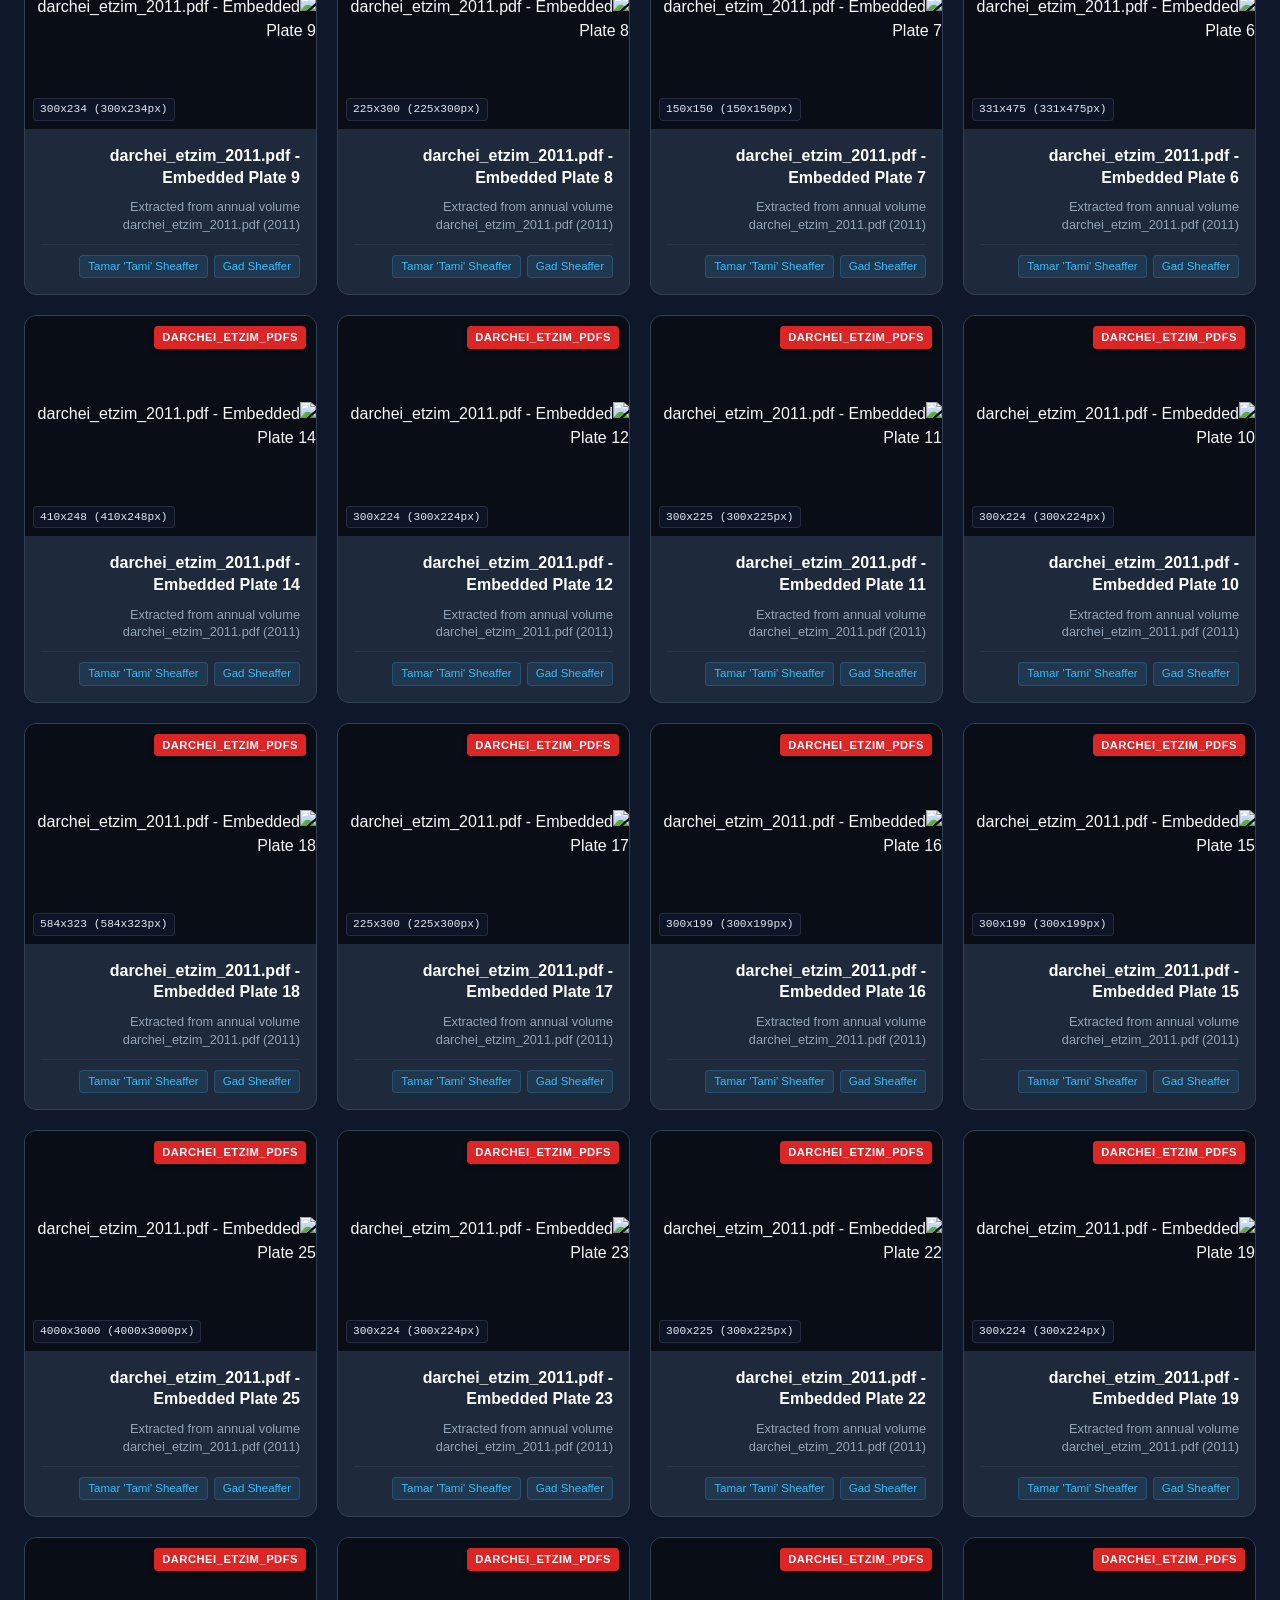
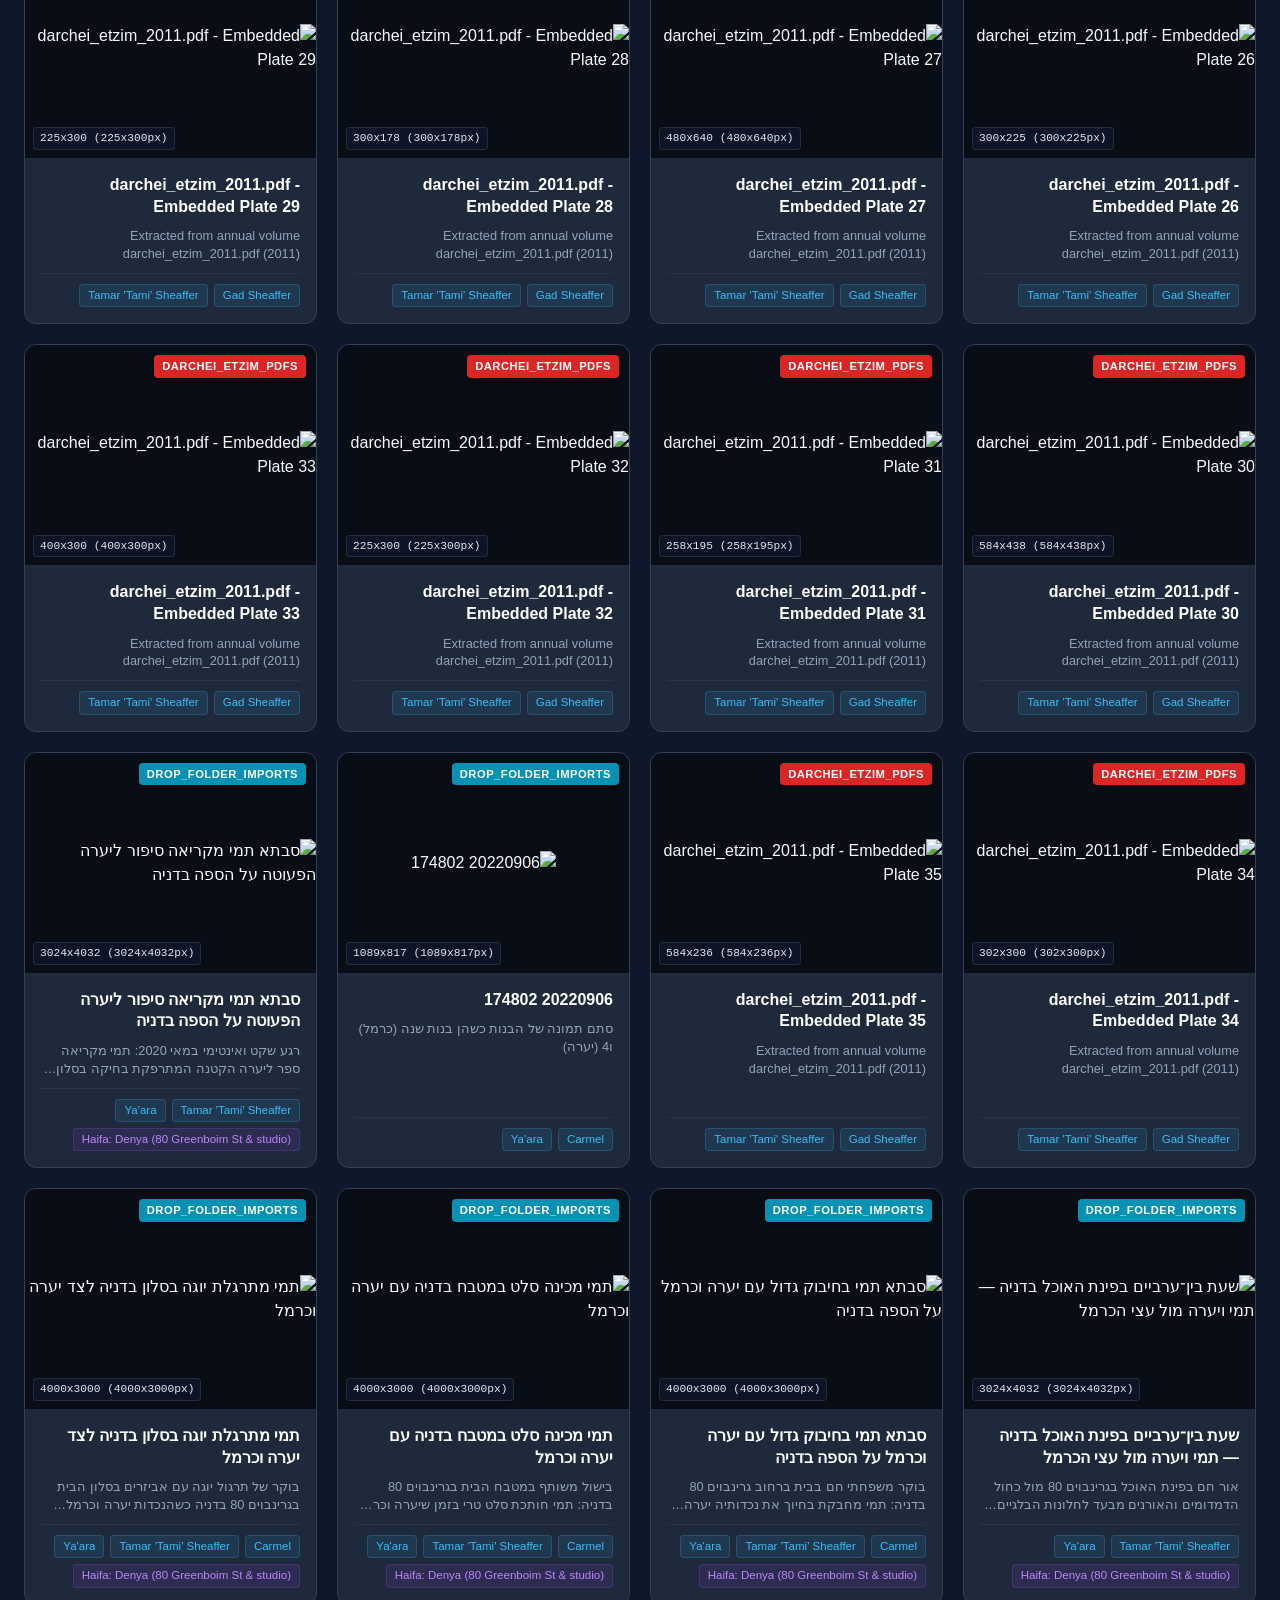
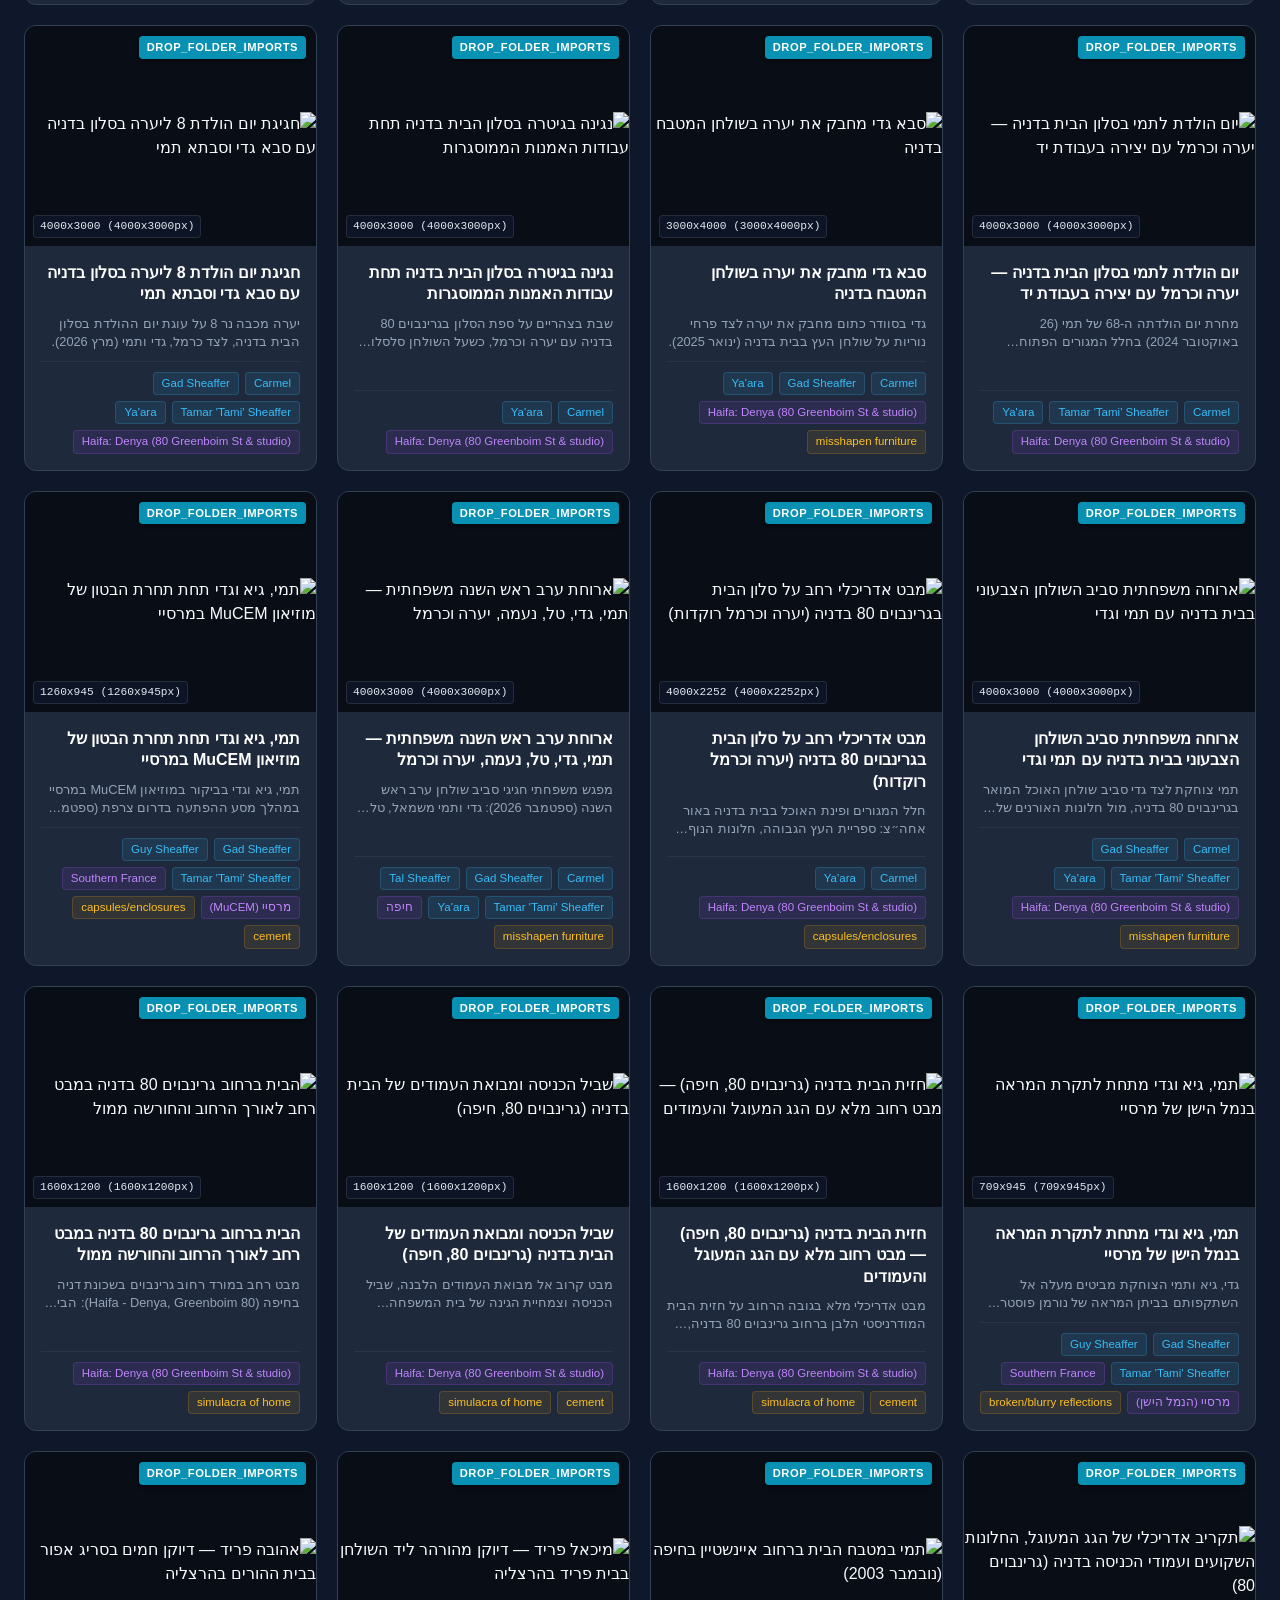
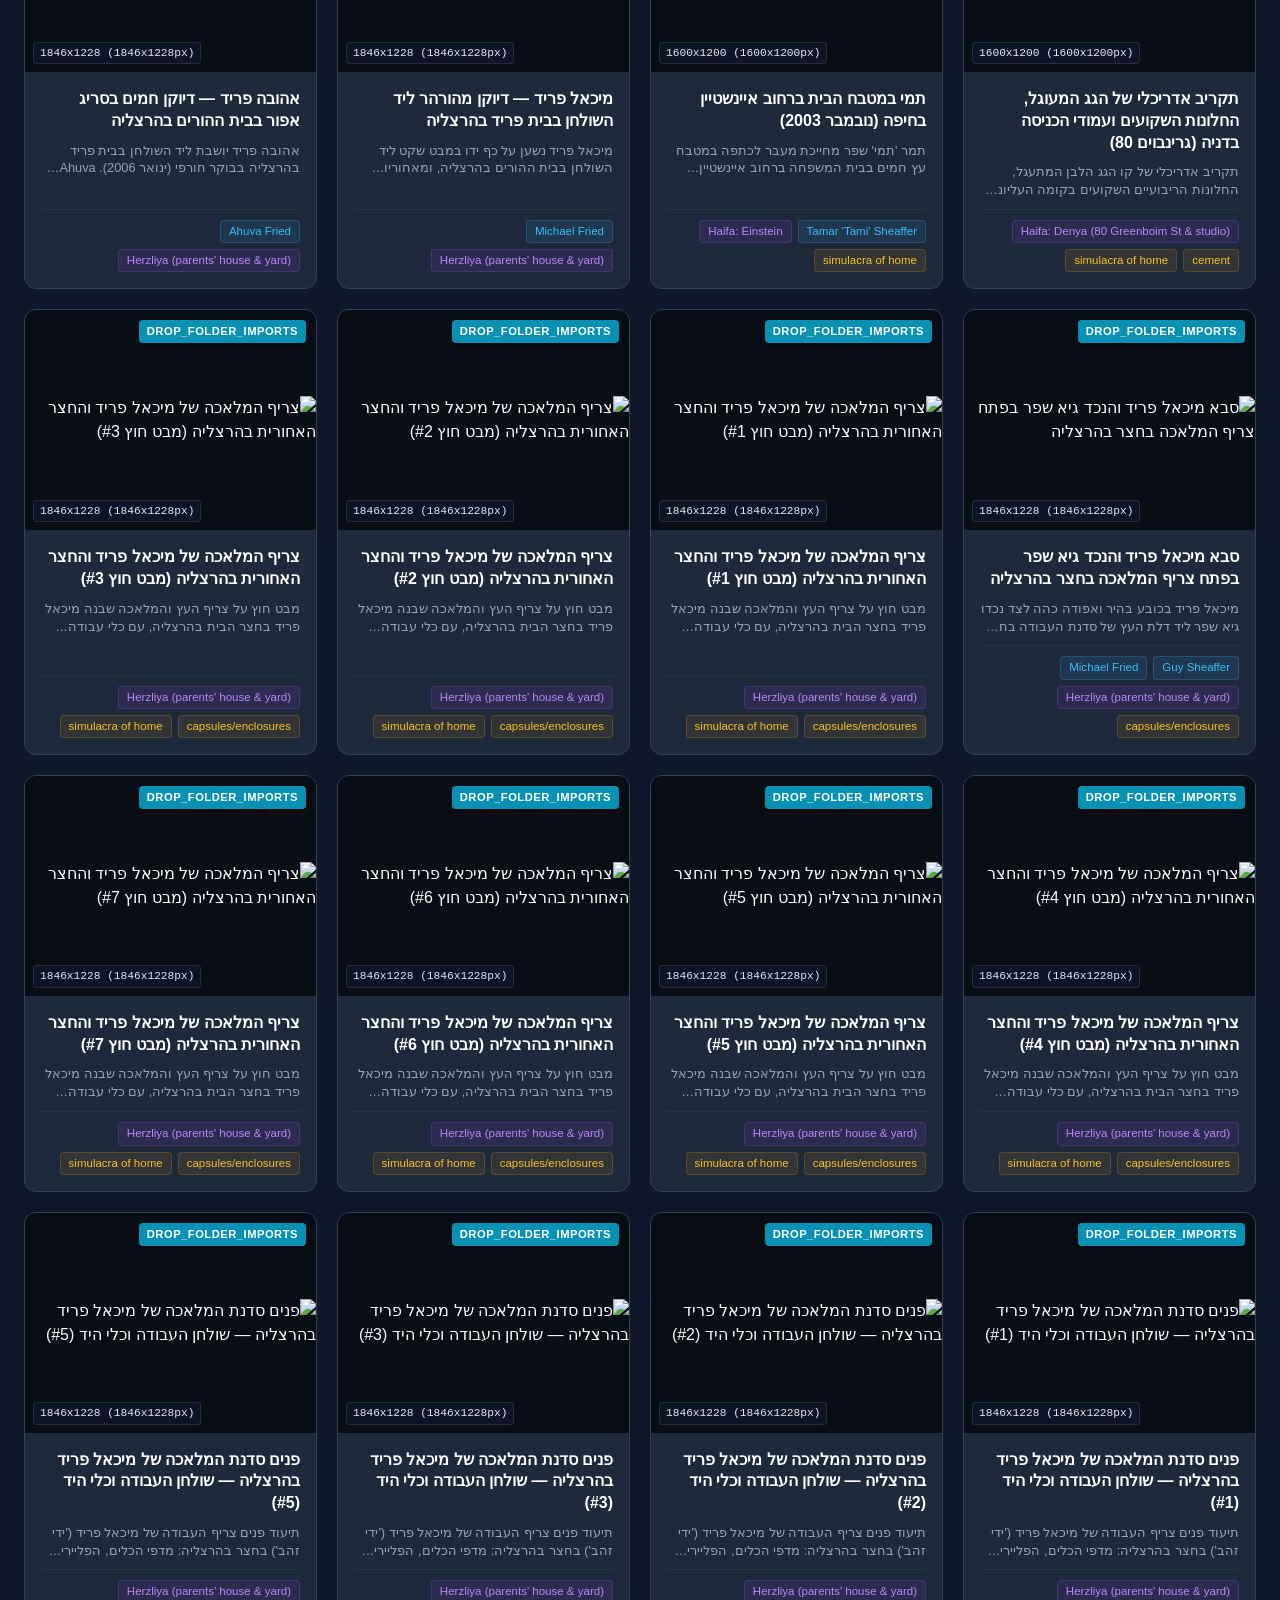
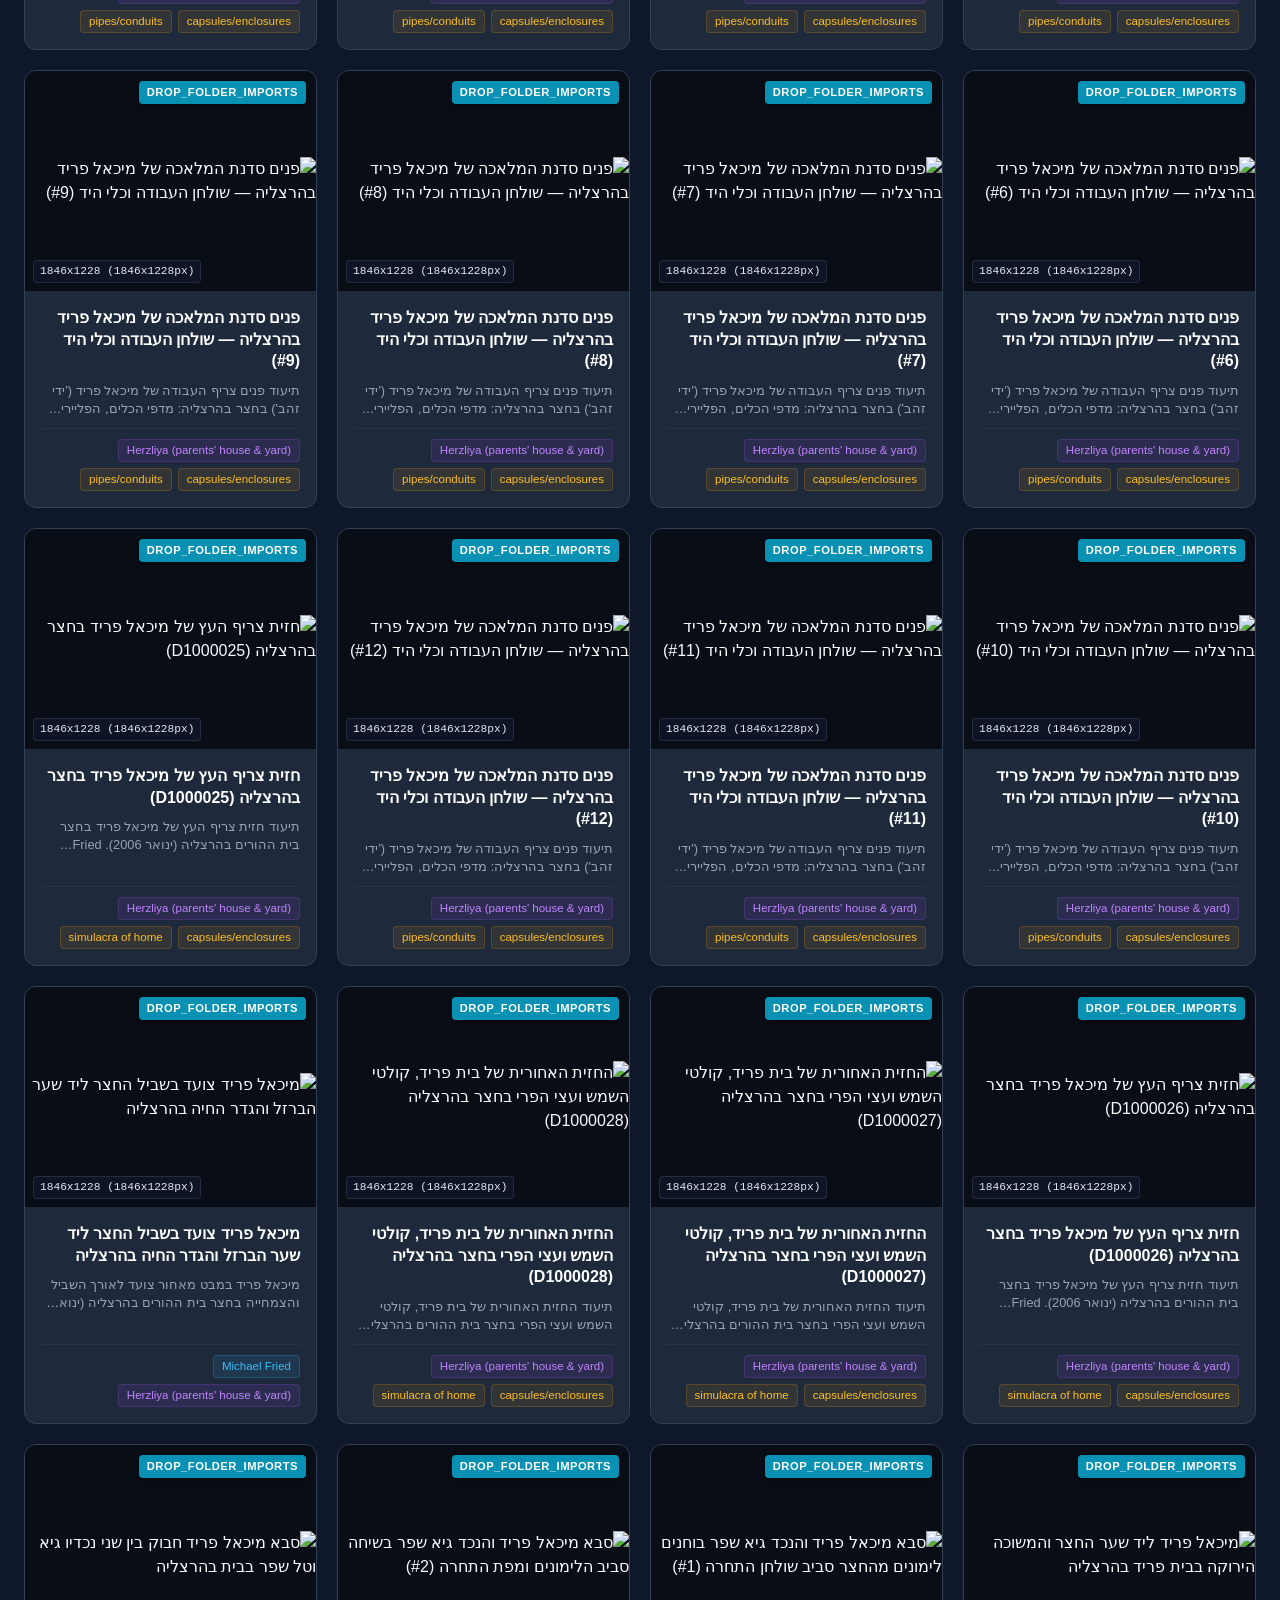
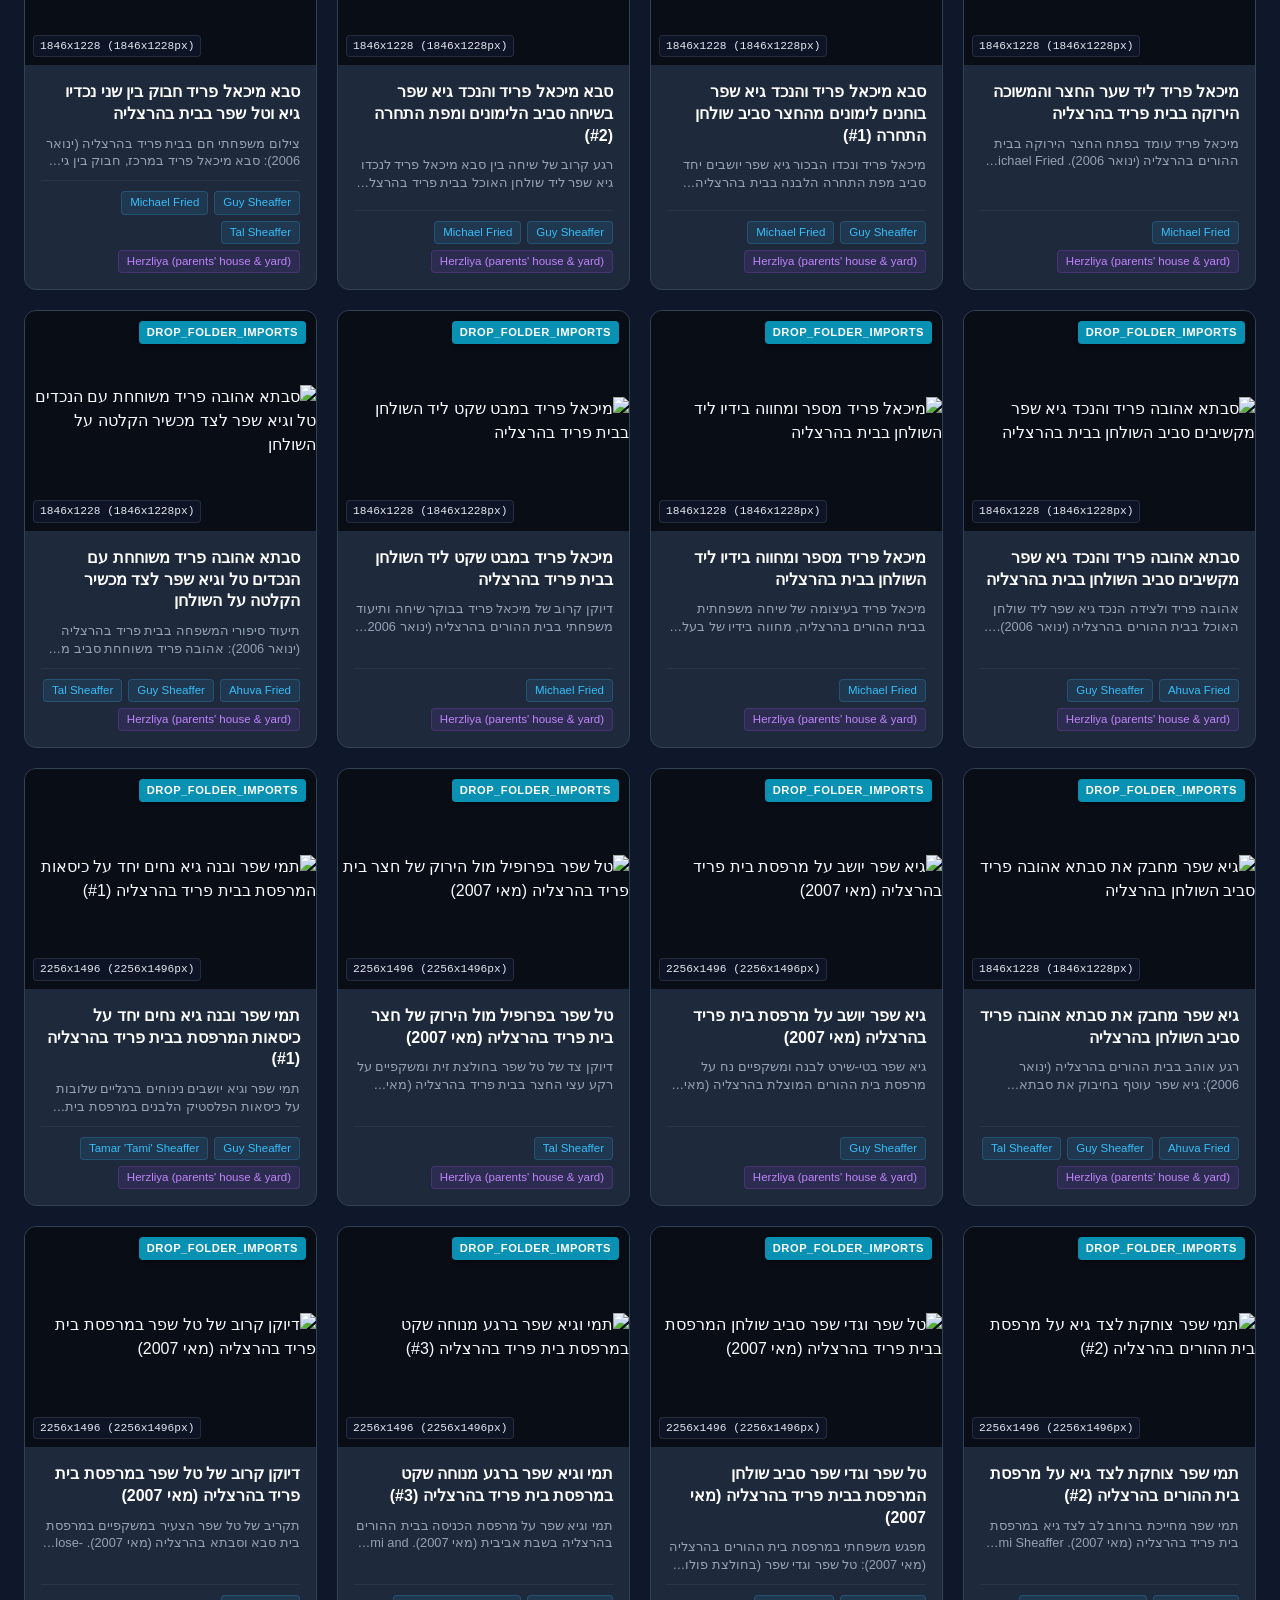
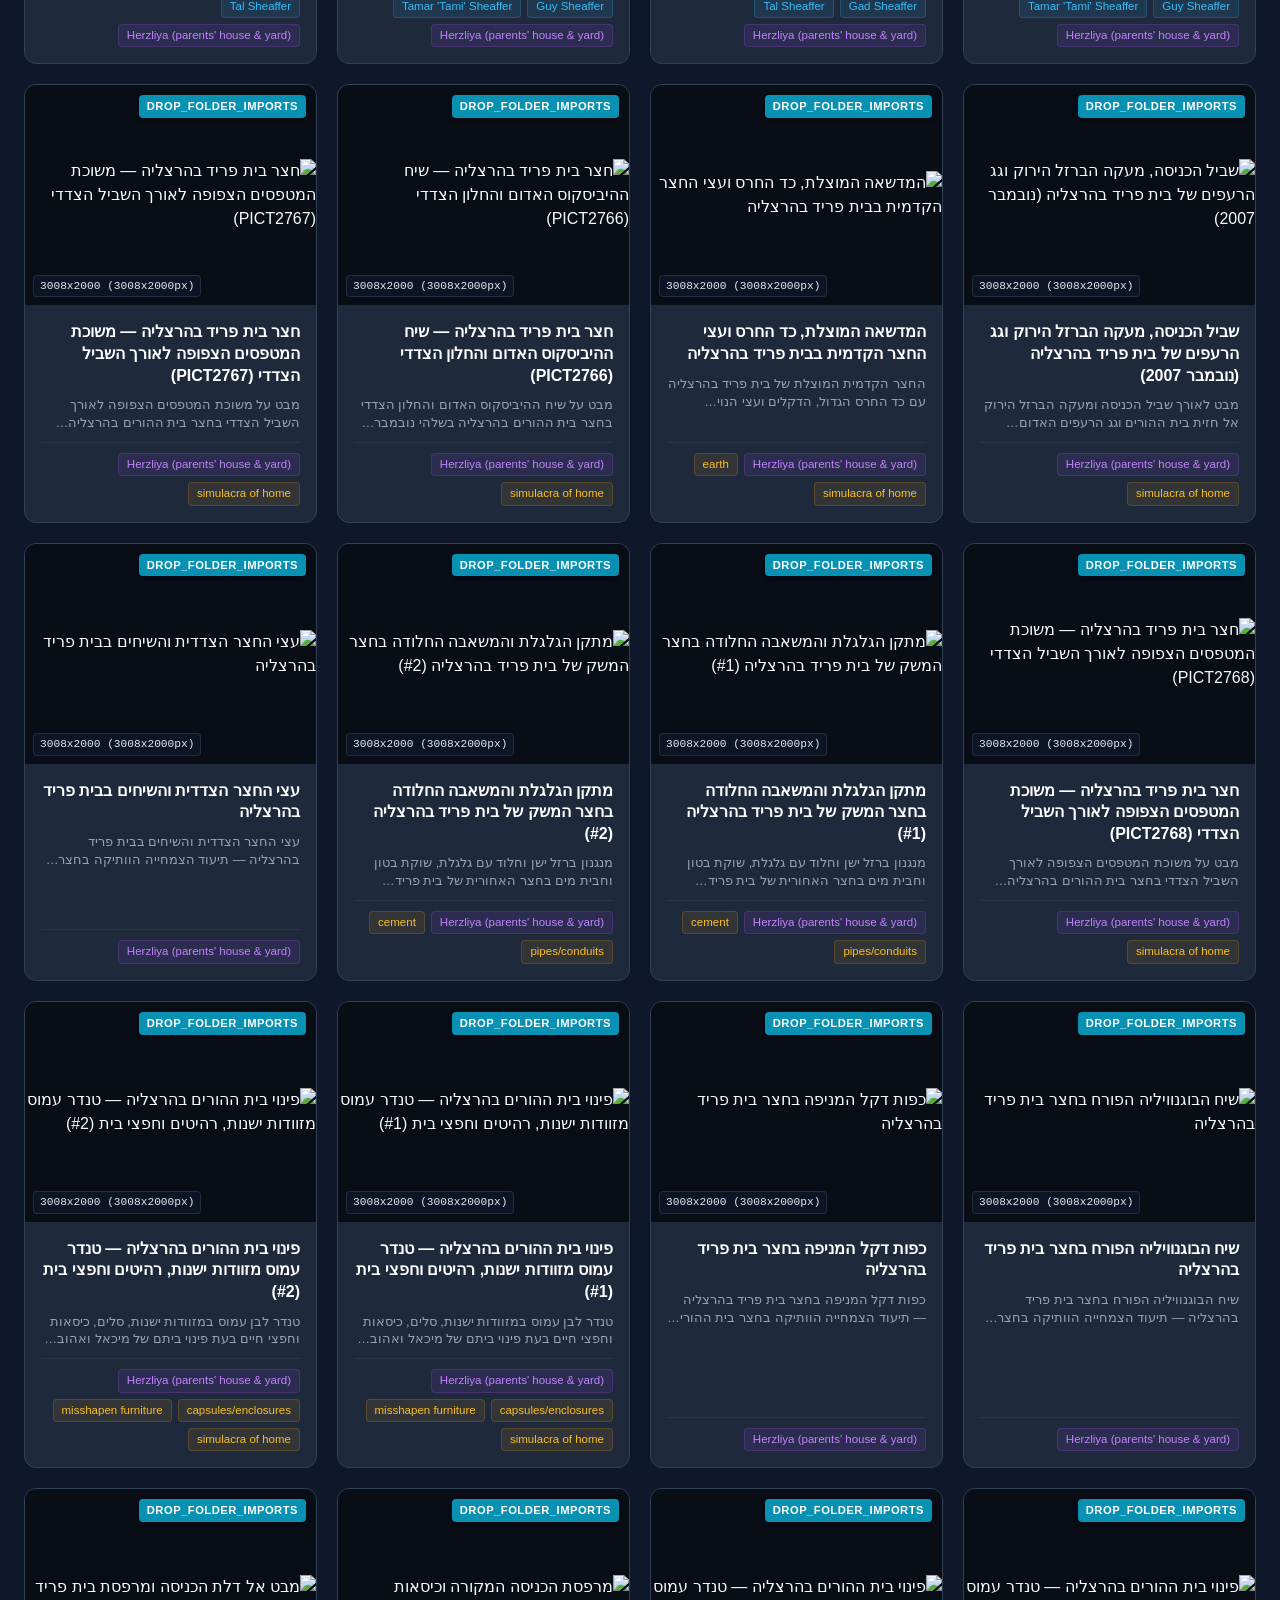
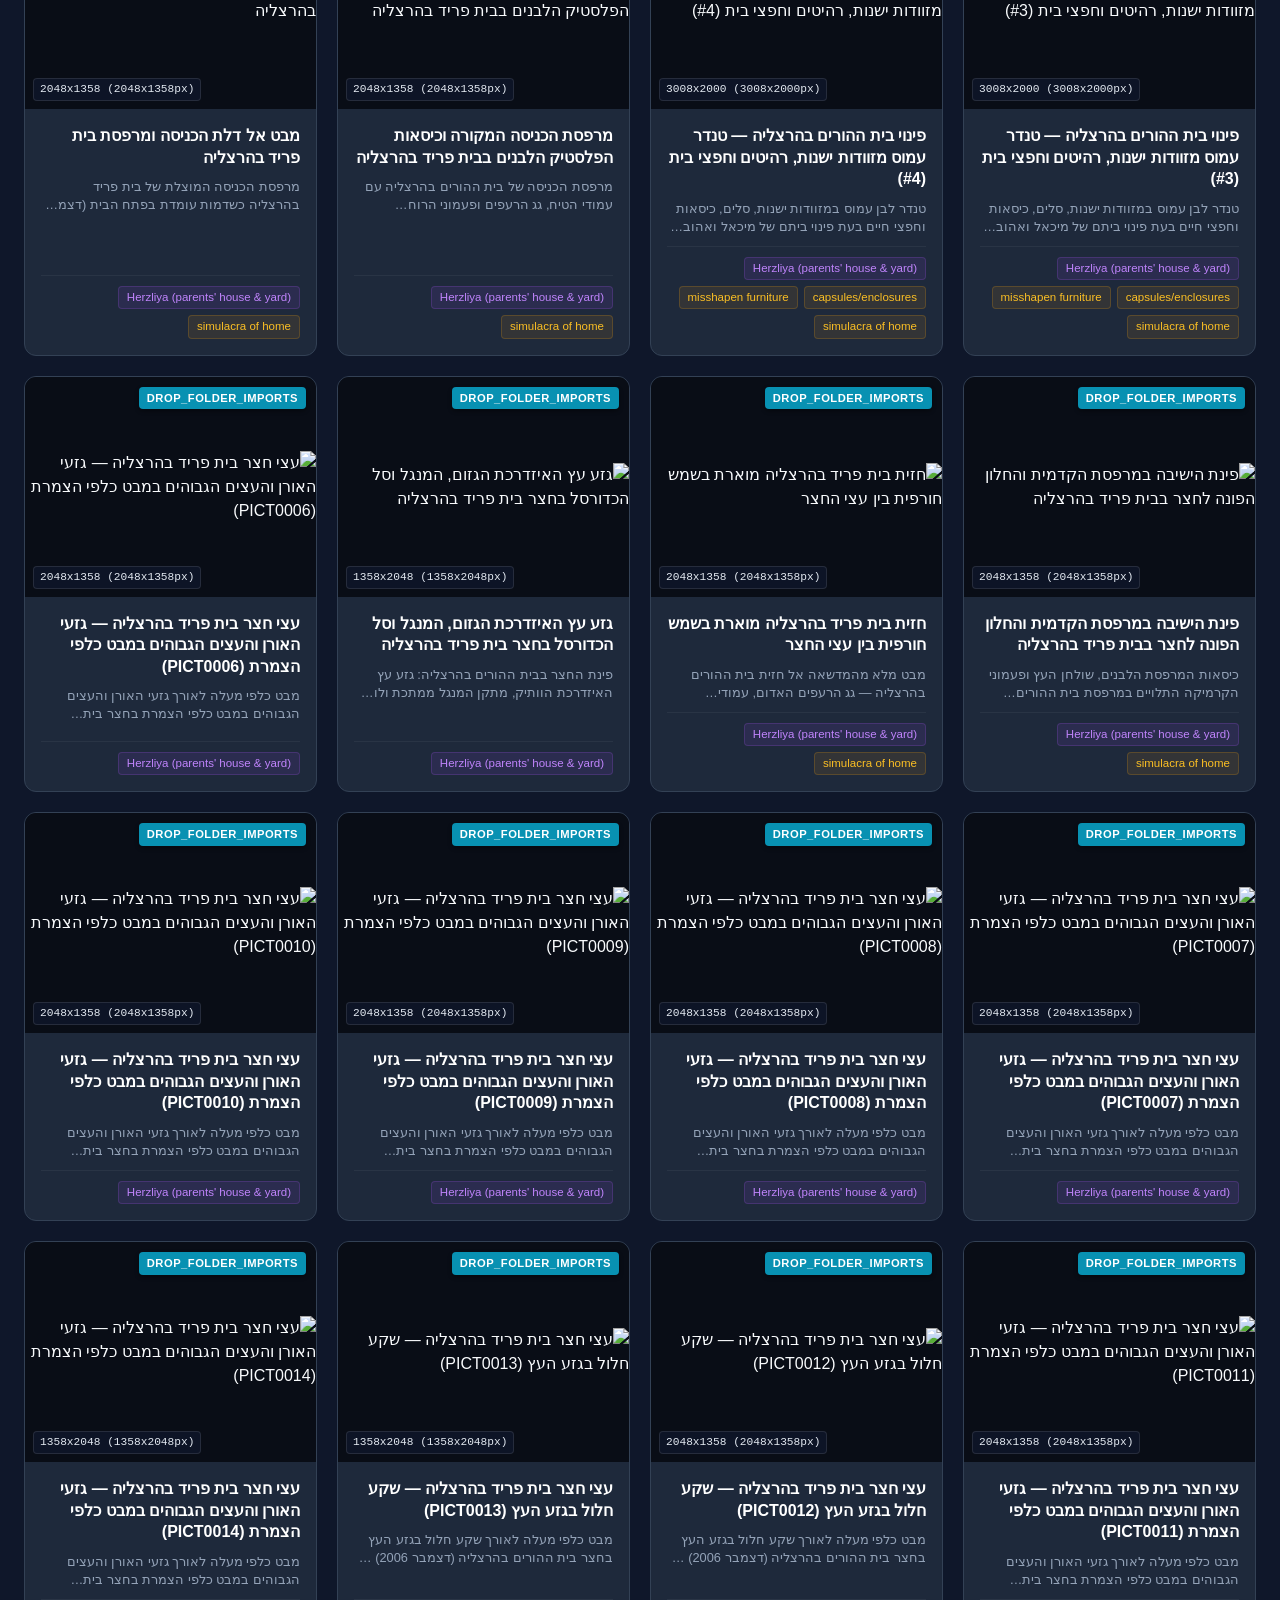
==== commit 5124d8c9: "feat: snapshot pre-#37 beta hub state (22 spatial scenes, depth topology, wiki, catalog)" ====
--- a/catalog/index.html
+++ b/catalog/index.html
@@ -360,12 +360,12 @@
       </div>
     </div>
     <div class="stats-bar">
-      <div class="stat-pill">סה"כ פריטים: <strong id="stat-total">127</strong></div>
-      <div class="stat-pill">מוצגים כעת: <strong id="stat-visible">127</strong></div>
-      <div class="stat-pill">מקורות פעילים: <strong>6</strong></div>
-      <div class="stat-pill">תגיות אנשים: <strong>2</strong></div>
-      <div class="stat-pill">מקומות: <strong>4</strong></div>
-      <div class="stat-pill">מוטיבים אמנותיים: <strong>6</strong></div>
+      <div class="stat-pill">סה"כ פריטים: <strong id="stat-total">433</strong></div>
+      <div class="stat-pill">מוצגים כעת: <strong id="stat-visible">433</strong></div>
+      <div class="stat-pill">מקורות פעילים: <strong>7</strong></div>
+      <div class="stat-pill">תגיות אנשים: <strong>11</strong></div>
+      <div class="stat-pill">מקומות: <strong>12</strong></div>
+      <div class="stat-pill">מוטיבים אמנותיים: <strong>10</strong></div>
     </div>
   </header>
 
@@ -377,13 +377,13 @@
     <div class="filter-group">
       <span class="filter-label">מקור:</span>
       <button class="filter-btn active" data-filter-type="source" data-value="all">הכל</button>
-      <button class="filter-btn" data-filter-type="source" data-value="binyamin_gallery">binyamin_gallery (20)</button><button class="filter-btn" data-filter-type="source" data-value="darchei_etzim_pdfs">darchei_etzim_pdfs (30)</button><button class="filter-btn" data-filter-type="source" data-value="drop_folder_imports">drop_folder_imports (2)</button><button class="filter-btn" data-filter-type="source" data-value="museum_press">museum_press (15)</button><button class="filter-btn" data-filter-type="source" data-value="portfolio_site">portfolio_site (30)</button><button class="filter-btn" data-filter-type="source" data-value="wordpress_blog">wordpress_blog (30)</button>
+      <button class="filter-btn" data-filter-type="source" data-value="binyamin_gallery">binyamin_gallery (20)</button><button class="filter-btn" data-filter-type="source" data-value="darchei_etzim_pdfs">darchei_etzim_pdfs (30)</button><button class="filter-btn" data-filter-type="source" data-value="drop_folder_imports">drop_folder_imports (158)</button><button class="filter-btn" data-filter-type="source" data-value="museum_press">museum_press (19)</button><button class="filter-btn" data-filter-type="source" data-value="portfolio_site">portfolio_site (47)</button><button class="filter-btn" data-filter-type="source" data-value="whatsapp_family">whatsapp_family (45)</button><button class="filter-btn" data-filter-type="source" data-value="wordpress_blog">wordpress_blog (114)</button>
     </div>
 
     <div class="filter-group">
       <span class="filter-label">מוטיב:</span>
       <button class="filter-btn active" data-filter-type="theme" data-value="all">הכל</button>
-      <button class="filter-btn" data-filter-type="theme" data-value="broken/blurry reflections">broken/blurry reflections</button><button class="filter-btn" data-filter-type="theme" data-value="capsules/enclosures">capsules/enclosures</button><button class="filter-btn" data-filter-type="theme" data-value="cement">cement</button><button class="filter-btn" data-filter-type="theme" data-value="misshapen furniture">misshapen furniture</button><button class="filter-btn" data-filter-type="theme" data-value="paper">paper</button><button class="filter-btn" data-filter-type="theme" data-value="simulacra of home">simulacra of home</button>
+      <button class="filter-btn" data-filter-type="theme" data-value="broken/blurry reflections">broken/blurry reflections</button><button class="filter-btn" data-filter-type="theme" data-value="capsules/enclosures">capsules/enclosures</button><button class="filter-btn" data-filter-type="theme" data-value="cement">cement</button><button class="filter-btn" data-filter-type="theme" data-value="drawings">drawings</button><button class="filter-btn" data-filter-type="theme" data-value="earth">earth</button><button class="filter-btn" data-filter-type="theme" data-value="misshapen furniture">misshapen furniture</button><button class="filter-btn" data-filter-type="theme" data-value="paper">paper</button><button class="filter-btn" data-filter-type="theme" data-value="papier-mâché">papier-mâché</button>
     </div>
   </div>
 
@@ -818,7 +818,3203 @@
       </div>
     </div>
 
-    <div class="card" data-idx="20" data-source="museum_press" data-themes="cement,simulacra of home" data-people="Tamar 'Tami' Sheaffer" data-places="Binyamin Gallery">
+    <div class="card" data-idx="20" data-source="darchei_etzim_pdfs" data-themes="" data-people="Gad Sheaffer,Tamar 'Tami' Sheaffer" data-places="">
+      <div class="thumb-wrap">
+        <span class="badge-source" style="background-color: #dc2626; color: #ffffff;">darchei_etzim_pdfs</span>
+        <img src="../media/darchei_etzim_pdfs/darchei_etzim_2011_plate_001.jpg_7f315f8c.jpg" alt="darchei_etzim_2011.pdf - Embedded Plate 1" loading="lazy">
+        <span class="badge-dim">344x301 (344x301px)</span>
+      </div>
+      <div class="card-body">
+        <div class="card-title">darchei_etzim_2011.pdf - Embedded Plate 1</div>
+        <div class="card-caption">Extracted from annual volume darchei_etzim_2011.pdf (2011)</div>
+        <div class="card-meta">
+          <span class="tag">Gad Sheaffer</span><span class="tag">Tamar 'Tami' Sheaffer</span>
+          
+          
+        </div>
+      </div>
+    </div>
+
+    <div class="card" data-idx="21" data-source="darchei_etzim_pdfs" data-themes="" data-people="Gad Sheaffer,Tamar 'Tami' Sheaffer" data-places="">
+      <div class="thumb-wrap">
+        <span class="badge-source" style="background-color: #dc2626; color: #ffffff;">darchei_etzim_pdfs</span>
+        <img src="../media/darchei_etzim_pdfs/darchei_etzim_2011_plate_002.jpg_f3b93615.jpg" alt="darchei_etzim_2011.pdf - Embedded Plate 2" loading="lazy">
+        <span class="badge-dim">270x299 (270x299px)</span>
+      </div>
+      <div class="card-body">
+        <div class="card-title">darchei_etzim_2011.pdf - Embedded Plate 2</div>
+        <div class="card-caption">Extracted from annual volume darchei_etzim_2011.pdf (2011)</div>
+        <div class="card-meta">
+          <span class="tag">Gad Sheaffer</span><span class="tag">Tamar 'Tami' Sheaffer</span>
+          
+          
+        </div>
+      </div>
+    </div>
+
+    <div class="card" data-idx="22" data-source="darchei_etzim_pdfs" data-themes="" data-people="Gad Sheaffer,Tamar 'Tami' Sheaffer" data-places="">
+      <div class="thumb-wrap">
+        <span class="badge-source" style="background-color: #dc2626; color: #ffffff;">darchei_etzim_pdfs</span>
+        <img src="../media/darchei_etzim_pdfs/darchei_etzim_2011_plate_003.jpg_32d2f7b3.jpg" alt="darchei_etzim_2011.pdf - Embedded Plate 3" loading="lazy">
+        <span class="badge-dim">1024x682 (1024x682px)</span>
+      </div>
+      <div class="card-body">
+        <div class="card-title">darchei_etzim_2011.pdf - Embedded Plate 3</div>
+        <div class="card-caption">Extracted from annual volume darchei_etzim_2011.pdf (2011)</div>
+        <div class="card-meta">
+          <span class="tag">Gad Sheaffer</span><span class="tag">Tamar 'Tami' Sheaffer</span>
+          
+          
+        </div>
+      </div>
+    </div>
+
+    <div class="card" data-idx="23" data-source="darchei_etzim_pdfs" data-themes="" data-people="Gad Sheaffer,Tamar 'Tami' Sheaffer" data-places="">
+      <div class="thumb-wrap">
+        <span class="badge-source" style="background-color: #dc2626; color: #ffffff;">darchei_etzim_pdfs</span>
+        <img src="../media/darchei_etzim_pdfs/darchei_etzim_2011_plate_004.jpg_76f59228.jpg" alt="darchei_etzim_2011.pdf - Embedded Plate 4" loading="lazy">
+        <span class="badge-dim">195x259 (195x259px)</span>
+      </div>
+      <div class="card-body">
+        <div class="card-title">darchei_etzim_2011.pdf - Embedded Plate 4</div>
+        <div class="card-caption">Extracted from annual volume darchei_etzim_2011.pdf (2011)</div>
+        <div class="card-meta">
+          <span class="tag">Gad Sheaffer</span><span class="tag">Tamar 'Tami' Sheaffer</span>
+          
+          
+        </div>
+      </div>
+    </div>
+
+    <div class="card" data-idx="24" data-source="darchei_etzim_pdfs" data-themes="" data-people="Gad Sheaffer,Tamar 'Tami' Sheaffer" data-places="">
+      <div class="thumb-wrap">
+        <span class="badge-source" style="background-color: #dc2626; color: #ffffff;">darchei_etzim_pdfs</span>
+        <img src="../media/darchei_etzim_pdfs/darchei_etzim_2011_plate_006.jpg_22428551.jpg" alt="darchei_etzim_2011.pdf - Embedded Plate 6" loading="lazy">
+        <span class="badge-dim">331x475 (331x475px)</span>
+      </div>
+      <div class="card-body">
+        <div class="card-title">darchei_etzim_2011.pdf - Embedded Plate 6</div>
+        <div class="card-caption">Extracted from annual volume darchei_etzim_2011.pdf (2011)</div>
+        <div class="card-meta">
+          <span class="tag">Gad Sheaffer</span><span class="tag">Tamar 'Tami' Sheaffer</span>
+          
+          
+        </div>
+      </div>
+    </div>
+
+    <div class="card" data-idx="25" data-source="darchei_etzim_pdfs" data-themes="" data-people="Gad Sheaffer,Tamar 'Tami' Sheaffer" data-places="">
+      <div class="thumb-wrap">
+        <span class="badge-source" style="background-color: #dc2626; color: #ffffff;">darchei_etzim_pdfs</span>
+        <img src="../media/darchei_etzim_pdfs/darchei_etzim_2011_plate_007.jpg_1efc7029.jpg" alt="darchei_etzim_2011.pdf - Embedded Plate 7" loading="lazy">
+        <span class="badge-dim">150x150 (150x150px)</span>
+      </div>
+      <div class="card-body">
+        <div class="card-title">darchei_etzim_2011.pdf - Embedded Plate 7</div>
+        <div class="card-caption">Extracted from annual volume darchei_etzim_2011.pdf (2011)</div>
+        <div class="card-meta">
+          <span class="tag">Gad Sheaffer</span><span class="tag">Tamar 'Tami' Sheaffer</span>
+          
+          
+        </div>
+      </div>
+    </div>
+
+    <div class="card" data-idx="26" data-source="darchei_etzim_pdfs" data-themes="" data-people="Gad Sheaffer,Tamar 'Tami' Sheaffer" data-places="">
+      <div class="thumb-wrap">
+        <span class="badge-source" style="background-color: #dc2626; color: #ffffff;">darchei_etzim_pdfs</span>
+        <img src="../media/darchei_etzim_pdfs/darchei_etzim_2011_plate_008.jpg_20b49e06.jpg" alt="darchei_etzim_2011.pdf - Embedded Plate 8" loading="lazy">
+        <span class="badge-dim">225x300 (225x300px)</span>
+      </div>
+      <div class="card-body">
+        <div class="card-title">darchei_etzim_2011.pdf - Embedded Plate 8</div>
+        <div class="card-caption">Extracted from annual volume darchei_etzim_2011.pdf (2011)</div>
+        <div class="card-meta">
+          <span class="tag">Gad Sheaffer</span><span class="tag">Tamar 'Tami' Sheaffer</span>
+          
+          
+        </div>
+      </div>
+    </div>
+
+    <div class="card" data-idx="27" data-source="darchei_etzim_pdfs" data-themes="" data-people="Gad Sheaffer,Tamar 'Tami' Sheaffer" data-places="">
+      <div class="thumb-wrap">
+        <span class="badge-source" style="background-color: #dc2626; color: #ffffff;">darchei_etzim_pdfs</span>
+        <img src="../media/darchei_etzim_pdfs/darchei_etzim_2011_plate_009.jpg_6f50266c.jpg" alt="darchei_etzim_2011.pdf - Embedded Plate 9" loading="lazy">
+        <span class="badge-dim">300x234 (300x234px)</span>
+      </div>
+      <div class="card-body">
+        <div class="card-title">darchei_etzim_2011.pdf - Embedded Plate 9</div>
+        <div class="card-caption">Extracted from annual volume darchei_etzim_2011.pdf (2011)</div>
+        <div class="card-meta">
+          <span class="tag">Gad Sheaffer</span><span class="tag">Tamar 'Tami' Sheaffer</span>
+          
+          
+        </div>
+      </div>
+    </div>
+
+    <div class="card" data-idx="28" data-source="darchei_etzim_pdfs" data-themes="" data-people="Gad Sheaffer,Tamar 'Tami' Sheaffer" data-places="">
+      <div class="thumb-wrap">
+        <span class="badge-source" style="background-color: #dc2626; color: #ffffff;">darchei_etzim_pdfs</span>
+        <img src="../media/darchei_etzim_pdfs/darchei_etzim_2011_plate_010.jpg_502145d8.jpg" alt="darchei_etzim_2011.pdf - Embedded Plate 10" loading="lazy">
+        <span class="badge-dim">300x224 (300x224px)</span>
+      </div>
+      <div class="card-body">
+        <div class="card-title">darchei_etzim_2011.pdf - Embedded Plate 10</div>
+        <div class="card-caption">Extracted from annual volume darchei_etzim_2011.pdf (2011)</div>
+        <div class="card-meta">
+          <span class="tag">Gad Sheaffer</span><span class="tag">Tamar 'Tami' Sheaffer</span>
+          
+          
+        </div>
+      </div>
+    </div>
+
+    <div class="card" data-idx="29" data-source="darchei_etzim_pdfs" data-themes="" data-people="Gad Sheaffer,Tamar 'Tami' Sheaffer" data-places="">
+      <div class="thumb-wrap">
+        <span class="badge-source" style="background-color: #dc2626; color: #ffffff;">darchei_etzim_pdfs</span>
+        <img src="../media/darchei_etzim_pdfs/darchei_etzim_2011_plate_011.jpg_477dba81.jpg" alt="darchei_etzim_2011.pdf - Embedded Plate 11" loading="lazy">
+        <span class="badge-dim">300x225 (300x225px)</span>
+      </div>
+      <div class="card-body">
+        <div class="card-title">darchei_etzim_2011.pdf - Embedded Plate 11</div>
+        <div class="card-caption">Extracted from annual volume darchei_etzim_2011.pdf (2011)</div>
+        <div class="card-meta">
+          <span class="tag">Gad Sheaffer</span><span class="tag">Tamar 'Tami' Sheaffer</span>
+          
+          
+        </div>
+      </div>
+    </div>
+
+    <div class="card" data-idx="30" data-source="darchei_etzim_pdfs" data-themes="" data-people="Gad Sheaffer,Tamar 'Tami' Sheaffer" data-places="">
+      <div class="thumb-wrap">
+        <span class="badge-source" style="background-color: #dc2626; color: #ffffff;">darchei_etzim_pdfs</span>
+        <img src="../media/darchei_etzim_pdfs/darchei_etzim_2011_plate_012.jpg_dcd5bd5a.jpg" alt="darchei_etzim_2011.pdf - Embedded Plate 12" loading="lazy">
+        <span class="badge-dim">300x224 (300x224px)</span>
+      </div>
+      <div class="card-body">
+        <div class="card-title">darchei_etzim_2011.pdf - Embedded Plate 12</div>
+        <div class="card-caption">Extracted from annual volume darchei_etzim_2011.pdf (2011)</div>
+        <div class="card-meta">
+          <span class="tag">Gad Sheaffer</span><span class="tag">Tamar 'Tami' Sheaffer</span>
+          
+          
+        </div>
+      </div>
+    </div>
+
+    <div class="card" data-idx="31" data-source="darchei_etzim_pdfs" data-themes="" data-people="Gad Sheaffer,Tamar 'Tami' Sheaffer" data-places="">
+      <div class="thumb-wrap">
+        <span class="badge-source" style="background-color: #dc2626; color: #ffffff;">darchei_etzim_pdfs</span>
+        <img src="../media/darchei_etzim_pdfs/darchei_etzim_2011_plate_014.jpg_79ea35ad.jpg" alt="darchei_etzim_2011.pdf - Embedded Plate 14" loading="lazy">
+        <span class="badge-dim">410x248 (410x248px)</span>
+      </div>
+      <div class="card-body">
+        <div class="card-title">darchei_etzim_2011.pdf - Embedded Plate 14</div>
+        <div class="card-caption">Extracted from annual volume darchei_etzim_2011.pdf (2011)</div>
+        <div class="card-meta">
+          <span class="tag">Gad Sheaffer</span><span class="tag">Tamar 'Tami' Sheaffer</span>
+          
+          
+        </div>
+      </div>
+    </div>
+
+    <div class="card" data-idx="32" data-source="darchei_etzim_pdfs" data-themes="" data-people="Gad Sheaffer,Tamar 'Tami' Sheaffer" data-places="">
+      <div class="thumb-wrap">
+        <span class="badge-source" style="background-color: #dc2626; color: #ffffff;">darchei_etzim_pdfs</span>
+        <img src="../media/darchei_etzim_pdfs/darchei_etzim_2011_plate_015.jpg_f918701e.jpg" alt="darchei_etzim_2011.pdf - Embedded Plate 15" loading="lazy">
+        <span class="badge-dim">300x199 (300x199px)</span>
+      </div>
+      <div class="card-body">
+        <div class="card-title">darchei_etzim_2011.pdf - Embedded Plate 15</div>
+        <div class="card-caption">Extracted from annual volume darchei_etzim_2011.pdf (2011)</div>
+        <div class="card-meta">
+          <span class="tag">Gad Sheaffer</span><span class="tag">Tamar 'Tami' Sheaffer</span>
+          
+          
+        </div>
+      </div>
+    </div>
+
+    <div class="card" data-idx="33" data-source="darchei_etzim_pdfs" data-themes="" data-people="Gad Sheaffer,Tamar 'Tami' Sheaffer" data-places="">
+      <div class="thumb-wrap">
+        <span class="badge-source" style="background-color: #dc2626; color: #ffffff;">darchei_etzim_pdfs</span>
+        <img src="../media/darchei_etzim_pdfs/darchei_etzim_2011_plate_016.jpg_ac816ea7.jpg" alt="darchei_etzim_2011.pdf - Embedded Plate 16" loading="lazy">
+        <span class="badge-dim">300x199 (300x199px)</span>
+      </div>
+      <div class="card-body">
+        <div class="card-title">darchei_etzim_2011.pdf - Embedded Plate 16</div>
+        <div class="card-caption">Extracted from annual volume darchei_etzim_2011.pdf (2011)</div>
+        <div class="card-meta">
+          <span class="tag">Gad Sheaffer</span><span class="tag">Tamar 'Tami' Sheaffer</span>
+          
+          
+        </div>
+      </div>
+    </div>
+
+    <div class="card" data-idx="34" data-source="darchei_etzim_pdfs" data-themes="" data-people="Gad Sheaffer,Tamar 'Tami' Sheaffer" data-places="">
+      <div class="thumb-wrap">
+        <span class="badge-source" style="background-color: #dc2626; color: #ffffff;">darchei_etzim_pdfs</span>
+        <img src="../media/darchei_etzim_pdfs/darchei_etzim_2011_plate_017.jpg_a5984fa6.jpg" alt="darchei_etzim_2011.pdf - Embedded Plate 17" loading="lazy">
+        <span class="badge-dim">225x300 (225x300px)</span>
+      </div>
+      <div class="card-body">
+        <div class="card-title">darchei_etzim_2011.pdf - Embedded Plate 17</div>
+        <div class="card-caption">Extracted from annual volume darchei_etzim_2011.pdf (2011)</div>
+        <div class="card-meta">
+          <span class="tag">Gad Sheaffer</span><span class="tag">Tamar 'Tami' Sheaffer</span>
+          
+          
+        </div>
+      </div>
+    </div>
+
+    <div class="card" data-idx="35" data-source="darchei_etzim_pdfs" data-themes="" data-people="Gad Sheaffer,Tamar 'Tami' Sheaffer" data-places="">
+      <div class="thumb-wrap">
+        <span class="badge-source" style="background-color: #dc2626; color: #ffffff;">darchei_etzim_pdfs</span>
+        <img src="../media/darchei_etzim_pdfs/darchei_etzim_2011_plate_018.jpg_fd46e457.jpg" alt="darchei_etzim_2011.pdf - Embedded Plate 18" loading="lazy">
+        <span class="badge-dim">584x323 (584x323px)</span>
+      </div>
+      <div class="card-body">
+        <div class="card-title">darchei_etzim_2011.pdf - Embedded Plate 18</div>
+        <div class="card-caption">Extracted from annual volume darchei_etzim_2011.pdf (2011)</div>
+        <div class="card-meta">
+          <span class="tag">Gad Sheaffer</span><span class="tag">Tamar 'Tami' Sheaffer</span>
+          
+          
+        </div>
+      </div>
+    </div>
+
+    <div class="card" data-idx="36" data-source="darchei_etzim_pdfs" data-themes="" data-people="Gad Sheaffer,Tamar 'Tami' Sheaffer" data-places="">
+      <div class="thumb-wrap">
+        <span class="badge-source" style="background-color: #dc2626; color: #ffffff;">darchei_etzim_pdfs</span>
+        <img src="../media/darchei_etzim_pdfs/darchei_etzim_2011_plate_019.jpg_62ef7510.jpg" alt="darchei_etzim_2011.pdf - Embedded Plate 19" loading="lazy">
+        <span class="badge-dim">300x224 (300x224px)</span>
+      </div>
+      <div class="card-body">
+        <div class="card-title">darchei_etzim_2011.pdf - Embedded Plate 19</div>
+        <div class="card-caption">Extracted from annual volume darchei_etzim_2011.pdf (2011)</div>
+        <div class="card-meta">
+          <span class="tag">Gad Sheaffer</span><span class="tag">Tamar 'Tami' Sheaffer</span>
+          
+          
+        </div>
+      </div>
+    </div>
+
+    <div class="card" data-idx="37" data-source="darchei_etzim_pdfs" data-themes="" data-people="Gad Sheaffer,Tamar 'Tami' Sheaffer" data-places="">
+      <div class="thumb-wrap">
+        <span class="badge-source" style="background-color: #dc2626; color: #ffffff;">darchei_etzim_pdfs</span>
+        <img src="../media/darchei_etzim_pdfs/darchei_etzim_2011_plate_022.jpg_50a75143.jpg" alt="darchei_etzim_2011.pdf - Embedded Plate 22" loading="lazy">
+        <span class="badge-dim">300x225 (300x225px)</span>
+      </div>
+      <div class="card-body">
+        <div class="card-title">darchei_etzim_2011.pdf - Embedded Plate 22</div>
+        <div class="card-caption">Extracted from annual volume darchei_etzim_2011.pdf (2011)</div>
+        <div class="card-meta">
+          <span class="tag">Gad Sheaffer</span><span class="tag">Tamar 'Tami' Sheaffer</span>
+          
+          
+        </div>
+      </div>
+    </div>
+
+    <div class="card" data-idx="38" data-source="darchei_etzim_pdfs" data-themes="" data-people="Gad Sheaffer,Tamar 'Tami' Sheaffer" data-places="">
+      <div class="thumb-wrap">
+        <span class="badge-source" style="background-color: #dc2626; color: #ffffff;">darchei_etzim_pdfs</span>
+        <img src="../media/darchei_etzim_pdfs/darchei_etzim_2011_plate_023.jpg_d4d9748a.jpg" alt="darchei_etzim_2011.pdf - Embedded Plate 23" loading="lazy">
+        <span class="badge-dim">300x224 (300x224px)</span>
+      </div>
+      <div class="card-body">
+        <div class="card-title">darchei_etzim_2011.pdf - Embedded Plate 23</div>
+        <div class="card-caption">Extracted from annual volume darchei_etzim_2011.pdf (2011)</div>
+        <div class="card-meta">
+          <span class="tag">Gad Sheaffer</span><span class="tag">Tamar 'Tami' Sheaffer</span>
+          
+          
+        </div>
+      </div>
+    </div>
+
+    <div class="card" data-idx="39" data-source="darchei_etzim_pdfs" data-themes="" data-people="Gad Sheaffer,Tamar 'Tami' Sheaffer" data-places="">
+      <div class="thumb-wrap">
+        <span class="badge-source" style="background-color: #dc2626; color: #ffffff;">darchei_etzim_pdfs</span>
+        <img src="../media/darchei_etzim_pdfs/darchei_etzim_2011_plate_025.jpg_68b5a613.jpg" alt="darchei_etzim_2011.pdf - Embedded Plate 25" loading="lazy">
+        <span class="badge-dim">4000x3000 (4000x3000px)</span>
+      </div>
+      <div class="card-body">
+        <div class="card-title">darchei_etzim_2011.pdf - Embedded Plate 25</div>
+        <div class="card-caption">Extracted from annual volume darchei_etzim_2011.pdf (2011)</div>
+        <div class="card-meta">
+          <span class="tag">Gad Sheaffer</span><span class="tag">Tamar 'Tami' Sheaffer</span>
+          
+          
+        </div>
+      </div>
+    </div>
+
+    <div class="card" data-idx="40" data-source="darchei_etzim_pdfs" data-themes="" data-people="Gad Sheaffer,Tamar 'Tami' Sheaffer" data-places="">
+      <div class="thumb-wrap">
+        <span class="badge-source" style="background-color: #dc2626; color: #ffffff;">darchei_etzim_pdfs</span>
+        <img src="../media/darchei_etzim_pdfs/darchei_etzim_2011_plate_026.jpg_02254c01.jpg" alt="darchei_etzim_2011.pdf - Embedded Plate 26" loading="lazy">
+        <span class="badge-dim">300x225 (300x225px)</span>
+      </div>
+      <div class="card-body">
+        <div class="card-title">darchei_etzim_2011.pdf - Embedded Plate 26</div>
+        <div class="card-caption">Extracted from annual volume darchei_etzim_2011.pdf (2011)</div>
+        <div class="card-meta">
+          <span class="tag">Gad Sheaffer</span><span class="tag">Tamar 'Tami' Sheaffer</span>
+          
+          
+        </div>
+      </div>
+    </div>
+
+    <div class="card" data-idx="41" data-source="darchei_etzim_pdfs" data-themes="" data-people="Gad Sheaffer,Tamar 'Tami' Sheaffer" data-places="">
+      <div class="thumb-wrap">
+        <span class="badge-source" style="background-color: #dc2626; color: #ffffff;">darchei_etzim_pdfs</span>
+        <img src="../media/darchei_etzim_pdfs/darchei_etzim_2011_plate_027.jpg_2f6efdef.jpg" alt="darchei_etzim_2011.pdf - Embedded Plate 27" loading="lazy">
+        <span class="badge-dim">480x640 (480x640px)</span>
+      </div>
+      <div class="card-body">
+        <div class="card-title">darchei_etzim_2011.pdf - Embedded Plate 27</div>
+        <div class="card-caption">Extracted from annual volume darchei_etzim_2011.pdf (2011)</div>
+        <div class="card-meta">
+          <span class="tag">Gad Sheaffer</span><span class="tag">Tamar 'Tami' Sheaffer</span>
+          
+          
+        </div>
+      </div>
+    </div>
+
+    <div class="card" data-idx="42" data-source="darchei_etzim_pdfs" data-themes="" data-people="Gad Sheaffer,Tamar 'Tami' Sheaffer" data-places="">
+      <div class="thumb-wrap">
+        <span class="badge-source" style="background-color: #dc2626; color: #ffffff;">darchei_etzim_pdfs</span>
+        <img src="../media/darchei_etzim_pdfs/darchei_etzim_2011_plate_028.jpg_1615ae7a.jpg" alt="darchei_etzim_2011.pdf - Embedded Plate 28" loading="lazy">
+        <span class="badge-dim">300x178 (300x178px)</span>
+      </div>
+      <div class="card-body">
+        <div class="card-title">darchei_etzim_2011.pdf - Embedded Plate 28</div>
+        <div class="card-caption">Extracted from annual volume darchei_etzim_2011.pdf (2011)</div>
+        <div class="card-meta">
+          <span class="tag">Gad Sheaffer</span><span class="tag">Tamar 'Tami' Sheaffer</span>
+          
+          
+        </div>
+      </div>
+    </div>
+
+    <div class="card" data-idx="43" data-source="darchei_etzim_pdfs" data-themes="" data-people="Gad Sheaffer,Tamar 'Tami' Sheaffer" data-places="">
+      <div class="thumb-wrap">
+        <span class="badge-source" style="background-color: #dc2626; color: #ffffff;">darchei_etzim_pdfs</span>
+        <img src="../media/darchei_etzim_pdfs/darchei_etzim_2011_plate_029.jpg_86d6085e.jpg" alt="darchei_etzim_2011.pdf - Embedded Plate 29" loading="lazy">
+        <span class="badge-dim">225x300 (225x300px)</span>
+      </div>
+      <div class="card-body">
+        <div class="card-title">darchei_etzim_2011.pdf - Embedded Plate 29</div>
+        <div class="card-caption">Extracted from annual volume darchei_etzim_2011.pdf (2011)</div>
+        <div class="card-meta">
+          <span class="tag">Gad Sheaffer</span><span class="tag">Tamar 'Tami' Sheaffer</span>
+          
+          
+        </div>
+      </div>
+    </div>
+
+    <div class="card" data-idx="44" data-source="darchei_etzim_pdfs" data-themes="" data-people="Gad Sheaffer,Tamar 'Tami' Sheaffer" data-places="">
+      <div class="thumb-wrap">
+        <span class="badge-source" style="background-color: #dc2626; color: #ffffff;">darchei_etzim_pdfs</span>
+        <img src="../media/darchei_etzim_pdfs/darchei_etzim_2011_plate_030.jpg_075bf747.jpg" alt="darchei_etzim_2011.pdf - Embedded Plate 30" loading="lazy">
+        <span class="badge-dim">584x438 (584x438px)</span>
+      </div>
+      <div class="card-body">
+        <div class="card-title">darchei_etzim_2011.pdf - Embedded Plate 30</div>
+        <div class="card-caption">Extracted from annual volume darchei_etzim_2011.pdf (2011)</div>
+        <div class="card-meta">
+          <span class="tag">Gad Sheaffer</span><span class="tag">Tamar 'Tami' Sheaffer</span>
+          
+          
+        </div>
+      </div>
+    </div>
+
+    <div class="card" data-idx="45" data-source="darchei_etzim_pdfs" data-themes="" data-people="Gad Sheaffer,Tamar 'Tami' Sheaffer" data-places="">
+      <div class="thumb-wrap">
+        <span class="badge-source" style="background-color: #dc2626; color: #ffffff;">darchei_etzim_pdfs</span>
+        <img src="../media/darchei_etzim_pdfs/darchei_etzim_2011_plate_031.jpg_7de7a859.jpg" alt="darchei_etzim_2011.pdf - Embedded Plate 31" loading="lazy">
+        <span class="badge-dim">258x195 (258x195px)</span>
+      </div>
+      <div class="card-body">
+        <div class="card-title">darchei_etzim_2011.pdf - Embedded Plate 31</div>
+        <div class="card-caption">Extracted from annual volume darchei_etzim_2011.pdf (2011)</div>
+        <div class="card-meta">
+          <span class="tag">Gad Sheaffer</span><span class="tag">Tamar 'Tami' Sheaffer</span>
+          
+          
+        </div>
+      </div>
+    </div>
+
+    <div class="card" data-idx="46" data-source="darchei_etzim_pdfs" data-themes="" data-people="Gad Sheaffer,Tamar 'Tami' Sheaffer" data-places="">
+      <div class="thumb-wrap">
+        <span class="badge-source" style="background-color: #dc2626; color: #ffffff;">darchei_etzim_pdfs</span>
+        <img src="../media/darchei_etzim_pdfs/darchei_etzim_2011_plate_032.jpg_6d427e63.jpg" alt="darchei_etzim_2011.pdf - Embedded Plate 32" loading="lazy">
+        <span class="badge-dim">225x300 (225x300px)</span>
+      </div>
+      <div class="card-body">
+        <div class="card-title">darchei_etzim_2011.pdf - Embedded Plate 32</div>
+        <div class="card-caption">Extracted from annual volume darchei_etzim_2011.pdf (2011)</div>
+        <div class="card-meta">
+          <span class="tag">Gad Sheaffer</span><span class="tag">Tamar 'Tami' Sheaffer</span>
+          
+          
+        </div>
+      </div>
+    </div>
+
+    <div class="card" data-idx="47" data-source="darchei_etzim_pdfs" data-themes="" data-people="Gad Sheaffer,Tamar 'Tami' Sheaffer" data-places="">
+      <div class="thumb-wrap">
+        <span class="badge-source" style="background-color: #dc2626; color: #ffffff;">darchei_etzim_pdfs</span>
+        <img src="../media/darchei_etzim_pdfs/darchei_etzim_2011_plate_033.jpg_b9b12464.jpg" alt="darchei_etzim_2011.pdf - Embedded Plate 33" loading="lazy">
+        <span class="badge-dim">400x300 (400x300px)</span>
+      </div>
+      <div class="card-body">
+        <div class="card-title">darchei_etzim_2011.pdf - Embedded Plate 33</div>
+        <div class="card-caption">Extracted from annual volume darchei_etzim_2011.pdf (2011)</div>
+        <div class="card-meta">
+          <span class="tag">Gad Sheaffer</span><span class="tag">Tamar 'Tami' Sheaffer</span>
+          
+          
+        </div>
+      </div>
+    </div>
+
+    <div class="card" data-idx="48" data-source="darchei_etzim_pdfs" data-themes="" data-people="Gad Sheaffer,Tamar 'Tami' Sheaffer" data-places="">
+      <div class="thumb-wrap">
+        <span class="badge-source" style="background-color: #dc2626; color: #ffffff;">darchei_etzim_pdfs</span>
+        <img src="../media/darchei_etzim_pdfs/darchei_etzim_2011_plate_034.jpg_bb7ab33c.jpg" alt="darchei_etzim_2011.pdf - Embedded Plate 34" loading="lazy">
+        <span class="badge-dim">302x300 (302x300px)</span>
+      </div>
+      <div class="card-body">
+        <div class="card-title">darchei_etzim_2011.pdf - Embedded Plate 34</div>
+        <div class="card-caption">Extracted from annual volume darchei_etzim_2011.pdf (2011)</div>
+        <div class="card-meta">
+          <span class="tag">Gad Sheaffer</span><span class="tag">Tamar 'Tami' Sheaffer</span>
+          
+          
+        </div>
+      </div>
+    </div>
+
+    <div class="card" data-idx="49" data-source="darchei_etzim_pdfs" data-themes="" data-people="Gad Sheaffer,Tamar 'Tami' Sheaffer" data-places="">
+      <div class="thumb-wrap">
+        <span class="badge-source" style="background-color: #dc2626; color: #ffffff;">darchei_etzim_pdfs</span>
+        <img src="../media/darchei_etzim_pdfs/darchei_etzim_2011_plate_035.jpg_d20d1be9.jpg" alt="darchei_etzim_2011.pdf - Embedded Plate 35" loading="lazy">
+        <span class="badge-dim">584x236 (584x236px)</span>
+      </div>
+      <div class="card-body">
+        <div class="card-title">darchei_etzim_2011.pdf - Embedded Plate 35</div>
+        <div class="card-caption">Extracted from annual volume darchei_etzim_2011.pdf (2011)</div>
+        <div class="card-meta">
+          <span class="tag">Gad Sheaffer</span><span class="tag">Tamar 'Tami' Sheaffer</span>
+          
+          
+        </div>
+      </div>
+    </div>
+
+    <div class="card" data-idx="50" data-source="drop_folder_imports" data-themes="" data-people="Carmel,Ya'ara" data-places="">
+      <div class="thumb-wrap">
+        <span class="badge-source" style="background-color: #0891b2; color: #ffffff;">drop_folder_imports</span>
+        <img src="../media/drop_folder_imports/20220906_174802_ddda4fc4.jpg" alt="20220906 174802" loading="lazy">
+        <span class="badge-dim">1089x817 (1089x817px)</span>
+      </div>
+      <div class="card-body">
+        <div class="card-title">20220906 174802</div>
+        <div class="card-caption">סתם תמונה של הבנות כשהן בנות שנה (כרמל) ו4 (יערה)</div>
+        <div class="card-meta">
+          <span class="tag">Carmel</span><span class="tag">Ya'ara</span>
+          
+          
+        </div>
+      </div>
+    </div>
+
+    <div class="card" data-idx="51" data-source="drop_folder_imports" data-themes="" data-people="Tamar 'Tami' Sheaffer,Ya'ara" data-places="Haifa: Denya (80 Greenboim St & studio)">
+      <div class="thumb-wrap">
+        <span class="badge-source" style="background-color: #0891b2; color: #ffffff;">drop_folder_imports</span>
+        <img src="../media/drop_folder_imports/denya_2020_05_04_tami_reading_to_yaara_d2b63d44.jpg" alt="סבתא תמי מקריאה סיפור ליערה הפעוטה על הספה בדניה" loading="lazy">
+        <span class="badge-dim">3024x4032 (3024x4032px)</span>
+      </div>
+      <div class="card-body">
+        <div class="card-title">סבתא תמי מקריאה סיפור ליערה הפעוטה על הספה בדניה</div>
+        <div class="card-caption">רגע שקט ואינטימי במאי 2020: תמי מקריאה ספר ליערה הקטנה המתרפקת בחיקה בסלון בדניה.</div>
+        <div class="card-meta">
+          <span class="tag">Tamar 'Tami' Sheaffer</span><span class="tag">Ya'ara</span>
+          <span class="tag tag-place">Haifa: Denya (80 Greenboim St & studio)</span>
+          
+        </div>
+      </div>
+    </div>
+
+    <div class="card" data-idx="52" data-source="drop_folder_imports" data-themes="" data-people="Tamar 'Tami' Sheaffer,Ya'ara" data-places="Haifa: Denya (80 Greenboim St & studio)">
+      <div class="thumb-wrap">
+        <span class="badge-source" style="background-color: #0891b2; color: #ffffff;">drop_folder_imports</span>
+        <img src="../media/drop_folder_imports/denya_2020_05_08_twilight_windows_tami_yaara_e83c3fa9.jpg" alt="שעת בין־ערביים בפינת האוכל בדניה — תמי ויערה מול עצי הכרמל" loading="lazy">
+        <span class="badge-dim">3024x4032 (3024x4032px)</span>
+      </div>
+      <div class="card-body">
+        <div class="card-title">שעת בין־ערביים בפינת האוכל בדניה — תמי ויערה מול עצי הכרמל</div>
+        <div class="card-caption">אור חם בפינת האוכל בגרינבוים 80 מול כחול הדמדומים והאורנים מבעד לחלונות הבלגיים הגדולים (מאי 2020).</div>
+        <div class="card-meta">
+          <span class="tag">Tamar 'Tami' Sheaffer</span><span class="tag">Ya'ara</span>
+          <span class="tag tag-place">Haifa: Denya (80 Greenboim St & studio)</span>
+          
+        </div>
+      </div>
+    </div>
+
+    <div class="card" data-idx="53" data-source="drop_folder_imports" data-themes="" data-people="Carmel,Tamar 'Tami' Sheaffer,Ya'ara" data-places="Haifa: Denya (80 Greenboim St & studio)">
+      <div class="thumb-wrap">
+        <span class="badge-source" style="background-color: #0891b2; color: #ffffff;">drop_folder_imports</span>
+        <img src="../media/drop_folder_imports/denya_2024_09_22_tami_hugging_yaara_carmel_eb04630a.jpg" alt="סבתא תמי בחיבוק גדול עם יערה וכרמל על הספה בדניה" loading="lazy">
+        <span class="badge-dim">4000x3000 (4000x3000px)</span>
+      </div>
+      <div class="card-body">
+        <div class="card-title">סבתא תמי בחיבוק גדול עם יערה וכרמל על הספה בדניה</div>
+        <div class="card-caption">בוקר משפחתי חם בבית ברחוב גרינבוים 80 בדניה: תמי מחבקת בחיוך את נכדותיה יערה וכרמל על ספת הסלון.</div>
+        <div class="card-meta">
+          <span class="tag">Carmel</span><span class="tag">Tamar 'Tami' Sheaffer</span><span class="tag">Ya'ara</span>
+          <span class="tag tag-place">Haifa: Denya (80 Greenboim St & studio)</span>
+          
+        </div>
+      </div>
+    </div>
+
+    <div class="card" data-idx="54" data-source="drop_folder_imports" data-themes="" data-people="Carmel,Tamar 'Tami' Sheaffer,Ya'ara" data-places="Haifa: Denya (80 Greenboim St & studio)">
+      <div class="thumb-wrap">
+        <span class="badge-source" style="background-color: #0891b2; color: #ffffff;">drop_folder_imports</span>
+        <img src="../media/drop_folder_imports/denya_2024_09_22_tami_kitchen_salad_granddaughters_d5c72a04.jpg" alt="תמי מכינה סלט במטבח בדניה עם יערה וכרמל" loading="lazy">
+        <span class="badge-dim">4000x3000 (4000x3000px)</span>
+      </div>
+      <div class="card-body">
+        <div class="card-title">תמי מכינה סלט במטבח בדניה עם יערה וכרמל</div>
+        <div class="card-caption">בישול משותף במטבח הבית בגרינבוים 80 בדניה: תמי חותכת סלט טרי בזמן שיערה וכרמל יושבות על השיש ומשתתפות בהכנות.</div>
+        <div class="card-meta">
+          <span class="tag">Carmel</span><span class="tag">Tamar 'Tami' Sheaffer</span><span class="tag">Ya'ara</span>
+          <span class="tag tag-place">Haifa: Denya (80 Greenboim St & studio)</span>
+          
+        </div>
+      </div>
+    </div>
+
+    <div class="card" data-idx="55" data-source="drop_folder_imports" data-themes="" data-people="Carmel,Tamar 'Tami' Sheaffer,Ya'ara" data-places="Haifa: Denya (80 Greenboim St & studio)">
+      <div class="thumb-wrap">
+        <span class="badge-source" style="background-color: #0891b2; color: #ffffff;">drop_folder_imports</span>
+        <img src="../media/drop_folder_imports/denya_2024_09_22_tami_yoga_with_granddaughters_5ac46766.jpg" alt="תמי מתרגלת יוגה בסלון בדניה לצד יערה וכרמל" loading="lazy">
+        <span class="badge-dim">4000x3000 (4000x3000px)</span>
+      </div>
+      <div class="card-body">
+        <div class="card-title">תמי מתרגלת יוגה בסלון בדניה לצד יערה וכרמל</div>
+        <div class="card-caption">בוקר של תרגול יוגה עם אביזרים בסלון הבית בגרינבוים 80 בדניה כשהנכדות יערה וכרמל משחקות לצידה על המזרנים.</div>
+        <div class="card-meta">
+          <span class="tag">Carmel</span><span class="tag">Tamar 'Tami' Sheaffer</span><span class="tag">Ya'ara</span>
+          <span class="tag tag-place">Haifa: Denya (80 Greenboim St & studio)</span>
+          
+        </div>
+      </div>
+    </div>
+
+    <div class="card" data-idx="56" data-source="drop_folder_imports" data-themes="" data-people="Carmel,Tamar 'Tami' Sheaffer,Ya'ara" data-places="Haifa: Denya (80 Greenboim St & studio)">
+      <div class="thumb-wrap">
+        <span class="badge-source" style="background-color: #0891b2; color: #ffffff;">drop_folder_imports</span>
+        <img src="../media/drop_folder_imports/denya_2024_10_26_tami_68th_birthday_living_room_ac0d147f.jpg" alt="יום הולדת לתמי בסלון הבית בדניה — יערה וכרמל עם יצירה בעבודת יד" loading="lazy">
+        <span class="badge-dim">4000x3000 (4000x3000px)</span>
+      </div>
+      <div class="card-body">
+        <div class="card-title">יום הולדת לתמי בסלון הבית בדניה — יערה וכרמל עם יצירה בעבודת יד</div>
+        <div class="card-caption">מחרת יום הולדתה ה-68 של תמי (26 באוקטובר 2024) בחלל המגורים הפתוח בגרינבוים 80 בדניה: מבט רחב ואותנטי על חלונות הכרמל, גרם המדרגות וספריית העץ.</div>
+        <div class="card-meta">
+          <span class="tag">Carmel</span><span class="tag">Tamar 'Tami' Sheaffer</span><span class="tag">Ya'ara</span>
+          <span class="tag tag-place">Haifa: Denya (80 Greenboim St & studio)</span>
+          
+        </div>
+      </div>
+    </div>
+
+    <div class="card" data-idx="57" data-source="drop_folder_imports" data-themes="misshapen furniture" data-people="Carmel,Gad Sheaffer,Ya'ara" data-places="Haifa: Denya (80 Greenboim St & studio)">
+      <div class="thumb-wrap">
+        <span class="badge-source" style="background-color: #0891b2; color: #ffffff;">drop_folder_imports</span>
+        <img src="../media/drop_folder_imports/denya_2025_01_11_gadi_hugging_yaara_2323438b.jpg" alt="סבא גדי מחבק את יערה בשולחן המטבח בדניה" loading="lazy">
+        <span class="badge-dim">3000x4000 (3000x4000px)</span>
+      </div>
+      <div class="card-body">
+        <div class="card-title">סבא גדי מחבק את יערה בשולחן המטבח בדניה</div>
+        <div class="card-caption">גדי בסוודר כתום מחבק את יערה לצד פרחי נוריות על שולחן העץ בבית בדניה (ינואר 2025).</div>
+        <div class="card-meta">
+          <span class="tag">Carmel</span><span class="tag">Gad Sheaffer</span><span class="tag">Ya'ara</span>
+          <span class="tag tag-place">Haifa: Denya (80 Greenboim St & studio)</span>
+          <span class="tag tag-theme">misshapen furniture</span>
+        </div>
+      </div>
+    </div>
+
+    <div class="card" data-idx="58" data-source="drop_folder_imports" data-themes="" data-people="Carmel,Ya'ara" data-places="Haifa: Denya (80 Greenboim St & studio)">
+      <div class="thumb-wrap">
+        <span class="badge-source" style="background-color: #0891b2; color: #ffffff;">drop_folder_imports</span>
+        <img src="../media/drop_folder_imports/denya_2025_12_27_guitar_living_room_artworks_35f16626.jpg" alt="נגינה בגיטרה בסלון הבית בדניה תחת עבודות האמנות הממוסגרות" loading="lazy">
+        <span class="badge-dim">4000x3000 (4000x3000px)</span>
+      </div>
+      <div class="card-body">
+        <div class="card-title">נגינה בגיטרה בסלון הבית בדניה תחת עבודות האמנות הממוסגרות</div>
+        <div class="card-caption">שבת בצהריים על ספת הסלון בגרינבוים 80 בדניה עם יערה וכרמל, כשעל השולחן סלסלות קלועות ועל הקיר עבודות אמנות ממוסגרות.</div>
+        <div class="card-meta">
+          <span class="tag">Carmel</span><span class="tag">Ya'ara</span>
+          <span class="tag tag-place">Haifa: Denya (80 Greenboim St & studio)</span>
+          
+        </div>
+      </div>
+    </div>
+
+    <div class="card" data-idx="59" data-source="drop_folder_imports" data-themes="" data-people="Carmel,Gad Sheaffer,Tamar 'Tami' Sheaffer,Ya'ara" data-places="Haifa: Denya (80 Greenboim St & studio)">
+      <div class="thumb-wrap">
+        <span class="badge-source" style="background-color: #0891b2; color: #ffffff;">drop_folder_imports</span>
+        <img src="../media/drop_folder_imports/denya_2026_03_21_yaara_8th_birthday_gadi_tami_07373a2f.jpg" alt="חגיגת יום הולדת 8 ליערה בסלון בדניה עם סבא גדי וסבתא תמי" loading="lazy">
+        <span class="badge-dim">4000x3000 (4000x3000px)</span>
+      </div>
+      <div class="card-body">
+        <div class="card-title">חגיגת יום הולדת 8 ליערה בסלון בדניה עם סבא גדי וסבתא תמי</div>
+        <div class="card-caption">יערה מכבה נר 8 על עוגת יום ההולדת בסלון הבית בדניה, לצד כרמל, גדי ותמי (מרץ 2026).</div>
+        <div class="card-meta">
+          <span class="tag">Carmel</span><span class="tag">Gad Sheaffer</span><span class="tag">Tamar 'Tami' Sheaffer</span><span class="tag">Ya'ara</span>
+          <span class="tag tag-place">Haifa: Denya (80 Greenboim St & studio)</span>
+          
+        </div>
+      </div>
+    </div>
+
+    <div class="card" data-idx="60" data-source="drop_folder_imports" data-themes="misshapen furniture" data-people="Carmel,Gad Sheaffer,Tamar 'Tami' Sheaffer,Ya'ara" data-places="Haifa: Denya (80 Greenboim St & studio)">
+      <div class="thumb-wrap">
+        <span class="badge-source" style="background-color: #0891b2; color: #ffffff;">drop_folder_imports</span>
+        <img src="../media/drop_folder_imports/denya_2026_08_17_dining_table_tami_gadi_a75e3694.jpg" alt="ארוחה משפחתית סביב השולחן הצבעוני בבית בדניה עם תמי וגדי" loading="lazy">
+        <span class="badge-dim">4000x3000 (4000x3000px)</span>
+      </div>
+      <div class="card-body">
+        <div class="card-title">ארוחה משפחתית סביב השולחן הצבעוני בבית בדניה עם תמי וגדי</div>
+        <div class="card-caption">תמי צוחקת לצד גדי סביב שולחן האוכל המואר בגרינבוים 80 בדניה, מול חלונות האורנים של הכרמל ועבודות האמנות שעל הקיר.</div>
+        <div class="card-meta">
+          <span class="tag">Carmel</span><span class="tag">Gad Sheaffer</span><span class="tag">Tamar 'Tami' Sheaffer</span><span class="tag">Ya'ara</span>
+          <span class="tag tag-place">Haifa: Denya (80 Greenboim St & studio)</span>
+          <span class="tag tag-theme">misshapen furniture</span>
+        </div>
+      </div>
+    </div>
+
+    <div class="card" data-idx="61" data-source="drop_folder_imports" data-themes="capsules/enclosures" data-people="Carmel,Ya'ara" data-places="Haifa: Denya (80 Greenboim St & studio)">
+      <div class="thumb-wrap">
+        <span class="badge-source" style="background-color: #0891b2; color: #ffffff;">drop_folder_imports</span>
+        <img src="../media/drop_folder_imports/denya_2026_08_17_living_room_architecture_wide_472ea925.jpg" alt="מבט אדריכלי רחב על סלון הבית בגרינבוים 80 בדניה (יערה וכרמל רוקדות)" loading="lazy">
+        <span class="badge-dim">4000x2252 (4000x2252px)</span>
+      </div>
+      <div class="card-body">
+        <div class="card-title">מבט אדריכלי רחב על סלון הבית בגרינבוים 80 בדניה (יערה וכרמל רוקדות)</div>
+        <div class="card-caption">חלל המגורים ופינת האוכל בבית בדניה באור אחה״צ: ספריית העץ הגבוהה, חלונות הנוף לכרמל, ובחזית כלי קיבול קלועים מעשה ידי תמי.</div>
+        <div class="card-meta">
+          <span class="tag">Carmel</span><span class="tag">Ya'ara</span>
+          <span class="tag tag-place">Haifa: Denya (80 Greenboim St & studio)</span>
+          <span class="tag tag-theme">capsules/enclosures</span>
+        </div>
+      </div>
+    </div>
+
+    <div class="card" data-idx="62" data-source="drop_folder_imports" data-themes="misshapen furniture" data-people="Carmel,Gad Sheaffer,Tal Sheaffer,Tamar 'Tami' Sheaffer,Ya'ara" data-places="חיפה">
+      <div class="thumb-wrap">
+        <span class="badge-source" style="background-color: #0891b2; color: #ffffff;">drop_folder_imports</span>
+        <img src="../media/drop_folder_imports/family_rosh_hashana_2026_09_11_3a879dfc.jpg" alt="ארוחת ערב ראש השנה משפחתית — תמי, גדי, טל, נעמה, יערה וכרמל" loading="lazy">
+        <span class="badge-dim">4000x3000 (4000x3000px)</span>
+      </div>
+      <div class="card-body">
+        <div class="card-title">ארוחת ערב ראש השנה משפחתית — תמי, גדי, טל, נעמה, יערה וכרמל</div>
+        <div class="card-caption">מפגש משפחתי חגיגי סביב שולחן ערב ראש השנה (ספטמבר 2026): גדי ותמי משמאל, טל ונעמה במרכז, ויערה וכרמל בחזית.</div>
+        <div class="card-meta">
+          <span class="tag">Carmel</span><span class="tag">Gad Sheaffer</span><span class="tag">Tal Sheaffer</span><span class="tag">Tamar 'Tami' Sheaffer</span><span class="tag">Ya'ara</span>
+          <span class="tag tag-place">חיפה</span>
+          <span class="tag tag-theme">misshapen furniture</span>
+        </div>
+      </div>
+    </div>
+
+    <div class="card" data-idx="63" data-source="drop_folder_imports" data-themes="capsules/enclosures,cement" data-people="Gad Sheaffer,Guy Sheaffer,Tamar 'Tami' Sheaffer" data-places="Southern France,מרסיי (MuCEM)">
+      <div class="thumb-wrap">
+        <span class="badge-source" style="background-color: #0891b2; color: #ffffff;">drop_folder_imports</span>
+        <img src="../media/drop_folder_imports/marseille_2026_mucem_tami_guy_gadi_1f260818.jpg" alt="תמי, גיא וגדי תחת תחרת הבטון של מוזיאון MuCEM במרסיי" loading="lazy">
+        <span class="badge-dim">1260x945 (1260x945px)</span>
+      </div>
+      <div class="card-body">
+        <div class="card-title">תמי, גיא וגדי תחת תחרת הבטון של מוזיאון MuCEM במרסיי</div>
+        <div class="card-caption">תמי, גיא וגדי בביקור במוזיאון MuCEM במרסיי במהלך מסע ההפתעה בדרום צרפת (ספטמבר 2026), מתחת למעטפת הבטון המחוררת של האדריכל רודי ריצ׳וטי.</div>
+        <div class="card-meta">
+          <span class="tag">Gad Sheaffer</span><span class="tag">Guy Sheaffer</span><span class="tag">Tamar 'Tami' Sheaffer</span>
+          <span class="tag tag-place">Southern France</span><span class="tag tag-place">מרסיי (MuCEM)</span>
+          <span class="tag tag-theme">capsules/enclosures</span><span class="tag tag-theme">cement</span>
+        </div>
+      </div>
+    </div>
+
+    <div class="card" data-idx="64" data-source="drop_folder_imports" data-themes="broken/blurry reflections" data-people="Gad Sheaffer,Guy Sheaffer,Tamar 'Tami' Sheaffer" data-places="Southern France,מרסיי (הנמל הישן)">
+      <div class="thumb-wrap">
+        <span class="badge-source" style="background-color: #0891b2; color: #ffffff;">drop_folder_imports</span>
+        <img src="../media/drop_folder_imports/marseille_2026_vieux_port_mirror_tami_guy_gadi_b048a31c.jpg" alt="תמי, גיא וגדי מתחת לתקרת המראה בנמל הישן של מרסיי" loading="lazy">
+        <span class="badge-dim">709x945 (709x945px)</span>
+      </div>
+      <div class="card-body">
+        <div class="card-title">תמי, גיא וגדי מתחת לתקרת המראה בנמל הישן של מרסיי</div>
+        <div class="card-caption">גדי, גיא ותמי הצוחקת מביטים מעלה אל השתקפותם בביתן המראה של נורמן פוסטר (L'Ombrière du Vieux-Port) במרסיי, ספטמבר 2026.</div>
+        <div class="card-meta">
+          <span class="tag">Gad Sheaffer</span><span class="tag">Guy Sheaffer</span><span class="tag">Tamar 'Tami' Sheaffer</span>
+          <span class="tag tag-place">Southern France</span><span class="tag tag-place">מרסיי (הנמל הישן)</span>
+          <span class="tag tag-theme">broken/blurry reflections</span>
+        </div>
+      </div>
+    </div>
+
+    <div class="card" data-idx="65" data-source="drop_folder_imports" data-themes="cement,simulacra of home" data-people="" data-places="Haifa: Denya (80 Greenboim St & studio)">
+      <div class="thumb-wrap">
+        <span class="badge-source" style="background-color: #0891b2; color: #ffffff;">drop_folder_imports</span>
+        <img src="../media/haifa_homes_incoming/haifa_denya_img_0197_7793edc7.jpg" alt="חזית הבית בדניה (גרינבוים 80, חיפה) — מבט רחוב מלא עם הגג המעוגל והעמודים" loading="lazy">
+        <span class="badge-dim">1600x1200 (1600x1200px)</span>
+      </div>
+      <div class="card-body">
+        <div class="card-title">חזית הבית בדניה (גרינבוים 80, חיפה) — מבט רחוב מלא עם הגג המעוגל והעמודים</div>
+        <div class="card-caption">מבט אדריכלי מלא בגובה הרחוב על חזית הבית המודרניסטי הלבן ברחוב גרינבוים 80 בדניה, חיפה (Haifa - Denya, Greenboim 80): הגג הפיסולי המעוגל, שורת עמודי הכניסה, מדרכת הלבנים האדומות וחניית האבן השכנה. Denya house exterior architecture, curved white plaster roofline, entrance colonnade.</div>
+        <div class="card-meta">
+          
+          <span class="tag tag-place">Haifa: Denya (80 Greenboim St & studio)</span>
+          <span class="tag tag-theme">cement</span><span class="tag tag-theme">simulacra of home</span>
+        </div>
+      </div>
+    </div>
+
+    <div class="card" data-idx="66" data-source="drop_folder_imports" data-themes="cement,simulacra of home" data-people="" data-places="Haifa: Denya (80 Greenboim St & studio)">
+      <div class="thumb-wrap">
+        <span class="badge-source" style="background-color: #0891b2; color: #ffffff;">drop_folder_imports</span>
+        <img src="../media/haifa_homes_incoming/haifa_denya_img_0198_405246cc.jpg" alt="שביל הכניסה ומבואת העמודים של הבית בדניה (גרינבוים 80, חיפה)" loading="lazy">
+        <span class="badge-dim">1600x1200 (1600x1200px)</span>
+      </div>
+      <div class="card-body">
+        <div class="card-title">שביל הכניסה ומבואת העמודים של הבית בדניה (גרינבוים 80, חיפה)</div>
+        <div class="card-caption">מבט קרוב אל מבואת העמודים הלבנה, שביל הכניסה וצמחיית הגינה של בית המשפחה ברחוב גרינבוים 80 בדניה, חיפה (Haifa - Denya, Greenboim 80, דצמבר 2003). Denya house entrance portico, white geometric facade and garden trees.</div>
+        <div class="card-meta">
+          
+          <span class="tag tag-place">Haifa: Denya (80 Greenboim St & studio)</span>
+          <span class="tag tag-theme">cement</span><span class="tag tag-theme">simulacra of home</span>
+        </div>
+      </div>
+    </div>
+
+    <div class="card" data-idx="67" data-source="drop_folder_imports" data-themes="simulacra of home" data-people="" data-places="Haifa: Denya (80 Greenboim St & studio)">
+      <div class="thumb-wrap">
+        <span class="badge-source" style="background-color: #0891b2; color: #ffffff;">drop_folder_imports</span>
+        <img src="../media/haifa_homes_incoming/haifa_denya_img_0199_734a9053.jpg" alt="הבית ברחוב גרינבוים 80 בדניה במבט רחב לאורך הרחוב והחורשה ממול" loading="lazy">
+        <span class="badge-dim">1600x1200 (1600x1200px)</span>
+      </div>
+      <div class="card-body">
+        <div class="card-title">הבית ברחוב גרינבוים 80 בדניה במבט רחב לאורך הרחוב והחורשה ממול</div>
+        <div class="card-caption">מבט רחב במורד רחוב גרינבוים בשכונת דניה בחיפה (Haifa - Denya, Greenboim 80): הבית הלבן וחניית האבן מימין, מכונית המשפחה החונה, והגינה הציבורית הירוקה מעבר לכביש (דצמבר 2003). Wide street view of Denya house at 80 Greenboim St., Haifa.</div>
+        <div class="card-meta">
+          
+          <span class="tag tag-place">Haifa: Denya (80 Greenboim St & studio)</span>
+          <span class="tag tag-theme">simulacra of home</span>
+        </div>
+      </div>
+    </div>
+
+    <div class="card" data-idx="68" data-source="drop_folder_imports" data-themes="cement,simulacra of home" data-people="" data-places="Haifa: Denya (80 Greenboim St & studio)">
+      <div class="thumb-wrap">
+        <span class="badge-source" style="background-color: #0891b2; color: #ffffff;">drop_folder_imports</span>
+        <img src="../media/haifa_homes_incoming/haifa_denya_img_0200_238a5b42.jpg" alt="תקריב אדריכלי של הגג המעוגל, החלונות השקועים ועמודי הכניסה בדניה (גרינבוים 80)" loading="lazy">
+        <span class="badge-dim">1600x1200 (1600x1200px)</span>
+      </div>
+      <div class="card-body">
+        <div class="card-title">תקריב אדריכלי של הגג המעוגל, החלונות השקועים ועמודי הכניסה בדניה (גרינבוים 80)</div>
+        <div class="card-caption">תקריב אדריכלי של קו הגג הלבן המתעגל, החלונות הריבועיים השקועים בקומה העליונה ומקצב עמודי הכניסה בבית ברחוב גרינבוים 80 בדניה, חיפה (Haifa - Denya, Greenboim 80, דצמבר 2003). Architectural detail of curved roof, recessed square windows, and concrete colonnade at Denya house.</div>
+        <div class="card-meta">
+          
+          <span class="tag tag-place">Haifa: Denya (80 Greenboim St & studio)</span>
+          <span class="tag tag-theme">cement</span><span class="tag tag-theme">simulacra of home</span>
+        </div>
+      </div>
+    </div>
+
+    <div class="card" data-idx="69" data-source="drop_folder_imports" data-themes="simulacra of home" data-people="Tamar 'Tami' Sheaffer" data-places="Haifa: Einstein">
+      <div class="thumb-wrap">
+        <span class="badge-source" style="background-color: #0891b2; color: #ffffff;">drop_folder_imports</span>
+        <img src="../media/haifa_homes_incoming/haifa_einstein_img_0091_fc04bf24.jpg" alt="תמי במטבח הבית ברחוב איינשטיין בחיפה (נובמבר 2003)" loading="lazy">
+        <span class="badge-dim">1600x1200 (1600x1200px)</span>
+      </div>
+      <div class="card-body">
+        <div class="card-title">תמי במטבח הבית ברחוב איינשטיין בחיפה (נובמבר 2003)</div>
+        <div class="card-caption">תמר 'תמי' שפר מחייכת מעבר לכתפה במטבח עץ חמים בבית המשפחה ברחוב איינשטיין בחיפה (Haifa - Einstein St.), ימים ספורים לפני המעבר לבית בדניה. Tami Sheaffer in the Einstein house kitchen, Haifa — domestic architecture, warm wooden cabinetry, kitchen counter.</div>
+        <div class="card-meta">
+          <span class="tag">Tamar 'Tami' Sheaffer</span>
+          <span class="tag tag-place">Haifa: Einstein</span>
+          <span class="tag tag-theme">simulacra of home</span>
+        </div>
+      </div>
+    </div>
+
+    <div class="card" data-idx="70" data-source="drop_folder_imports" data-themes="" data-people="Michael Fried" data-places="Herzliya (parents' house & yard)">
+      <div class="thumb-wrap">
+        <span class="badge-source" style="background-color: #0891b2; color: #ffffff;">drop_folder_imports</span>
+        <img src="../media/herzliya_fried_house/fried1_d1000002_2d7b1d46.jpg" alt="מיכאל פריד — דיוקן מהורהר ליד השולחן בבית פריד בהרצליה" loading="lazy">
+        <span class="badge-dim">1846x1228 (1846x1228px)</span>
+      </div>
+      <div class="card-body">
+        <div class="card-title">מיכאל פריד — דיוקן מהורהר ליד השולחן בבית פריד בהרצליה</div>
+        <div class="card-caption">מיכאל פריד נשען על כף ידו במבט שקט ליד השולחן בבית ההורים בהרצליה, ומאחוריו שטיח קיר רקום ולוחית מתכת (ינואר 2006). Michael Fried portrait at the Fried family home in Herzliya.</div>
+        <div class="card-meta">
+          <span class="tag">Michael Fried</span>
+          <span class="tag tag-place">Herzliya (parents' house & yard)</span>
+          
+        </div>
+      </div>
+    </div>
+
+    <div class="card" data-idx="71" data-source="drop_folder_imports" data-themes="" data-people="Ahuva Fried" data-places="Herzliya (parents' house & yard)">
+      <div class="thumb-wrap">
+        <span class="badge-source" style="background-color: #0891b2; color: #ffffff;">drop_folder_imports</span>
+        <img src="../media/herzliya_fried_house/fried1_d1000003_2021753c.jpg" alt="אהובה פריד — דיוקן חמים בסריג אפור בבית ההורים בהרצליה" loading="lazy">
+        <span class="badge-dim">1846x1228 (1846x1228px)</span>
+      </div>
+      <div class="card-body">
+        <div class="card-title">אהובה פריד — דיוקן חמים בסריג אפור בבית ההורים בהרצליה</div>
+        <div class="card-caption">אהובה פריד יושבת ליד השולחן בבית פריד בהרצליה בבוקר חורפי (ינואר 2006). Ahuva Fried portrait at the parents' house in Herzliya.</div>
+        <div class="card-meta">
+          <span class="tag">Ahuva Fried</span>
+          <span class="tag tag-place">Herzliya (parents' house & yard)</span>
+          
+        </div>
+      </div>
+    </div>
+
+    <div class="card" data-idx="72" data-source="drop_folder_imports" data-themes="capsules/enclosures" data-people="Guy Sheaffer,Michael Fried" data-places="Herzliya (parents' house & yard)">
+      <div class="thumb-wrap">
+        <span class="badge-source" style="background-color: #0891b2; color: #ffffff;">drop_folder_imports</span>
+        <img src="../media/herzliya_fried_house/fried1_d1000004_11ff6670.jpg" alt="סבא מיכאל פריד והנכד גיא שפר בפתח צריף המלאכה בחצר בהרצליה" loading="lazy">
+        <span class="badge-dim">1846x1228 (1846x1228px)</span>
+      </div>
+      <div class="card-body">
+        <div class="card-title">סבא מיכאל פריד והנכד גיא שפר בפתח צריף המלאכה בחצר בהרצליה</div>
+        <div class="card-caption">מיכאל פריד בכובע בהיר ואפודה כהה לצד נכדו גיא שפר ליד דלת העץ של סדנת העבודה בחצר בית פריד בהרצליה (ינואר 2006). Grandfather Michael Fried and grandson Guy Sheaffer outside the wooden workshop shed.</div>
+        <div class="card-meta">
+          <span class="tag">Guy Sheaffer</span><span class="tag">Michael Fried</span>
+          <span class="tag tag-place">Herzliya (parents' house & yard)</span>
+          <span class="tag tag-theme">capsules/enclosures</span>
+        </div>
+      </div>
+    </div>
+
+    <div class="card" data-idx="73" data-source="drop_folder_imports" data-themes="capsules/enclosures,simulacra of home" data-people="" data-places="Herzliya (parents' house & yard)">
+      <div class="thumb-wrap">
+        <span class="badge-source" style="background-color: #0891b2; color: #ffffff;">drop_folder_imports</span>
+        <img src="../media/herzliya_fried_house/fried1_d1000005_706db61e.jpg" alt="צריף המלאכה של מיכאל פריד והחצר האחורית בהרצליה (מבט חוץ #1)" loading="lazy">
+        <span class="badge-dim">1846x1228 (1846x1228px)</span>
+      </div>
+      <div class="card-body">
+        <div class="card-title">צריף המלאכה של מיכאל פריד והחצר האחורית בהרצליה (מבט חוץ #1)</div>
+        <div class="card-caption">מבט חוץ על צריף העץ והמלאכה שבנה מיכאל פריד בחצר הבית בהרצליה, עם כלי עבודה התלויים על הדלת ופינת המשק (ינואר 2006, פריים D1000005). Exterior of Michael Fried's wooden workshop shed and backyard utility corner in Herzliya.</div>
+        <div class="card-meta">
+          
+          <span class="tag tag-place">Herzliya (parents' house & yard)</span>
+          <span class="tag tag-theme">capsules/enclosures</span><span class="tag tag-theme">simulacra of home</span>
+        </div>
+      </div>
+    </div>
+
+    <div class="card" data-idx="74" data-source="drop_folder_imports" data-themes="capsules/enclosures,simulacra of home" data-people="" data-places="Herzliya (parents' house & yard)">
+      <div class="thumb-wrap">
+        <span class="badge-source" style="background-color: #0891b2; color: #ffffff;">drop_folder_imports</span>
+        <img src="../media/herzliya_fried_house/fried1_d1000006_22e070a1.jpg" alt="צריף המלאכה של מיכאל פריד והחצר האחורית בהרצליה (מבט חוץ #2)" loading="lazy">
+        <span class="badge-dim">1846x1228 (1846x1228px)</span>
+      </div>
+      <div class="card-body">
+        <div class="card-title">צריף המלאכה של מיכאל פריד והחצר האחורית בהרצליה (מבט חוץ #2)</div>
+        <div class="card-caption">מבט חוץ על צריף העץ והמלאכה שבנה מיכאל פריד בחצר הבית בהרצליה, עם כלי עבודה התלויים על הדלת ופינת המשק (ינואר 2006, פריים D1000006). Exterior of Michael Fried's wooden workshop shed and backyard utility corner in Herzliya.</div>
+        <div class="card-meta">
+          
+          <span class="tag tag-place">Herzliya (parents' house & yard)</span>
+          <span class="tag tag-theme">capsules/enclosures</span><span class="tag tag-theme">simulacra of home</span>
+        </div>
+      </div>
+    </div>
+
+    <div class="card" data-idx="75" data-source="drop_folder_imports" data-themes="capsules/enclosures,simulacra of home" data-people="" data-places="Herzliya (parents' house & yard)">
+      <div class="thumb-wrap">
+        <span class="badge-source" style="background-color: #0891b2; color: #ffffff;">drop_folder_imports</span>
+        <img src="../media/herzliya_fried_house/fried1_d1000007_3a075eab.jpg" alt="צריף המלאכה של מיכאל פריד והחצר האחורית בהרצליה (מבט חוץ #3)" loading="lazy">
+        <span class="badge-dim">1846x1228 (1846x1228px)</span>
+      </div>
+      <div class="card-body">
+        <div class="card-title">צריף המלאכה של מיכאל פריד והחצר האחורית בהרצליה (מבט חוץ #3)</div>
+        <div class="card-caption">מבט חוץ על צריף העץ והמלאכה שבנה מיכאל פריד בחצר הבית בהרצליה, עם כלי עבודה התלויים על הדלת ופינת המשק (ינואר 2006, פריים D1000007). Exterior of Michael Fried's wooden workshop shed and backyard utility corner in Herzliya.</div>
+        <div class="card-meta">
+          
+          <span class="tag tag-place">Herzliya (parents' house & yard)</span>
+          <span class="tag tag-theme">capsules/enclosures</span><span class="tag tag-theme">simulacra of home</span>
+        </div>
+      </div>
+    </div>
+
+    <div class="card" data-idx="76" data-source="drop_folder_imports" data-themes="capsules/enclosures,simulacra of home" data-people="" data-places="Herzliya (parents' house & yard)">
+      <div class="thumb-wrap">
+        <span class="badge-source" style="background-color: #0891b2; color: #ffffff;">drop_folder_imports</span>
+        <img src="../media/herzliya_fried_house/fried1_d1000008_a0251f49.jpg" alt="צריף המלאכה של מיכאל פריד והחצר האחורית בהרצליה (מבט חוץ #4)" loading="lazy">
+        <span class="badge-dim">1846x1228 (1846x1228px)</span>
+      </div>
+      <div class="card-body">
+        <div class="card-title">צריף המלאכה של מיכאל פריד והחצר האחורית בהרצליה (מבט חוץ #4)</div>
+        <div class="card-caption">מבט חוץ על צריף העץ והמלאכה שבנה מיכאל פריד בחצר הבית בהרצליה, עם כלי עבודה התלויים על הדלת ופינת המשק (ינואר 2006, פריים D1000008). Exterior of Michael Fried's wooden workshop shed and backyard utility corner in Herzliya.</div>
+        <div class="card-meta">
+          
+          <span class="tag tag-place">Herzliya (parents' house & yard)</span>
+          <span class="tag tag-theme">capsules/enclosures</span><span class="tag tag-theme">simulacra of home</span>
+        </div>
+      </div>
+    </div>
+
+    <div class="card" data-idx="77" data-source="drop_folder_imports" data-themes="capsules/enclosures,simulacra of home" data-people="" data-places="Herzliya (parents' house & yard)">
+      <div class="thumb-wrap">
+        <span class="badge-source" style="background-color: #0891b2; color: #ffffff;">drop_folder_imports</span>
+        <img src="../media/herzliya_fried_house/fried1_d1000009_c7170715.jpg" alt="צריף המלאכה של מיכאל פריד והחצר האחורית בהרצליה (מבט חוץ #5)" loading="lazy">
+        <span class="badge-dim">1846x1228 (1846x1228px)</span>
+      </div>
+      <div class="card-body">
+        <div class="card-title">צריף המלאכה של מיכאל פריד והחצר האחורית בהרצליה (מבט חוץ #5)</div>
+        <div class="card-caption">מבט חוץ על צריף העץ והמלאכה שבנה מיכאל פריד בחצר הבית בהרצליה, עם כלי עבודה התלויים על הדלת ופינת המשק (ינואר 2006, פריים D1000009). Exterior of Michael Fried's wooden workshop shed and backyard utility corner in Herzliya.</div>
+        <div class="card-meta">
+          
+          <span class="tag tag-place">Herzliya (parents' house & yard)</span>
+          <span class="tag tag-theme">capsules/enclosures</span><span class="tag tag-theme">simulacra of home</span>
+        </div>
+      </div>
+    </div>
+
+    <div class="card" data-idx="78" data-source="drop_folder_imports" data-themes="capsules/enclosures,simulacra of home" data-people="" data-places="Herzliya (parents' house & yard)">
+      <div class="thumb-wrap">
+        <span class="badge-source" style="background-color: #0891b2; color: #ffffff;">drop_folder_imports</span>
+        <img src="../media/herzliya_fried_house/fried1_d1000010_2978f380.jpg" alt="צריף המלאכה של מיכאל פריד והחצר האחורית בהרצליה (מבט חוץ #6)" loading="lazy">
+        <span class="badge-dim">1846x1228 (1846x1228px)</span>
+      </div>
+      <div class="card-body">
+        <div class="card-title">צריף המלאכה של מיכאל פריד והחצר האחורית בהרצליה (מבט חוץ #6)</div>
+        <div class="card-caption">מבט חוץ על צריף העץ והמלאכה שבנה מיכאל פריד בחצר הבית בהרצליה, עם כלי עבודה התלויים על הדלת ופינת המשק (ינואר 2006, פריים D1000010). Exterior of Michael Fried's wooden workshop shed and backyard utility corner in Herzliya.</div>
+        <div class="card-meta">
+          
+          <span class="tag tag-place">Herzliya (parents' house & yard)</span>
+          <span class="tag tag-theme">capsules/enclosures</span><span class="tag tag-theme">simulacra of home</span>
+        </div>
+      </div>
+    </div>
+
+    <div class="card" data-idx="79" data-source="drop_folder_imports" data-themes="capsules/enclosures,simulacra of home" data-people="" data-places="Herzliya (parents' house & yard)">
+      <div class="thumb-wrap">
+        <span class="badge-source" style="background-color: #0891b2; color: #ffffff;">drop_folder_imports</span>
+        <img src="../media/herzliya_fried_house/fried1_d1000011_3b9bd5d1.jpg" alt="צריף המלאכה של מיכאל פריד והחצר האחורית בהרצליה (מבט חוץ #7)" loading="lazy">
+        <span class="badge-dim">1846x1228 (1846x1228px)</span>
+      </div>
+      <div class="card-body">
+        <div class="card-title">צריף המלאכה של מיכאל פריד והחצר האחורית בהרצליה (מבט חוץ #7)</div>
+        <div class="card-caption">מבט חוץ על צריף העץ והמלאכה שבנה מיכאל פריד בחצר הבית בהרצליה, עם כלי עבודה התלויים על הדלת ופינת המשק (ינואר 2006, פריים D1000011). Exterior of Michael Fried's wooden workshop shed and backyard utility corner in Herzliya.</div>
+        <div class="card-meta">
+          
+          <span class="tag tag-place">Herzliya (parents' house & yard)</span>
+          <span class="tag tag-theme">capsules/enclosures</span><span class="tag tag-theme">simulacra of home</span>
+        </div>
+      </div>
+    </div>
+
+    <div class="card" data-idx="80" data-source="drop_folder_imports" data-themes="capsules/enclosures,pipes/conduits" data-people="" data-places="Herzliya (parents' house & yard)">
+      <div class="thumb-wrap">
+        <span class="badge-source" style="background-color: #0891b2; color: #ffffff;">drop_folder_imports</span>
+        <img src="../media/herzliya_fried_house/fried1_d1000012_881d1692.jpg" alt="פנים סדנת המלאכה של מיכאל פריד בהרצליה — שולחן העבודה וכלי היד (#1)" loading="lazy">
+        <span class="badge-dim">1846x1228 (1846x1228px)</span>
+      </div>
+      <div class="card-body">
+        <div class="card-title">פנים סדנת המלאכה של מיכאל פריד בהרצליה — שולחן העבודה וכלי היד (#1)</div>
+        <div class="card-caption">תיעוד פנים צריף העבודה של מיכאל פריד ('ידי זהב') בחצר בהרצליה: מדפי הכלים, הפליירים, אבני ההשחזה, מנורות השולחן ומתקני העץ שבנה במו ידיו (ינואר 2006, D1000012). Interior of Michael Fried's hand-built workshop shed — workbench, hand tools, lamps, shelves, and hardware.</div>
+        <div class="card-meta">
+          
+          <span class="tag tag-place">Herzliya (parents' house & yard)</span>
+          <span class="tag tag-theme">capsules/enclosures</span><span class="tag tag-theme">pipes/conduits</span>
+        </div>
+      </div>
+    </div>
+
+    <div class="card" data-idx="81" data-source="drop_folder_imports" data-themes="capsules/enclosures,pipes/conduits" data-people="" data-places="Herzliya (parents' house & yard)">
+      <div class="thumb-wrap">
+        <span class="badge-source" style="background-color: #0891b2; color: #ffffff;">drop_folder_imports</span>
+        <img src="../media/herzliya_fried_house/fried1_d1000013_27e33f05.jpg" alt="פנים סדנת המלאכה של מיכאל פריד בהרצליה — שולחן העבודה וכלי היד (#2)" loading="lazy">
+        <span class="badge-dim">1846x1228 (1846x1228px)</span>
+      </div>
+      <div class="card-body">
+        <div class="card-title">פנים סדנת המלאכה של מיכאל פריד בהרצליה — שולחן העבודה וכלי היד (#2)</div>
+        <div class="card-caption">תיעוד פנים צריף העבודה של מיכאל פריד ('ידי זהב') בחצר בהרצליה: מדפי הכלים, הפליירים, אבני ההשחזה, מנורות השולחן ומתקני העץ שבנה במו ידיו (ינואר 2006, D1000013). Interior of Michael Fried's hand-built workshop shed — workbench, hand tools, lamps, shelves, and hardware.</div>
+        <div class="card-meta">
+          
+          <span class="tag tag-place">Herzliya (parents' house & yard)</span>
+          <span class="tag tag-theme">capsules/enclosures</span><span class="tag tag-theme">pipes/conduits</span>
+        </div>
+      </div>
+    </div>
+
+    <div class="card" data-idx="82" data-source="drop_folder_imports" data-themes="capsules/enclosures,pipes/conduits" data-people="" data-places="Herzliya (parents' house & yard)">
+      <div class="thumb-wrap">
+        <span class="badge-source" style="background-color: #0891b2; color: #ffffff;">drop_folder_imports</span>
+        <img src="../media/herzliya_fried_house/fried1_d1000014_3ab67534.jpg" alt="פנים סדנת המלאכה של מיכאל פריד בהרצליה — שולחן העבודה וכלי היד (#3)" loading="lazy">
+        <span class="badge-dim">1846x1228 (1846x1228px)</span>
+      </div>
+      <div class="card-body">
+        <div class="card-title">פנים סדנת המלאכה של מיכאל פריד בהרצליה — שולחן העבודה וכלי היד (#3)</div>
+        <div class="card-caption">תיעוד פנים צריף העבודה של מיכאל פריד ('ידי זהב') בחצר בהרצליה: מדפי הכלים, הפליירים, אבני ההשחזה, מנורות השולחן ומתקני העץ שבנה במו ידיו (ינואר 2006, D1000014). Interior of Michael Fried's hand-built workshop shed — workbench, hand tools, lamps, shelves, and hardware.</div>
+        <div class="card-meta">
+          
+          <span class="tag tag-place">Herzliya (parents' house & yard)</span>
+          <span class="tag tag-theme">capsules/enclosures</span><span class="tag tag-theme">pipes/conduits</span>
+        </div>
+      </div>
+    </div>
+
+    <div class="card" data-idx="83" data-source="drop_folder_imports" data-themes="capsules/enclosures,pipes/conduits" data-people="" data-places="Herzliya (parents' house & yard)">
+      <div class="thumb-wrap">
+        <span class="badge-source" style="background-color: #0891b2; color: #ffffff;">drop_folder_imports</span>
+        <img src="../media/herzliya_fried_house/fried1_d1000016_a9fb1d03.jpg" alt="פנים סדנת המלאכה של מיכאל פריד בהרצליה — שולחן העבודה וכלי היד (#5)" loading="lazy">
+        <span class="badge-dim">1846x1228 (1846x1228px)</span>
+      </div>
+      <div class="card-body">
+        <div class="card-title">פנים סדנת המלאכה של מיכאל פריד בהרצליה — שולחן העבודה וכלי היד (#5)</div>
+        <div class="card-caption">תיעוד פנים צריף העבודה של מיכאל פריד ('ידי זהב') בחצר בהרצליה: מדפי הכלים, הפליירים, אבני ההשחזה, מנורות השולחן ומתקני העץ שבנה במו ידיו (ינואר 2006, D1000016). Interior of Michael Fried's hand-built workshop shed — workbench, hand tools, lamps, shelves, and hardware.</div>
+        <div class="card-meta">
+          
+          <span class="tag tag-place">Herzliya (parents' house & yard)</span>
+          <span class="tag tag-theme">capsules/enclosures</span><span class="tag tag-theme">pipes/conduits</span>
+        </div>
+      </div>
+    </div>
+
+    <div class="card" data-idx="84" data-source="drop_folder_imports" data-themes="capsules/enclosures,pipes/conduits" data-people="" data-places="Herzliya (parents' house & yard)">
+      <div class="thumb-wrap">
+        <span class="badge-source" style="background-color: #0891b2; color: #ffffff;">drop_folder_imports</span>
+        <img src="../media/herzliya_fried_house/fried1_d1000017_f0596fbf.jpg" alt="פנים סדנת המלאכה של מיכאל פריד בהרצליה — שולחן העבודה וכלי היד (#6)" loading="lazy">
+        <span class="badge-dim">1846x1228 (1846x1228px)</span>
+      </div>
+      <div class="card-body">
+        <div class="card-title">פנים סדנת המלאכה של מיכאל פריד בהרצליה — שולחן העבודה וכלי היד (#6)</div>
+        <div class="card-caption">תיעוד פנים צריף העבודה של מיכאל פריד ('ידי זהב') בחצר בהרצליה: מדפי הכלים, הפליירים, אבני ההשחזה, מנורות השולחן ומתקני העץ שבנה במו ידיו (ינואר 2006, D1000017). Interior of Michael Fried's hand-built workshop shed — workbench, hand tools, lamps, shelves, and hardware.</div>
+        <div class="card-meta">
+          
+          <span class="tag tag-place">Herzliya (parents' house & yard)</span>
+          <span class="tag tag-theme">capsules/enclosures</span><span class="tag tag-theme">pipes/conduits</span>
+        </div>
+      </div>
+    </div>
+
+    <div class="card" data-idx="85" data-source="drop_folder_imports" data-themes="capsules/enclosures,pipes/conduits" data-people="" data-places="Herzliya (parents' house & yard)">
+      <div class="thumb-wrap">
+        <span class="badge-source" style="background-color: #0891b2; color: #ffffff;">drop_folder_imports</span>
+        <img src="../media/herzliya_fried_house/fried1_d1000018_79b2634d.jpg" alt="פנים סדנת המלאכה של מיכאל פריד בהרצליה — שולחן העבודה וכלי היד (#7)" loading="lazy">
+        <span class="badge-dim">1846x1228 (1846x1228px)</span>
+      </div>
+      <div class="card-body">
+        <div class="card-title">פנים סדנת המלאכה של מיכאל פריד בהרצליה — שולחן העבודה וכלי היד (#7)</div>
+        <div class="card-caption">תיעוד פנים צריף העבודה של מיכאל פריד ('ידי זהב') בחצר בהרצליה: מדפי הכלים, הפליירים, אבני ההשחזה, מנורות השולחן ומתקני העץ שבנה במו ידיו (ינואר 2006, D1000018). Interior of Michael Fried's hand-built workshop shed — workbench, hand tools, lamps, shelves, and hardware.</div>
+        <div class="card-meta">
+          
+          <span class="tag tag-place">Herzliya (parents' house & yard)</span>
+          <span class="tag tag-theme">capsules/enclosures</span><span class="tag tag-theme">pipes/conduits</span>
+        </div>
+      </div>
+    </div>
+
+    <div class="card" data-idx="86" data-source="drop_folder_imports" data-themes="capsules/enclosures,pipes/conduits" data-people="" data-places="Herzliya (parents' house & yard)">
+      <div class="thumb-wrap">
+        <span class="badge-source" style="background-color: #0891b2; color: #ffffff;">drop_folder_imports</span>
+        <img src="../media/herzliya_fried_house/fried1_d1000019_0df1d9f7.jpg" alt="פנים סדנת המלאכה של מיכאל פריד בהרצליה — שולחן העבודה וכלי היד (#8)" loading="lazy">
+        <span class="badge-dim">1846x1228 (1846x1228px)</span>
+      </div>
+      <div class="card-body">
+        <div class="card-title">פנים סדנת המלאכה של מיכאל פריד בהרצליה — שולחן העבודה וכלי היד (#8)</div>
+        <div class="card-caption">תיעוד פנים צריף העבודה של מיכאל פריד ('ידי זהב') בחצר בהרצליה: מדפי הכלים, הפליירים, אבני ההשחזה, מנורות השולחן ומתקני העץ שבנה במו ידיו (ינואר 2006, D1000019). Interior of Michael Fried's hand-built workshop shed — workbench, hand tools, lamps, shelves, and hardware.</div>
+        <div class="card-meta">
+          
+          <span class="tag tag-place">Herzliya (parents' house & yard)</span>
+          <span class="tag tag-theme">capsules/enclosures</span><span class="tag tag-theme">pipes/conduits</span>
+        </div>
+      </div>
+    </div>
+
+    <div class="card" data-idx="87" data-source="drop_folder_imports" data-themes="capsules/enclosures,pipes/conduits" data-people="" data-places="Herzliya (parents' house & yard)">
+      <div class="thumb-wrap">
+        <span class="badge-source" style="background-color: #0891b2; color: #ffffff;">drop_folder_imports</span>
+        <img src="../media/herzliya_fried_house/fried1_d1000020_1b99f042.jpg" alt="פנים סדנת המלאכה של מיכאל פריד בהרצליה — שולחן העבודה וכלי היד (#9)" loading="lazy">
+        <span class="badge-dim">1846x1228 (1846x1228px)</span>
+      </div>
+      <div class="card-body">
+        <div class="card-title">פנים סדנת המלאכה של מיכאל פריד בהרצליה — שולחן העבודה וכלי היד (#9)</div>
+        <div class="card-caption">תיעוד פנים צריף העבודה של מיכאל פריד ('ידי זהב') בחצר בהרצליה: מדפי הכלים, הפליירים, אבני ההשחזה, מנורות השולחן ומתקני העץ שבנה במו ידיו (ינואר 2006, D1000020). Interior of Michael Fried's hand-built workshop shed — workbench, hand tools, lamps, shelves, and hardware.</div>
+        <div class="card-meta">
+          
+          <span class="tag tag-place">Herzliya (parents' house & yard)</span>
+          <span class="tag tag-theme">capsules/enclosures</span><span class="tag tag-theme">pipes/conduits</span>
+        </div>
+      </div>
+    </div>
+
+    <div class="card" data-idx="88" data-source="drop_folder_imports" data-themes="capsules/enclosures,pipes/conduits" data-people="" data-places="Herzliya (parents' house & yard)">
+      <div class="thumb-wrap">
+        <span class="badge-source" style="background-color: #0891b2; color: #ffffff;">drop_folder_imports</span>
+        <img src="../media/herzliya_fried_house/fried1_d1000021_30ba49b9.jpg" alt="פנים סדנת המלאכה של מיכאל פריד בהרצליה — שולחן העבודה וכלי היד (#10)" loading="lazy">
+        <span class="badge-dim">1846x1228 (1846x1228px)</span>
+      </div>
+      <div class="card-body">
+        <div class="card-title">פנים סדנת המלאכה של מיכאל פריד בהרצליה — שולחן העבודה וכלי היד (#10)</div>
+        <div class="card-caption">תיעוד פנים צריף העבודה של מיכאל פריד ('ידי זהב') בחצר בהרצליה: מדפי הכלים, הפליירים, אבני ההשחזה, מנורות השולחן ומתקני העץ שבנה במו ידיו (ינואר 2006, D1000021). Interior of Michael Fried's hand-built workshop shed — workbench, hand tools, lamps, shelves, and hardware.</div>
+        <div class="card-meta">
+          
+          <span class="tag tag-place">Herzliya (parents' house & yard)</span>
+          <span class="tag tag-theme">capsules/enclosures</span><span class="tag tag-theme">pipes/conduits</span>
+        </div>
+      </div>
+    </div>
+
+    <div class="card" data-idx="89" data-source="drop_folder_imports" data-themes="capsules/enclosures,pipes/conduits" data-people="" data-places="Herzliya (parents' house & yard)">
+      <div class="thumb-wrap">
+        <span class="badge-source" style="background-color: #0891b2; color: #ffffff;">drop_folder_imports</span>
+        <img src="../media/herzliya_fried_house/fried1_d1000022_c65c5e16.jpg" alt="פנים סדנת המלאכה של מיכאל פריד בהרצליה — שולחן העבודה וכלי היד (#11)" loading="lazy">
+        <span class="badge-dim">1846x1228 (1846x1228px)</span>
+      </div>
+      <div class="card-body">
+        <div class="card-title">פנים סדנת המלאכה של מיכאל פריד בהרצליה — שולחן העבודה וכלי היד (#11)</div>
+        <div class="card-caption">תיעוד פנים צריף העבודה של מיכאל פריד ('ידי זהב') בחצר בהרצליה: מדפי הכלים, הפליירים, אבני ההשחזה, מנורות השולחן ומתקני העץ שבנה במו ידיו (ינואר 2006, D1000022). Interior of Michael Fried's hand-built workshop shed — workbench, hand tools, lamps, shelves, and hardware.</div>
+        <div class="card-meta">
+          
+          <span class="tag tag-place">Herzliya (parents' house & yard)</span>
+          <span class="tag tag-theme">capsules/enclosures</span><span class="tag tag-theme">pipes/conduits</span>
+        </div>
+      </div>
+    </div>
+
+    <div class="card" data-idx="90" data-source="drop_folder_imports" data-themes="capsules/enclosures,pipes/conduits" data-people="" data-places="Herzliya (parents' house & yard)">
+      <div class="thumb-wrap">
+        <span class="badge-source" style="background-color: #0891b2; color: #ffffff;">drop_folder_imports</span>
+        <img src="../media/herzliya_fried_house/fried1_d1000023_0afb1543.jpg" alt="פנים סדנת המלאכה של מיכאל פריד בהרצליה — שולחן העבודה וכלי היד (#12)" loading="lazy">
+        <span class="badge-dim">1846x1228 (1846x1228px)</span>
+      </div>
+      <div class="card-body">
+        <div class="card-title">פנים סדנת המלאכה של מיכאל פריד בהרצליה — שולחן העבודה וכלי היד (#12)</div>
+        <div class="card-caption">תיעוד פנים צריף העבודה של מיכאל פריד ('ידי זהב') בחצר בהרצליה: מדפי הכלים, הפליירים, אבני ההשחזה, מנורות השולחן ומתקני העץ שבנה במו ידיו (ינואר 2006, D1000023). Interior of Michael Fried's hand-built workshop shed — workbench, hand tools, lamps, shelves, and hardware.</div>
+        <div class="card-meta">
+          
+          <span class="tag tag-place">Herzliya (parents' house & yard)</span>
+          <span class="tag tag-theme">capsules/enclosures</span><span class="tag tag-theme">pipes/conduits</span>
+        </div>
+      </div>
+    </div>
+
+    <div class="card" data-idx="91" data-source="drop_folder_imports" data-themes="capsules/enclosures,simulacra of home" data-people="" data-places="Herzliya (parents' house & yard)">
+      <div class="thumb-wrap">
+        <span class="badge-source" style="background-color: #0891b2; color: #ffffff;">drop_folder_imports</span>
+        <img src="../media/herzliya_fried_house/fried1_d1000025_5b9e5400.jpg" alt="חזית צריף העץ של מיכאל פריד בחצר בהרצליה (D1000025)" loading="lazy">
+        <span class="badge-dim">1846x1228 (1846x1228px)</span>
+      </div>
+      <div class="card-body">
+        <div class="card-title">חזית צריף העץ של מיכאל פריד בחצר בהרצליה (D1000025)</div>
+        <div class="card-caption">תיעוד חזית צריף העץ של מיכאל פריד בחצר בית ההורים בהרצליה (ינואר 2006). Fried family house backyard, wooden workshop shed exterior, solar water heater, and fruit trees in Herzliya.</div>
+        <div class="card-meta">
+          
+          <span class="tag tag-place">Herzliya (parents' house & yard)</span>
+          <span class="tag tag-theme">capsules/enclosures</span><span class="tag tag-theme">simulacra of home</span>
+        </div>
+      </div>
+    </div>
+
+    <div class="card" data-idx="92" data-source="drop_folder_imports" data-themes="capsules/enclosures,simulacra of home" data-people="" data-places="Herzliya (parents' house & yard)">
+      <div class="thumb-wrap">
+        <span class="badge-source" style="background-color: #0891b2; color: #ffffff;">drop_folder_imports</span>
+        <img src="../media/herzliya_fried_house/fried1_d1000026_84fada81.jpg" alt="חזית צריף העץ של מיכאל פריד בחצר בהרצליה (D1000026)" loading="lazy">
+        <span class="badge-dim">1846x1228 (1846x1228px)</span>
+      </div>
+      <div class="card-body">
+        <div class="card-title">חזית צריף העץ של מיכאל פריד בחצר בהרצליה (D1000026)</div>
+        <div class="card-caption">תיעוד חזית צריף העץ של מיכאל פריד בחצר בית ההורים בהרצליה (ינואר 2006). Fried family house backyard, wooden workshop shed exterior, solar water heater, and fruit trees in Herzliya.</div>
+        <div class="card-meta">
+          
+          <span class="tag tag-place">Herzliya (parents' house & yard)</span>
+          <span class="tag tag-theme">capsules/enclosures</span><span class="tag tag-theme">simulacra of home</span>
+        </div>
+      </div>
+    </div>
+
+    <div class="card" data-idx="93" data-source="drop_folder_imports" data-themes="capsules/enclosures,simulacra of home" data-people="" data-places="Herzliya (parents' house & yard)">
+      <div class="thumb-wrap">
+        <span class="badge-source" style="background-color: #0891b2; color: #ffffff;">drop_folder_imports</span>
+        <img src="../media/herzliya_fried_house/fried1_d1000027_02da20f3.jpg" alt="החזית האחורית של בית פריד, קולטי השמש ועצי הפרי בחצר בהרצליה (D1000027)" loading="lazy">
+        <span class="badge-dim">1846x1228 (1846x1228px)</span>
+      </div>
+      <div class="card-body">
+        <div class="card-title">החזית האחורית של בית פריד, קולטי השמש ועצי הפרי בחצר בהרצליה (D1000027)</div>
+        <div class="card-caption">תיעוד החזית האחורית של בית פריד, קולטי השמש ועצי הפרי בחצר בית ההורים בהרצליה (ינואר 2006). Fried family house backyard, wooden workshop shed exterior, solar water heater, and fruit trees in Herzliya.</div>
+        <div class="card-meta">
+          
+          <span class="tag tag-place">Herzliya (parents' house & yard)</span>
+          <span class="tag tag-theme">capsules/enclosures</span><span class="tag tag-theme">simulacra of home</span>
+        </div>
+      </div>
+    </div>
+
+    <div class="card" data-idx="94" data-source="drop_folder_imports" data-themes="capsules/enclosures,simulacra of home" data-people="" data-places="Herzliya (parents' house & yard)">
+      <div class="thumb-wrap">
+        <span class="badge-source" style="background-color: #0891b2; color: #ffffff;">drop_folder_imports</span>
+        <img src="../media/herzliya_fried_house/fried1_d1000028_6995b824.jpg" alt="החזית האחורית של בית פריד, קולטי השמש ועצי הפרי בחצר בהרצליה (D1000028)" loading="lazy">
+        <span class="badge-dim">1846x1228 (1846x1228px)</span>
+      </div>
+      <div class="card-body">
+        <div class="card-title">החזית האחורית של בית פריד, קולטי השמש ועצי הפרי בחצר בהרצליה (D1000028)</div>
+        <div class="card-caption">תיעוד החזית האחורית של בית פריד, קולטי השמש ועצי הפרי בחצר בית ההורים בהרצליה (ינואר 2006). Fried family house backyard, wooden workshop shed exterior, solar water heater, and fruit trees in Herzliya.</div>
+        <div class="card-meta">
+          
+          <span class="tag tag-place">Herzliya (parents' house & yard)</span>
+          <span class="tag tag-theme">capsules/enclosures</span><span class="tag tag-theme">simulacra of home</span>
+        </div>
+      </div>
+    </div>
+
+    <div class="card" data-idx="95" data-source="drop_folder_imports" data-themes="" data-people="Michael Fried" data-places="Herzliya (parents' house & yard)">
+      <div class="thumb-wrap">
+        <span class="badge-source" style="background-color: #0891b2; color: #ffffff;">drop_folder_imports</span>
+        <img src="../media/herzliya_fried_house/fried1_d1000030_7e73ced7.jpg" alt="מיכאל פריד צועד בשביל החצר ליד שער הברזל והגדר החיה בהרצליה" loading="lazy">
+        <span class="badge-dim">1846x1228 (1846x1228px)</span>
+      </div>
+      <div class="card-body">
+        <div class="card-title">מיכאל פריד צועד בשביל החצר ליד שער הברזל והגדר החיה בהרצליה</div>
+        <div class="card-caption">מיכאל פריד במבט מאחור צועד לאורך השביל והצמחייה בחצר בית ההורים בהרצליה (ינואר 2006). Michael Fried walking along the garden path and iron gate in Herzliya.</div>
+        <div class="card-meta">
+          <span class="tag">Michael Fried</span>
+          <span class="tag tag-place">Herzliya (parents' house & yard)</span>
+          
+        </div>
+      </div>
+    </div>
+
+    <div class="card" data-idx="96" data-source="drop_folder_imports" data-themes="" data-people="Michael Fried" data-places="Herzliya (parents' house & yard)">
+      <div class="thumb-wrap">
+        <span class="badge-source" style="background-color: #0891b2; color: #ffffff;">drop_folder_imports</span>
+        <img src="../media/herzliya_fried_house/fried1_d1000031_2eb516fb.jpg" alt="מיכאל פריד ליד שער החצר והמשוכה הירוקה בבית פריד בהרצליה" loading="lazy">
+        <span class="badge-dim">1846x1228 (1846x1228px)</span>
+      </div>
+      <div class="card-body">
+        <div class="card-title">מיכאל פריד ליד שער החצר והמשוכה הירוקה בבית פריד בהרצליה</div>
+        <div class="card-caption">מיכאל פריד עומד בפתח החצר הירוקה בבית ההורים בהרצליה (ינואר 2006). Michael Fried by the garden hedge and gate at the Fried house in Herzliya.</div>
+        <div class="card-meta">
+          <span class="tag">Michael Fried</span>
+          <span class="tag tag-place">Herzliya (parents' house & yard)</span>
+          
+        </div>
+      </div>
+    </div>
+
+    <div class="card" data-idx="97" data-source="drop_folder_imports" data-themes="" data-people="Guy Sheaffer,Michael Fried" data-places="Herzliya (parents' house & yard)">
+      <div class="thumb-wrap">
+        <span class="badge-source" style="background-color: #0891b2; color: #ffffff;">drop_folder_imports</span>
+        <img src="../media/herzliya_fried_house/fried1_d1000032_6a5eb7f6.jpg" alt="סבא מיכאל פריד והנכד גיא שפר בוחנים לימונים מהחצר סביב שולחן התחרה (#1)" loading="lazy">
+        <span class="badge-dim">1846x1228 (1846x1228px)</span>
+      </div>
+      <div class="card-body">
+        <div class="card-title">סבא מיכאל פריד והנכד גיא שפר בוחנים לימונים מהחצר סביב שולחן התחרה (#1)</div>
+        <div class="card-caption">מיכאל פריד ונכדו הבכור גיא שפר יושבים יחד סביב מפת התחרה הלבנה בבית בהרצליה ובוחנים צמד לימונים טריים מעצי החצר (ינואר 2006). Michael Fried and grandson Guy Sheaffer with garden lemons at the dining table.</div>
+        <div class="card-meta">
+          <span class="tag">Guy Sheaffer</span><span class="tag">Michael Fried</span>
+          <span class="tag tag-place">Herzliya (parents' house & yard)</span>
+          
+        </div>
+      </div>
+    </div>
+
+    <div class="card" data-idx="98" data-source="drop_folder_imports" data-themes="" data-people="Guy Sheaffer,Michael Fried" data-places="Herzliya (parents' house & yard)">
+      <div class="thumb-wrap">
+        <span class="badge-source" style="background-color: #0891b2; color: #ffffff;">drop_folder_imports</span>
+        <img src="../media/herzliya_fried_house/fried1_d1000033_29ee199c.jpg" alt="סבא מיכאל פריד והנכד גיא שפר בשיחה סביב הלימונים ומפת התחרה (#2)" loading="lazy">
+        <span class="badge-dim">1846x1228 (1846x1228px)</span>
+      </div>
+      <div class="card-body">
+        <div class="card-title">סבא מיכאל פריד והנכד גיא שפר בשיחה סביב הלימונים ומפת התחרה (#2)</div>
+        <div class="card-caption">רגע קרוב של שיחה בין סבא מיכאל פריד לנכדו גיא שפר ליד שולחן האוכל בבית פריד בהרצליה (ינואר 2006). Grandfather Michael Fried and Guy Sheaffer conversing at table.</div>
+        <div class="card-meta">
+          <span class="tag">Guy Sheaffer</span><span class="tag">Michael Fried</span>
+          <span class="tag tag-place">Herzliya (parents' house & yard)</span>
+          
+        </div>
+      </div>
+    </div>
+
+    <div class="card" data-idx="99" data-source="drop_folder_imports" data-themes="" data-people="Guy Sheaffer,Michael Fried,Tal Sheaffer" data-places="Herzliya (parents' house & yard)">
+      <div class="thumb-wrap">
+        <span class="badge-source" style="background-color: #0891b2; color: #ffffff;">drop_folder_imports</span>
+        <img src="../media/herzliya_fried_house/fried1_d1000034_d54f5e43.jpg" alt="סבא מיכאל פריד חבוק בין שני נכדיו גיא וטל שפר בבית בהרצליה" loading="lazy">
+        <span class="badge-dim">1846x1228 (1846x1228px)</span>
+      </div>
+      <div class="card-body">
+        <div class="card-title">סבא מיכאל פריד חבוק בין שני נכדיו גיא וטל שפר בבית בהרצליה</div>
+        <div class="card-caption">צילום משפחתי חם בבית פריד בהרצליה (ינואר 2006): סבא מיכאל פריד במרכז, חבוק בין גיא שפר (משמאל) וטל שפר (מימין). Grandfather Michael Fried embraced by grandsons Guy and Tal Sheaffer.</div>
+        <div class="card-meta">
+          <span class="tag">Guy Sheaffer</span><span class="tag">Michael Fried</span><span class="tag">Tal Sheaffer</span>
+          <span class="tag tag-place">Herzliya (parents' house & yard)</span>
+          
+        </div>
+      </div>
+    </div>
+
+    <div class="card" data-idx="100" data-source="drop_folder_imports" data-themes="" data-people="Ahuva Fried,Guy Sheaffer" data-places="Herzliya (parents' house & yard)">
+      <div class="thumb-wrap">
+        <span class="badge-source" style="background-color: #0891b2; color: #ffffff;">drop_folder_imports</span>
+        <img src="../media/herzliya_fried_house/fried1_d1000035_fc1b4ffd.jpg" alt="סבתא אהובה פריד והנכד גיא שפר מקשיבים סביב השולחן בבית בהרצליה" loading="lazy">
+        <span class="badge-dim">1846x1228 (1846x1228px)</span>
+      </div>
+      <div class="card-body">
+        <div class="card-title">סבתא אהובה פריד והנכד גיא שפר מקשיבים סביב השולחן בבית בהרצליה</div>
+        <div class="card-caption">אהובה פריד ולצידה הנכד גיא שפר ליד שולחן האוכל בבית ההורים בהרצליה (ינואר 2006). Grandmother Ahuva Fried and grandson Guy Sheaffer at the dining table.</div>
+        <div class="card-meta">
+          <span class="tag">Ahuva Fried</span><span class="tag">Guy Sheaffer</span>
+          <span class="tag tag-place">Herzliya (parents' house & yard)</span>
+          
+        </div>
+      </div>
+    </div>
+
+    <div class="card" data-idx="101" data-source="drop_folder_imports" data-themes="" data-people="Michael Fried" data-places="Herzliya (parents' house & yard)">
+      <div class="thumb-wrap">
+        <span class="badge-source" style="background-color: #0891b2; color: #ffffff;">drop_folder_imports</span>
+        <img src="../media/herzliya_fried_house/fried1_d1000037_7d107ef3.jpg" alt="מיכאל פריד מספר ומחווה בידיו ליד השולחן בבית בהרצליה" loading="lazy">
+        <span class="badge-dim">1846x1228 (1846x1228px)</span>
+      </div>
+      <div class="card-body">
+        <div class="card-title">מיכאל פריד מספר ומחווה בידיו ליד השולחן בבית בהרצליה</div>
+        <div class="card-caption">מיכאל פריד בעיצומה של שיחה משפחתית בבית ההורים בהרצליה, מחווה בידיו של בעל המלאכה ('ידי זהב', ינואר 2006). Michael Fried speaking and gesturing at home in Herzliya.</div>
+        <div class="card-meta">
+          <span class="tag">Michael Fried</span>
+          <span class="tag tag-place">Herzliya (parents' house & yard)</span>
+          
+        </div>
+      </div>
+    </div>
+
+    <div class="card" data-idx="102" data-source="drop_folder_imports" data-themes="" data-people="Michael Fried" data-places="Herzliya (parents' house & yard)">
+      <div class="thumb-wrap">
+        <span class="badge-source" style="background-color: #0891b2; color: #ffffff;">drop_folder_imports</span>
+        <img src="../media/herzliya_fried_house/fried1_d1000038_36743350.jpg" alt="מיכאל פריד במבט שקט ליד השולחן בבית פריד בהרצליה" loading="lazy">
+        <span class="badge-dim">1846x1228 (1846x1228px)</span>
+      </div>
+      <div class="card-body">
+        <div class="card-title">מיכאל פריד במבט שקט ליד השולחן בבית פריד בהרצליה</div>
+        <div class="card-caption">דיוקן קרוב של מיכאל פריד בבוקר שיחה ותיעוד משפחתי בבית ההורים בהרצליה (ינואר 2006). Close portrait of Michael Fried at home in Herzliya.</div>
+        <div class="card-meta">
+          <span class="tag">Michael Fried</span>
+          <span class="tag tag-place">Herzliya (parents' house & yard)</span>
+          
+        </div>
+      </div>
+    </div>
+
+    <div class="card" data-idx="103" data-source="drop_folder_imports" data-themes="" data-people="Ahuva Fried,Guy Sheaffer,Tal Sheaffer" data-places="Herzliya (parents' house & yard)">
+      <div class="thumb-wrap">
+        <span class="badge-source" style="background-color: #0891b2; color: #ffffff;">drop_folder_imports</span>
+        <img src="../media/herzliya_fried_house/fried1_d1000040_54ea8d4c.jpg" alt="סבתא אהובה פריד משוחחת עם הנכדים טל וגיא שפר לצד מכשיר הקלטה על השולחן" loading="lazy">
+        <span class="badge-dim">1846x1228 (1846x1228px)</span>
+      </div>
+      <div class="card-body">
+        <div class="card-title">סבתא אהובה פריד משוחחת עם הנכדים טל וגיא שפר לצד מכשיר הקלטה על השולחן</div>
+        <div class="card-caption">תיעוד סיפורי המשפחה בבית פריד בהרצליה (ינואר 2006): אהובה פריד משוחחת סביב מפת התחרה עם טל וגיא שפר כשמכשיר הקלטה קטן מונח על השולחן. Oral-history conversation with grandmother Ahuva Fried and grandsons Tal and Guy Sheaffer.</div>
+        <div class="card-meta">
+          <span class="tag">Ahuva Fried</span><span class="tag">Guy Sheaffer</span><span class="tag">Tal Sheaffer</span>
+          <span class="tag tag-place">Herzliya (parents' house & yard)</span>
+          
+        </div>
+      </div>
+    </div>
+
+    <div class="card" data-idx="104" data-source="drop_folder_imports" data-themes="" data-people="Ahuva Fried,Guy Sheaffer,Tal Sheaffer" data-places="Herzliya (parents' house & yard)">
+      <div class="thumb-wrap">
+        <span class="badge-source" style="background-color: #0891b2; color: #ffffff;">drop_folder_imports</span>
+        <img src="../media/herzliya_fried_house/fried1_d1000041_7db1dde3.jpg" alt="גיא שפר מחבק את סבתא אהובה פריד סביב השולחן בהרצליה" loading="lazy">
+        <span class="badge-dim">1846x1228 (1846x1228px)</span>
+      </div>
+      <div class="card-body">
+        <div class="card-title">גיא שפר מחבק את סבתא אהובה פריד סביב השולחן בהרצליה</div>
+        <div class="card-caption">רגע אוהב בבית ההורים בהרצליה (ינואר 2006): גיא שפר עוטף בחיבוק את סבתא אהובה פריד ולצידם טל שפר. Grandson Guy Sheaffer hugging grandmother Ahuva Fried, with Tal Sheaffer alongside.</div>
+        <div class="card-meta">
+          <span class="tag">Ahuva Fried</span><span class="tag">Guy Sheaffer</span><span class="tag">Tal Sheaffer</span>
+          <span class="tag tag-place">Herzliya (parents' house & yard)</span>
+          
+        </div>
+      </div>
+    </div>
+
+    <div class="card" data-idx="105" data-source="drop_folder_imports" data-themes="" data-people="Guy Sheaffer" data-places="Herzliya (parents' house & yard)">
+      <div class="thumb-wrap">
+        <span class="badge-source" style="background-color: #0891b2; color: #ffffff;">drop_folder_imports</span>
+        <img src="../media/herzliya_fried_house/fried1_pict0011_5af4adc5.jpg" alt="גיא שפר יושב על מרפסת בית פריד בהרצליה (מאי 2007)" loading="lazy">
+        <span class="badge-dim">2256x1496 (2256x1496px)</span>
+      </div>
+      <div class="card-body">
+        <div class="card-title">גיא שפר יושב על מרפסת בית פריד בהרצליה (מאי 2007)</div>
+        <div class="card-caption">גיא שפר בטי-שירט לבנה ומשקפיים נח על מרפסת בית ההורים המוצלת בהרצליה (מאי 2007). Guy Sheaffer seated on the Fried house porch in Herzliya.</div>
+        <div class="card-meta">
+          <span class="tag">Guy Sheaffer</span>
+          <span class="tag tag-place">Herzliya (parents' house & yard)</span>
+          
+        </div>
+      </div>
+    </div>
+
+    <div class="card" data-idx="106" data-source="drop_folder_imports" data-themes="" data-people="Tal Sheaffer" data-places="Herzliya (parents' house & yard)">
+      <div class="thumb-wrap">
+        <span class="badge-source" style="background-color: #0891b2; color: #ffffff;">drop_folder_imports</span>
+        <img src="../media/herzliya_fried_house/fried1_pict0012_c6495bbc.jpg" alt="טל שפר בפרופיל מול הירוק של חצר בית פריד בהרצליה (מאי 2007)" loading="lazy">
+        <span class="badge-dim">2256x1496 (2256x1496px)</span>
+      </div>
+      <div class="card-body">
+        <div class="card-title">טל שפר בפרופיל מול הירוק של חצר בית פריד בהרצליה (מאי 2007)</div>
+        <div class="card-caption">דיוקן צד של טל שפר בחולצת זית ומשקפיים על רקע עצי החצר בבית פריד בהרצליה (מאי 2007). Profile portrait of Tal Sheaffer against the Herzliya garden foliage.</div>
+        <div class="card-meta">
+          <span class="tag">Tal Sheaffer</span>
+          <span class="tag tag-place">Herzliya (parents' house & yard)</span>
+          
+        </div>
+      </div>
+    </div>
+
+    <div class="card" data-idx="107" data-source="drop_folder_imports" data-themes="" data-people="Guy Sheaffer,Tamar 'Tami' Sheaffer" data-places="Herzliya (parents' house & yard)">
+      <div class="thumb-wrap">
+        <span class="badge-source" style="background-color: #0891b2; color: #ffffff;">drop_folder_imports</span>
+        <img src="../media/herzliya_fried_house/fried1_pict0013_dbb748cd.jpg" alt="תמי שפר ובנה גיא נחים יחד על כיסאות המרפסת בבית פריד בהרצליה (#1)" loading="lazy">
+        <span class="badge-dim">2256x1496 (2256x1496px)</span>
+      </div>
+      <div class="card-body">
+        <div class="card-title">תמי שפר ובנה גיא נחים יחד על כיסאות המרפסת בבית פריד בהרצליה (#1)</div>
+        <div class="card-caption">תמי שפר וגיא יושבים נינוחים ברגליים שלובות על כיסאות הפלסטיק הלבנים במרפסת בית ההורים בהרצליה (מאי 2007). Tami Sheaffer and son Guy relaxing on the porch chairs in Herzliya.</div>
+        <div class="card-meta">
+          <span class="tag">Guy Sheaffer</span><span class="tag">Tamar 'Tami' Sheaffer</span>
+          <span class="tag tag-place">Herzliya (parents' house & yard)</span>
+          
+        </div>
+      </div>
+    </div>
+
+    <div class="card" data-idx="108" data-source="drop_folder_imports" data-themes="" data-people="Guy Sheaffer,Tamar 'Tami' Sheaffer" data-places="Herzliya (parents' house & yard)">
+      <div class="thumb-wrap">
+        <span class="badge-source" style="background-color: #0891b2; color: #ffffff;">drop_folder_imports</span>
+        <img src="../media/herzliya_fried_house/fried1_pict0014_51fd4f7e.jpg" alt="תמי שפר צוחקת לצד גיא על מרפסת בית ההורים בהרצליה (#2)" loading="lazy">
+        <span class="badge-dim">2256x1496 (2256x1496px)</span>
+      </div>
+      <div class="card-body">
+        <div class="card-title">תמי שפר צוחקת לצד גיא על מרפסת בית ההורים בהרצליה (#2)</div>
+        <div class="card-caption">תמי שפר מחייכת ברוחב לב לצד גיא במרפסת בית פריד בהרצליה (מאי 2007). Tami Sheaffer laughing beside Guy on the Herzliya porch.</div>
+        <div class="card-meta">
+          <span class="tag">Guy Sheaffer</span><span class="tag">Tamar 'Tami' Sheaffer</span>
+          <span class="tag tag-place">Herzliya (parents' house & yard)</span>
+          
+        </div>
+      </div>
+    </div>
+
+    <div class="card" data-idx="109" data-source="drop_folder_imports" data-themes="" data-people="Gad Sheaffer,Tal Sheaffer" data-places="Herzliya (parents' house & yard)">
+      <div class="thumb-wrap">
+        <span class="badge-source" style="background-color: #0891b2; color: #ffffff;">drop_folder_imports</span>
+        <img src="../media/herzliya_fried_house/fried1_pict0015_5987add8.jpg" alt="טל שפר וגדי שפר סביב שולחן המרפסת בבית פריד בהרצליה (מאי 2007)" loading="lazy">
+        <span class="badge-dim">2256x1496 (2256x1496px)</span>
+      </div>
+      <div class="card-body">
+        <div class="card-title">טל שפר וגדי שפר סביב שולחן המרפסת בבית פריד בהרצליה (מאי 2007)</div>
+        <div class="card-caption">מפגש משפחתי במרפסת בית ההורים בהרצליה (מאי 2007): טל שפר וגדי שפר (בחולצת פולו כתומה מימין) סביב השולחן. Tal Sheaffer and Gad 'Gadi' Sheaffer at the porch table in Herzliya.</div>
+        <div class="card-meta">
+          <span class="tag">Gad Sheaffer</span><span class="tag">Tal Sheaffer</span>
+          <span class="tag tag-place">Herzliya (parents' house & yard)</span>
+          
+        </div>
+      </div>
+    </div>
+
+    <div class="card" data-idx="110" data-source="drop_folder_imports" data-themes="" data-people="Guy Sheaffer,Tamar 'Tami' Sheaffer" data-places="Herzliya (parents' house & yard)">
+      <div class="thumb-wrap">
+        <span class="badge-source" style="background-color: #0891b2; color: #ffffff;">drop_folder_imports</span>
+        <img src="../media/herzliya_fried_house/fried1_pict0016_ec614ee4.jpg" alt="תמי וגיא שפר ברגע מנוחה שקט במרפסת בית פריד בהרצליה (#3)" loading="lazy">
+        <span class="badge-dim">2256x1496 (2256x1496px)</span>
+      </div>
+      <div class="card-body">
+        <div class="card-title">תמי וגיא שפר ברגע מנוחה שקט במרפסת בית פריד בהרצליה (#3)</div>
+        <div class="card-caption">תמי וגיא שפר על מרפסת הכניסה בבית ההורים בהרצליה בשבת אביבית (מאי 2007). Tami and Guy Sheaffer resting on the Fried house porch.</div>
+        <div class="card-meta">
+          <span class="tag">Guy Sheaffer</span><span class="tag">Tamar 'Tami' Sheaffer</span>
+          <span class="tag tag-place">Herzliya (parents' house & yard)</span>
+          
+        </div>
+      </div>
+    </div>
+
+    <div class="card" data-idx="111" data-source="drop_folder_imports" data-themes="" data-people="Tal Sheaffer" data-places="Herzliya (parents' house & yard)">
+      <div class="thumb-wrap">
+        <span class="badge-source" style="background-color: #0891b2; color: #ffffff;">drop_folder_imports</span>
+        <img src="../media/herzliya_fried_house/fried1_pict0017_7a99a991.jpg" alt="דיוקן קרוב של טל שפר במרפסת בית פריד בהרצליה (מאי 2007)" loading="lazy">
+        <span class="badge-dim">2256x1496 (2256x1496px)</span>
+      </div>
+      <div class="card-body">
+        <div class="card-title">דיוקן קרוב של טל שפר במרפסת בית פריד בהרצליה (מאי 2007)</div>
+        <div class="card-caption">תקריב של טל שפר הצעיר במשקפיים במרפסת בית סבא וסבתא בהרצליה (מאי 2007). Close-up portrait of young Tal Sheaffer in Herzliya.</div>
+        <div class="card-meta">
+          <span class="tag">Tal Sheaffer</span>
+          <span class="tag tag-place">Herzliya (parents' house & yard)</span>
+          
+        </div>
+      </div>
+    </div>
+
+    <div class="card" data-idx="112" data-source="drop_folder_imports" data-themes="simulacra of home" data-people="" data-places="Herzliya (parents' house & yard)">
+      <div class="thumb-wrap">
+        <span class="badge-source" style="background-color: #0891b2; color: #ffffff;">drop_folder_imports</span>
+        <img src="../media/herzliya_fried_house/fried1_pict2738_6cb081e8.jpg" alt="שביל הכניסה, מעקה הברזל הירוק וגג הרעפים של בית פריד בהרצליה (נובמבר 2007)" loading="lazy">
+        <span class="badge-dim">3008x2000 (3008x2000px)</span>
+      </div>
+      <div class="card-body">
+        <div class="card-title">שביל הכניסה, מעקה הברזל הירוק וגג הרעפים של בית פריד בהרצליה (נובמבר 2007)</div>
+        <div class="card-caption">מבט לאורך שביל הכניסה ומעקה הברזל הירוק אל חזית בית ההורים וגג הרעפים האדום בהרצליה (נובמבר 2007). Front walkway, green iron handrail, silver-leaved tree, and red-tiled roof of the Fried house.</div>
+        <div class="card-meta">
+          
+          <span class="tag tag-place">Herzliya (parents' house & yard)</span>
+          <span class="tag tag-theme">simulacra of home</span>
+        </div>
+      </div>
+    </div>
+
+    <div class="card" data-idx="113" data-source="drop_folder_imports" data-themes="earth,simulacra of home" data-people="" data-places="Herzliya (parents' house & yard)">
+      <div class="thumb-wrap">
+        <span class="badge-source" style="background-color: #0891b2; color: #ffffff;">drop_folder_imports</span>
+        <img src="../media/herzliya_fried_house/fried1_pict2740_ca5b77f3.jpg" alt="המדשאה המוצלת, כד החרס ועצי החצר הקדמית בבית פריד בהרצליה" loading="lazy">
+        <span class="badge-dim">3008x2000 (3008x2000px)</span>
+      </div>
+      <div class="card-body">
+        <div class="card-title">המדשאה המוצלת, כד החרס ועצי החצר הקדמית בבית פריד בהרצליה</div>
+        <div class="card-caption">החצר הקדמית המוצלת של בית פריד בהרצליה עם כד החרס הגדול, הדקלים ועצי הנוי הוותיקים (נובמבר 2007). Shaded front lawn, clay amphora jar, and mature garden trees at the Fried house.</div>
+        <div class="card-meta">
+          
+          <span class="tag tag-place">Herzliya (parents' house & yard)</span>
+          <span class="tag tag-theme">earth</span><span class="tag tag-theme">simulacra of home</span>
+        </div>
+      </div>
+    </div>
+
+    <div class="card" data-idx="114" data-source="drop_folder_imports" data-themes="simulacra of home" data-people="" data-places="Herzliya (parents' house & yard)">
+      <div class="thumb-wrap">
+        <span class="badge-source" style="background-color: #0891b2; color: #ffffff;">drop_folder_imports</span>
+        <img src="../media/herzliya_fried_house/fried1_pict2766_57de1ce3.jpg" alt="חצר בית פריד בהרצליה — שיח ההיביסקוס האדום והחלון הצדדי (PICT2766)" loading="lazy">
+        <span class="badge-dim">3008x2000 (3008x2000px)</span>
+      </div>
+      <div class="card-body">
+        <div class="card-title">חצר בית פריד בהרצליה — שיח ההיביסקוס האדום והחלון הצדדי (PICT2766)</div>
+        <div class="card-caption">מבט על שיח ההיביסקוס האדום והחלון הצדדי בחצר בית ההורים בהרצליה בשלהי נובמבר 2007. Side facade, red hibiscus, and dense climbing vine hedge at the Fried house yard in Herzliya.</div>
+        <div class="card-meta">
+          
+          <span class="tag tag-place">Herzliya (parents' house & yard)</span>
+          <span class="tag tag-theme">simulacra of home</span>
+        </div>
+      </div>
+    </div>
+
+    <div class="card" data-idx="115" data-source="drop_folder_imports" data-themes="simulacra of home" data-people="" data-places="Herzliya (parents' house & yard)">
+      <div class="thumb-wrap">
+        <span class="badge-source" style="background-color: #0891b2; color: #ffffff;">drop_folder_imports</span>
+        <img src="../media/herzliya_fried_house/fried1_pict2767_b986f0b9.jpg" alt="חצר בית פריד בהרצליה — משוכת המטפסים הצפופה לאורך השביל הצדדי (PICT2767)" loading="lazy">
+        <span class="badge-dim">3008x2000 (3008x2000px)</span>
+      </div>
+      <div class="card-body">
+        <div class="card-title">חצר בית פריד בהרצליה — משוכת המטפסים הצפופה לאורך השביל הצדדי (PICT2767)</div>
+        <div class="card-caption">מבט על משוכת המטפסים הצפופה לאורך השביל הצדדי בחצר בית ההורים בהרצליה בשלהי נובמבר 2007. Side facade, red hibiscus, and dense climbing vine hedge at the Fried house yard in Herzliya.</div>
+        <div class="card-meta">
+          
+          <span class="tag tag-place">Herzliya (parents' house & yard)</span>
+          <span class="tag tag-theme">simulacra of home</span>
+        </div>
+      </div>
+    </div>
+
+    <div class="card" data-idx="116" data-source="drop_folder_imports" data-themes="simulacra of home" data-people="" data-places="Herzliya (parents' house & yard)">
+      <div class="thumb-wrap">
+        <span class="badge-source" style="background-color: #0891b2; color: #ffffff;">drop_folder_imports</span>
+        <img src="../media/herzliya_fried_house/fried1_pict2768_04af1290.jpg" alt="חצר בית פריד בהרצליה — משוכת המטפסים הצפופה לאורך השביל הצדדי (PICT2768)" loading="lazy">
+        <span class="badge-dim">3008x2000 (3008x2000px)</span>
+      </div>
+      <div class="card-body">
+        <div class="card-title">חצר בית פריד בהרצליה — משוכת המטפסים הצפופה לאורך השביל הצדדי (PICT2768)</div>
+        <div class="card-caption">מבט על משוכת המטפסים הצפופה לאורך השביל הצדדי בחצר בית ההורים בהרצליה בשלהי נובמבר 2007. Side facade, red hibiscus, and dense climbing vine hedge at the Fried house yard in Herzliya.</div>
+        <div class="card-meta">
+          
+          <span class="tag tag-place">Herzliya (parents' house & yard)</span>
+          <span class="tag tag-theme">simulacra of home</span>
+        </div>
+      </div>
+    </div>
+
+    <div class="card" data-idx="117" data-source="drop_folder_imports" data-themes="cement,pipes/conduits" data-people="" data-places="Herzliya (parents' house & yard)">
+      <div class="thumb-wrap">
+        <span class="badge-source" style="background-color: #0891b2; color: #ffffff;">drop_folder_imports</span>
+        <img src="../media/herzliya_fried_house/fried1_pict2777_22b71411.jpg" alt="מתקן הגלגלת והמשאבה החלודה בחצר המשק של בית פריד בהרצליה (#1)" loading="lazy">
+        <span class="badge-dim">3008x2000 (3008x2000px)</span>
+      </div>
+      <div class="card-body">
+        <div class="card-title">מתקן הגלגלת והמשאבה החלודה בחצר המשק של בית פריד בהרצליה (#1)</div>
+        <div class="card-caption">מנגנון ברזל ישן וחלוד עם גלגלת, שוקת בטון וחבית מים בחצר האחורית של בית פריד בהרצליה — הד חומרי לעולמות הצינורות, הבטון והמנגנונים ביצירתה של תמי (נובמבר 2007). Weathered iron pulley/pump apparatus, concrete trough, and barrel in the Fried yard, Herzliya.</div>
+        <div class="card-meta">
+          
+          <span class="tag tag-place">Herzliya (parents' house & yard)</span>
+          <span class="tag tag-theme">cement</span><span class="tag tag-theme">pipes/conduits</span>
+        </div>
+      </div>
+    </div>
+
+    <div class="card" data-idx="118" data-source="drop_folder_imports" data-themes="cement,pipes/conduits" data-people="" data-places="Herzliya (parents' house & yard)">
+      <div class="thumb-wrap">
+        <span class="badge-source" style="background-color: #0891b2; color: #ffffff;">drop_folder_imports</span>
+        <img src="../media/herzliya_fried_house/fried1_pict2778_126d330c.jpg" alt="מתקן הגלגלת והמשאבה החלודה בחצר המשק של בית פריד בהרצליה (#2)" loading="lazy">
+        <span class="badge-dim">3008x2000 (3008x2000px)</span>
+      </div>
+      <div class="card-body">
+        <div class="card-title">מתקן הגלגלת והמשאבה החלודה בחצר המשק של בית פריד בהרצליה (#2)</div>
+        <div class="card-caption">מנגנון ברזל ישן וחלוד עם גלגלת, שוקת בטון וחבית מים בחצר האחורית של בית פריד בהרצליה — הד חומרי לעולמות הצינורות, הבטון והמנגנונים ביצירתה של תמי (נובמבר 2007). Weathered iron pulley/pump apparatus, concrete trough, and barrel in the Fried yard, Herzliya.</div>
+        <div class="card-meta">
+          
+          <span class="tag tag-place">Herzliya (parents' house & yard)</span>
+          <span class="tag tag-theme">cement</span><span class="tag tag-theme">pipes/conduits</span>
+        </div>
+      </div>
+    </div>
+
+    <div class="card" data-idx="119" data-source="drop_folder_imports" data-themes="" data-people="" data-places="Herzliya (parents' house & yard)">
+      <div class="thumb-wrap">
+        <span class="badge-source" style="background-color: #0891b2; color: #ffffff;">drop_folder_imports</span>
+        <img src="../media/herzliya_fried_house/fried1_pict2779_fab2e39f.jpg" alt="עצי החצר הצדדית והשיחים בבית פריד בהרצליה" loading="lazy">
+        <span class="badge-dim">3008x2000 (3008x2000px)</span>
+      </div>
+      <div class="card-body">
+        <div class="card-title">עצי החצר הצדדית והשיחים בבית פריד בהרצליה</div>
+        <div class="card-caption">עצי החצר הצדדית והשיחים בבית פריד בהרצליה — תיעוד הצמחייה הוותיקה בחצר בית ההורים בהרצליה (30 בנובמבר 2007). Mature garden flora, bougainvillea, and fan palm fronds at the Fried yard.</div>
+        <div class="card-meta">
+          
+          <span class="tag tag-place">Herzliya (parents' house & yard)</span>
+          
+        </div>
+      </div>
+    </div>
+
+    <div class="card" data-idx="120" data-source="drop_folder_imports" data-themes="" data-people="" data-places="Herzliya (parents' house & yard)">
+      <div class="thumb-wrap">
+        <span class="badge-source" style="background-color: #0891b2; color: #ffffff;">drop_folder_imports</span>
+        <img src="../media/herzliya_fried_house/fried1_pict2780_4c9ad578.jpg" alt="שיח הבוגנוויליה הפורח בחצר בית פריד בהרצליה" loading="lazy">
+        <span class="badge-dim">3008x2000 (3008x2000px)</span>
+      </div>
+      <div class="card-body">
+        <div class="card-title">שיח הבוגנוויליה הפורח בחצר בית פריד בהרצליה</div>
+        <div class="card-caption">שיח הבוגנוויליה הפורח בחצר בית פריד בהרצליה — תיעוד הצמחייה הוותיקה בחצר בית ההורים בהרצליה (30 בנובמבר 2007). Mature garden flora, bougainvillea, and fan palm fronds at the Fried yard.</div>
+        <div class="card-meta">
+          
+          <span class="tag tag-place">Herzliya (parents' house & yard)</span>
+          
+        </div>
+      </div>
+    </div>
+
+    <div class="card" data-idx="121" data-source="drop_folder_imports" data-themes="" data-people="" data-places="Herzliya (parents' house & yard)">
+      <div class="thumb-wrap">
+        <span class="badge-source" style="background-color: #0891b2; color: #ffffff;">drop_folder_imports</span>
+        <img src="../media/herzliya_fried_house/fried1_pict2781_0d26f4d6.jpg" alt="כפות דקל המניפה בחצר בית פריד בהרצליה" loading="lazy">
+        <span class="badge-dim">3008x2000 (3008x2000px)</span>
+      </div>
+      <div class="card-body">
+        <div class="card-title">כפות דקל המניפה בחצר בית פריד בהרצליה</div>
+        <div class="card-caption">כפות דקל המניפה בחצר בית פריד בהרצליה — תיעוד הצמחייה הוותיקה בחצר בית ההורים בהרצליה (30 בנובמבר 2007). Mature garden flora, bougainvillea, and fan palm fronds at the Fried yard.</div>
+        <div class="card-meta">
+          
+          <span class="tag tag-place">Herzliya (parents' house & yard)</span>
+          
+        </div>
+      </div>
+    </div>
+
+    <div class="card" data-idx="122" data-source="drop_folder_imports" data-themes="capsules/enclosures,misshapen furniture,simulacra of home" data-people="" data-places="Herzliya (parents' house & yard)">
+      <div class="thumb-wrap">
+        <span class="badge-source" style="background-color: #0891b2; color: #ffffff;">drop_folder_imports</span>
+        <img src="../media/herzliya_fried_house/fried1_pict2814_cc0f5707.jpg" alt="פינוי בית ההורים בהרצליה — טנדר עמוס מזוודות ישנות, רהיטים וחפצי בית (#1)" loading="lazy">
+        <span class="badge-dim">3008x2000 (3008x2000px)</span>
+      </div>
+      <div class="card-body">
+        <div class="card-title">פינוי בית ההורים בהרצליה — טנדר עמוס מזוודות ישנות, רהיטים וחפצי בית (#1)</div>
+        <div class="card-caption">טנדר לבן עמוס במזוודות ישנות, סלים, כיסאות וחפצי חיים בעת פינוי ביתם של מיכאל ואהובה פריד בהרצליה (1 בדצמבר 2007) — רגע מכונן המהדהד ישירות במיצבי 'עקורים', 'צבירת מקום' ו'בנה ביתך' של תמי שפר. Pickup truck loaded with vintage suitcases, furniture, and household belongings during the clearing of the Fried family home in Herzliya.</div>
+        <div class="card-meta">
+          
+          <span class="tag tag-place">Herzliya (parents' house & yard)</span>
+          <span class="tag tag-theme">capsules/enclosures</span><span class="tag tag-theme">misshapen furniture</span><span class="tag tag-theme">simulacra of home</span>
+        </div>
+      </div>
+    </div>
+
+    <div class="card" data-idx="123" data-source="drop_folder_imports" data-themes="capsules/enclosures,misshapen furniture,simulacra of home" data-people="" data-places="Herzliya (parents' house & yard)">
+      <div class="thumb-wrap">
+        <span class="badge-source" style="background-color: #0891b2; color: #ffffff;">drop_folder_imports</span>
+        <img src="../media/herzliya_fried_house/fried1_pict2815_0421aa35.jpg" alt="פינוי בית ההורים בהרצליה — טנדר עמוס מזוודות ישנות, רהיטים וחפצי בית (#2)" loading="lazy">
+        <span class="badge-dim">3008x2000 (3008x2000px)</span>
+      </div>
+      <div class="card-body">
+        <div class="card-title">פינוי בית ההורים בהרצליה — טנדר עמוס מזוודות ישנות, רהיטים וחפצי בית (#2)</div>
+        <div class="card-caption">טנדר לבן עמוס במזוודות ישנות, סלים, כיסאות וחפצי חיים בעת פינוי ביתם של מיכאל ואהובה פריד בהרצליה (1 בדצמבר 2007) — רגע מכונן המהדהד ישירות במיצבי 'עקורים', 'צבירת מקום' ו'בנה ביתך' של תמי שפר. Pickup truck loaded with vintage suitcases, furniture, and household belongings during the clearing of the Fried family home in Herzliya.</div>
+        <div class="card-meta">
+          
+          <span class="tag tag-place">Herzliya (parents' house & yard)</span>
+          <span class="tag tag-theme">capsules/enclosures</span><span class="tag tag-theme">misshapen furniture</span><span class="tag tag-theme">simulacra of home</span>
+        </div>
+      </div>
+    </div>
+
+    <div class="card" data-idx="124" data-source="drop_folder_imports" data-themes="capsules/enclosures,misshapen furniture,simulacra of home" data-people="" data-places="Herzliya (parents' house & yard)">
+      <div class="thumb-wrap">
+        <span class="badge-source" style="background-color: #0891b2; color: #ffffff;">drop_folder_imports</span>
+        <img src="../media/herzliya_fried_house/fried1_pict2816_93e8d352.jpg" alt="פינוי בית ההורים בהרצליה — טנדר עמוס מזוודות ישנות, רהיטים וחפצי בית (#3)" loading="lazy">
+        <span class="badge-dim">3008x2000 (3008x2000px)</span>
+      </div>
+      <div class="card-body">
+        <div class="card-title">פינוי בית ההורים בהרצליה — טנדר עמוס מזוודות ישנות, רהיטים וחפצי בית (#3)</div>
+        <div class="card-caption">טנדר לבן עמוס במזוודות ישנות, סלים, כיסאות וחפצי חיים בעת פינוי ביתם של מיכאל ואהובה פריד בהרצליה (1 בדצמבר 2007) — רגע מכונן המהדהד ישירות במיצבי 'עקורים', 'צבירת מקום' ו'בנה ביתך' של תמי שפר. Pickup truck loaded with vintage suitcases, furniture, and household belongings during the clearing of the Fried family home in Herzliya.</div>
+        <div class="card-meta">
+          
+          <span class="tag tag-place">Herzliya (parents' house & yard)</span>
+          <span class="tag tag-theme">capsules/enclosures</span><span class="tag tag-theme">misshapen furniture</span><span class="tag tag-theme">simulacra of home</span>
+        </div>
+      </div>
+    </div>
+
+    <div class="card" data-idx="125" data-source="drop_folder_imports" data-themes="capsules/enclosures,misshapen furniture,simulacra of home" data-people="" data-places="Herzliya (parents' house & yard)">
+      <div class="thumb-wrap">
+        <span class="badge-source" style="background-color: #0891b2; color: #ffffff;">drop_folder_imports</span>
+        <img src="../media/herzliya_fried_house/fried1_pict2817_6da1a2cf.jpg" alt="פינוי בית ההורים בהרצליה — טנדר עמוס מזוודות ישנות, רהיטים וחפצי בית (#4)" loading="lazy">
+        <span class="badge-dim">3008x2000 (3008x2000px)</span>
+      </div>
+      <div class="card-body">
+        <div class="card-title">פינוי בית ההורים בהרצליה — טנדר עמוס מזוודות ישנות, רהיטים וחפצי בית (#4)</div>
+        <div class="card-caption">טנדר לבן עמוס במזוודות ישנות, סלים, כיסאות וחפצי חיים בעת פינוי ביתם של מיכאל ואהובה פריד בהרצליה (1 בדצמבר 2007) — רגע מכונן המהדהד ישירות במיצבי 'עקורים', 'צבירת מקום' ו'בנה ביתך' של תמי שפר. Pickup truck loaded with vintage suitcases, furniture, and household belongings during the clearing of the Fried family home in Herzliya.</div>
+        <div class="card-meta">
+          
+          <span class="tag tag-place">Herzliya (parents' house & yard)</span>
+          <span class="tag tag-theme">capsules/enclosures</span><span class="tag tag-theme">misshapen furniture</span><span class="tag tag-theme">simulacra of home</span>
+        </div>
+      </div>
+    </div>
+
+    <div class="card" data-idx="126" data-source="drop_folder_imports" data-themes="simulacra of home" data-people="" data-places="Herzliya (parents' house & yard)">
+      <div class="thumb-wrap">
+        <span class="badge-source" style="background-color: #0891b2; color: #ffffff;">drop_folder_imports</span>
+        <img src="../media/herzliya_fried_house/fried2_pict0001_68b8162f.jpg" alt="מרפסת הכניסה המקורה וכיסאות הפלסטיק הלבנים בבית פריד בהרצליה" loading="lazy">
+        <span class="badge-dim">2048x1358 (2048x1358px)</span>
+      </div>
+      <div class="card-body">
+        <div class="card-title">מרפסת הכניסה המקורה וכיסאות הפלסטיק הלבנים בבית פריד בהרצליה</div>
+        <div class="card-caption">מרפסת הכניסה של בית ההורים בהרצליה עם עמודי הטיח, גג הרעפים ופעמוני הרוח מקרמיקה (דצמבר 2006). Covered front porch colonnade, ceramic wind chimes, and white chairs at the Fried house.</div>
+        <div class="card-meta">
+          
+          <span class="tag tag-place">Herzliya (parents' house & yard)</span>
+          <span class="tag tag-theme">simulacra of home</span>
+        </div>
+      </div>
+    </div>
+
+    <div class="card" data-idx="127" data-source="drop_folder_imports" data-themes="simulacra of home" data-people="" data-places="Herzliya (parents' house & yard)">
+      <div class="thumb-wrap">
+        <span class="badge-source" style="background-color: #0891b2; color: #ffffff;">drop_folder_imports</span>
+        <img src="../media/herzliya_fried_house/fried2_pict0002_804c89f1.jpg" alt="מבט אל דלת הכניסה ומרפסת בית פריד בהרצליה" loading="lazy">
+        <span class="badge-dim">2048x1358 (2048x1358px)</span>
+      </div>
+      <div class="card-body">
+        <div class="card-title">מבט אל דלת הכניסה ומרפסת בית פריד בהרצליה</div>
+        <div class="card-caption">מרפסת הכניסה המוצלת של בית פריד בהרצליה כשדמות עומדת בפתח הבית (דצמבר 2006). Shaded entrance porch and doorway of the Fried family home in Herzliya.</div>
+        <div class="card-meta">
+          
+          <span class="tag tag-place">Herzliya (parents' house & yard)</span>
+          <span class="tag tag-theme">simulacra of home</span>
+        </div>
+      </div>
+    </div>
+
+    <div class="card" data-idx="128" data-source="drop_folder_imports" data-themes="simulacra of home" data-people="" data-places="Herzliya (parents' house & yard)">
+      <div class="thumb-wrap">
+        <span class="badge-source" style="background-color: #0891b2; color: #ffffff;">drop_folder_imports</span>
+        <img src="../media/herzliya_fried_house/fried2_pict0003_064d77ba.jpg" alt="פינת הישיבה במרפסת הקדמית והחלון הפונה לחצר בבית פריד בהרצליה" loading="lazy">
+        <span class="badge-dim">2048x1358 (2048x1358px)</span>
+      </div>
+      <div class="card-body">
+        <div class="card-title">פינת הישיבה במרפסת הקדמית והחלון הפונה לחצר בבית פריד בהרצליה</div>
+        <div class="card-caption">כיסאות המרפסת הלבנים, שולחן העץ ופעמוני הקרמיקה התלויים במרפסת בית ההורים בהרצליה (דצמבר 2006). Front porch seating area and garden window at the Fried house.</div>
+        <div class="card-meta">
+          
+          <span class="tag tag-place">Herzliya (parents' house & yard)</span>
+          <span class="tag tag-theme">simulacra of home</span>
+        </div>
+      </div>
+    </div>
+
+    <div class="card" data-idx="129" data-source="drop_folder_imports" data-themes="simulacra of home" data-people="" data-places="Herzliya (parents' house & yard)">
+      <div class="thumb-wrap">
+        <span class="badge-source" style="background-color: #0891b2; color: #ffffff;">drop_folder_imports</span>
+        <img src="../media/herzliya_fried_house/fried2_pict0004_23f34f30.jpg" alt="חזית בית פריד בהרצליה מוארת בשמש חורפית בין עצי החצר" loading="lazy">
+        <span class="badge-dim">2048x1358 (2048x1358px)</span>
+      </div>
+      <div class="card-body">
+        <div class="card-title">חזית בית פריד בהרצליה מוארת בשמש חורפית בין עצי החצר</div>
+        <div class="card-caption">מבט מלא מהמדשאה אל חזית בית ההורים בהרצליה — גג הרעפים האדום, עמודי המרפסת והצמחייה הירוקה (דצמבר 2006). Sunlit full front facade and red-tiled roof of the Fried house in Herzliya.</div>
+        <div class="card-meta">
+          
+          <span class="tag tag-place">Herzliya (parents' house & yard)</span>
+          <span class="tag tag-theme">simulacra of home</span>
+        </div>
+      </div>
+    </div>
+
+    <div class="card" data-idx="130" data-source="drop_folder_imports" data-themes="" data-people="" data-places="Herzliya (parents' house & yard)">
+      <div class="thumb-wrap">
+        <span class="badge-source" style="background-color: #0891b2; color: #ffffff;">drop_folder_imports</span>
+        <img src="../media/herzliya_fried_house/fried2_pict0005_880d4203.jpg" alt="גזע עץ האיזדרכת הגזום, המנגל וסל הכדורסל בחצר בית פריד בהרצליה" loading="lazy">
+        <span class="badge-dim">1358x2048 (1358x2048px)</span>
+      </div>
+      <div class="card-body">
+        <div class="card-title">גזע עץ האיזדרכת הגזום, המנגל וסל הכדורסל בחצר בית פריד בהרצליה</div>
+        <div class="card-caption">פינת החצר בבית ההורים בהרצליה: גזע עץ האיזדרכת הוותיק, מתקן המנגל ממתכת ולוח הכדורסל הישן של ימי הילדות והנכדים (דצמבר 2006). Pruned Chinaberry trunk, metal grill, and backyard basketball hoop.</div>
+        <div class="card-meta">
+          
+          <span class="tag tag-place">Herzliya (parents' house & yard)</span>
+          
+        </div>
+      </div>
+    </div>
+
+    <div class="card" data-idx="131" data-source="drop_folder_imports" data-themes="" data-people="" data-places="Herzliya (parents' house & yard)">
+      <div class="thumb-wrap">
+        <span class="badge-source" style="background-color: #0891b2; color: #ffffff;">drop_folder_imports</span>
+        <img src="../media/herzliya_fried_house/fried2_pict0006_537909dc.jpg" alt="עצי חצר בית פריד בהרצליה — גזעי האורן והעצים הגבוהים במבט כלפי הצמרת (PICT0006)" loading="lazy">
+        <span class="badge-dim">2048x1358 (2048x1358px)</span>
+      </div>
+      <div class="card-body">
+        <div class="card-title">עצי חצר בית פריד בהרצליה — גזעי האורן והעצים הגבוהים במבט כלפי הצמרת (PICT0006)</div>
+        <div class="card-caption">מבט כלפי מעלה לאורך גזעי האורן והעצים הגבוהים במבט כלפי הצמרת בחצר בית ההורים בהרצליה (דצמבר 2006) — נוף הילדות הירוק של תמי ואראלה. Looking up along the tall tree trunks, bark hollows, and canopy in the Fried family yard in Herzliya.</div>
+        <div class="card-meta">
+          
+          <span class="tag tag-place">Herzliya (parents' house & yard)</span>
+          
+        </div>
+      </div>
+    </div>
+
+    <div class="card" data-idx="132" data-source="drop_folder_imports" data-themes="" data-people="" data-places="Herzliya (parents' house & yard)">
+      <div class="thumb-wrap">
+        <span class="badge-source" style="background-color: #0891b2; color: #ffffff;">drop_folder_imports</span>
+        <img src="../media/herzliya_fried_house/fried2_pict0007_7d99889c.jpg" alt="עצי חצר בית פריד בהרצליה — גזעי האורן והעצים הגבוהים במבט כלפי הצמרת (PICT0007)" loading="lazy">
+        <span class="badge-dim">2048x1358 (2048x1358px)</span>
+      </div>
+      <div class="card-body">
+        <div class="card-title">עצי חצר בית פריד בהרצליה — גזעי האורן והעצים הגבוהים במבט כלפי הצמרת (PICT0007)</div>
+        <div class="card-caption">מבט כלפי מעלה לאורך גזעי האורן והעצים הגבוהים במבט כלפי הצמרת בחצר בית ההורים בהרצליה (דצמבר 2006) — נוף הילדות הירוק של תמי ואראלה. Looking up along the tall tree trunks, bark hollows, and canopy in the Fried family yard in Herzliya.</div>
+        <div class="card-meta">
+          
+          <span class="tag tag-place">Herzliya (parents' house & yard)</span>
+          
+        </div>
+      </div>
+    </div>
+
+    <div class="card" data-idx="133" data-source="drop_folder_imports" data-themes="" data-people="" data-places="Herzliya (parents' house & yard)">
+      <div class="thumb-wrap">
+        <span class="badge-source" style="background-color: #0891b2; color: #ffffff;">drop_folder_imports</span>
+        <img src="../media/herzliya_fried_house/fried2_pict0008_1920b7a8.jpg" alt="עצי חצר בית פריד בהרצליה — גזעי האורן והעצים הגבוהים במבט כלפי הצמרת (PICT0008)" loading="lazy">
+        <span class="badge-dim">2048x1358 (2048x1358px)</span>
+      </div>
+      <div class="card-body">
+        <div class="card-title">עצי חצר בית פריד בהרצליה — גזעי האורן והעצים הגבוהים במבט כלפי הצמרת (PICT0008)</div>
+        <div class="card-caption">מבט כלפי מעלה לאורך גזעי האורן והעצים הגבוהים במבט כלפי הצמרת בחצר בית ההורים בהרצליה (דצמבר 2006) — נוף הילדות הירוק של תמי ואראלה. Looking up along the tall tree trunks, bark hollows, and canopy in the Fried family yard in Herzliya.</div>
+        <div class="card-meta">
+          
+          <span class="tag tag-place">Herzliya (parents' house & yard)</span>
+          
+        </div>
+      </div>
+    </div>
+
+    <div class="card" data-idx="134" data-source="drop_folder_imports" data-themes="" data-people="" data-places="Herzliya (parents' house & yard)">
+      <div class="thumb-wrap">
+        <span class="badge-source" style="background-color: #0891b2; color: #ffffff;">drop_folder_imports</span>
+        <img src="../media/herzliya_fried_house/fried2_pict0009_c7dad4e5.jpg" alt="עצי חצר בית פריד בהרצליה — גזעי האורן והעצים הגבוהים במבט כלפי הצמרת (PICT0009)" loading="lazy">
+        <span class="badge-dim">2048x1358 (2048x1358px)</span>
+      </div>
+      <div class="card-body">
+        <div class="card-title">עצי חצר בית פריד בהרצליה — גזעי האורן והעצים הגבוהים במבט כלפי הצמרת (PICT0009)</div>
+        <div class="card-caption">מבט כלפי מעלה לאורך גזעי האורן והעצים הגבוהים במבט כלפי הצמרת בחצר בית ההורים בהרצליה (דצמבר 2006) — נוף הילדות הירוק של תמי ואראלה. Looking up along the tall tree trunks, bark hollows, and canopy in the Fried family yard in Herzliya.</div>
+        <div class="card-meta">
+          
+          <span class="tag tag-place">Herzliya (parents' house & yard)</span>
+          
+        </div>
+      </div>
+    </div>
+
+    <div class="card" data-idx="135" data-source="drop_folder_imports" data-themes="" data-people="" data-places="Herzliya (parents' house & yard)">
+      <div class="thumb-wrap">
+        <span class="badge-source" style="background-color: #0891b2; color: #ffffff;">drop_folder_imports</span>
+        <img src="../media/herzliya_fried_house/fried2_pict0010_6230babc.jpg" alt="עצי חצר בית פריד בהרצליה — גזעי האורן והעצים הגבוהים במבט כלפי הצמרת (PICT0010)" loading="lazy">
+        <span class="badge-dim">2048x1358 (2048x1358px)</span>
+      </div>
+      <div class="card-body">
+        <div class="card-title">עצי חצר בית פריד בהרצליה — גזעי האורן והעצים הגבוהים במבט כלפי הצמרת (PICT0010)</div>
+        <div class="card-caption">מבט כלפי מעלה לאורך גזעי האורן והעצים הגבוהים במבט כלפי הצמרת בחצר בית ההורים בהרצליה (דצמבר 2006) — נוף הילדות הירוק של תמי ואראלה. Looking up along the tall tree trunks, bark hollows, and canopy in the Fried family yard in Herzliya.</div>
+        <div class="card-meta">
+          
+          <span class="tag tag-place">Herzliya (parents' house & yard)</span>
+          
+        </div>
+      </div>
+    </div>
+
+    <div class="card" data-idx="136" data-source="drop_folder_imports" data-themes="" data-people="" data-places="Herzliya (parents' house & yard)">
+      <div class="thumb-wrap">
+        <span class="badge-source" style="background-color: #0891b2; color: #ffffff;">drop_folder_imports</span>
+        <img src="../media/herzliya_fried_house/fried2_pict0011_cf7f8e1c.jpg" alt="עצי חצר בית פריד בהרצליה — גזעי האורן והעצים הגבוהים במבט כלפי הצמרת (PICT0011)" loading="lazy">
+        <span class="badge-dim">2048x1358 (2048x1358px)</span>
+      </div>
+      <div class="card-body">
+        <div class="card-title">עצי חצר בית פריד בהרצליה — גזעי האורן והעצים הגבוהים במבט כלפי הצמרת (PICT0011)</div>
+        <div class="card-caption">מבט כלפי מעלה לאורך גזעי האורן והעצים הגבוהים במבט כלפי הצמרת בחצר בית ההורים בהרצליה (דצמבר 2006) — נוף הילדות הירוק של תמי ואראלה. Looking up along the tall tree trunks, bark hollows, and canopy in the Fried family yard in Herzliya.</div>
+        <div class="card-meta">
+          
+          <span class="tag tag-place">Herzliya (parents' house & yard)</span>
+          
+        </div>
+      </div>
+    </div>
+
+    <div class="card" data-idx="137" data-source="drop_folder_imports" data-themes="" data-people="" data-places="Herzliya (parents' house & yard)">
+      <div class="thumb-wrap">
+        <span class="badge-source" style="background-color: #0891b2; color: #ffffff;">drop_folder_imports</span>
+        <img src="../media/herzliya_fried_house/fried2_pict0012_a7e7e154.jpg" alt="עצי חצר בית פריד בהרצליה — שקע חלול בגזע העץ (PICT0012)" loading="lazy">
+        <span class="badge-dim">2048x1358 (2048x1358px)</span>
+      </div>
+      <div class="card-body">
+        <div class="card-title">עצי חצר בית פריד בהרצליה — שקע חלול בגזע העץ (PICT0012)</div>
+        <div class="card-caption">מבט כלפי מעלה לאורך שקע חלול בגזע העץ בחצר בית ההורים בהרצליה (דצמבר 2006) — נוף הילדות הירוק של תמי ואראלה. Looking up along the tall tree trunks, bark hollows, and canopy in the Fried family yard in Herzliya.</div>
+        <div class="card-meta">
+          
+          <span class="tag tag-place">Herzliya (parents' house & yard)</span>
+          
+        </div>
+      </div>
+    </div>
+
+    <div class="card" data-idx="138" data-source="drop_folder_imports" data-themes="" data-people="" data-places="Herzliya (parents' house & yard)">
+      <div class="thumb-wrap">
+        <span class="badge-source" style="background-color: #0891b2; color: #ffffff;">drop_folder_imports</span>
+        <img src="../media/herzliya_fried_house/fried2_pict0013_7c147a4b.jpg" alt="עצי חצר בית פריד בהרצליה — שקע חלול בגזע העץ (PICT0013)" loading="lazy">
+        <span class="badge-dim">1358x2048 (1358x2048px)</span>
+      </div>
+      <div class="card-body">
+        <div class="card-title">עצי חצר בית פריד בהרצליה — שקע חלול בגזע העץ (PICT0013)</div>
+        <div class="card-caption">מבט כלפי מעלה לאורך שקע חלול בגזע העץ בחצר בית ההורים בהרצליה (דצמבר 2006) — נוף הילדות הירוק של תמי ואראלה. Looking up along the tall tree trunks, bark hollows, and canopy in the Fried family yard in Herzliya.</div>
+        <div class="card-meta">
+          
+          <span class="tag tag-place">Herzliya (parents' house & yard)</span>
+          
+        </div>
+      </div>
+    </div>
+
+    <div class="card" data-idx="139" data-source="drop_folder_imports" data-themes="" data-people="" data-places="Herzliya (parents' house & yard)">
+      <div class="thumb-wrap">
+        <span class="badge-source" style="background-color: #0891b2; color: #ffffff;">drop_folder_imports</span>
+        <img src="../media/herzliya_fried_house/fried2_pict0014_bd08cfc0.jpg" alt="עצי חצר בית פריד בהרצליה — גזעי האורן והעצים הגבוהים במבט כלפי הצמרת (PICT0014)" loading="lazy">
+        <span class="badge-dim">1358x2048 (1358x2048px)</span>
+      </div>
+      <div class="card-body">
+        <div class="card-title">עצי חצר בית פריד בהרצליה — גזעי האורן והעצים הגבוהים במבט כלפי הצמרת (PICT0014)</div>
+        <div class="card-caption">מבט כלפי מעלה לאורך גזעי האורן והעצים הגבוהים במבט כלפי הצמרת בחצר בית ההורים בהרצליה (דצמבר 2006) — נוף הילדות הירוק של תמי ואראלה. Looking up along the tall tree trunks, bark hollows, and canopy in the Fried family yard in Herzliya.</div>
+        <div class="card-meta">
+          
+          <span class="tag tag-place">Herzliya (parents' house & yard)</span>
+          
+        </div>
+      </div>
+    </div>
+
+    <div class="card" data-idx="140" data-source="drop_folder_imports" data-themes="capsules/enclosures,simulacra of home" data-people="" data-places="Herzliya (parents' house & yard)">
+      <div class="thumb-wrap">
+        <span class="badge-source" style="background-color: #0891b2; color: #ffffff;">drop_folder_imports</span>
+        <img src="../media/herzliya_fried_house/fried2_pict0015_24c120dd.jpg" alt="בית העץ הישן בין ענפי האיזדרכת בחצר בית פריד בהרצליה (#1)" loading="lazy">
+        <span class="badge-dim">1358x2048 (1358x2048px)</span>
+      </div>
+      <div class="card-body">
+        <div class="card-title">בית העץ הישן בין ענפי האיזדרכת בחצר בית פריד בהרצליה (#1)</div>
+        <div class="card-caption">משטח הקרשים של בית העץ הישן השזור בין גזעי וענפי העץ בחצר בית ההורים בהרצליה (דצמבר 2006, PICT0015) — אב-טיפוס מוקדם של מחסה וקפסולה בין העצים. Old wooden treehouse platform nestled in the tree branches of the Fried yard in Herzliya.</div>
+        <div class="card-meta">
+          
+          <span class="tag tag-place">Herzliya (parents' house & yard)</span>
+          <span class="tag tag-theme">capsules/enclosures</span><span class="tag tag-theme">simulacra of home</span>
+        </div>
+      </div>
+    </div>
+
+    <div class="card" data-idx="141" data-source="drop_folder_imports" data-themes="capsules/enclosures,simulacra of home" data-people="" data-places="Herzliya (parents' house & yard)">
+      <div class="thumb-wrap">
+        <span class="badge-source" style="background-color: #0891b2; color: #ffffff;">drop_folder_imports</span>
+        <img src="../media/herzliya_fried_house/fried2_pict0016_48903dff.jpg" alt="בית העץ הישן בין ענפי האיזדרכת בחצר בית פריד בהרצליה (#2)" loading="lazy">
+        <span class="badge-dim">1358x2048 (1358x2048px)</span>
+      </div>
+      <div class="card-body">
+        <div class="card-title">בית העץ הישן בין ענפי האיזדרכת בחצר בית פריד בהרצליה (#2)</div>
+        <div class="card-caption">משטח הקרשים של בית העץ הישן השזור בין גזעי וענפי העץ בחצר בית ההורים בהרצליה (דצמבר 2006, PICT0016) — אב-טיפוס מוקדם של מחסה וקפסולה בין העצים. Old wooden treehouse platform nestled in the tree branches of the Fried yard in Herzliya.</div>
+        <div class="card-meta">
+          
+          <span class="tag tag-place">Herzliya (parents' house & yard)</span>
+          <span class="tag tag-theme">capsules/enclosures</span><span class="tag tag-theme">simulacra of home</span>
+        </div>
+      </div>
+    </div>
+
+    <div class="card" data-idx="142" data-source="drop_folder_imports" data-themes="capsules/enclosures,simulacra of home" data-people="" data-places="Herzliya (parents' house & yard)">
+      <div class="thumb-wrap">
+        <span class="badge-source" style="background-color: #0891b2; color: #ffffff;">drop_folder_imports</span>
+        <img src="../media/herzliya_fried_house/fried2_pict0017_7c7bc0b8.jpg" alt="בית העץ הישן בין ענפי האיזדרכת בחצר בית פריד בהרצליה (#3)" loading="lazy">
+        <span class="badge-dim">1358x2048 (1358x2048px)</span>
+      </div>
+      <div class="card-body">
+        <div class="card-title">בית העץ הישן בין ענפי האיזדרכת בחצר בית פריד בהרצליה (#3)</div>
+        <div class="card-caption">משטח הקרשים של בית העץ הישן השזור בין גזעי וענפי העץ בחצר בית ההורים בהרצליה (דצמבר 2006, PICT0017) — אב-טיפוס מוקדם של מחסה וקפסולה בין העצים. Old wooden treehouse platform nestled in the tree branches of the Fried yard in Herzliya.</div>
+        <div class="card-meta">
+          
+          <span class="tag tag-place">Herzliya (parents' house & yard)</span>
+          <span class="tag tag-theme">capsules/enclosures</span><span class="tag tag-theme">simulacra of home</span>
+        </div>
+      </div>
+    </div>
+
+    <div class="card" data-idx="143" data-source="drop_folder_imports" data-themes="capsules/enclosures,simulacra of home" data-people="" data-places="Herzliya (parents' house & yard)">
+      <div class="thumb-wrap">
+        <span class="badge-source" style="background-color: #0891b2; color: #ffffff;">drop_folder_imports</span>
+        <img src="../media/herzliya_fried_house/fried2_pict0018_649d35d3.jpg" alt="בית העץ הישן בין ענפי האיזדרכת בחצר בית פריד בהרצליה (#4)" loading="lazy">
+        <span class="badge-dim">1358x2048 (1358x2048px)</span>
+      </div>
+      <div class="card-body">
+        <div class="card-title">בית העץ הישן בין ענפי האיזדרכת בחצר בית פריד בהרצליה (#4)</div>
+        <div class="card-caption">משטח הקרשים של בית העץ הישן השזור בין גזעי וענפי העץ בחצר בית ההורים בהרצליה (דצמבר 2006, PICT0018) — אב-טיפוס מוקדם של מחסה וקפסולה בין העצים. Old wooden treehouse platform nestled in the tree branches of the Fried yard in Herzliya.</div>
+        <div class="card-meta">
+          
+          <span class="tag tag-place">Herzliya (parents' house & yard)</span>
+          <span class="tag tag-theme">capsules/enclosures</span><span class="tag tag-theme">simulacra of home</span>
+        </div>
+      </div>
+    </div>
+
+    <div class="card" data-idx="144" data-source="drop_folder_imports" data-themes="simulacra of home" data-people="" data-places="Herzliya (parents' house & yard)">
+      <div class="thumb-wrap">
+        <span class="badge-source" style="background-color: #0891b2; color: #ffffff;">drop_folder_imports</span>
+        <img src="../media/herzliya_fried_house/fried2_pict0019_c9687d02.jpg" alt="החצר האחורית, חבלי הכביסה וגג בית פריד בהרצליה (PICT0019)" loading="lazy">
+        <span class="badge-dim">2048x1358 (2048x1358px)</span>
+      </div>
+      <div class="card-body">
+        <div class="card-title">החצר האחורית, חבלי הכביסה וגג בית פריד בהרצליה (PICT0019)</div>
+        <div class="card-caption">מבט אל צידו האחורי של בית ההורים בהרצליה עם קולטי השמש, התריסים וחבלי הכביסה בין העצים (דצמבר 2006). Rear yard, clothesline, shutters, and solar panels of the Fried house in Herzliya.</div>
+        <div class="card-meta">
+          
+          <span class="tag tag-place">Herzliya (parents' house & yard)</span>
+          <span class="tag tag-theme">simulacra of home</span>
+        </div>
+      </div>
+    </div>
+
+    <div class="card" data-idx="145" data-source="drop_folder_imports" data-themes="" data-people="" data-places="Herzliya (parents' house & yard)">
+      <div class="thumb-wrap">
+        <span class="badge-source" style="background-color: #0891b2; color: #ffffff;">drop_folder_imports</span>
+        <img src="../media/herzliya_fried_house/fried2_pict0020_96f0d43d.jpg" alt="ורדים ורודים פורחים מול תריסי העץ בחצר בית פריד בהרצליה" loading="lazy">
+        <span class="badge-dim">1358x2048 (1358x2048px)</span>
+      </div>
+      <div class="card-body">
+        <div class="card-title">ורדים ורודים פורחים מול תריסי העץ בחצר בית פריד בהרצליה</div>
+        <div class="card-caption">שיח ורדים ורודים בפריחה על רקע קיר הבית והתריסים בחצר ההורים בהרצליה (דצמבר 2006). Blooming pink roses beside the shuttered wall of the Fried house.</div>
+        <div class="card-meta">
+          
+          <span class="tag tag-place">Herzliya (parents' house & yard)</span>
+          
+        </div>
+      </div>
+    </div>
+
+    <div class="card" data-idx="146" data-source="drop_folder_imports" data-themes="simulacra of home" data-people="" data-places="Herzliya (parents' house & yard)">
+      <div class="thumb-wrap">
+        <span class="badge-source" style="background-color: #0891b2; color: #ffffff;">drop_folder_imports</span>
+        <img src="../media/herzliya_fried_house/fried2_pict0021_9e72428c.jpg" alt="החצר האחורית, חבלי הכביסה וגג בית פריד בהרצליה (PICT0021)" loading="lazy">
+        <span class="badge-dim">2048x1358 (2048x1358px)</span>
+      </div>
+      <div class="card-body">
+        <div class="card-title">החצר האחורית, חבלי הכביסה וגג בית פריד בהרצליה (PICT0021)</div>
+        <div class="card-caption">מבט אל צידו האחורי של בית ההורים בהרצליה עם קולטי השמש, התריסים וחבלי הכביסה בין העצים (דצמבר 2006). Rear yard, clothesline, shutters, and solar panels of the Fried house in Herzliya.</div>
+        <div class="card-meta">
+          
+          <span class="tag tag-place">Herzliya (parents' house & yard)</span>
+          <span class="tag tag-theme">simulacra of home</span>
+        </div>
+      </div>
+    </div>
+
+    <div class="card" data-idx="147" data-source="drop_folder_imports" data-themes="capsules/enclosures,simulacra of home" data-people="" data-places="Herzliya (parents' house & yard)">
+      <div class="thumb-wrap">
+        <span class="badge-source" style="background-color: #0891b2; color: #ffffff;">drop_folder_imports</span>
+        <img src="../media/herzliya_fried_house/fried2_pict0022_06225d00.jpg" alt="חזית צריף העץ בחצר בית פריד בהרצליה — תצלום שחור-לבן מלא" loading="lazy">
+        <span class="badge-dim">2048x1358 (2048x1358px)</span>
+      </div>
+      <div class="card-body">
+        <div class="card-title">חזית צריף העץ בחצר בית פריד בהרצליה — תצלום שחור-לבן מלא</div>
+        <div class="card-caption">תצלום שחור-לבן רחב של דלת צריף העץ והמחסן המוצל מתחת לעצים בחצר בית פריד בהרצליה (דצמבר 2006). Full-frame monochrome view of the wooden shed exterior in the Fried yard.</div>
+        <div class="card-meta">
+          
+          <span class="tag tag-place">Herzliya (parents' house & yard)</span>
+          <span class="tag tag-theme">capsules/enclosures</span><span class="tag tag-theme">simulacra of home</span>
+        </div>
+      </div>
+    </div>
+
+    <div class="card" data-idx="148" data-source="drop_folder_imports" data-themes="capsules/enclosures" data-people="" data-places="Herzliya (parents' house & yard)">
+      <div class="thumb-wrap">
+        <span class="badge-source" style="background-color: #0891b2; color: #ffffff;">drop_folder_imports</span>
+        <img src="../media/herzliya_fried_house/fried2_pict0023_3fc96339.jpg" alt="פנים מחסן הכלים והחפצים בחצר בית פריד בהרצליה" loading="lazy">
+        <span class="badge-dim">2048x1358 (2048x1358px)</span>
+      </div>
+      <div class="card-body">
+        <div class="card-title">פנים מחסן הכלים והחפצים בחצר בית פריד בהרצליה</div>
+        <div class="card-caption">מבט אל פנים המחסן העמוס בכלי עבודה, דליים, חומרי גלם ומדפים בחצר בית ההורים בהרצליה (דצמבר 2006). Cluttered tool and storage shed interior in the Fried yard.</div>
+        <div class="card-meta">
+          
+          <span class="tag tag-place">Herzliya (parents' house & yard)</span>
+          <span class="tag tag-theme">capsules/enclosures</span>
+        </div>
+      </div>
+    </div>
+
+    <div class="card" data-idx="149" data-source="drop_folder_imports" data-themes="capsules/enclosures" data-people="" data-places="Herzliya (parents' house & yard)">
+      <div class="thumb-wrap">
+        <span class="badge-source" style="background-color: #0891b2; color: #ffffff;">drop_folder_imports</span>
+        <img src="../media/herzliya_fried_house/fried2_pict0024_97cce9f9.jpg" alt="מדפי העץ החיצוניים, העציצים וכלי הגינה ליד המחסן בהרצליה (#1)" loading="lazy">
+        <span class="badge-dim">2048x1358 (2048x1358px)</span>
+      </div>
+      <div class="card-body">
+        <div class="card-title">מדפי העץ החיצוניים, העציצים וכלי הגינה ליד המחסן בהרצליה (#1)</div>
+        <div class="card-caption">מדפי אחסון מעץ בחצר המשק של בית פריד בהרצליה ועליהם עציצי חרס, דליים וג'ריקנים (דצמבר 2006, PICT0024). Outdoor wooden storage shelves with clay pots, buckets, and garden containers in Herzliya.</div>
+        <div class="card-meta">
+          
+          <span class="tag tag-place">Herzliya (parents' house & yard)</span>
+          <span class="tag tag-theme">capsules/enclosures</span>
+        </div>
+      </div>
+    </div>
+
+    <div class="card" data-idx="150" data-source="drop_folder_imports" data-themes="capsules/enclosures" data-people="" data-places="Herzliya (parents' house & yard)">
+      <div class="thumb-wrap">
+        <span class="badge-source" style="background-color: #0891b2; color: #ffffff;">drop_folder_imports</span>
+        <img src="../media/herzliya_fried_house/fried2_pict0025_7f066208.jpg" alt="מדפי העץ החיצוניים, העציצים וכלי הגינה ליד המחסן בהרצליה (#2)" loading="lazy">
+        <span class="badge-dim">2048x1358 (2048x1358px)</span>
+      </div>
+      <div class="card-body">
+        <div class="card-title">מדפי העץ החיצוניים, העציצים וכלי הגינה ליד המחסן בהרצליה (#2)</div>
+        <div class="card-caption">מדפי אחסון מעץ בחצר המשק של בית פריד בהרצליה ועליהם עציצי חרס, דליים וג'ריקנים (דצמבר 2006, PICT0025). Outdoor wooden storage shelves with clay pots, buckets, and garden containers in Herzliya.</div>
+        <div class="card-meta">
+          
+          <span class="tag tag-place">Herzliya (parents' house & yard)</span>
+          <span class="tag tag-theme">capsules/enclosures</span>
+        </div>
+      </div>
+    </div>
+
+    <div class="card" data-idx="151" data-source="drop_folder_imports" data-themes="capsules/enclosures" data-people="" data-places="Herzliya (parents' house & yard)">
+      <div class="thumb-wrap">
+        <span class="badge-source" style="background-color: #0891b2; color: #ffffff;">drop_folder_imports</span>
+        <img src="../media/herzliya_fried_house/fried2_pict0026_22c7226a.jpg" alt="מדפי העץ החיצוניים, העציצים וכלי הגינה ליד המחסן בהרצליה (#3)" loading="lazy">
+        <span class="badge-dim">2048x1358 (2048x1358px)</span>
+      </div>
+      <div class="card-body">
+        <div class="card-title">מדפי העץ החיצוניים, העציצים וכלי הגינה ליד המחסן בהרצליה (#3)</div>
+        <div class="card-caption">מדפי אחסון מעץ בחצר המשק של בית פריד בהרצליה ועליהם עציצי חרס, דליים וג'ריקנים (דצמבר 2006, PICT0026). Outdoor wooden storage shelves with clay pots, buckets, and garden containers in Herzliya.</div>
+        <div class="card-meta">
+          
+          <span class="tag tag-place">Herzliya (parents' house & yard)</span>
+          <span class="tag tag-theme">capsules/enclosures</span>
+        </div>
+      </div>
+    </div>
+
+    <div class="card" data-idx="152" data-source="drop_folder_imports" data-themes="capsules/enclosures" data-people="" data-places="Herzliya (parents' house & yard)">
+      <div class="thumb-wrap">
+        <span class="badge-source" style="background-color: #0891b2; color: #ffffff;">drop_folder_imports</span>
+        <img src="../media/herzliya_fried_house/fried2_pict0027_583811d4.jpg" alt="מדפי העץ החיצוניים, העציצים וכלי הגינה ליד המחסן בהרצליה (#4)" loading="lazy">
+        <span class="badge-dim">2048x1358 (2048x1358px)</span>
+      </div>
+      <div class="card-body">
+        <div class="card-title">מדפי העץ החיצוניים, העציצים וכלי הגינה ליד המחסן בהרצליה (#4)</div>
+        <div class="card-caption">מדפי אחסון מעץ בחצר המשק של בית פריד בהרצליה ועליהם עציצי חרס, דליים וג'ריקנים (דצמבר 2006, PICT0027). Outdoor wooden storage shelves with clay pots, buckets, and garden containers in Herzliya.</div>
+        <div class="card-meta">
+          
+          <span class="tag tag-place">Herzliya (parents' house & yard)</span>
+          <span class="tag tag-theme">capsules/enclosures</span>
+        </div>
+      </div>
+    </div>
+
+    <div class="card" data-idx="153" data-source="drop_folder_imports" data-themes="earth" data-people="" data-places="Herzliya (parents' house & yard)">
+      <div class="thumb-wrap">
+        <span class="badge-source" style="background-color: #0891b2; color: #ffffff;">drop_folder_imports</span>
+        <img src="../media/herzliya_fried_house/fried2_pict0028_21c088d8.jpg" alt="קליפת גזע עץ מבוקעת מונחת על משטח עץ צבוע בחצר בהרצליה" loading="lazy">
+        <span class="badge-dim">2048x1358 (2048x1358px)</span>
+      </div>
+      <div class="card-body">
+        <div class="card-title">קליפת גזע עץ מבוקעת מונחת על משטח עץ צבוע בחצר בהרצליה</div>
+        <div class="card-caption">תקריב חומרי של קליפת עץ מחוספסת על משטח עץ בחצר בית פריד בהרצליה (דצמבר 2006) — מרקם המזכיר את עבודות הנייר הדחוס והאדמה של תמי. Weathered tree bark texture study in the Herzliya yard.</div>
+        <div class="card-meta">
+          
+          <span class="tag tag-place">Herzliya (parents' house & yard)</span>
+          <span class="tag tag-theme">earth</span>
+        </div>
+      </div>
+    </div>
+
+    <div class="card" data-idx="154" data-source="drop_folder_imports" data-themes="misshapen furniture,simulacra of home" data-people="" data-places="Herzliya (parents' house & yard)">
+      <div class="thumb-wrap">
+        <span class="badge-source" style="background-color: #0891b2; color: #ffffff;">drop_folder_imports</span>
+        <img src="../media/herzliya_fried_house/fried2_pict0029_f6ec312d.jpg" alt="סלון בית פריד בהרצליה — הספה, כריות הפרחים, הטלוויזיה והציורים על הקיר (#1)" loading="lazy">
+        <span class="badge-dim">2048x1358 (2048x1358px)</span>
+      </div>
+      <div class="card-body">
+        <div class="card-title">סלון בית פריד בהרצליה — הספה, כריות הפרחים, הטלוויזיה והציורים על הקיר (#1)</div>
+        <div class="card-caption">מבט פנים אל חדר המגורים בביתם של מיכאל ואהובה פריד בהרצליה: הספה הכהה עם הכריות הפרחוניות, שולחן העץ, מנורת התקרה והתמונות הממוסגרות (דצמבר 2006). Living room interior of the Fried home in Herzliya.</div>
+        <div class="card-meta">
+          
+          <span class="tag tag-place">Herzliya (parents' house & yard)</span>
+          <span class="tag tag-theme">misshapen furniture</span><span class="tag tag-theme">simulacra of home</span>
+        </div>
+      </div>
+    </div>
+
+    <div class="card" data-idx="155" data-source="drop_folder_imports" data-themes="misshapen furniture,simulacra of home" data-people="" data-places="Herzliya (parents' house & yard)">
+      <div class="thumb-wrap">
+        <span class="badge-source" style="background-color: #0891b2; color: #ffffff;">drop_folder_imports</span>
+        <img src="../media/herzliya_fried_house/fried2_pict0030_647a6833.jpg" alt="סלון בית פריד בהרצליה — שולחן הקפה, המנורה והציורים הממוסגרים (#2)" loading="lazy">
+        <span class="badge-dim">2048x1358 (2048x1358px)</span>
+      </div>
+      <div class="card-body">
+        <div class="card-title">סלון בית פריד בהרצליה — שולחן הקפה, המנורה והציורים הממוסגרים (#2)</div>
+        <div class="card-caption">זווית נוספת של סלון בית ההורים בהרצליה עם הריהוט הביתי המוכר והציורים התלויים על הקיר הלבן (דצמבר 2006). Fried house living room furniture, pendant lamp, and framed paintings.</div>
+        <div class="card-meta">
+          
+          <span class="tag tag-place">Herzliya (parents' house & yard)</span>
+          <span class="tag tag-theme">misshapen furniture</span><span class="tag tag-theme">simulacra of home</span>
+        </div>
+      </div>
+    </div>
+
+    <div class="card" data-idx="156" data-source="drop_folder_imports" data-themes="simulacra of home" data-people="" data-places="Herzliya (parents' house & yard)">
+      <div class="thumb-wrap">
+        <span class="badge-source" style="background-color: #0891b2; color: #ffffff;">drop_folder_imports</span>
+        <img src="../media/_upright_derivatives/herzliya_fried_house/fried2_pict0031_88ee3700_cw90.jpg" alt="מטבח הארונות האדומים בבית פריד בהרצליה" loading="lazy">
+        <span class="badge-dim">2048x1358 (2048x1358px)</span>
+      </div>
+      <div class="card-body">
+        <div class="card-title">מטבח הארונות האדומים בבית פריד בהרצליה</div>
+        <div class="card-caption">פנים המטבח בבית ההורים בהרצליה עם ארונות הפורמייקה האדומים, השיש והכלים (דצמבר 2006). Red-cabinet kitchen interior of the Fried family house in Herzliya.</div>
+        <div class="card-meta">
+          
+          <span class="tag tag-place">Herzliya (parents' house & yard)</span>
+          <span class="tag tag-theme">simulacra of home</span>
+        </div>
+      </div>
+    </div>
+
+    <div class="card" data-idx="157" data-source="drop_folder_imports" data-themes="broken/blurry reflections,simulacra of home" data-people="" data-places="Herzliya (parents' house & yard)">
+      <div class="thumb-wrap">
+        <span class="badge-source" style="background-color: #0891b2; color: #ffffff;">drop_folder_imports</span>
+        <img src="../media/herzliya_fried_house/fried2_pict0034_8b154d8e.jpg" alt="חלון הסלון הלבן בבית פריד בהרצליה והשתקפות הגינה הירוקה (#2)" loading="lazy">
+        <span class="badge-dim">2048x1358 (2048x1358px)</span>
+      </div>
+      <div class="card-body">
+        <div class="card-title">חלון הסלון הלבן בבית פריד בהרצליה והשתקפות הגינה הירוקה (#2)</div>
+        <div class="card-caption">אור יום מסונן מבעד לחלון העץ הלבן של סלון בית ההורים בהרצליה אל העצים והדשא בחוץ (דצמבר 2006). Sunlight and garden reflections through the white multi-pane living-room window.</div>
+        <div class="card-meta">
+          
+          <span class="tag tag-place">Herzliya (parents' house & yard)</span>
+          <span class="tag tag-theme">broken/blurry reflections</span><span class="tag tag-theme">simulacra of home</span>
+        </div>
+      </div>
+    </div>
+
+    <div class="card" data-idx="158" data-source="drop_folder_imports" data-themes="" data-people="" data-places="Herzliya (parents' house & yard)">
+      <div class="thumb-wrap">
+        <span class="badge-source" style="background-color: #0891b2; color: #ffffff;">drop_folder_imports</span>
+        <img src="../media/herzliya_fried_house/fried2_pict0035_b8ac47ee.jpg" alt="מבט על המדשאה הירוקה והגדר בחצר הקדמית של בית פריד בהרצליה" loading="lazy">
+        <span class="badge-dim">2048x1358 (2048x1358px)</span>
+      </div>
+      <div class="card-body">
+        <div class="card-title">מבט על המדשאה הירוקה והגדר בחצר הקדמית של בית פריד בהרצליה</div>
+        <div class="card-caption">מרחב הדשא הירוק, הגדר והעצים בחצר הקדמית של בית ההורים בהרצליה — החצר שבה פעל גם גן הילדים של אהובה פריד (דצמבר 2006). Green fenced front lawn and garden trees at the Fried house.</div>
+        <div class="card-meta">
+          
+          <span class="tag tag-place">Herzliya (parents' house & yard)</span>
+          
+        </div>
+      </div>
+    </div>
+
+    <div class="card" data-idx="159" data-source="drop_folder_imports" data-themes="" data-people="" data-places="Herzliya (parents' house & yard)">
+      <div class="thumb-wrap">
+        <span class="badge-source" style="background-color: #0891b2; color: #ffffff;">drop_folder_imports</span>
+        <img src="../media/herzliya_fried_house/fried2_pict0036_cbab74ba.jpg" alt="חופת העלווה הירוקה מול השמש בחצר בית פריד בהרצליה (#1)" loading="lazy">
+        <span class="badge-dim">2048x1358 (2048x1358px)</span>
+      </div>
+      <div class="card-body">
+        <div class="card-title">חופת העלווה הירוקה מול השמש בחצר בית פריד בהרצליה (#1)</div>
+        <div class="card-caption">מבט כלפי מעלה אל חופת העלים המוארת באור שמש בחצר בית ההורים בהרצליה (דצמבר 2006, PICT0036). Sunlit green tree canopy overhead in the Fried garden, Herzliya.</div>
+        <div class="card-meta">
+          
+          <span class="tag tag-place">Herzliya (parents' house & yard)</span>
+          
+        </div>
+      </div>
+    </div>
+
+    <div class="card" data-idx="160" data-source="drop_folder_imports" data-themes="" data-people="" data-places="Herzliya (parents' house & yard)">
+      <div class="thumb-wrap">
+        <span class="badge-source" style="background-color: #0891b2; color: #ffffff;">drop_folder_imports</span>
+        <img src="../media/herzliya_fried_house/fried2_pict0037_41013256.jpg" alt="חופת העלווה הירוקה מול השמש בחצר בית פריד בהרצליה (#2)" loading="lazy">
+        <span class="badge-dim">2048x1358 (2048x1358px)</span>
+      </div>
+      <div class="card-body">
+        <div class="card-title">חופת העלווה הירוקה מול השמש בחצר בית פריד בהרצליה (#2)</div>
+        <div class="card-caption">מבט כלפי מעלה אל חופת העלים המוארת באור שמש בחצר בית ההורים בהרצליה (דצמבר 2006, PICT0037). Sunlit green tree canopy overhead in the Fried garden, Herzliya.</div>
+        <div class="card-meta">
+          
+          <span class="tag tag-place">Herzliya (parents' house & yard)</span>
+          
+        </div>
+      </div>
+    </div>
+
+    <div class="card" data-idx="161" data-source="drop_folder_imports" data-themes="" data-people="" data-places="Herzliya (parents' house & yard)">
+      <div class="thumb-wrap">
+        <span class="badge-source" style="background-color: #0891b2; color: #ffffff;">drop_folder_imports</span>
+        <img src="../media/herzliya_fried_house/fried2_pict0038_51ebb2cc.jpg" alt="חופת העלווה הירוקה מול השמש בחצר בית פריד בהרצליה (#3)" loading="lazy">
+        <span class="badge-dim">2048x1358 (2048x1358px)</span>
+      </div>
+      <div class="card-body">
+        <div class="card-title">חופת העלווה הירוקה מול השמש בחצר בית פריד בהרצליה (#3)</div>
+        <div class="card-caption">מבט כלפי מעלה אל חופת העלים המוארת באור שמש בחצר בית ההורים בהרצליה (דצמבר 2006, PICT0038). Sunlit green tree canopy overhead in the Fried garden, Herzliya.</div>
+        <div class="card-meta">
+          
+          <span class="tag tag-place">Herzliya (parents' house & yard)</span>
+          
+        </div>
+      </div>
+    </div>
+
+    <div class="card" data-idx="162" data-source="drop_folder_imports" data-themes="" data-people="" data-places="Herzliya (parents' house & yard)">
+      <div class="thumb-wrap">
+        <span class="badge-source" style="background-color: #0891b2; color: #ffffff;">drop_folder_imports</span>
+        <img src="../media/herzliya_fried_house/fried2_pict0039_ddc7e652.jpg" alt="חופת העלווה הירוקה מול השמש בחצר בית פריד בהרצליה (#4)" loading="lazy">
+        <span class="badge-dim">2048x1358 (2048x1358px)</span>
+      </div>
+      <div class="card-body">
+        <div class="card-title">חופת העלווה הירוקה מול השמש בחצר בית פריד בהרצליה (#4)</div>
+        <div class="card-caption">מבט כלפי מעלה אל חופת העלים המוארת באור שמש בחצר בית ההורים בהרצליה (דצמבר 2006, PICT0039). Sunlit green tree canopy overhead in the Fried garden, Herzliya.</div>
+        <div class="card-meta">
+          
+          <span class="tag tag-place">Herzliya (parents' house & yard)</span>
+          
+        </div>
+      </div>
+    </div>
+
+    <div class="card" data-idx="163" data-source="drop_folder_imports" data-themes="simulacra of home" data-people="Gad Sheaffer,Tamar 'Tami' Sheaffer" data-places="Herzliya (parents' house & yard)">
+      <div class="thumb-wrap">
+        <span class="badge-source" style="background-color: #0891b2; color: #ffffff;">drop_folder_imports</span>
+        <img src="../media/herzliya_fried_house/fried2_pict0040_87d9520e.jpg" alt="המשפחה יושבת על מרפסת בית פריד בהרצליה במבט מהמדשאה הקדמית" loading="lazy">
+        <span class="badge-dim">2048x1358 (2048x1358px)</span>
+      </div>
+      <div class="card-body">
+        <div class="card-title">המשפחה יושבת על מרפסת בית פריד בהרצליה במבט מהמדשאה הקדמית</div>
+        <div class="card-caption">מבט רחב מן הדשא שטוף השמש אל חזית בית פריד בהרצליה ובני המשפחה היושבים במרפסת (דצמבר 2006). Wide view across the front lawn toward family gathered on the Fried house porch.</div>
+        <div class="card-meta">
+          <span class="tag">Gad Sheaffer</span><span class="tag">Tamar 'Tami' Sheaffer</span>
+          <span class="tag tag-place">Herzliya (parents' house & yard)</span>
+          <span class="tag tag-theme">simulacra of home</span>
+        </div>
+      </div>
+    </div>
+
+    <div class="card" data-idx="164" data-source="drop_folder_imports" data-themes="simulacra of home" data-people="Gad Sheaffer,Tal Sheaffer,Tamar 'Tami' Sheaffer" data-places="Herzliya (parents' house & yard)">
+      <div class="thumb-wrap">
+        <span class="badge-source" style="background-color: #0891b2; color: #ffffff;">drop_folder_imports</span>
+        <img src="../media/herzliya_fried_house/fried2_pict0041_7e0397d6.jpg" alt="חזית בית פריד בהרצליה — תמי וגדי במרפסת ואחד הבנים ליד החלון" loading="lazy">
+        <span class="badge-dim">2048x1358 (2048x1358px)</span>
+      </div>
+      <div class="card-body">
+        <div class="card-title">חזית בית פריד בהרצליה — תמי וגדי במרפסת ואחד הבנים ליד החלון</div>
+        <div class="card-caption">בוקר חורפי שמשי בחזית בית ההורים בהרצליה (דצמבר 2006): תמי וגדי במרפסת הכניסה ובן משפחה עומד לצד החלון הקדמי. Family on the porch and by the front window of the Fried house in Herzliya.</div>
+        <div class="card-meta">
+          <span class="tag">Gad Sheaffer</span><span class="tag">Tal Sheaffer</span><span class="tag">Tamar 'Tami' Sheaffer</span>
+          <span class="tag tag-place">Herzliya (parents' house & yard)</span>
+          <span class="tag tag-theme">simulacra of home</span>
+        </div>
+      </div>
+    </div>
+
+    <div class="card" data-idx="165" data-source="drop_folder_imports" data-themes="" data-people="" data-places="Herzliya (parents' house & yard)">
+      <div class="thumb-wrap">
+        <span class="badge-source" style="background-color: #0891b2; color: #ffffff;">drop_folder_imports</span>
+        <img src="../media/herzliya_fried_house/fried2_pict0043_8b296f35.jpg" alt="שער הכניסה והמבט מהחצר אל הרחוב השקט בהרצליה" loading="lazy">
+        <span class="badge-dim">1358x2048 (1358x2048px)</span>
+      </div>
+      <div class="card-body">
+        <div class="card-title">שער הכניסה והמבט מהחצר אל הרחוב השקט בהרצליה</div>
+        <div class="card-caption">מבט מתוך שביל הכניסה המוצל של בית פריד החוצה אל שער החניה והרחוב בהרצליה (דצמבר 2006). View looking out from the shaded driveway gate toward the Herzliya street.</div>
+        <div class="card-meta">
+          
+          <span class="tag tag-place">Herzliya (parents' house & yard)</span>
+          
+        </div>
+      </div>
+    </div>
+
+    <div class="card" data-idx="166" data-source="drop_folder_imports" data-themes="" data-people="" data-places="Herzliya (parents' house & yard)">
+      <div class="thumb-wrap">
+        <span class="badge-source" style="background-color: #0891b2; color: #ffffff;">drop_folder_imports</span>
+        <img src="../media/herzliya_fried_house/fried2_pict0044_d7377a6f.jpg" alt="סבך הענפים והצמרות בחצר בית פריד בהרצליה — מתווה טבע וקו (#1)" loading="lazy">
+        <span class="badge-dim">2048x1358 (2048x1358px)</span>
+      </div>
+      <div class="card-body">
+        <div class="card-title">סבך הענפים והצמרות בחצר בית פריד בהרצליה — מתווה טבע וקו (#1)</div>
+        <div class="card-caption">התבוננות קרובה במקצב הענפים המפותלים והעלווה בחצר בית ההורים בהרצליה (דצמבר 2006, PICT0044). Upward study of gnarled tree branches and foliage canopy in the Fried family garden, Herzliya.</div>
+        <div class="card-meta">
+          
+          <span class="tag tag-place">Herzliya (parents' house & yard)</span>
+          
+        </div>
+      </div>
+    </div>
+
+    <div class="card" data-idx="167" data-source="drop_folder_imports" data-themes="" data-people="" data-places="Herzliya (parents' house & yard)">
+      <div class="thumb-wrap">
+        <span class="badge-source" style="background-color: #0891b2; color: #ffffff;">drop_folder_imports</span>
+        <img src="../media/herzliya_fried_house/fried2_pict0045_61c90345.jpg" alt="סבך הענפים והצמרות בחצר בית פריד בהרצליה — מתווה טבע וקו (#2)" loading="lazy">
+        <span class="badge-dim">2048x1358 (2048x1358px)</span>
+      </div>
+      <div class="card-body">
+        <div class="card-title">סבך הענפים והצמרות בחצר בית פריד בהרצליה — מתווה טבע וקו (#2)</div>
+        <div class="card-caption">התבוננות קרובה במקצב הענפים המפותלים והעלווה בחצר בית ההורים בהרצליה (דצמבר 2006, PICT0045). Upward study of gnarled tree branches and foliage canopy in the Fried family garden, Herzliya.</div>
+        <div class="card-meta">
+          
+          <span class="tag tag-place">Herzliya (parents' house & yard)</span>
+          
+        </div>
+      </div>
+    </div>
+
+    <div class="card" data-idx="168" data-source="drop_folder_imports" data-themes="" data-people="" data-places="Herzliya (parents' house & yard)">
+      <div class="thumb-wrap">
+        <span class="badge-source" style="background-color: #0891b2; color: #ffffff;">drop_folder_imports</span>
+        <img src="../media/herzliya_fried_house/fried2_pict0046_4c828011.jpg" alt="סבך הענפים והצמרות בחצר בית פריד בהרצליה — מתווה טבע וקו (#3)" loading="lazy">
+        <span class="badge-dim">2048x1358 (2048x1358px)</span>
+      </div>
+      <div class="card-body">
+        <div class="card-title">סבך הענפים והצמרות בחצר בית פריד בהרצליה — מתווה טבע וקו (#3)</div>
+        <div class="card-caption">התבוננות קרובה במקצב הענפים המפותלים והעלווה בחצר בית ההורים בהרצליה (דצמבר 2006, PICT0046). Upward study of gnarled tree branches and foliage canopy in the Fried family garden, Herzliya.</div>
+        <div class="card-meta">
+          
+          <span class="tag tag-place">Herzliya (parents' house & yard)</span>
+          
+        </div>
+      </div>
+    </div>
+
+    <div class="card" data-idx="169" data-source="drop_folder_imports" data-themes="" data-people="" data-places="Herzliya (parents' house & yard)">
+      <div class="thumb-wrap">
+        <span class="badge-source" style="background-color: #0891b2; color: #ffffff;">drop_folder_imports</span>
+        <img src="../media/herzliya_fried_house/fried2_pict0047_2406845a.jpg" alt="סבך הענפים והצמרות בחצר בית פריד בהרצליה — מתווה טבע וקו (#4)" loading="lazy">
+        <span class="badge-dim">2048x1358 (2048x1358px)</span>
+      </div>
+      <div class="card-body">
+        <div class="card-title">סבך הענפים והצמרות בחצר בית פריד בהרצליה — מתווה טבע וקו (#4)</div>
+        <div class="card-caption">התבוננות קרובה במקצב הענפים המפותלים והעלווה בחצר בית ההורים בהרצליה (דצמבר 2006, PICT0047). Upward study of gnarled tree branches and foliage canopy in the Fried family garden, Herzliya.</div>
+        <div class="card-meta">
+          
+          <span class="tag tag-place">Herzliya (parents' house & yard)</span>
+          
+        </div>
+      </div>
+    </div>
+
+    <div class="card" data-idx="170" data-source="drop_folder_imports" data-themes="" data-people="" data-places="Herzliya (parents' house & yard)">
+      <div class="thumb-wrap">
+        <span class="badge-source" style="background-color: #0891b2; color: #ffffff;">drop_folder_imports</span>
+        <img src="../media/herzliya_fried_house/fried2_pict0048_19dcd2bd.jpg" alt="סבך הענפים והצמרות בחצר בית פריד בהרצליה — מתווה טבע וקו (#5)" loading="lazy">
+        <span class="badge-dim">2048x1358 (2048x1358px)</span>
+      </div>
+      <div class="card-body">
+        <div class="card-title">סבך הענפים והצמרות בחצר בית פריד בהרצליה — מתווה טבע וקו (#5)</div>
+        <div class="card-caption">התבוננות קרובה במקצב הענפים המפותלים והעלווה בחצר בית ההורים בהרצליה (דצמבר 2006, PICT0048). Upward study of gnarled tree branches and foliage canopy in the Fried family garden, Herzliya.</div>
+        <div class="card-meta">
+          
+          <span class="tag tag-place">Herzliya (parents' house & yard)</span>
+          
+        </div>
+      </div>
+    </div>
+
+    <div class="card" data-idx="171" data-source="drop_folder_imports" data-themes="" data-people="" data-places="Herzliya (parents' house & yard)">
+      <div class="thumb-wrap">
+        <span class="badge-source" style="background-color: #0891b2; color: #ffffff;">drop_folder_imports</span>
+        <img src="../media/herzliya_fried_house/fried2_pict0049_330c5e02.jpg" alt="סבך הענפים והצמרות בחצר בית פריד בהרצליה — מתווה טבע וקו (#6)" loading="lazy">
+        <span class="badge-dim">2048x1358 (2048x1358px)</span>
+      </div>
+      <div class="card-body">
+        <div class="card-title">סבך הענפים והצמרות בחצר בית פריד בהרצליה — מתווה טבע וקו (#6)</div>
+        <div class="card-caption">התבוננות קרובה במקצב הענפים המפותלים והעלווה בחצר בית ההורים בהרצליה (דצמבר 2006, PICT0049). Upward study of gnarled tree branches and foliage canopy in the Fried family garden, Herzliya.</div>
+        <div class="card-meta">
+          
+          <span class="tag tag-place">Herzliya (parents' house & yard)</span>
+          
+        </div>
+      </div>
+    </div>
+
+    <div class="card" data-idx="172" data-source="drop_folder_imports" data-themes="" data-people="" data-places="Herzliya (parents' house & yard)">
+      <div class="thumb-wrap">
+        <span class="badge-source" style="background-color: #0891b2; color: #ffffff;">drop_folder_imports</span>
+        <img src="../media/herzliya_fried_house/fried2_pict0050_092c461c.jpg" alt="סבך הענפים והצמרות בחצר בית פריד בהרצליה — מתווה טבע וקו (#7)" loading="lazy">
+        <span class="badge-dim">2048x1358 (2048x1358px)</span>
+      </div>
+      <div class="card-body">
+        <div class="card-title">סבך הענפים והצמרות בחצר בית פריד בהרצליה — מתווה טבע וקו (#7)</div>
+        <div class="card-caption">התבוננות קרובה במקצב הענפים המפותלים והעלווה בחצר בית ההורים בהרצליה (דצמבר 2006, PICT0050). Upward study of gnarled tree branches and foliage canopy in the Fried family garden, Herzliya.</div>
+        <div class="card-meta">
+          
+          <span class="tag tag-place">Herzliya (parents' house & yard)</span>
+          
+        </div>
+      </div>
+    </div>
+
+    <div class="card" data-idx="173" data-source="drop_folder_imports" data-themes="" data-people="" data-places="Herzliya (parents' house & yard)">
+      <div class="thumb-wrap">
+        <span class="badge-source" style="background-color: #0891b2; color: #ffffff;">drop_folder_imports</span>
+        <img src="../media/herzliya_fried_house/fried2_pict0051_61950f12.jpg" alt="סבך הענפים והצמרות בחצר בית פריד בהרצליה — מתווה טבע וקו (#8)" loading="lazy">
+        <span class="badge-dim">2048x1358 (2048x1358px)</span>
+      </div>
+      <div class="card-body">
+        <div class="card-title">סבך הענפים והצמרות בחצר בית פריד בהרצליה — מתווה טבע וקו (#8)</div>
+        <div class="card-caption">התבוננות קרובה במקצב הענפים המפותלים והעלווה בחצר בית ההורים בהרצליה (דצמבר 2006, PICT0051). Upward study of gnarled tree branches and foliage canopy in the Fried family garden, Herzliya.</div>
+        <div class="card-meta">
+          
+          <span class="tag tag-place">Herzliya (parents' house & yard)</span>
+          
+        </div>
+      </div>
+    </div>
+
+    <div class="card" data-idx="174" data-source="drop_folder_imports" data-themes="" data-people="" data-places="Herzliya (parents' house & yard)">
+      <div class="thumb-wrap">
+        <span class="badge-source" style="background-color: #0891b2; color: #ffffff;">drop_folder_imports</span>
+        <img src="../media/herzliya_fried_house/fried2_pict0052_5fe3f502.jpg" alt="סבך הענפים והצמרות בחצר בית פריד בהרצליה — מתווה טבע וקו (#9)" loading="lazy">
+        <span class="badge-dim">2048x1358 (2048x1358px)</span>
+      </div>
+      <div class="card-body">
+        <div class="card-title">סבך הענפים והצמרות בחצר בית פריד בהרצליה — מתווה טבע וקו (#9)</div>
+        <div class="card-caption">התבוננות קרובה במקצב הענפים המפותלים והעלווה בחצר בית ההורים בהרצליה (דצמבר 2006, PICT0052). Upward study of gnarled tree branches and foliage canopy in the Fried family garden, Herzliya.</div>
+        <div class="card-meta">
+          
+          <span class="tag tag-place">Herzliya (parents' house & yard)</span>
+          
+        </div>
+      </div>
+    </div>
+
+    <div class="card" data-idx="175" data-source="drop_folder_imports" data-themes="" data-people="" data-places="Herzliya (parents' house & yard)">
+      <div class="thumb-wrap">
+        <span class="badge-source" style="background-color: #0891b2; color: #ffffff;">drop_folder_imports</span>
+        <img src="../media/herzliya_fried_house/fried2_pict0053_4f107b27.jpg" alt="סבך הענפים והצמרות בחצר בית פריד בהרצליה — מתווה טבע וקו (#10)" loading="lazy">
+        <span class="badge-dim">2048x1358 (2048x1358px)</span>
+      </div>
+      <div class="card-body">
+        <div class="card-title">סבך הענפים והצמרות בחצר בית פריד בהרצליה — מתווה טבע וקו (#10)</div>
+        <div class="card-caption">התבוננות קרובה במקצב הענפים המפותלים והעלווה בחצר בית ההורים בהרצליה (דצמבר 2006, PICT0053). Upward study of gnarled tree branches and foliage canopy in the Fried family garden, Herzliya.</div>
+        <div class="card-meta">
+          
+          <span class="tag tag-place">Herzliya (parents' house & yard)</span>
+          
+        </div>
+      </div>
+    </div>
+
+    <div class="card" data-idx="176" data-source="drop_folder_imports" data-themes="" data-people="Guy Sheaffer,Tal Sheaffer" data-places="Herzliya (parents' house & yard)">
+      <div class="thumb-wrap">
+        <span class="badge-source" style="background-color: #0891b2; color: #ffffff;">drop_folder_imports</span>
+        <img src="../media/herzliya_fried_house/fried2_pict0055_f6b649f1.jpg" alt="האחים גיא וטל שפר סביב שולחן המרפסת בבית פריד בהרצליה (#1)" loading="lazy">
+        <span class="badge-dim">2048x1358 (2048x1358px)</span>
+      </div>
+      <div class="card-body">
+        <div class="card-title">האחים גיא וטל שפר סביב שולחן המרפסת בבית פריד בהרצליה (#1)</div>
+        <div class="card-caption">גיא שפר (במדי צה"ל) וטל שפר יושבים יחד סביב שולחן המרפסת בבית סבא וסבתא בהרצליה (3 בדצמבר 2006). Brothers Guy and Tal Sheaffer seated at the porch table in Herzliya.</div>
+        <div class="card-meta">
+          <span class="tag">Guy Sheaffer</span><span class="tag">Tal Sheaffer</span>
+          <span class="tag tag-place">Herzliya (parents' house & yard)</span>
+          
+        </div>
+      </div>
+    </div>
+
+    <div class="card" data-idx="177" data-source="drop_folder_imports" data-themes="" data-people="Ada Wertheimer,Tamar 'Tami' Sheaffer" data-places="Herzliya (parents' house & yard)">
+      <div class="thumb-wrap">
+        <span class="badge-source" style="background-color: #0891b2; color: #ffffff;">drop_folder_imports</span>
+        <img src="../media/herzliya_fried_house/fried2_pict0056_70fbe50d.jpg" alt="עדה ורטהיימר ותמי שפר במרפסת בית ההורים בהרצליה" loading="lazy">
+        <span class="badge-dim">2048x1358 (2048x1358px)</span>
+      </div>
+      <div class="card-body">
+        <div class="card-title">עדה ורטהיימר ותמי שפר במרפסת בית ההורים בהרצליה</div>
+        <div class="card-caption">עדה ורטהיימר, בת דודתה וחברת ילדות טובה של תמי, עומדת לצד תמי שפר (בסוודר בורדו) ליד שולחן המרפסת בבית ההורים בהרצליה (2 בדצמבר 2006). Cousin and close childhood friend Ada Wertheimer standing beside Tami Sheaffer on the Fried house porch in Herzliya.</div>
+        <div class="card-meta">
+          <span class="tag">Ada Wertheimer</span><span class="tag">Tamar 'Tami' Sheaffer</span>
+          <span class="tag tag-place">Herzliya (parents' house & yard)</span>
+          
+        </div>
+      </div>
+    </div>
+
+    <div class="card" data-idx="178" data-source="drop_folder_imports" data-themes="" data-people="Guy Sheaffer,Tal Sheaffer" data-places="Herzliya (parents' house & yard)">
+      <div class="thumb-wrap">
+        <span class="badge-source" style="background-color: #0891b2; color: #ffffff;">drop_folder_imports</span>
+        <img src="../media/herzliya_fried_house/fried2_pict0057_d01b5237.jpg" alt="גיא וטל שפר משוחחים סביב שולחן המרפסת בהרצליה (#2)" loading="lazy">
+        <span class="badge-dim">2048x1358 (2048x1358px)</span>
+      </div>
+      <div class="card-body">
+        <div class="card-title">גיא וטל שפר משוחחים סביב שולחן המרפסת בהרצליה (#2)</div>
+        <div class="card-caption">האחים גיא וטל שפר במרפסת בית פריד בהרצליה בבוקר שמשי של דצמבר 2006. Brothers Guy and Tal Sheaffer on the porch at the Fried family home.</div>
+        <div class="card-meta">
+          <span class="tag">Guy Sheaffer</span><span class="tag">Tal Sheaffer</span>
+          <span class="tag tag-place">Herzliya (parents' house & yard)</span>
+          
+        </div>
+      </div>
+    </div>
+
+    <div class="card" data-idx="179" data-source="drop_folder_imports" data-themes="" data-people="Tamar 'Tami' Sheaffer" data-places="Herzliya (parents' house & yard)">
+      <div class="thumb-wrap">
+        <span class="badge-source" style="background-color: #0891b2; color: #ffffff;">drop_folder_imports</span>
+        <img src="../media/herzliya_fried_house/fried2_pict0058_2a06d78f.jpg" alt="תמי שפר מסתתרת בחיוך שובב בתוך צווארון הסוודר הבורדו במרפסת בהרצליה" loading="lazy">
+        <span class="badge-dim">2048x1358 (2048x1358px)</span>
+      </div>
+      <div class="card-body">
+        <div class="card-title">תמי שפר מסתתרת בחיוך שובב בתוך צווארון הסוודר הבורדו במרפסת בהרצליה</div>
+        <div class="card-caption">רגע הומוריסטי וחם במרפסת בית ההורים בהרצליה (3 בדצמבר 2006): תמי מושכת את צווארון הגולף הבורדו מעל פניה. Tami Sheaffer playfully hiding inside her maroon turtleneck collar on the porch.</div>
+        <div class="card-meta">
+          <span class="tag">Tamar 'Tami' Sheaffer</span>
+          <span class="tag tag-place">Herzliya (parents' house & yard)</span>
+          
+        </div>
+      </div>
+    </div>
+
+    <div class="card" data-idx="180" data-source="drop_folder_imports" data-themes="" data-people="Guy Sheaffer" data-places="Herzliya (parents' house & yard)">
+      <div class="thumb-wrap">
+        <span class="badge-source" style="background-color: #0891b2; color: #ffffff;">drop_folder_imports</span>
+        <img src="../media/herzliya_fried_house/fried2_pict0060_c7e3098c.jpg" alt="גיא שפר מביט בטלפון נייד במרפסת בית פריד בהרצליה" loading="lazy">
+        <span class="badge-dim">2048x1358 (2048x1358px)</span>
+      </div>
+      <div class="card-body">
+        <div class="card-title">גיא שפר מביט בטלפון נייד במרפסת בית פריד בהרצליה</div>
+        <div class="card-caption">גיא שפר במדי צה"ל ומשקפיים יושב במרפסת בית ההורים בהרצליה (3 בדצמבר 2006). Guy Sheaffer on the Fried house porch in Herzliya.</div>
+        <div class="card-meta">
+          <span class="tag">Guy Sheaffer</span>
+          <span class="tag tag-place">Herzliya (parents' house & yard)</span>
+          
+        </div>
+      </div>
+    </div>
+
+    <div class="card" data-idx="181" data-source="drop_folder_imports" data-themes="" data-people="Tal Sheaffer" data-places="Herzliya (parents' house & yard)">
+      <div class="thumb-wrap">
+        <span class="badge-source" style="background-color: #0891b2; color: #ffffff;">drop_folder_imports</span>
+        <img src="../media/herzliya_fried_house/fried2_pict0061_fc4213c6.jpg" alt="טל שפר במבט שקט ליד שולחן המרפסת בבית פריד בהרצליה" loading="lazy">
+        <span class="badge-dim">2048x1358 (2048x1358px)</span>
+      </div>
+      <div class="card-body">
+        <div class="card-title">טל שפר במבט שקט ליד שולחן המרפסת בבית פריד בהרצליה</div>
+        <div class="card-caption">דיוקן טבעי של טל שפר הצעיר במרפסת בית ההורים בהרצליה (3 בדצמבר 2006). Candid portrait of young Tal Sheaffer on the Herzliya porch.</div>
+        <div class="card-meta">
+          <span class="tag">Tal Sheaffer</span>
+          <span class="tag tag-place">Herzliya (parents' house & yard)</span>
+          
+        </div>
+      </div>
+    </div>
+
+    <div class="card" data-idx="182" data-source="drop_folder_imports" data-themes="" data-people="Guy Sheaffer,Tal Sheaffer,Tamar 'Tami' Sheaffer" data-places="Herzliya (parents' house & yard)">
+      <div class="thumb-wrap">
+        <span class="badge-source" style="background-color: #0891b2; color: #ffffff;">drop_folder_imports</span>
+        <img src="../media/herzliya_fried_house/fried2_pict0063_a50d4a01.jpg" alt="תמי שפר עם שני בניה גיא וטל בכניסה לבית פריד בהרצליה (#1)" loading="lazy">
+        <span class="badge-dim">1358x2048 (1358x2048px)</span>
+      </div>
+      <div class="card-body">
+        <div class="card-title">תמי שפר עם שני בניה גיא וטל בכניסה לבית פריד בהרצליה (#1)</div>
+        <div class="card-caption">תמי שפר עומדת עם טל שפר וגיא שפר (במדי צה"ל) ליד מעקה הכניסה הירוק של בית ההורים בהרצליה (3 בדצמבר 2006). Tami Sheaffer with sons Tal and Guy by the green entrance handrail.</div>
+        <div class="card-meta">
+          <span class="tag">Guy Sheaffer</span><span class="tag">Tal Sheaffer</span><span class="tag">Tamar 'Tami' Sheaffer</span>
+          <span class="tag tag-place">Herzliya (parents' house & yard)</span>
+          
+        </div>
+      </div>
+    </div>
+
+    <div class="card" data-idx="183" data-source="drop_folder_imports" data-themes="" data-people="Guy Sheaffer,Tal Sheaffer,Tamar 'Tami' Sheaffer" data-places="Herzliya (parents' house & yard)">
+      <div class="thumb-wrap">
+        <span class="badge-source" style="background-color: #0891b2; color: #ffffff;">drop_folder_imports</span>
+        <img src="../media/herzliya_fried_house/fried2_pict0064_03c3e4a1.jpg" alt="תמי, טל וגיא שפר מחייכים בפתח בית ההורים בהרצליה (#2)" loading="lazy">
+        <span class="badge-dim">2048x1358 (2048x1358px)</span>
+      </div>
+      <div class="card-body">
+        <div class="card-title">תמי, טל וגיא שפר מחייכים בפתח בית ההורים בהרצליה (#2)</div>
+        <div class="card-caption">צילום משפחתי מחויך של תמי שפר עם בניה טל וגיא על מדרגות הכניסה לבית פריד בהרצליה (3 בדצמבר 2006). Family portrait of Tami, Tal, and Guy Sheaffer at the Fried house entrance.</div>
+        <div class="card-meta">
+          <span class="tag">Guy Sheaffer</span><span class="tag">Tal Sheaffer</span><span class="tag">Tamar 'Tami' Sheaffer</span>
+          <span class="tag tag-place">Herzliya (parents' house & yard)</span>
+          
+        </div>
+      </div>
+    </div>
+
+    <div class="card" data-idx="184" data-source="drop_folder_imports" data-themes="" data-people="Guy Sheaffer,Tal Sheaffer,Tamar 'Tami' Sheaffer" data-places="Herzliya (parents' house & yard)">
+      <div class="thumb-wrap">
+        <span class="badge-source" style="background-color: #0891b2; color: #ffffff;">drop_folder_imports</span>
+        <img src="../media/herzliya_fried_house/fried2_pict0065_fb280928.jpg" alt="תמי שפר עם טל וגיא ליד מעקה המרפסת הירוק בהרצליה (#3)" loading="lazy">
+        <span class="badge-dim">2048x1358 (2048x1358px)</span>
+      </div>
+      <div class="card-body">
+        <div class="card-title">תמי שפר עם טל וגיא ליד מעקה המרפסת הירוק בהרצליה (#3)</div>
+        <div class="card-caption">תמי, טל וגיא שפר בפתח בית סבא וסבתא בהרצליה (3 בדצמבר 2006). Tami Sheaffer and sons Tal and Guy at the parents' house in Herzliya.</div>
+        <div class="card-meta">
+          <span class="tag">Guy Sheaffer</span><span class="tag">Tal Sheaffer</span><span class="tag">Tamar 'Tami' Sheaffer</span>
+          <span class="tag tag-place">Herzliya (parents' house & yard)</span>
+          
+        </div>
+      </div>
+    </div>
+
+    <div class="card" data-idx="185" data-source="drop_folder_imports" data-themes="" data-people="Er'ela Sadan,Tamar 'Tami' Sheaffer" data-places="Herzliya (parents' house & yard)">
+      <div class="thumb-wrap">
+        <span class="badge-source" style="background-color: #0891b2; color: #ffffff;">drop_folder_imports</span>
+        <img src="../media/herzliya_fried_house/fried2_pict0066_b39f5e5f.jpg" alt="האחיות תמי שפר ואראלה סדן — דיוקן זוגי קרוב בחצר בהרצליה (#1)" loading="lazy">
+        <span class="badge-dim">2048x1358 (2048x1358px)</span>
+      </div>
+      <div class="card-body">
+        <div class="card-title">האחיות תמי שפר ואראלה סדן — דיוקן זוגי קרוב בחצר בהרצליה (#1)</div>
+        <div class="card-caption">דיוקן קרוב ומאיר פנים של האחיות תמר 'תמי' שפר (משמאל) ואראלה סדן (מימין) בחצר בית ילדותן בהרצליה (3 בדצמבר 2006). Close-up portrait of sisters Tami Sheaffer and Er'ela Sadan.</div>
+        <div class="card-meta">
+          <span class="tag">Er'ela Sadan</span><span class="tag">Tamar 'Tami' Sheaffer</span>
+          <span class="tag tag-place">Herzliya (parents' house & yard)</span>
+          
+        </div>
+      </div>
+    </div>
+
+    <div class="card" data-idx="186" data-source="drop_folder_imports" data-themes="" data-people="Er'ela Sadan,Tamar 'Tami' Sheaffer" data-places="Herzliya (parents' house & yard)">
+      <div class="thumb-wrap">
+        <span class="badge-source" style="background-color: #0891b2; color: #ffffff;">drop_folder_imports</span>
+        <img src="../media/herzliya_fried_house/fried2_pict0067_532e7c13.jpg" alt="תמי שפר ואראלה סדן שלובות זרוע על שביל הכניסה לבית ההורים בהרצליה" loading="lazy">
+        <span class="badge-dim">1358x2048 (1358x2048px)</span>
+      </div>
+      <div class="card-body">
+        <div class="card-title">תמי שפר ואראלה סדן שלובות זרוע על שביל הכניסה לבית ההורים בהרצליה</div>
+        <div class="card-caption">האחיות תמי שפר ואראלה סדן עומדות חבוקות ושלובות זרוע על שביל הכניסה של בית פריד בהרצליה (3 בדצמבר 2006). Sisters Tami Sheaffer and Er'ela Sadan arm-in-arm on the entrance path in Herzliya.</div>
+        <div class="card-meta">
+          <span class="tag">Er'ela Sadan</span><span class="tag">Tamar 'Tami' Sheaffer</span>
+          <span class="tag tag-place">Herzliya (parents' house & yard)</span>
+          
+        </div>
+      </div>
+    </div>
+
+    <div class="card" data-idx="187" data-source="drop_folder_imports" data-themes="" data-people="Er'ela Sadan,Tamar 'Tami' Sheaffer" data-places="Herzliya (parents' house & yard)">
+      <div class="thumb-wrap">
+        <span class="badge-source" style="background-color: #0891b2; color: #ffffff;">drop_folder_imports</span>
+        <img src="../media/herzliya_fried_house/fried2_pict0068_0b2fb63f.jpg" alt="האחיות תמי שפר ואראלה סדן מחייכות יחד בחצר בהרצליה (#2)" loading="lazy">
+        <span class="badge-dim">2048x1358 (2048x1358px)</span>
+      </div>
+      <div class="card-body">
+        <div class="card-title">האחיות תמי שפר ואראלה סדן מחייכות יחד בחצר בהרצליה (#2)</div>
+        <div class="card-caption">דיוקן זוגי חם נוסף של תמי שפר ואחותה אראלה סדן מול ירוק הגינה בבית ההורים בהרצליה (3 בדצמבר 2006). Warm sister portrait of Tami Sheaffer and Er'ela Sadan in Herzliya.</div>
+        <div class="card-meta">
+          <span class="tag">Er'ela Sadan</span><span class="tag">Tamar 'Tami' Sheaffer</span>
+          <span class="tag tag-place">Herzliya (parents' house & yard)</span>
+          
+        </div>
+      </div>
+    </div>
+
+    <div class="card" data-idx="188" data-source="drop_folder_imports" data-themes="" data-people="Guy Sheaffer,Tal Sheaffer" data-places="Herzliya (parents' house & yard)">
+      <div class="thumb-wrap">
+        <span class="badge-source" style="background-color: #0891b2; color: #ffffff;">drop_folder_imports</span>
+        <img src="../media/herzliya_fried_house/fried2_pict0069_419e57a6.jpg" alt="גיא שפר שרוע על הדשא במדים וטל שפר עומד לצידו בחצר בהרצליה" loading="lazy">
+        <span class="badge-dim">2048x1358 (2048x1358px)</span>
+      </div>
+      <div class="card-body">
+        <div class="card-title">גיא שפר שרוע על הדשא במדים וטל שפר עומד לצידו בחצר בהרצליה</div>
+        <div class="card-caption">אור שמש חורפי על מדשאת בית פריד בהרצליה (3 בדצמבר 2006): גיא נח על הדשא במדי צה"ל וטל עומד לידו. Guy lying on the sunlit lawn in IDF uniform while brother Tal stands nearby.</div>
+        <div class="card-meta">
+          <span class="tag">Guy Sheaffer</span><span class="tag">Tal Sheaffer</span>
+          <span class="tag tag-place">Herzliya (parents' house & yard)</span>
+          
+        </div>
+      </div>
+    </div>
+
+    <div class="card" data-idx="189" data-source="drop_folder_imports" data-themes="" data-people="Guy Sheaffer" data-places="Herzliya (parents' house & yard)">
+      <div class="thumb-wrap">
+        <span class="badge-source" style="background-color: #0891b2; color: #ffffff;">drop_folder_imports</span>
+        <img src="../media/herzliya_fried_house/fried2_pict0070_7330234e.jpg" alt="גיא שפר משתזף בשמש החורפית על הדשא בחצר בית פריד בהרצליה" loading="lazy">
+        <span class="badge-dim">2048x1358 (2048x1358px)</span>
+      </div>
+      <div class="card-body">
+        <div class="card-title">גיא שפר משתזף בשמש החורפית על הדשא בחצר בית פריד בהרצליה</div>
+        <div class="card-caption">גיא שפר במדי צה"ל שוכב בעיניים עצומות על הדשא הירוק בחצר סבא וסבתא בהרצליה (3 בדצמבר 2006). Guy Sheaffer resting on the sunlit grass in the Herzliya yard.</div>
+        <div class="card-meta">
+          <span class="tag">Guy Sheaffer</span>
+          <span class="tag tag-place">Herzliya (parents' house & yard)</span>
+          
+        </div>
+      </div>
+    </div>
+
+    <div class="card" data-idx="190" data-source="drop_folder_imports" data-themes="" data-people="Guy Sheaffer,Tal Sheaffer" data-places="Herzliya (parents' house & yard)">
+      <div class="thumb-wrap">
+        <span class="badge-source" style="background-color: #0891b2; color: #ffffff;">drop_folder_imports</span>
+        <img src="../media/herzliya_fried_house/fried2_pict0071_cdb33dbc.jpg" alt="טל שפר מזנק בבעיטת קראטה אל גזע העץ בחצר בהרצליה כשגיא צופה" loading="lazy">
+        <span class="badge-dim">2048x1358 (2048x1358px)</span>
+      </div>
+      <div class="card-body">
+        <div class="card-title">טל שפר מזנק בבעיטת קראטה אל גזע העץ בחצר בהרצליה כשגיא צופה</div>
+        <div class="card-caption">רגע שובב בחצר בית פריד בהרצליה (3 בדצמבר 2006): טל שפר מדגים בעיטה גבוהה אל גזע העץ וגיא מביט מהדשא. Tal Sheaffer doing a playful kick against a tree trunk while Guy watches.</div>
+        <div class="card-meta">
+          <span class="tag">Guy Sheaffer</span><span class="tag">Tal Sheaffer</span>
+          <span class="tag tag-place">Herzliya (parents' house & yard)</span>
+          
+        </div>
+      </div>
+    </div>
+
+    <div class="card" data-idx="191" data-source="drop_folder_imports" data-themes="" data-people="Tamar 'Tami' Sheaffer" data-places="Herzliya (parents' house & yard)">
+      <div class="thumb-wrap">
+        <span class="badge-source" style="background-color: #0891b2; color: #ffffff;">drop_folder_imports</span>
+        <img src="../media/herzliya_fried_house/fried2_pict0072_0b1471e3.jpg" alt="תמי שפר נושאת עציצים ופרחים במעלה שביל הכניסה לבית פריד בהרצליה" loading="lazy">
+        <span class="badge-dim">2048x1358 (2048x1358px)</span>
+      </div>
+      <div class="card-body">
+        <div class="card-title">תמי שפר נושאת עציצים ופרחים במעלה שביל הכניסה לבית פריד בהרצליה</div>
+        <div class="card-caption">תמי שפר פוסעת בשביל הכניסה של בית ההורים בהרצליה ובידיה זרי פרחים ועציצים (3 בדצמבר 2006). Tami Sheaffer carrying flowers and potted plants along the front path in Herzliya.</div>
+        <div class="card-meta">
+          <span class="tag">Tamar 'Tami' Sheaffer</span>
+          <span class="tag tag-place">Herzliya (parents' house & yard)</span>
+          
+        </div>
+      </div>
+    </div>
+
+    <div class="card" data-idx="192" data-source="drop_folder_imports" data-themes="" data-people="Tal Sheaffer" data-places="Herzliya (parents' house & yard)">
+      <div class="thumb-wrap">
+        <span class="badge-source" style="background-color: #0891b2; color: #ffffff;">drop_folder_imports</span>
+        <img src="../media/herzliya_fried_house/fried2_pict0073_d4af7849.jpg" alt="טל שפר מלטף כלב זהוב על שביל החצר בבית פריד בהרצליה" loading="lazy">
+        <span class="badge-dim">1358x2048 (1358x2048px)</span>
+      </div>
+      <div class="card-body">
+        <div class="card-title">טל שפר מלטף כלב זהוב על שביל החצר בבית פריד בהרצליה</div>
+        <div class="card-caption">טל שפר כורע ומלטף כלב בהיר בחצר בית ההורים בהרצליה (3 בדצמבר 2006). Tal Sheaffer petting a golden dog in the Fried house garden.</div>
+        <div class="card-meta">
+          <span class="tag">Tal Sheaffer</span>
+          <span class="tag tag-place">Herzliya (parents' house & yard)</span>
+          
+        </div>
+      </div>
+    </div>
+
+    <div class="card" data-idx="193" data-source="drop_folder_imports" data-themes="" data-people="Guy Sheaffer" data-places="Herzliya (parents' house & yard)">
+      <div class="thumb-wrap">
+        <span class="badge-source" style="background-color: #0891b2; color: #ffffff;">drop_folder_imports</span>
+        <img src="../media/herzliya_fried_house/fried2_pict0074_521f6bf6.jpg" alt="גיא שפר מנגן במפוחית פה בשמש החצר בהרצליה (#1)" loading="lazy">
+        <span class="badge-dim">1358x2048 (1358x2048px)</span>
+      </div>
+      <div class="card-body">
+        <div class="card-title">גיא שפר מנגן במפוחית פה בשמש החצר בהרצליה (#1)</div>
+        <div class="card-caption">גיא שפר במדי צה"ל מחזיק ומנגן במפוחית פה בחצר בית פריד בהרצליה (3 בדצמבר 2006). Guy Sheaffer playing harmonica in the sunlit Herzliya garden.</div>
+        <div class="card-meta">
+          <span class="tag">Guy Sheaffer</span>
+          <span class="tag tag-place">Herzliya (parents' house & yard)</span>
+          
+        </div>
+      </div>
+    </div>
+
+    <div class="card" data-idx="194" data-source="drop_folder_imports" data-themes="" data-people="Guy Sheaffer" data-places="Herzliya (parents' house & yard)">
+      <div class="thumb-wrap">
+        <span class="badge-source" style="background-color: #0891b2; color: #ffffff;">drop_folder_imports</span>
+        <img src="../media/herzliya_fried_house/fried2_pict0075_bab16e0b.jpg" alt="גיא שפר מנגן במפוחית בחצר בית ההורים בהרצליה (#2)" loading="lazy">
+        <span class="badge-dim">1358x2048 (1358x2048px)</span>
+      </div>
+      <div class="card-body">
+        <div class="card-title">גיא שפר מנגן במפוחית בחצר בית ההורים בהרצליה (#2)</div>
+        <div class="card-caption">זווית נוספת של גיא שפר מנגן במפוחית פה בין עצי החצר בהרצליה (3 בדצמבר 2006). Guy Sheaffer with harmonica in the Fried house yard.</div>
+        <div class="card-meta">
+          <span class="tag">Guy Sheaffer</span>
+          <span class="tag tag-place">Herzliya (parents' house & yard)</span>
+          
+        </div>
+      </div>
+    </div>
+
+    <div class="card" data-idx="195" data-source="drop_folder_imports" data-themes="" data-people="" data-places="Herzliya (parents' house & yard)">
+      <div class="thumb-wrap">
+        <span class="badge-source" style="background-color: #0891b2; color: #ffffff;">drop_folder_imports</span>
+        <img src="../media/herzliya_fried_house/fried2_pict0215_589211a5.jpg" alt="כפות הדקל מול שמי החורף הכחולים בחצר בית פריד בהרצליה (#1)" loading="lazy">
+        <span class="badge-dim">2048x1358 (2048x1358px)</span>
+      </div>
+      <div class="card-body">
+        <div class="card-title">כפות הדקל מול שמי החורף הכחולים בחצר בית פריד בהרצליה (#1)</div>
+        <div class="card-caption">מניפות כפות הדקל בחצר בית ההורים בהרצליה על רקע שמיים בהירים (19 בפברואר 2007, PICT0215). Palm fronds against clear winter sky in the Fried house yard, Herzliya.</div>
+        <div class="card-meta">
+          
+          <span class="tag tag-place">Herzliya (parents' house & yard)</span>
+          
+        </div>
+      </div>
+    </div>
+
+    <div class="card" data-idx="196" data-source="drop_folder_imports" data-themes="" data-people="" data-places="Herzliya (parents' house & yard)">
+      <div class="thumb-wrap">
+        <span class="badge-source" style="background-color: #0891b2; color: #ffffff;">drop_folder_imports</span>
+        <img src="../media/herzliya_fried_house/fried2_pict0216_c618537a.jpg" alt="כפות הדקל מול שמי החורף הכחולים בחצר בית פריד בהרצליה (#2)" loading="lazy">
+        <span class="badge-dim">2048x1358 (2048x1358px)</span>
+      </div>
+      <div class="card-body">
+        <div class="card-title">כפות הדקל מול שמי החורף הכחולים בחצר בית פריד בהרצליה (#2)</div>
+        <div class="card-caption">מניפות כפות הדקל בחצר בית ההורים בהרצליה על רקע שמיים בהירים (19 בפברואר 2007, PICT0216). Palm fronds against clear winter sky in the Fried house yard, Herzliya.</div>
+        <div class="card-meta">
+          
+          <span class="tag tag-place">Herzliya (parents' house & yard)</span>
+          
+        </div>
+      </div>
+    </div>
+
+    <div class="card" data-idx="197" data-source="drop_folder_imports" data-themes="" data-people="" data-places="Herzliya (parents' house & yard)">
+      <div class="thumb-wrap">
+        <span class="badge-source" style="background-color: #0891b2; color: #ffffff;">drop_folder_imports</span>
+        <img src="../media/herzliya_fried_house/fried2_pict0217_3366ed62.jpg" alt="כפות הדקל מול שמי החורף הכחולים בחצר בית פריד בהרצליה (#3)" loading="lazy">
+        <span class="badge-dim">2048x1358 (2048x1358px)</span>
+      </div>
+      <div class="card-body">
+        <div class="card-title">כפות הדקל מול שמי החורף הכחולים בחצר בית פריד בהרצליה (#3)</div>
+        <div class="card-caption">מניפות כפות הדקל בחצר בית ההורים בהרצליה על רקע שמיים בהירים (19 בפברואר 2007, PICT0217). Palm fronds against clear winter sky in the Fried house yard, Herzliya.</div>
+        <div class="card-meta">
+          
+          <span class="tag tag-place">Herzliya (parents' house & yard)</span>
+          
+        </div>
+      </div>
+    </div>
+
+    <div class="card" data-idx="198" data-source="drop_folder_imports" data-themes="" data-people="" data-places="Herzliya (parents' house & yard)">
+      <div class="thumb-wrap">
+        <span class="badge-source" style="background-color: #0891b2; color: #ffffff;">drop_folder_imports</span>
+        <img src="../media/herzliya_fried_house/fried2_pict0218_19f645b4.jpg" alt="כפות הדקל מול שמי החורף הכחולים בחצר בית פריד בהרצליה (#4)" loading="lazy">
+        <span class="badge-dim">1358x2048 (1358x2048px)</span>
+      </div>
+      <div class="card-body">
+        <div class="card-title">כפות הדקל מול שמי החורף הכחולים בחצר בית פריד בהרצליה (#4)</div>
+        <div class="card-caption">מניפות כפות הדקל בחצר בית ההורים בהרצליה על רקע שמיים בהירים (19 בפברואר 2007, PICT0218). Palm fronds against clear winter sky in the Fried house yard, Herzliya.</div>
+        <div class="card-meta">
+          
+          <span class="tag tag-place">Herzliya (parents' house & yard)</span>
+          
+        </div>
+      </div>
+    </div>
+
+    <div class="card" data-idx="199" data-source="drop_folder_imports" data-themes="" data-people="" data-places="Herzliya (parents' house & yard)">
+      <div class="thumb-wrap">
+        <span class="badge-source" style="background-color: #0891b2; color: #ffffff;">drop_folder_imports</span>
+        <img src="../media/herzliya_fried_house/fried2_pict0219_e285a2f2.jpg" alt="כפות הדקל מול שמי החורף הכחולים בחצר בית פריד בהרצליה (#5)" loading="lazy">
+        <span class="badge-dim">1358x2048 (1358x2048px)</span>
+      </div>
+      <div class="card-body">
+        <div class="card-title">כפות הדקל מול שמי החורף הכחולים בחצר בית פריד בהרצליה (#5)</div>
+        <div class="card-caption">מניפות כפות הדקל בחצר בית ההורים בהרצליה על רקע שמיים בהירים (19 בפברואר 2007, PICT0219). Palm fronds against clear winter sky in the Fried house yard, Herzliya.</div>
+        <div class="card-meta">
+          
+          <span class="tag tag-place">Herzliya (parents' house & yard)</span>
+          
+        </div>
+      </div>
+    </div>
+
+    <div class="card" data-idx="200" data-source="drop_folder_imports" data-themes="" data-people="" data-places="Herzliya (parents' house & yard)">
+      <div class="thumb-wrap">
+        <span class="badge-source" style="background-color: #0891b2; color: #ffffff;">drop_folder_imports</span>
+        <img src="../media/herzliya_fried_house/fried2_pict0220_424902ac.jpg" alt="כפות הדקל מול שמי החורף הכחולים בחצר בית פריד בהרצליה (#6)" loading="lazy">
+        <span class="badge-dim">2048x1358 (2048x1358px)</span>
+      </div>
+      <div class="card-body">
+        <div class="card-title">כפות הדקל מול שמי החורף הכחולים בחצר בית פריד בהרצליה (#6)</div>
+        <div class="card-caption">מניפות כפות הדקל בחצר בית ההורים בהרצליה על רקע שמיים בהירים (19 בפברואר 2007, PICT0220). Palm fronds against clear winter sky in the Fried house yard, Herzliya.</div>
+        <div class="card-meta">
+          
+          <span class="tag tag-place">Herzliya (parents' house & yard)</span>
+          
+        </div>
+      </div>
+    </div>
+
+    <div class="card" data-idx="201" data-source="drop_folder_imports" data-themes="" data-people="" data-places="Herzliya (parents' house & yard)">
+      <div class="thumb-wrap">
+        <span class="badge-source" style="background-color: #0891b2; color: #ffffff;">drop_folder_imports</span>
+        <img src="../media/herzliya_fried_house/fried2_pict0221_1c74e08e.jpg" alt="כפות הדקל מול שמי החורף הכחולים בחצר בית פריד בהרצליה (#7)" loading="lazy">
+        <span class="badge-dim">2048x1358 (2048x1358px)</span>
+      </div>
+      <div class="card-body">
+        <div class="card-title">כפות הדקל מול שמי החורף הכחולים בחצר בית פריד בהרצליה (#7)</div>
+        <div class="card-caption">מניפות כפות הדקל בחצר בית ההורים בהרצליה על רקע שמיים בהירים (19 בפברואר 2007, PICT0221). Palm fronds against clear winter sky in the Fried house yard, Herzliya.</div>
+        <div class="card-meta">
+          
+          <span class="tag tag-place">Herzliya (parents' house & yard)</span>
+          
+        </div>
+      </div>
+    </div>
+
+    <div class="card" data-idx="202" data-source="drop_folder_imports" data-themes="" data-people="" data-places="Herzliya (parents' house & yard)">
+      <div class="thumb-wrap">
+        <span class="badge-source" style="background-color: #0891b2; color: #ffffff;">drop_folder_imports</span>
+        <img src="../media/herzliya_fried_house/fried2_pict0222_dbac9be0.jpg" alt="כפות הדקל מול שמי החורף הכחולים בחצר בית פריד בהרצליה (#8)" loading="lazy">
+        <span class="badge-dim">2048x1358 (2048x1358px)</span>
+      </div>
+      <div class="card-body">
+        <div class="card-title">כפות הדקל מול שמי החורף הכחולים בחצר בית פריד בהרצליה (#8)</div>
+        <div class="card-caption">מניפות כפות הדקל בחצר בית ההורים בהרצליה על רקע שמיים בהירים (19 בפברואר 2007, PICT0222). Palm fronds against clear winter sky in the Fried house yard, Herzliya.</div>
+        <div class="card-meta">
+          
+          <span class="tag tag-place">Herzliya (parents' house & yard)</span>
+          
+        </div>
+      </div>
+    </div>
+
+    <div class="card" data-idx="203" data-source="drop_folder_imports" data-themes="" data-people="" data-places="Herzliya (parents' house & yard)">
+      <div class="thumb-wrap">
+        <span class="badge-source" style="background-color: #0891b2; color: #ffffff;">drop_folder_imports</span>
+        <img src="../media/herzliya_fried_house/fried2_pict0223_0dadc8e0.jpg" alt="כפות הדקל מול שמי החורף הכחולים בחצר בית פריד בהרצליה (#9)" loading="lazy">
+        <span class="badge-dim">2048x1358 (2048x1358px)</span>
+      </div>
+      <div class="card-body">
+        <div class="card-title">כפות הדקל מול שמי החורף הכחולים בחצר בית פריד בהרצליה (#9)</div>
+        <div class="card-caption">מניפות כפות הדקל בחצר בית ההורים בהרצליה על רקע שמיים בהירים (19 בפברואר 2007, PICT0223). Palm fronds against clear winter sky in the Fried house yard, Herzliya.</div>
+        <div class="card-meta">
+          
+          <span class="tag tag-place">Herzliya (parents' house & yard)</span>
+          
+        </div>
+      </div>
+    </div>
+
+    <div class="card" data-idx="204" data-source="drop_folder_imports" data-themes="" data-people="" data-places="Herzliya (parents' house & yard)">
+      <div class="thumb-wrap">
+        <span class="badge-source" style="background-color: #0891b2; color: #ffffff;">drop_folder_imports</span>
+        <img src="../media/herzliya_fried_house/fried2_pict0224_df25d3a6.jpg" alt="ענפי החורף החשופים וגגות השכונה סביב בית פריד בהרצליה (#1)" loading="lazy">
+        <span class="badge-dim">1358x2048 (1358x2048px)</span>
+      </div>
+      <div class="card-body">
+        <div class="card-title">ענפי החורף החשופים וגגות השכונה סביב בית פריד בהרצליה (#1)</div>
+        <div class="card-caption">ענפי האיזדרכת העירומים של סוף החורף והרחוב השקט סביב בית ההורים בהרצליה (19 בפברואר 2007, PICT0224). Bare winter Chinaberry branches and neighboring rooftops outside the Fried home in Herzliya.</div>
+        <div class="card-meta">
+          
+          <span class="tag tag-place">Herzliya (parents' house & yard)</span>
+          
+        </div>
+      </div>
+    </div>
+
+    <div class="card" data-idx="205" data-source="drop_folder_imports" data-themes="" data-people="" data-places="Herzliya (parents' house & yard)">
+      <div class="thumb-wrap">
+        <span class="badge-source" style="background-color: #0891b2; color: #ffffff;">drop_folder_imports</span>
+        <img src="../media/herzliya_fried_house/fried2_pict0225_97d07f77.jpg" alt="ענפי החורף החשופים וגגות השכונה סביב בית פריד בהרצליה (#2)" loading="lazy">
+        <span class="badge-dim">2048x1358 (2048x1358px)</span>
+      </div>
+      <div class="card-body">
+        <div class="card-title">ענפי החורף החשופים וגגות השכונה סביב בית פריד בהרצליה (#2)</div>
+        <div class="card-caption">ענפי האיזדרכת העירומים של סוף החורף והרחוב השקט סביב בית ההורים בהרצליה (19 בפברואר 2007, PICT0225). Bare winter Chinaberry branches and neighboring rooftops outside the Fried home in Herzliya.</div>
+        <div class="card-meta">
+          
+          <span class="tag tag-place">Herzliya (parents' house & yard)</span>
+          
+        </div>
+      </div>
+    </div>
+
+    <div class="card" data-idx="206" data-source="drop_folder_imports" data-themes="" data-people="" data-places="Herzliya (parents' house & yard)">
+      <div class="thumb-wrap">
+        <span class="badge-source" style="background-color: #0891b2; color: #ffffff;">drop_folder_imports</span>
+        <img src="../media/herzliya_fried_house/fried2_pict0226_12debe8e.jpg" alt="ענפי החורף החשופים וגגות השכונה סביב בית פריד בהרצליה (#3)" loading="lazy">
+        <span class="badge-dim">1358x2048 (1358x2048px)</span>
+      </div>
+      <div class="card-body">
+        <div class="card-title">ענפי החורף החשופים וגגות השכונה סביב בית פריד בהרצליה (#3)</div>
+        <div class="card-caption">ענפי האיזדרכת העירומים של סוף החורף והרחוב השקט סביב בית ההורים בהרצליה (19 בפברואר 2007, PICT0226). Bare winter Chinaberry branches and neighboring rooftops outside the Fried home in Herzliya.</div>
+        <div class="card-meta">
+          
+          <span class="tag tag-place">Herzliya (parents' house & yard)</span>
+          
+        </div>
+      </div>
+    </div>
+
+    <div class="card" data-idx="207" data-source="drop_folder_imports" data-themes="broken/blurry reflections,simulacra of home" data-people="" data-places="Herzliya (parents' house & yard)">
+      <div class="thumb-wrap">
+        <span class="badge-source" style="background-color: #0891b2; color: #ffffff;">drop_folder_imports</span>
+        <img src="../media/herzliya_fried_house/fried2_pictoo33_1_9722d13b.jpg" alt="חלון הסלון הלבן המחולק לריבועים משקיף אל ירוק הגינה בבית פריד בהרצליה (#1)" loading="lazy">
+        <span class="badge-dim">2048x1358 (2048x1358px)</span>
+      </div>
+      <div class="card-body">
+        <div class="card-title">חלון הסלון הלבן המחולק לריבועים משקיף אל ירוק הגינה בבית פריד בהרצליה (#1)</div>
+        <div class="card-caption">מבט מתוך הבית החוצה דרך חלון העץ הלבן המחולק לשמשות אל החצר שטופת השמש בהרצליה (דצמבר 2006, מקור צבעוני מלא). Multi-pane white casement living-room window opening onto the sunlit Herzliya garden.</div>
+        <div class="card-meta">
+          
+          <span class="tag tag-place">Herzliya (parents' house & yard)</span>
+          <span class="tag tag-theme">broken/blurry reflections</span><span class="tag tag-theme">simulacra of home</span>
+        </div>
+      </div>
+    </div>
+
+    <div class="card" data-idx="208" data-source="museum_press" data-themes="cement,simulacra of home" data-people="Tamar 'Tami' Sheaffer" data-places="Binyamin Gallery">
       <div class="thumb-wrap">
         <span class="badge-source" style="background-color: #059669; color: #ffffff;">museum_press</span>
         <img src="../media/museum_press/erev_rav_הגלגול-הבא-פרט-צד-א-2024-טכניקה-מעורבת-צילום-אורית-.jpg_ac17e8f7.jpg" alt="הגלגול-הבא-פרט-צד-א-2024-טכניקה-מעורבת-צילום-אורית-סימן-טוב" loading="lazy">
@@ -835,7 +4031,7 @@
       </div>
     </div>
 
-    <div class="card" data-idx="21" data-source="museum_press" data-themes="cement,simulacra of home" data-people="Tamar 'Tami' Sheaffer" data-places="Binyamin Gallery">
+    <div class="card" data-idx="209" data-source="museum_press" data-themes="cement,simulacra of home" data-people="Tamar 'Tami' Sheaffer" data-places="Binyamin Gallery">
       <div class="thumb-wrap">
         <span class="badge-source" style="background-color: #059669; color: #ffffff;">museum_press</span>
         <img src="../media/museum_press/erev_rav_ים-יבשה-2023-טכניקה-מעורבת-צילום-יעקב-ישראל.jpg_57f8e8eb.jpg" alt="ים-יבשה-2023-טכניקה-מעורבת-צילום-יעקב-ישראל" loading="lazy">
@@ -852,7 +4048,7 @@
       </div>
     </div>
 
-    <div class="card" data-idx="22" data-source="museum_press" data-themes="cement,simulacra of home" data-people="Tamar 'Tami' Sheaffer" data-places="Binyamin Gallery">
+    <div class="card" data-idx="210" data-source="museum_press" data-themes="cement,simulacra of home" data-people="Tamar 'Tami' Sheaffer" data-places="Binyamin Gallery">
       <div class="thumb-wrap">
         <span class="badge-source" style="background-color: #059669; color: #ffffff;">museum_press</span>
         <img src="../media/museum_press/erev_rav_מרכז-העיר-פינת-לב-הבית-מראה-הצבה-1-2023-טכניקה-מעור.jpg_00c56569.jpg" alt="מרכז-העיר-פינת-לב-הבית-מראה-הצבה-1-2023-טכניקה-מעורבת-צילום-יעקב-ישראל" loading="lazy">
@@ -869,7 +4065,7 @@
       </div>
     </div>
 
-    <div class="card" data-idx="23" data-source="museum_press" data-themes="cement,simulacra of home" data-people="Tamar 'Tami' Sheaffer" data-places="Binyamin Gallery">
+    <div class="card" data-idx="211" data-source="museum_press" data-themes="cement,simulacra of home" data-people="Tamar 'Tami' Sheaffer" data-places="Binyamin Gallery">
       <div class="thumb-wrap">
         <span class="badge-source" style="background-color: #059669; color: #ffffff;">museum_press</span>
         <img src="../media/museum_press/erev_rav_עוגית-אדויל-2023-טכניקה-מעורבת-צילום-יעקב-ישראל.jpg_ee1d5cb5.jpg" alt="עוגית-אדויל-2023-טכניקה-מעורבת-צילום-יעקב-ישראל" loading="lazy">
@@ -886,7 +4082,7 @@
       </div>
     </div>
 
-    <div class="card" data-idx="24" data-source="museum_press" data-themes="cement,simulacra of home" data-people="Tamar 'Tami' Sheaffer" data-places="Binyamin Gallery">
+    <div class="card" data-idx="212" data-source="museum_press" data-themes="cement,simulacra of home" data-people="Tamar 'Tami' Sheaffer" data-places="Binyamin Gallery">
       <div class="thumb-wrap">
         <span class="badge-source" style="background-color: #059669; color: #ffffff;">museum_press</span>
         <img src="../media/museum_press/erev_rav_ערכת-הישרדות-2023-טכניקה-מעורבת-צילום-יעקב-ישראל.jpg_cfe3665b.jpg" alt="ערכת-הישרדות-2023-טכניקה-מעורבת-צילום-יעקב-ישראל" loading="lazy">
@@ -903,7 +4099,7 @@
       </div>
     </div>
 
-    <div class="card" data-idx="25" data-source="museum_press" data-themes="cement,simulacra of home" data-people="Tamar 'Tami' Sheaffer" data-places="Binyamin Gallery">
+    <div class="card" data-idx="213" data-source="museum_press" data-themes="cement,simulacra of home" data-people="Tamar 'Tami' Sheaffer" data-places="Binyamin Gallery">
       <div class="thumb-wrap">
         <span class="badge-source" style="background-color: #059669; color: #ffffff;">museum_press</span>
         <img src="../media/museum_press/erev_rav_ערכת-הישרדות-פרט-2-2023-טכניקה-מעורבת-צילום-יעקב-יש.jpg_5f449908.jpg" alt="ערכת-הישרדות-פרט-2-2023-טכניקה-מעורבת-צילום-יעקב-ישראל-1" loading="lazy">
@@ -920,7 +4116,7 @@
       </div>
     </div>
 
-    <div class="card" data-idx="26" data-source="museum_press" data-themes="cement,simulacra of home" data-people="Tamar 'Tami' Sheaffer" data-places="Binyamin Gallery">
+    <div class="card" data-idx="214" data-source="museum_press" data-themes="cement,simulacra of home" data-people="Tamar 'Tami' Sheaffer" data-places="Binyamin Gallery">
       <div class="thumb-wrap">
         <span class="badge-source" style="background-color: #059669; color: #ffffff;">museum_press</span>
         <img src="../media/museum_press/erev_rav_פינת-לב-העיר-2023-טכניקה-מעורבת-צילום-יעקב-ישראל.jpg_39d6b645.jpg" alt="פינת-לב-העיר-2023-טכניקה-מעורבת-צילום-יעקב-ישראל" loading="lazy">
@@ -937,7 +4133,7 @@
       </div>
     </div>
 
-    <div class="card" data-idx="27" data-source="museum_press" data-themes="misshapen furniture,simulacra of home" data-people="Tamar 'Tami' Sheaffer" data-places="Ramat Gan Museum">
+    <div class="card" data-idx="215" data-source="museum_press" data-themes="misshapen furniture,simulacra of home" data-people="Tamar 'Tami' Sheaffer" data-places="Ramat Gan Museum">
       <div class="thumb-wrap">
         <span class="badge-source" style="background-color: #059669; color: #ffffff;">museum_press</span>
         <img src="../media/museum_press/rgma_bene_beitcha_DSC6893_small.jpg_19fecdd7.jpg" alt="בנה ביתך - DSC6893_small" loading="lazy">
@@ -954,7 +4150,7 @@
       </div>
     </div>
 
-    <div class="card" data-idx="28" data-source="museum_press" data-themes="misshapen furniture,simulacra of home" data-people="Tamar 'Tami' Sheaffer" data-places="Ramat Gan Museum">
+    <div class="card" data-idx="216" data-source="museum_press" data-themes="misshapen furniture,simulacra of home" data-people="Tamar 'Tami' Sheaffer" data-places="Ramat Gan Museum">
       <div class="thumb-wrap">
         <span class="badge-source" style="background-color: #059669; color: #ffffff;">museum_press</span>
         <img src="../media/museum_press/rgma_bene_beitcha_DSC6903_small.jpg_b8e34f5b.jpg" alt="בנה ביתך - DSC6903_small" loading="lazy">
@@ -971,7 +4167,7 @@
       </div>
     </div>
 
-    <div class="card" data-idx="29" data-source="museum_press" data-themes="misshapen furniture,simulacra of home" data-people="Tamar 'Tami' Sheaffer" data-places="Ramat Gan Museum">
+    <div class="card" data-idx="217" data-source="museum_press" data-themes="misshapen furniture,simulacra of home" data-people="Tamar 'Tami' Sheaffer" data-places="Ramat Gan Museum">
       <div class="thumb-wrap">
         <span class="badge-source" style="background-color: #059669; color: #ffffff;">museum_press</span>
         <img src="../media/museum_press/rgma_bene_beitcha_DSC6995_small.jpg_6d036311.jpg" alt="בנה ביתך - DSC6995_small" loading="lazy">
@@ -988,7 +4184,7 @@
       </div>
     </div>
 
-    <div class="card" data-idx="30" data-source="museum_press" data-themes="misshapen furniture,simulacra of home" data-people="Tamar 'Tami' Sheaffer" data-places="Ramat Gan Museum">
+    <div class="card" data-idx="218" data-source="museum_press" data-themes="misshapen furniture,simulacra of home" data-people="Tamar 'Tami' Sheaffer" data-places="Ramat Gan Museum">
       <div class="thumb-wrap">
         <span class="badge-source" style="background-color: #059669; color: #ffffff;">museum_press</span>
         <img src="../media/museum_press/rgma_bene_beitcha_DSC7012_small.jpg_4d6e1234.jpg" alt="בנה ביתך - DSC7012_small" loading="lazy">
@@ -1005,7 +4201,7 @@
       </div>
     </div>
 
-    <div class="card" data-idx="31" data-source="museum_press" data-themes="misshapen furniture,simulacra of home" data-people="Tamar 'Tami' Sheaffer" data-places="Ramat Gan Museum">
+    <div class="card" data-idx="219" data-source="museum_press" data-themes="misshapen furniture,simulacra of home" data-people="Tamar 'Tami' Sheaffer" data-places="Ramat Gan Museum">
       <div class="thumb-wrap">
         <span class="badge-source" style="background-color: #059669; color: #ffffff;">museum_press</span>
         <img src="../media/museum_press/rgma_bene_beitcha_TAMAR-SHEFER-YUVAL-HAI-1.jpg_a3cb100a.jpg" alt="בנה ביתך - TAMAR-SHEFER-YUVAL-HAI-1" loading="lazy">
@@ -1022,7 +4218,7 @@
       </div>
     </div>
 
-    <div class="card" data-idx="32" data-source="museum_press" data-themes="misshapen furniture,simulacra of home" data-people="Tamar 'Tami' Sheaffer" data-places="Ramat Gan Museum">
+    <div class="card" data-idx="220" data-source="museum_press" data-themes="misshapen furniture,simulacra of home" data-people="Tamar 'Tami' Sheaffer" data-places="Ramat Gan Museum">
       <div class="thumb-wrap">
         <span class="badge-source" style="background-color: #059669; color: #ffffff;">museum_press</span>
         <img src="../media/museum_press/rgma_bene_beitcha_TAMAR-SHEFER-YUVAL-HAI-1.jpg_b963c333.jpg" alt="בנה ביתך - TAMAR-SHEFER-YUVAL-HAI-1" loading="lazy">
@@ -1039,7 +4235,75 @@
       </div>
     </div>
 
-    <div class="card" data-idx="33" data-source="museum_press" data-themes="misshapen furniture,simulacra of home" data-people="Tamar 'Tami' Sheaffer" data-places="Ramat Gan Museum">
+    <div class="card" data-idx="221" data-source="museum_press" data-themes="misshapen furniture,simulacra of home" data-people="Tamar 'Tami' Sheaffer" data-places="Binyamin Gallery,Ramat Gan Museum">
+      <div class="thumb-wrap">
+        <span class="badge-source" style="background-color: #059669; color: #ffffff;">museum_press</span>
+        <img src="../media/museum_press/rgma_bene_beitcha_doorway_tables_rug_2026_83b1543f.jpg" alt="שולחנות סף סימטריים ושטיח בחלל המעבר — מתוך ״בנה ביתך״ (2026)" loading="lazy">
+        <span class="badge-dim">1600x1067 (1600x1067px)</span>
+      </div>
+      <div class="card-body">
+        <div class="card-title">שולחנות סף סימטריים ושטיח בחלל המעבר — מתוך ״בנה ביתך״ (2026)</div>
+        <div class="card-caption">מראה הצבה מתוך תערוכת היחיד של תמר שפר ״בנה ביתך״ במוזיאון רמת גן לאמנות ישראלית (2026), שיתוף גלריה בנימין.</div>
+        <div class="card-meta">
+          <span class="tag">Tamar 'Tami' Sheaffer</span>
+          <span class="tag tag-place">Binyamin Gallery</span><span class="tag tag-place">Ramat Gan Museum</span>
+          <span class="tag tag-theme">misshapen furniture</span><span class="tag tag-theme">simulacra of home</span>
+        </div>
+      </div>
+    </div>
+
+    <div class="card" data-idx="222" data-source="museum_press" data-themes="drawings,paper,simulacra of home" data-people="Tamar 'Tami' Sheaffer" data-places="Ramat Gan Museum">
+      <div class="thumb-wrap">
+        <span class="badge-source" style="background-color: #059669; color: #ffffff;">museum_press</span>
+        <img src="../media/museum_press/rgma_bene_beitcha_scroll_drawing_foot_2026_331d870d.jpg" alt="רישום מגילה אדריכלי וכף רגל מפוסלת — מתוך תערוכת היחיד ״בנה ביתך״ (2026)" loading="lazy">
+        <span class="badge-dim">5395x8093 (5395x8093px)</span>
+      </div>
+      <div class="card-body">
+        <div class="card-title">רישום מגילה אדריכלי וכף רגל מפוסלת — מתוך תערוכת היחיד ״בנה ביתך״ (2026)</div>
+        <div class="card-caption">צילום הצבה מתוך תערוכת היחיד של תמר שפר ״בנה ביתך״ במוזיאון רמת גן לאמנות ישראלית (אוצרת: שרי גולן, 2026). רישום מגילה ארוך היורד מן הקיר אל רצפת הגלריה לצד יציקת כף רגל. צילום: יובל חי (מתוך ביקורתו של עוזי צור ב׳הארץ׳).</div>
+        <div class="card-meta">
+          <span class="tag">Tamar 'Tami' Sheaffer</span>
+          <span class="tag tag-place">Ramat Gan Museum</span>
+          <span class="tag tag-theme">drawings</span><span class="tag tag-theme">paper</span><span class="tag tag-theme">simulacra of home</span>
+        </div>
+      </div>
+    </div>
+
+    <div class="card" data-idx="223" data-source="museum_press" data-themes="drawings,misshapen furniture,simulacra of home" data-people="Tamar 'Tami' Sheaffer" data-places="Ramat Gan Museum">
+      <div class="thumb-wrap">
+        <span class="badge-source" style="background-color: #059669; color: #ffffff;">museum_press</span>
+        <img src="../media/museum_press/rgma_bene_beitcha_tree_shirts_wall_drawing_2026_288075ce.jpg" alt="גזע עץ, ארון חולצות חצוי ורישום-תבליט קווי על הקיר — ״בנה ביתך״ (2026)" loading="lazy">
+        <span class="badge-dim">1581x1128 (1581x1128px)</span>
+      </div>
+      <div class="card-body">
+        <div class="card-title">גזע עץ, ארון חולצות חצוי ורישום-תבליט קווי על הקיר — ״בנה ביתך״ (2026)</div>
+        <div class="card-caption">מראה הצבה מתוך תערוכת היחיד של תמר שפר ״בנה ביתך״ במוזיאון רמת גן לאמנות ישראלית (2026): גזע עץ, ארון עץ חצוי ובו חולצות מכופתרות חתוכות, ורישום-תבליט קווי עדין על קיר הגלריה.</div>
+        <div class="card-meta">
+          <span class="tag">Tamar 'Tami' Sheaffer</span>
+          <span class="tag tag-place">Ramat Gan Museum</span>
+          <span class="tag tag-theme">drawings</span><span class="tag tag-theme">misshapen furniture</span><span class="tag tag-theme">simulacra of home</span>
+        </div>
+      </div>
+    </div>
+
+    <div class="card" data-idx="224" data-source="museum_press" data-themes="capsules/enclosures,misshapen furniture,simulacra of home" data-people="Tamar 'Tami' Sheaffer" data-places="Ramat Gan Museum">
+      <div class="thumb-wrap">
+        <span class="badge-source" style="background-color: #059669; color: #ffffff;">museum_press</span>
+        <img src="../media/museum_press/rgma_bene_beitcha_vitrine_keys_pen_2026_e5e92bc1.jpg" alt="קבינט עץ, עט וצרור מפתחות — מתוך ״בנה ביתך״ (2026)" loading="lazy">
+        <span class="badge-dim">1400x933 (1400x933px)</span>
+      </div>
+      <div class="card-body">
+        <div class="card-title">קבינט עץ, עט וצרור מפתחות — מתוך ״בנה ביתך״ (2026)</div>
+        <div class="card-caption">עבודת קופסת תצוגה מרדימייד ביתי (עץ, עט וצרור מפתחות תלויים) מתוך תערוכת היחיד של תמר שפר ״בנה ביתך״ במוזיאון רמת גן לאמנות ישראלית (2026). צילום: יובל חי (׳הארץ׳).</div>
+        <div class="card-meta">
+          <span class="tag">Tamar 'Tami' Sheaffer</span>
+          <span class="tag tag-place">Ramat Gan Museum</span>
+          <span class="tag tag-theme">capsules/enclosures</span><span class="tag tag-theme">misshapen furniture</span><span class="tag tag-theme">simulacra of home</span>
+        </div>
+      </div>
+    </div>
+
+    <div class="card" data-idx="225" data-source="museum_press" data-themes="misshapen furniture,simulacra of home" data-people="Tamar 'Tami' Sheaffer" data-places="Ramat Gan Museum">
       <div class="thumb-wrap">
         <span class="badge-source" style="background-color: #059669; color: #ffffff;">museum_press</span>
         <img src="../media/museum_press/rgma_bene_beitcha_המפטי-דמפטי1.jpg_50e8d2d9.jpg" alt="בנה ביתך - המפטי-דמפטי1" loading="lazy">
@@ -1056,7 +4320,7 @@
       </div>
     </div>
 
-    <div class="card" data-idx="34" data-source="museum_press" data-themes="misshapen furniture,simulacra of home" data-people="Tamar 'Tami' Sheaffer" data-places="Ramat Gan Museum">
+    <div class="card" data-idx="226" data-source="museum_press" data-themes="misshapen furniture,simulacra of home" data-people="Tamar 'Tami' Sheaffer" data-places="Ramat Gan Museum">
       <div class="thumb-wrap">
         <span class="badge-source" style="background-color: #059669; color: #ffffff;">museum_press</span>
         <img src="../media/museum_press/rgma_bene_beitcha_מראה-הצבה1.jpg_3cda1332.jpg" alt="בנה ביתך - מראה-הצבה1" loading="lazy">
@@ -1073,7 +4337,7 @@
       </div>
     </div>
 
-    <div class="card" data-idx="35" data-source="portfolio_site" data-themes="capsules/enclosures,cement,paper" data-people="Tamar 'Tami' Sheaffer" data-places="Haifa: Denya (80 Greenboim St & studio)">
+    <div class="card" data-idx="227" data-source="portfolio_site" data-themes="capsules/enclosures,cement,paper" data-people="Tamar 'Tami' Sheaffer" data-places="">
       <div class="thumb-wrap">
         <span class="badge-source" style="background-color: #7c3aed; color: #ffffff;">portfolio_site</span>
         <img src="../media/portfolio_site/DSC_0323-m-scaled.jpg_f2fd7aff.jpg" alt="DSC_0323-m" loading="lazy">
@@ -1084,13 +4348,13 @@
         <div class="card-caption">Tamar Sheaffer portfolio artwork: DSC_0323-m</div>
         <div class="card-meta">
           <span class="tag">Tamar 'Tami' Sheaffer</span>
-          <span class="tag tag-place">Haifa: Denya (80 Greenboim St & studio)</span>
+          
           <span class="tag tag-theme">capsules/enclosures</span><span class="tag tag-theme">cement</span><span class="tag tag-theme">paper</span>
         </div>
       </div>
     </div>
 
-    <div class="card" data-idx="36" data-source="portfolio_site" data-themes="capsules/enclosures,cement,paper" data-people="Tamar 'Tami' Sheaffer" data-places="Haifa: Denya (80 Greenboim St & studio)">
+    <div class="card" data-idx="228" data-source="portfolio_site" data-themes="capsules/enclosures,cement,paper" data-people="Tamar 'Tami' Sheaffer" data-places="">
       <div class="thumb-wrap">
         <span class="badge-source" style="background-color: #7c3aed; color: #ffffff;">portfolio_site</span>
         <img src="../media/portfolio_site/DSC_0326-m-scaled.jpg_cbf1f66d.jpg" alt="DSC_0326-m" loading="lazy">
@@ -1101,13 +4365,13 @@
         <div class="card-caption">Tamar Sheaffer portfolio artwork: DSC_0326-m</div>
         <div class="card-meta">
           <span class="tag">Tamar 'Tami' Sheaffer</span>
-          <span class="tag tag-place">Haifa: Denya (80 Greenboim St & studio)</span>
+          
           <span class="tag tag-theme">capsules/enclosures</span><span class="tag tag-theme">cement</span><span class="tag tag-theme">paper</span>
         </div>
       </div>
     </div>
 
-    <div class="card" data-idx="37" data-source="portfolio_site" data-themes="capsules/enclosures,cement,paper" data-people="Tamar 'Tami' Sheaffer" data-places="Haifa: Denya (80 Greenboim St & studio)">
+    <div class="card" data-idx="229" data-source="portfolio_site" data-themes="capsules/enclosures,cement,paper" data-people="Tamar 'Tami' Sheaffer" data-places="">
       <div class="thumb-wrap">
         <span class="badge-source" style="background-color: #7c3aed; color: #ffffff;">portfolio_site</span>
         <img src="../media/portfolio_site/DSC_0341-m-scaled.jpg_068522fa.jpg" alt="DSC_0341-m" loading="lazy">
@@ -1118,13 +4382,13 @@
         <div class="card-caption">Tamar Sheaffer portfolio artwork: DSC_0341-m</div>
         <div class="card-meta">
           <span class="tag">Tamar 'Tami' Sheaffer</span>
-          <span class="tag tag-place">Haifa: Denya (80 Greenboim St & studio)</span>
+          
           <span class="tag tag-theme">capsules/enclosures</span><span class="tag tag-theme">cement</span><span class="tag tag-theme">paper</span>
         </div>
       </div>
     </div>
 
-    <div class="card" data-idx="38" data-source="portfolio_site" data-themes="capsules/enclosures,cement,paper" data-people="Tamar 'Tami' Sheaffer" data-places="Haifa: Denya (80 Greenboim St & studio)">
+    <div class="card" data-idx="230" data-source="portfolio_site" data-themes="capsules/enclosures,cement,paper" data-people="Tamar 'Tami' Sheaffer" data-places="">
       <div class="thumb-wrap">
         <span class="badge-source" style="background-color: #7c3aed; color: #ffffff;">portfolio_site</span>
         <img src="../media/portfolio_site/IMG_7107-m-scaled.jpg_adbb9e6d.jpg" alt="IMG_7107-m" loading="lazy">
@@ -1135,13 +4399,13 @@
         <div class="card-caption">Tamar Sheaffer portfolio artwork: IMG_7107-m</div>
         <div class="card-meta">
           <span class="tag">Tamar 'Tami' Sheaffer</span>
-          <span class="tag tag-place">Haifa: Denya (80 Greenboim St & studio)</span>
+          
           <span class="tag tag-theme">capsules/enclosures</span><span class="tag tag-theme">cement</span><span class="tag tag-theme">paper</span>
         </div>
       </div>
     </div>
 
-    <div class="card" data-idx="39" data-source="portfolio_site" data-themes="capsules/enclosures,cement,paper" data-people="Tamar 'Tami' Sheaffer" data-places="Haifa: Denya (80 Greenboim St & studio)">
+    <div class="card" data-idx="231" data-source="portfolio_site" data-themes="capsules/enclosures,cement,paper" data-people="Tamar 'Tami' Sheaffer" data-places="">
       <div class="thumb-wrap">
         <span class="badge-source" style="background-color: #7c3aed; color: #ffffff;">portfolio_site</span>
         <img src="../media/portfolio_site/IMG_7122-m-scaled.jpg_71e67867.jpg" alt="IMG_7122-m" loading="lazy">
@@ -1152,13 +4416,13 @@
         <div class="card-caption">Tamar Sheaffer portfolio artwork: IMG_7122-m</div>
         <div class="card-meta">
           <span class="tag">Tamar 'Tami' Sheaffer</span>
-          <span class="tag tag-place">Haifa: Denya (80 Greenboim St & studio)</span>
+          
           <span class="tag tag-theme">capsules/enclosures</span><span class="tag tag-theme">cement</span><span class="tag tag-theme">paper</span>
         </div>
       </div>
     </div>
 
-    <div class="card" data-idx="40" data-source="portfolio_site" data-themes="capsules/enclosures,cement,paper" data-people="Tamar 'Tami' Sheaffer" data-places="Haifa: Denya (80 Greenboim St & studio)">
+    <div class="card" data-idx="232" data-source="portfolio_site" data-themes="capsules/enclosures,cement,paper" data-people="Tamar 'Tami' Sheaffer" data-places="">
       <div class="thumb-wrap">
         <span class="badge-source" style="background-color: #7c3aed; color: #ffffff;">portfolio_site</span>
         <img src="../media/portfolio_site/IMG_7123-m-scaled.jpg_d36817de.jpg" alt="IMG_7123-m" loading="lazy">
@@ -1169,13 +4433,13 @@
         <div class="card-caption">Tamar Sheaffer portfolio artwork: IMG_7123-m</div>
         <div class="card-meta">
           <span class="tag">Tamar 'Tami' Sheaffer</span>
-          <span class="tag tag-place">Haifa: Denya (80 Greenboim St & studio)</span>
+          
           <span class="tag tag-theme">capsules/enclosures</span><span class="tag tag-theme">cement</span><span class="tag tag-theme">paper</span>
         </div>
       </div>
     </div>
 
-    <div class="card" data-idx="41" data-source="portfolio_site" data-themes="capsules/enclosures,cement,paper" data-people="Tamar 'Tami' Sheaffer" data-places="Haifa: Denya (80 Greenboim St & studio)">
+    <div class="card" data-idx="233" data-source="portfolio_site" data-themes="capsules/enclosures,cement,paper" data-people="Tamar 'Tami' Sheaffer" data-places="">
       <div class="thumb-wrap">
         <span class="badge-source" style="background-color: #7c3aed; color: #ffffff;">portfolio_site</span>
         <img src="../media/portfolio_site/IMG_7135B-m-scaled.jpg_78f770a3.jpg" alt="IMG_7135B-m" loading="lazy">
@@ -1186,13 +4450,13 @@
         <div class="card-caption">Tamar Sheaffer portfolio artwork: IMG_7135B-m</div>
         <div class="card-meta">
           <span class="tag">Tamar 'Tami' Sheaffer</span>
-          <span class="tag tag-place">Haifa: Denya (80 Greenboim St & studio)</span>
+          
           <span class="tag tag-theme">capsules/enclosures</span><span class="tag tag-theme">cement</span><span class="tag tag-theme">paper</span>
         </div>
       </div>
     </div>
 
-    <div class="card" data-idx="42" data-source="portfolio_site" data-themes="capsules/enclosures,cement,paper" data-people="Tamar 'Tami' Sheaffer" data-places="Haifa: Denya (80 Greenboim St & studio)">
+    <div class="card" data-idx="234" data-source="portfolio_site" data-themes="capsules/enclosures,cement,paper" data-people="Tamar 'Tami' Sheaffer" data-places="">
       <div class="thumb-wrap">
         <span class="badge-source" style="background-color: #7c3aed; color: #ffffff;">portfolio_site</span>
         <img src="../media/portfolio_site/IMG_7141-m-scaled.jpg_732de4b2.jpg" alt="IMG_7141-m" loading="lazy">
@@ -1203,13 +4467,13 @@
         <div class="card-caption">Tamar Sheaffer portfolio artwork: IMG_7141-m</div>
         <div class="card-meta">
           <span class="tag">Tamar 'Tami' Sheaffer</span>
-          <span class="tag tag-place">Haifa: Denya (80 Greenboim St & studio)</span>
+          
           <span class="tag tag-theme">capsules/enclosures</span><span class="tag tag-theme">cement</span><span class="tag tag-theme">paper</span>
         </div>
       </div>
     </div>
 
-    <div class="card" data-idx="43" data-source="portfolio_site" data-themes="capsules/enclosures,cement,paper" data-people="Tamar 'Tami' Sheaffer" data-places="Haifa: Denya (80 Greenboim St & studio)">
+    <div class="card" data-idx="235" data-source="portfolio_site" data-themes="capsules/enclosures,cement,paper" data-people="Tamar 'Tami' Sheaffer" data-places="">
       <div class="thumb-wrap">
         <span class="badge-source" style="background-color: #7c3aed; color: #ffffff;">portfolio_site</span>
         <img src="../media/portfolio_site/IMG_7147B-m.jpg_850eca39.jpg" alt="IMG_7147B-m" loading="lazy">
@@ -1220,13 +4484,13 @@
         <div class="card-caption">Tamar Sheaffer portfolio artwork: </div>
         <div class="card-meta">
           <span class="tag">Tamar 'Tami' Sheaffer</span>
-          <span class="tag tag-place">Haifa: Denya (80 Greenboim St & studio)</span>
+          
           <span class="tag tag-theme">capsules/enclosures</span><span class="tag tag-theme">cement</span><span class="tag tag-theme">paper</span>
         </div>
       </div>
     </div>
 
-    <div class="card" data-idx="44" data-source="portfolio_site" data-themes="capsules/enclosures,cement,paper" data-people="Tamar 'Tami' Sheaffer" data-places="Haifa: Denya (80 Greenboim St & studio)">
+    <div class="card" data-idx="236" data-source="portfolio_site" data-themes="capsules/enclosures,cement,paper" data-people="Tamar 'Tami' Sheaffer" data-places="">
       <div class="thumb-wrap">
         <span class="badge-source" style="background-color: #7c3aed; color: #ffffff;">portfolio_site</span>
         <img src="../media/portfolio_site/IMG_7148B-m.jpg_ca9ddebb.jpg" alt="IMG_7148B-m" loading="lazy">
@@ -1237,13 +4501,13 @@
         <div class="card-caption">Tamar Sheaffer portfolio artwork: IMG_7148B-m</div>
         <div class="card-meta">
           <span class="tag">Tamar 'Tami' Sheaffer</span>
-          <span class="tag tag-place">Haifa: Denya (80 Greenboim St & studio)</span>
+          
           <span class="tag tag-theme">capsules/enclosures</span><span class="tag tag-theme">cement</span><span class="tag tag-theme">paper</span>
         </div>
       </div>
     </div>
 
-    <div class="card" data-idx="45" data-source="portfolio_site" data-themes="capsules/enclosures,cement,paper" data-people="Tamar 'Tami' Sheaffer" data-places="Haifa: Denya (80 Greenboim St & studio)">
+    <div class="card" data-idx="237" data-source="portfolio_site" data-themes="capsules/enclosures,cement,paper" data-people="Tamar 'Tami' Sheaffer" data-places="">
       <div class="thumb-wrap">
         <span class="badge-source" style="background-color: #7c3aed; color: #ffffff;">portfolio_site</span>
         <img src="../media/portfolio_site/IMG_7148B.jpg_0c75a5cb.jpg" alt="IMG_7148B" loading="lazy">
@@ -1254,13 +4518,13 @@
         <div class="card-caption">Tamar Sheaffer portfolio artwork: IMG_7148B</div>
         <div class="card-meta">
           <span class="tag">Tamar 'Tami' Sheaffer</span>
-          <span class="tag tag-place">Haifa: Denya (80 Greenboim St & studio)</span>
+          
           <span class="tag tag-theme">capsules/enclosures</span><span class="tag tag-theme">cement</span><span class="tag tag-theme">paper</span>
         </div>
       </div>
     </div>
 
-    <div class="card" data-idx="46" data-source="portfolio_site" data-themes="capsules/enclosures,cement,paper" data-people="Tamar 'Tami' Sheaffer" data-places="Haifa: Denya (80 Greenboim St & studio)">
+    <div class="card" data-idx="238" data-source="portfolio_site" data-themes="capsules/enclosures,cement,paper" data-people="Tamar 'Tami' Sheaffer" data-places="">
       <div class="thumb-wrap">
         <span class="badge-source" style="background-color: #7c3aed; color: #ffffff;">portfolio_site</span>
         <img src="../media/portfolio_site/IMG_7149B-m-scaled.jpg_d15dfe53.jpg" alt="IMG_7149B-m" loading="lazy">
@@ -1271,13 +4535,13 @@
         <div class="card-caption">Tamar Sheaffer portfolio artwork: IMG_7149B-m</div>
         <div class="card-meta">
           <span class="tag">Tamar 'Tami' Sheaffer</span>
-          <span class="tag tag-place">Haifa: Denya (80 Greenboim St & studio)</span>
+          
           <span class="tag tag-theme">capsules/enclosures</span><span class="tag tag-theme">cement</span><span class="tag tag-theme">paper</span>
         </div>
       </div>
     </div>
 
-    <div class="card" data-idx="47" data-source="portfolio_site" data-themes="capsules/enclosures,cement,paper" data-people="Tamar 'Tami' Sheaffer" data-places="Haifa: Denya (80 Greenboim St & studio)">
+    <div class="card" data-idx="239" data-source="portfolio_site" data-themes="capsules/enclosures,cement,paper" data-people="Tamar 'Tami' Sheaffer" data-places="">
       <div class="thumb-wrap">
         <span class="badge-source" style="background-color: #7c3aed; color: #ffffff;">portfolio_site</span>
         <img src="../media/portfolio_site/IMG_7157-m-scaled.jpg_4680f3ac.jpg" alt="IMG_7157-m" loading="lazy">
@@ -1288,13 +4552,13 @@
         <div class="card-caption">Tamar Sheaffer portfolio artwork: IMG_7157-m</div>
         <div class="card-meta">
           <span class="tag">Tamar 'Tami' Sheaffer</span>
-          <span class="tag tag-place">Haifa: Denya (80 Greenboim St & studio)</span>
+          
           <span class="tag tag-theme">capsules/enclosures</span><span class="tag tag-theme">cement</span><span class="tag tag-theme">paper</span>
         </div>
       </div>
     </div>
 
-    <div class="card" data-idx="48" data-source="portfolio_site" data-themes="capsules/enclosures,cement,paper" data-people="Tamar 'Tami' Sheaffer" data-places="Haifa: Denya (80 Greenboim St & studio)">
+    <div class="card" data-idx="240" data-source="portfolio_site" data-themes="capsules/enclosures,cement,paper" data-people="Tamar 'Tami' Sheaffer" data-places="">
       <div class="thumb-wrap">
         <span class="badge-source" style="background-color: #7c3aed; color: #ffffff;">portfolio_site</span>
         <img src="../media/portfolio_site/IMG_7167B-m-scaled.jpg_bef5ac69.jpg" alt="IMG_7167B-m" loading="lazy">
@@ -1305,13 +4569,302 @@
         <div class="card-caption">Tamar Sheaffer portfolio artwork: IMG_7167B-m</div>
         <div class="card-meta">
           <span class="tag">Tamar 'Tami' Sheaffer</span>
-          <span class="tag tag-place">Haifa: Denya (80 Greenboim St & studio)</span>
+          
           <span class="tag tag-theme">capsules/enclosures</span><span class="tag tag-theme">cement</span><span class="tag tag-theme">paper</span>
         </div>
       </div>
     </div>
 
-    <div class="card" data-idx="49" data-source="portfolio_site" data-themes="capsules/enclosures,cement,paper" data-people="Tamar 'Tami' Sheaffer" data-places="Haifa: Denya (80 Greenboim St & studio)">
+    <div class="card" data-idx="241" data-source="portfolio_site" data-themes="broken/blurry reflections,drawings,paper" data-people="Tamar 'Tami' Sheaffer" data-places="Binyamin Gallery">
+      <div class="thumb-wrap">
+        <span class="badge-source" style="background-color: #7c3aed; color: #ffffff;">portfolio_site</span>
+        <img src="../media/portfolio_site/portfolio_drawing_broken_screen_2021_1823cbfe.jpg" alt="מסך שבור (Broken Screen) — עפרונות צבעוניים על נייר, 17×30 ס״מ (2021)" loading="lazy">
+        <span class="badge-dim">1600x911 (1600x911px)</span>
+      </div>
+      <div class="card-body">
+        <div class="card-title">מסך שבור (Broken Screen) — עפרונות צבעוניים על נייר, 17×30 ס״מ (2021)</div>
+        <div class="card-caption">רישום מאת תמר שפר מתוך תקופת התערוכה ׳להזמין את החושך׳ (2021): ׳מסך שבור׳, עפרונות צבעוניים על נייר, 17×30 ס״מ.</div>
+        <div class="card-meta">
+          <span class="tag">Tamar 'Tami' Sheaffer</span>
+          <span class="tag tag-place">Binyamin Gallery</span>
+          <span class="tag tag-theme">broken/blurry reflections</span><span class="tag tag-theme">drawings</span><span class="tag tag-theme">paper</span>
+        </div>
+      </div>
+    </div>
+
+    <div class="card" data-idx="242" data-source="portfolio_site" data-themes="broken/blurry reflections,drawings,paper" data-people="Tamar 'Tami' Sheaffer" data-places="Binyamin Gallery">
+      <div class="thumb-wrap">
+        <span class="badge-source" style="background-color: #7c3aed; color: #ffffff;">portfolio_site</span>
+        <img src="../media/portfolio_site/portfolio_drawing_reflection_floor_1_2021_ea1865cb.jpg" alt="השתקפות ברצפה מס׳ 1 (Reflection in Floor no. 1) — עפרונות צבעוניים על נייר, 20×31 ס״מ (2021)" loading="lazy">
+        <span class="badge-dim">1600x1020 (1600x1020px)</span>
+      </div>
+      <div class="card-body">
+        <div class="card-title">השתקפות ברצפה מס׳ 1 (Reflection in Floor no. 1) — עפרונות צבעוניים על נייר, 20×31 ס״מ (2021)</div>
+        <div class="card-caption">רישום מאת תמר שפר (2021): ׳השתקפות ברצפה מס׳ 1׳, עפרונות צבעוניים על נייר, 20×31 ס״מ.</div>
+        <div class="card-meta">
+          <span class="tag">Tamar 'Tami' Sheaffer</span>
+          <span class="tag tag-place">Binyamin Gallery</span>
+          <span class="tag tag-theme">broken/blurry reflections</span><span class="tag tag-theme">drawings</span><span class="tag tag-theme">paper</span>
+        </div>
+      </div>
+    </div>
+
+    <div class="card" data-idx="243" data-source="portfolio_site" data-themes="broken/blurry reflections,drawings,paper" data-people="Tamar 'Tami' Sheaffer" data-places="Binyamin Gallery">
+      <div class="thumb-wrap">
+        <span class="badge-source" style="background-color: #7c3aed; color: #ffffff;">portfolio_site</span>
+        <img src="../media/portfolio_site/portfolio_drawing_reflection_floor_2_2021_7b23a349.jpg" alt="השתקפות ברצפה מס׳ 2 (Reflection in Floor no. 2) — עפרונות צבעוניים על נייר, 20×32 ס״מ (2021)" loading="lazy">
+        <span class="badge-dim">1600x1056 (1600x1056px)</span>
+      </div>
+      <div class="card-body">
+        <div class="card-title">השתקפות ברצפה מס׳ 2 (Reflection in Floor no. 2) — עפרונות צבעוניים על נייר, 20×32 ס״מ (2021)</div>
+        <div class="card-caption">רישום מאת תמר שפר (2021): ׳השתקפות ברצפה מס׳ 2׳, עפרונות צבעוניים על נייר, 20×32 ס״מ.</div>
+        <div class="card-meta">
+          <span class="tag">Tamar 'Tami' Sheaffer</span>
+          <span class="tag tag-place">Binyamin Gallery</span>
+          <span class="tag tag-theme">broken/blurry reflections</span><span class="tag tag-theme">drawings</span><span class="tag tag-theme">paper</span>
+        </div>
+      </div>
+    </div>
+
+    <div class="card" data-idx="244" data-source="portfolio_site" data-themes="broken/blurry reflections,drawings,paper" data-people="Tamar 'Tami' Sheaffer" data-places="Binyamin Gallery">
+      <div class="thumb-wrap">
+        <span class="badge-source" style="background-color: #7c3aed; color: #ffffff;">portfolio_site</span>
+        <img src="../media/portfolio_site/portfolio_drawing_reflection_in_window_2021_6ec79ebc.jpg" alt="השתקפות בחלון (Reflection in a Window) — עפרונות צבעוניים על נייר, 20×14 ס״מ (2021)" loading="lazy">
+        <span class="badge-dim">1233x1800 (1233x1800px)</span>
+      </div>
+      <div class="card-body">
+        <div class="card-title">השתקפות בחלון (Reflection in a Window) — עפרונות צבעוניים על נייר, 20×14 ס״מ (2021)</div>
+        <div class="card-caption">רישום מאת תמר שפר (2021): ׳השתקפות בחלון׳, עפרונות צבעוניים על נייר, 20×14 ס״מ.</div>
+        <div class="card-meta">
+          <span class="tag">Tamar 'Tami' Sheaffer</span>
+          <span class="tag tag-place">Binyamin Gallery</span>
+          <span class="tag tag-theme">broken/blurry reflections</span><span class="tag tag-theme">drawings</span><span class="tag tag-theme">paper</span>
+        </div>
+      </div>
+    </div>
+
+    <div class="card" data-idx="245" data-source="portfolio_site" data-themes="broken/blurry reflections,drawings,paper" data-people="Tamar 'Tami' Sheaffer" data-places="Binyamin Gallery">
+      <div class="thumb-wrap">
+        <span class="badge-source" style="background-color: #7c3aed; color: #ffffff;">portfolio_site</span>
+        <img src="../media/portfolio_site/portfolio_drawing_reflection_skyscraper_2021_8f0dae6b.jpg" alt="השתקפות בגורד שחקים (Reflection in Sky Scraper) — עפרונות צבעוניים על נייר, 20×15 ס״מ (2021)" loading="lazy">
+        <span class="badge-dim">1345x1800 (1345x1800px)</span>
+      </div>
+      <div class="card-body">
+        <div class="card-title">השתקפות בגורד שחקים (Reflection in Sky Scraper) — עפרונות צבעוניים על נייר, 20×15 ס״מ (2021)</div>
+        <div class="card-caption">רישום מאת תמר שפר (2021): ׳השתקפות בגורד שחקים׳, עפרונות צבעוניים על נייר, 20×15 ס״מ.</div>
+        <div class="card-meta">
+          <span class="tag">Tamar 'Tami' Sheaffer</span>
+          <span class="tag tag-place">Binyamin Gallery</span>
+          <span class="tag tag-theme">broken/blurry reflections</span><span class="tag tag-theme">drawings</span><span class="tag tag-theme">paper</span>
+        </div>
+      </div>
+    </div>
+
+    <div class="card" data-idx="246" data-source="portfolio_site" data-themes="broken/blurry reflections,drawings,paper,simulacra of home" data-people="Tamar 'Tami' Sheaffer" data-places="Binyamin Gallery">
+      <div class="thumb-wrap">
+        <span class="badge-source" style="background-color: #7c3aed; color: #ffffff;">portfolio_site</span>
+        <img src="../media/portfolio_site/portfolio_drawing_reflection_window_home_2021_bc00f9c3.jpg" alt="השתקפות בחלון הבית (Reflection in Window at Home) — עפרונות צבעוניים על נייר, 20×20 ס״מ (2021)" loading="lazy">
+        <span class="badge-dim">1600x1600 (1600x1600px)</span>
+      </div>
+      <div class="card-body">
+        <div class="card-title">השתקפות בחלון הבית (Reflection in Window at Home) — עפרונות צבעוניים על נייר, 20×20 ס״מ (2021)</div>
+        <div class="card-caption">רישום מאת תמר שפר (2021): ׳השתקפות בחלון הבית׳, עפרונות צבעוניים על נייר, 20×20 ס״מ (מתוך סדרת ההשתקפויות, גלריה בנימין).</div>
+        <div class="card-meta">
+          <span class="tag">Tamar 'Tami' Sheaffer</span>
+          <span class="tag tag-place">Binyamin Gallery</span>
+          <span class="tag tag-theme">broken/blurry reflections</span><span class="tag tag-theme">drawings</span><span class="tag tag-theme">paper</span><span class="tag tag-theme">simulacra of home</span>
+        </div>
+      </div>
+    </div>
+
+    <div class="card" data-idx="247" data-source="portfolio_site" data-themes="drawings" data-people="Tamar 'Tami' Sheaffer" data-places="">
+      <div class="thumb-wrap">
+        <span class="badge-source" style="background-color: #7c3aed; color: #ffffff;">portfolio_site</span>
+        <img src="../media/portfolio_site/portfolio_ink_roaming_5_2011_3766ba8f.jpg" alt="שיטוט 5 (Roaming 5) — אקוורל, גואש, דיו ואבקת שיש על דיקט, 188×80 ס״מ (2011)" loading="lazy">
+        <span class="badge-dim">1100x553 (1100x553px)</span>
+      </div>
+      <div class="card-body">
+        <div class="card-title">שיטוט 5 (Roaming 5) — אקוורל, גואש, דיו ואבקת שיש על דיקט, 188×80 ס״מ (2011)</div>
+        <div class="card-caption">רישום מוקדם מסדרת ׳שיטוט׳ מאת תמר שפר (2011): אקוורל, גואש, דיו, טושים, מסקינגטייפ ואבקת שיש על דיקט, 188×80 ס״מ.</div>
+        <div class="card-meta">
+          <span class="tag">Tamar 'Tami' Sheaffer</span>
+          
+          <span class="tag tag-theme">drawings</span>
+        </div>
+      </div>
+    </div>
+
+    <div class="card" data-idx="248" data-source="portfolio_site" data-themes="drawings" data-people="Tamar 'Tami' Sheaffer" data-places="">
+      <div class="thumb-wrap">
+        <span class="badge-source" style="background-color: #7c3aed; color: #ffffff;">portfolio_site</span>
+        <img src="../media/portfolio_site/portfolio_ink_roaming_6_2012_5f805a53.jpg" alt="שיטוט 6 (Roaming 6) — אקוורל, דיו וטושים על דיקט, 120×58 ס״מ (2012)" loading="lazy">
+        <span class="badge-dim">1100x538 (1100x538px)</span>
+      </div>
+      <div class="card-body">
+        <div class="card-title">שיטוט 6 (Roaming 6) — אקוורל, דיו וטושים על דיקט, 120×58 ס״מ (2012)</div>
+        <div class="card-caption">רישום מסדרת ׳שיטוט׳ מאת תמר שפר (2012): אקוורל, דיו וטושים על דיקט, 120×58 ס״מ.</div>
+        <div class="card-meta">
+          <span class="tag">Tamar 'Tami' Sheaffer</span>
+          
+          <span class="tag tag-theme">drawings</span>
+        </div>
+      </div>
+    </div>
+
+    <div class="card" data-idx="249" data-source="portfolio_site" data-themes="capsules/enclosures,drawings" data-people="Tamar 'Tami' Sheaffer" data-places="">
+      <div class="thumb-wrap">
+        <span class="badge-source" style="background-color: #7c3aed; color: #ffffff;">portfolio_site</span>
+        <img src="../media/portfolio_site/portfolio_pencil_creature_2019_483a004c.jpg" alt="יצור (Creature) — עיפרון על דיקט, 55×80 ס״מ (2019)" loading="lazy">
+        <span class="badge-dim">1100x755 (1100x755px)</span>
+      </div>
+      <div class="card-body">
+        <div class="card-title">יצור (Creature) — עיפרון על דיקט, 55×80 ס״מ (2019)</div>
+        <div class="card-caption">רישום מאת תמר שפר: ׳יצור׳ (Creature, 2019), עיפרון על דיקט, 55×80 ס״מ.</div>
+        <div class="card-meta">
+          <span class="tag">Tamar 'Tami' Sheaffer</span>
+          
+          <span class="tag tag-theme">capsules/enclosures</span><span class="tag tag-theme">drawings</span>
+        </div>
+      </div>
+    </div>
+
+    <div class="card" data-idx="250" data-source="portfolio_site" data-themes="drawings,simulacra of home" data-people="Tamar 'Tami' Sheaffer" data-places="">
+      <div class="thumb-wrap">
+        <span class="badge-source" style="background-color: #7c3aed; color: #ffffff;">portfolio_site</span>
+        <img src="../media/portfolio_site/portfolio_pencil_cruising_1_2019_fadbadfd.jpg" alt="שיטוט 1 (Cruising 1) — עפרונות על דיקט, 80×160 ס״מ (2019)" loading="lazy">
+        <span class="badge-dim">1100x531 (1100x531px)</span>
+      </div>
+      <div class="card-body">
+        <div class="card-title">שיטוט 1 (Cruising 1) — עפרונות על דיקט, 80×160 ס״מ (2019)</div>
+        <div class="card-caption">רישום מאת תמר שפר, ׳שיטוט 1׳ (Cruising 1), 2019, עפרונות על עץ לבוד (דיקט), 80×160 ס״מ. בן-זוגו של הרישום ׳שיטוט 2׳.</div>
+        <div class="card-meta">
+          <span class="tag">Tamar 'Tami' Sheaffer</span>
+          
+          <span class="tag tag-theme">drawings</span><span class="tag tag-theme">simulacra of home</span>
+        </div>
+      </div>
+    </div>
+
+    <div class="card" data-idx="251" data-source="portfolio_site" data-themes="drawings" data-people="Tamar 'Tami' Sheaffer" data-places="">
+      <div class="thumb-wrap">
+        <span class="badge-source" style="background-color: #7c3aed; color: #ffffff;">portfolio_site</span>
+        <img src="../media/portfolio_site/portfolio_pencil_cut_and_paste_2014_bff280fc.jpg" alt="גזור והדבק 1 (Cut and Paste 1) — עיפרון ודיו על דיקט, 53×68 ס״מ (2014)" loading="lazy">
+        <span class="badge-dim">1100x717 (1100x717px)</span>
+      </div>
+      <div class="card-body">
+        <div class="card-title">גזור והדבק 1 (Cut and Paste 1) — עיפרון ודיו על דיקט, 53×68 ס״מ (2014)</div>
+        <div class="card-caption">רישום מאת תמר שפר: ׳גזור והדבק 1׳ (2014), עיפרון ודיו על דיקט, 53×68 ס״מ.</div>
+        <div class="card-meta">
+          <span class="tag">Tamar 'Tami' Sheaffer</span>
+          
+          <span class="tag tag-theme">drawings</span>
+        </div>
+      </div>
+    </div>
+
+    <div class="card" data-idx="252" data-source="portfolio_site" data-themes="cement,drawings,misshapen furniture" data-people="Tamar 'Tami' Sheaffer" data-places="">
+      <div class="thumb-wrap">
+        <span class="badge-source" style="background-color: #7c3aed; color: #ffffff;">portfolio_site</span>
+        <img src="../media/portfolio_site/portfolio_pencil_drawer_face_2015_12b6515a.jpg" alt="פני מגירה (Drawer Face) — עיפרון, עץ ומלט אפור על דיקט, 40×60 ס״מ (2015)" loading="lazy">
+        <span class="badge-dim">1100x691 (1100x691px)</span>
+      </div>
+      <div class="card-body">
+        <div class="card-title">פני מגירה (Drawer Face) — עיפרון, עץ ומלט אפור על דיקט, 40×60 ס״מ (2015)</div>
+        <div class="card-caption">רישום-אובייקט מאת תמר שפר: ׳פני מגירה׳ (Drawer Face, 2015), עיפרון, עץ ומלט אפור על דיקט, 40×60 ס״מ.</div>
+        <div class="card-meta">
+          <span class="tag">Tamar 'Tami' Sheaffer</span>
+          
+          <span class="tag tag-theme">cement</span><span class="tag tag-theme">drawings</span><span class="tag tag-theme">misshapen furniture</span>
+        </div>
+      </div>
+    </div>
+
+    <div class="card" data-idx="253" data-source="portfolio_site" data-themes="drawings,pipes/conduits" data-people="Tamar 'Tami' Sheaffer" data-places="">
+      <div class="thumb-wrap">
+        <span class="badge-source" style="background-color: #7c3aed; color: #ffffff;">portfolio_site</span>
+        <img src="../media/portfolio_site/portfolio_pencil_hair_dryer_2019_4b9737e7.jpg" alt="מייבש שיער (Hair Dryer) — עפרונות על דיקט, 120×120 ס״מ (2019)" loading="lazy">
+        <span class="badge-dim">1100x967 (1100x967px)</span>
+      </div>
+      <div class="card-body">
+        <div class="card-title">מייבש שיער (Hair Dryer) — עפרונות על דיקט, 120×120 ס״מ (2019)</div>
+        <div class="card-caption">רישום גדול-ממדים מאת תמר שפר: ׳מייבש שיער׳ (2019), עפרונות על דיקט, 120×120 ס״מ.</div>
+        <div class="card-meta">
+          <span class="tag">Tamar 'Tami' Sheaffer</span>
+          
+          <span class="tag tag-theme">drawings</span><span class="tag tag-theme">pipes/conduits</span>
+        </div>
+      </div>
+    </div>
+
+    <div class="card" data-idx="254" data-source="portfolio_site" data-themes="drawings,pipes/conduits" data-people="Tamar 'Tami' Sheaffer" data-places="">
+      <div class="thumb-wrap">
+        <span class="badge-source" style="background-color: #7c3aed; color: #ffffff;">portfolio_site</span>
+        <img src="../media/portfolio_site/portfolio_pencil_slides_2019_268db92e.jpg" alt="מגלשות (Slides) — עיפרון על דיקט, 100×100 ס״מ (2019)" loading="lazy">
+        <span class="badge-dim">1100x1100 (1100x1100px)</span>
+      </div>
+      <div class="card-body">
+        <div class="card-title">מגלשות (Slides) — עיפרון על דיקט, 100×100 ס״מ (2019)</div>
+        <div class="card-caption">רישום מאת תמר שפר: ׳מגלשות׳ (Slides, 2019), עיפרון על דיקט, 100×100 ס״מ.</div>
+        <div class="card-meta">
+          <span class="tag">Tamar 'Tami' Sheaffer</span>
+          
+          <span class="tag tag-theme">drawings</span><span class="tag tag-theme">pipes/conduits</span>
+        </div>
+      </div>
+    </div>
+
+    <div class="card" data-idx="255" data-source="portfolio_site" data-themes="drawings" data-people="Tamar 'Tami' Sheaffer" data-places="">
+      <div class="thumb-wrap">
+        <span class="badge-source" style="background-color: #7c3aed; color: #ffffff;">portfolio_site</span>
+        <img src="../media/portfolio_site/portfolio_pencil_swimmer_2019_d7d404d1.jpg" alt="שחיין (Swimmer) — עיפרון על דיקט, 20×38 ס״מ (2019)" loading="lazy">
+        <span class="badge-dim">1100x554 (1100x554px)</span>
+      </div>
+      <div class="card-body">
+        <div class="card-title">שחיין (Swimmer) — עיפרון על דיקט, 20×38 ס״מ (2019)</div>
+        <div class="card-caption">רישום מאת תמר שפר: ׳שחיין׳ (Swimmer, 2019), עיפרון על דיקט, 20×38 ס״מ.</div>
+        <div class="card-meta">
+          <span class="tag">Tamar 'Tami' Sheaffer</span>
+          
+          <span class="tag tag-theme">drawings</span>
+        </div>
+      </div>
+    </div>
+
+    <div class="card" data-idx="256" data-source="portfolio_site" data-themes="cement,drawings" data-people="Tamar 'Tami' Sheaffer" data-places="">
+      <div class="thumb-wrap">
+        <span class="badge-source" style="background-color: #7c3aed; color: #ffffff;">portfolio_site</span>
+        <img src="../media/portfolio_site/portfolio_pencil_untitled_cement_2019_b4a0ee51.jpg" alt="ללא כותרת — עפרונות צבעוניים ומלט אפור על דיקט, 100×80 ס״מ (2019)" loading="lazy">
+        <span class="badge-dim">886x1100 (886x1100px)</span>
+      </div>
+      <div class="card-body">
+        <div class="card-title">ללא כותרת — עפרונות צבעוניים ומלט אפור על דיקט, 100×80 ס״מ (2019)</div>
+        <div class="card-caption">רישום ותבליט חומרי מאת תמר שפר (2019): עפרונות צבעוניים ומלט אפור על דיקט, 100×80 ס״מ.</div>
+        <div class="card-meta">
+          <span class="tag">Tamar 'Tami' Sheaffer</span>
+          
+          <span class="tag tag-theme">cement</span><span class="tag tag-theme">drawings</span>
+        </div>
+      </div>
+    </div>
+
+    <div class="card" data-idx="257" data-source="portfolio_site" data-themes="drawings,simulacra of home" data-people="Tamar 'Tami' Sheaffer" data-places="">
+      <div class="thumb-wrap">
+        <span class="badge-source" style="background-color: #7c3aed; color: #ffffff;">portfolio_site</span>
+        <img src="../media/portfolio_site/portfolio_pencil_urban_maze_2013_edf05f08.jpg" alt="מבוך עירוני (Urban Maze) — עיפרון על דיקט, 52×80 ס״מ (2013)" loading="lazy">
+        <span class="badge-dim">1100x723 (1100x723px)</span>
+      </div>
+      <div class="card-body">
+        <div class="card-title">מבוך עירוני (Urban Maze) — עיפרון על דיקט, 52×80 ס״מ (2013)</div>
+        <div class="card-caption">רישום מאת תמר שפר: ׳מבוך עירוני׳ (Urban Maze, 2013), עיפרון על דיקט, 52×80 ס״מ.</div>
+        <div class="card-meta">
+          <span class="tag">Tamar 'Tami' Sheaffer</span>
+          
+          <span class="tag tag-theme">drawings</span><span class="tag tag-theme">simulacra of home</span>
+        </div>
+      </div>
+    </div>
+
+    <div class="card" data-idx="258" data-source="portfolio_site" data-themes="capsules/enclosures,cement,paper" data-people="Tamar 'Tami' Sheaffer" data-places="">
       <div class="thumb-wrap">
         <span class="badge-source" style="background-color: #7c3aed; color: #ffffff;">portfolio_site</span>
         <img src="../media/portfolio_site/אזור-לא-מוגן-פרט1-scaled.jpg_2dae977d.jpg" alt="אזור לא מוגן פרט1" loading="lazy">
@@ -1322,13 +4875,13 @@
         <div class="card-caption">Tamar Sheaffer portfolio artwork: אזור לא מוגן פרט1</div>
         <div class="card-meta">
           <span class="tag">Tamar 'Tami' Sheaffer</span>
-          <span class="tag tag-place">Haifa: Denya (80 Greenboim St & studio)</span>
+          
           <span class="tag tag-theme">capsules/enclosures</span><span class="tag tag-theme">cement</span><span class="tag tag-theme">paper</span>
         </div>
       </div>
     </div>
 
-    <div class="card" data-idx="50" data-source="portfolio_site" data-themes="capsules/enclosures,cement,paper" data-people="Tamar 'Tami' Sheaffer" data-places="Haifa: Denya (80 Greenboim St & studio)">
+    <div class="card" data-idx="259" data-source="portfolio_site" data-themes="capsules/enclosures,cement,paper" data-people="Tamar 'Tami' Sheaffer" data-places="">
       <div class="thumb-wrap">
         <span class="badge-source" style="background-color: #7c3aed; color: #ffffff;">portfolio_site</span>
         <img src="../media/portfolio_site/השתפכות-scaled.jpg_53565b1c.jpg" alt="השתפכות" loading="lazy">
@@ -1339,13 +4892,13 @@
         <div class="card-caption">Tamar Sheaffer portfolio artwork: השתפכות</div>
         <div class="card-meta">
           <span class="tag">Tamar 'Tami' Sheaffer</span>
-          <span class="tag tag-place">Haifa: Denya (80 Greenboim St & studio)</span>
+          
           <span class="tag tag-theme">capsules/enclosures</span><span class="tag tag-theme">cement</span><span class="tag tag-theme">paper</span>
         </div>
       </div>
     </div>
 
-    <div class="card" data-idx="51" data-source="portfolio_site" data-themes="capsules/enclosures,cement,paper" data-people="Tamar 'Tami' Sheaffer" data-places="Haifa: Denya (80 Greenboim St & studio)">
+    <div class="card" data-idx="260" data-source="portfolio_site" data-themes="capsules/enclosures,cement,paper" data-people="Tamar 'Tami' Sheaffer" data-places="">
       <div class="thumb-wrap">
         <span class="badge-source" style="background-color: #7c3aed; color: #ffffff;">portfolio_site</span>
         <img src="../media/portfolio_site/לא-כל-ענף-נותן-צל-scaled.jpg_c40255ed.jpg" alt="לא כל ענף נותן צל" loading="lazy">
@@ -1356,13 +4909,13 @@
         <div class="card-caption">Tamar Sheaffer portfolio artwork: לא כל ענף נותן צל</div>
         <div class="card-meta">
           <span class="tag">Tamar 'Tami' Sheaffer</span>
-          <span class="tag tag-place">Haifa: Denya (80 Greenboim St & studio)</span>
+          
           <span class="tag tag-theme">capsules/enclosures</span><span class="tag tag-theme">cement</span><span class="tag tag-theme">paper</span>
         </div>
       </div>
     </div>
 
-    <div class="card" data-idx="52" data-source="portfolio_site" data-themes="capsules/enclosures,cement,paper" data-people="Tamar 'Tami' Sheaffer" data-places="Haifa: Denya (80 Greenboim St & studio)">
+    <div class="card" data-idx="261" data-source="portfolio_site" data-themes="capsules/enclosures,cement,paper" data-people="Tamar 'Tami' Sheaffer" data-places="">
       <div class="thumb-wrap">
         <span class="badge-source" style="background-color: #7c3aed; color: #ffffff;">portfolio_site</span>
         <img src="../media/portfolio_site/להזמין-את-החושך-מראה-הצבה-2-scaled.jpg_4287d34b.jpg" alt="להזמין את החושך מראה הצבה 2" loading="lazy">
@@ -1373,13 +4926,13 @@
         <div class="card-caption">Tamar Sheaffer portfolio artwork: להזמין את החושך מראה הצבה 2</div>
         <div class="card-meta">
           <span class="tag">Tamar 'Tami' Sheaffer</span>
-          <span class="tag tag-place">Haifa: Denya (80 Greenboim St & studio)</span>
+          
           <span class="tag tag-theme">capsules/enclosures</span><span class="tag tag-theme">cement</span><span class="tag tag-theme">paper</span>
         </div>
       </div>
     </div>
 
-    <div class="card" data-idx="53" data-source="portfolio_site" data-themes="capsules/enclosures,cement,paper" data-people="Tamar 'Tami' Sheaffer" data-places="Haifa: Denya (80 Greenboim St & studio)">
+    <div class="card" data-idx="262" data-source="portfolio_site" data-themes="capsules/enclosures,cement,paper" data-people="Tamar 'Tami' Sheaffer" data-places="">
       <div class="thumb-wrap">
         <span class="badge-source" style="background-color: #7c3aed; color: #ffffff;">portfolio_site</span>
         <img src="../media/portfolio_site/מגירה-אבן-כרית-scaled.jpg_88e1d800.jpg" alt="מגירה, אבן, כרית" loading="lazy">
@@ -1390,13 +4943,13 @@
         <div class="card-caption">Tamar Sheaffer portfolio artwork: מגירה, אבן, כרית</div>
         <div class="card-meta">
           <span class="tag">Tamar 'Tami' Sheaffer</span>
-          <span class="tag tag-place">Haifa: Denya (80 Greenboim St & studio)</span>
+          
           <span class="tag tag-theme">capsules/enclosures</span><span class="tag tag-theme">cement</span><span class="tag tag-theme">paper</span>
         </div>
       </div>
     </div>
 
-    <div class="card" data-idx="54" data-source="portfolio_site" data-themes="capsules/enclosures,cement,paper" data-people="Tamar 'Tami' Sheaffer" data-places="Haifa: Denya (80 Greenboim St & studio)">
+    <div class="card" data-idx="263" data-source="portfolio_site" data-themes="capsules/enclosures,cement,paper" data-people="Tamar 'Tami' Sheaffer" data-places="">
       <div class="thumb-wrap">
         <span class="badge-source" style="background-color: #7c3aed; color: #ffffff;">portfolio_site</span>
         <img src="../media/portfolio_site/מוטציה2-scaled.jpg_1f52bd79.jpg" alt="מוטציה2" loading="lazy">
@@ -1407,13 +4960,13 @@
         <div class="card-caption">Tamar Sheaffer portfolio artwork: מוטציה2</div>
         <div class="card-meta">
           <span class="tag">Tamar 'Tami' Sheaffer</span>
-          <span class="tag tag-place">Haifa: Denya (80 Greenboim St & studio)</span>
+          
           <span class="tag tag-theme">capsules/enclosures</span><span class="tag tag-theme">cement</span><span class="tag tag-theme">paper</span>
         </div>
       </div>
     </div>
 
-    <div class="card" data-idx="55" data-source="portfolio_site" data-themes="capsules/enclosures,cement,paper" data-people="Tamar 'Tami' Sheaffer" data-places="Haifa: Denya (80 Greenboim St & studio)">
+    <div class="card" data-idx="264" data-source="portfolio_site" data-themes="capsules/enclosures,cement,paper" data-people="Tamar 'Tami' Sheaffer" data-places="">
       <div class="thumb-wrap">
         <span class="badge-source" style="background-color: #7c3aed; color: #ffffff;">portfolio_site</span>
         <img src="../media/portfolio_site/מוטציה4-scaled.jpg_ead07a71.jpg" alt="מוטציה4" loading="lazy">
@@ -1424,13 +4977,13 @@
         <div class="card-caption">Tamar Sheaffer portfolio artwork: מוטציה4</div>
         <div class="card-meta">
           <span class="tag">Tamar 'Tami' Sheaffer</span>
-          <span class="tag tag-place">Haifa: Denya (80 Greenboim St & studio)</span>
+          
           <span class="tag tag-theme">capsules/enclosures</span><span class="tag tag-theme">cement</span><span class="tag tag-theme">paper</span>
         </div>
       </div>
     </div>
 
-    <div class="card" data-idx="56" data-source="portfolio_site" data-themes="capsules/enclosures,cement,paper" data-people="Tamar 'Tami' Sheaffer" data-places="Haifa: Denya (80 Greenboim St & studio)">
+    <div class="card" data-idx="265" data-source="portfolio_site" data-themes="capsules/enclosures,cement,paper" data-people="Tamar 'Tami' Sheaffer" data-places="">
       <div class="thumb-wrap">
         <span class="badge-source" style="background-color: #7c3aed; color: #ffffff;">portfolio_site</span>
         <img src="../media/portfolio_site/מראה-הצבה1-scaled.jpg_698f5489.jpg" alt="מראה הצבה1" loading="lazy">
@@ -1441,13 +4994,13 @@
         <div class="card-caption">Tamar Sheaffer portfolio artwork: מראה הצבה1</div>
         <div class="card-meta">
           <span class="tag">Tamar 'Tami' Sheaffer</span>
-          <span class="tag tag-place">Haifa: Denya (80 Greenboim St & studio)</span>
+          
           <span class="tag tag-theme">capsules/enclosures</span><span class="tag tag-theme">cement</span><span class="tag tag-theme">paper</span>
         </div>
       </div>
     </div>
 
-    <div class="card" data-idx="57" data-source="portfolio_site" data-themes="capsules/enclosures,cement,paper" data-people="Tamar 'Tami' Sheaffer" data-places="Haifa: Denya (80 Greenboim St & studio)">
+    <div class="card" data-idx="266" data-source="portfolio_site" data-themes="capsules/enclosures,cement,paper" data-people="Tamar 'Tami' Sheaffer" data-places="">
       <div class="thumb-wrap">
         <span class="badge-source" style="background-color: #7c3aed; color: #ffffff;">portfolio_site</span>
         <img src="../media/portfolio_site/מראה-הצבה5-scaled.jpg_eec45004.jpg" alt="מראה הצבה5" loading="lazy">
@@ -1458,13 +5011,13 @@
         <div class="card-caption">Tamar Sheaffer portfolio artwork: מראה הצבה5</div>
         <div class="card-meta">
           <span class="tag">Tamar 'Tami' Sheaffer</span>
-          <span class="tag tag-place">Haifa: Denya (80 Greenboim St & studio)</span>
+          
           <span class="tag tag-theme">capsules/enclosures</span><span class="tag tag-theme">cement</span><span class="tag tag-theme">paper</span>
         </div>
       </div>
     </div>
 
-    <div class="card" data-idx="58" data-source="portfolio_site" data-themes="capsules/enclosures,cement,paper" data-people="Tamar 'Tami' Sheaffer" data-places="Haifa: Denya (80 Greenboim St & studio)">
+    <div class="card" data-idx="267" data-source="portfolio_site" data-themes="capsules/enclosures,cement,paper" data-people="Tamar 'Tami' Sheaffer" data-places="">
       <div class="thumb-wrap">
         <span class="badge-source" style="background-color: #7c3aed; color: #ffffff;">portfolio_site</span>
         <img src="../media/portfolio_site/מרחב-לא-מוגן2-scaled.jpg_0502c7e4.jpg" alt="מרחב לא מוגן2" loading="lazy">
@@ -1475,13 +5028,13 @@
         <div class="card-caption">Tamar Sheaffer portfolio artwork: מרחב לא מוגן2</div>
         <div class="card-meta">
           <span class="tag">Tamar 'Tami' Sheaffer</span>
-          <span class="tag tag-place">Haifa: Denya (80 Greenboim St & studio)</span>
+          
           <span class="tag tag-theme">capsules/enclosures</span><span class="tag tag-theme">cement</span><span class="tag tag-theme">paper</span>
         </div>
       </div>
     </div>
 
-    <div class="card" data-idx="59" data-source="portfolio_site" data-themes="capsules/enclosures,cement,paper" data-people="Tamar 'Tami' Sheaffer" data-places="Haifa: Denya (80 Greenboim St & studio)">
+    <div class="card" data-idx="268" data-source="portfolio_site" data-themes="capsules/enclosures,cement,paper" data-people="Tamar 'Tami' Sheaffer" data-places="">
       <div class="thumb-wrap">
         <span class="badge-source" style="background-color: #7c3aed; color: #ffffff;">portfolio_site</span>
         <img src="../media/portfolio_site/מרחב-לא-מוגן4-ומראה-הצבה-scaled.jpg_fa4fad2d.jpg" alt="מרחב לא מוגן4 ומראה הצבה" loading="lazy">
@@ -1492,13 +5045,13 @@
         <div class="card-caption">Tamar Sheaffer portfolio artwork: מרחב לא מוגן4 ומראה הצבה</div>
         <div class="card-meta">
           <span class="tag">Tamar 'Tami' Sheaffer</span>
-          <span class="tag tag-place">Haifa: Denya (80 Greenboim St & studio)</span>
+          
           <span class="tag tag-theme">capsules/enclosures</span><span class="tag tag-theme">cement</span><span class="tag tag-theme">paper</span>
         </div>
       </div>
     </div>
 
-    <div class="card" data-idx="60" data-source="portfolio_site" data-themes="capsules/enclosures,cement,paper" data-people="Tamar 'Tami' Sheaffer" data-places="Haifa: Denya (80 Greenboim St & studio)">
+    <div class="card" data-idx="269" data-source="portfolio_site" data-themes="capsules/enclosures,cement,paper" data-people="Tamar 'Tami' Sheaffer" data-places="">
       <div class="thumb-wrap">
         <span class="badge-source" style="background-color: #7c3aed; color: #ffffff;">portfolio_site</span>
         <img src="../media/portfolio_site/מרחב-לא-מוגן6-scaled.jpg_98cba74f.jpg" alt="מרחב לא מוגן6" loading="lazy">
@@ -1509,13 +5062,13 @@
         <div class="card-caption">Tamar Sheaffer portfolio artwork: מרחב לא מוגן6</div>
         <div class="card-meta">
           <span class="tag">Tamar 'Tami' Sheaffer</span>
-          <span class="tag tag-place">Haifa: Denya (80 Greenboim St & studio)</span>
+          
           <span class="tag tag-theme">capsules/enclosures</span><span class="tag tag-theme">cement</span><span class="tag tag-theme">paper</span>
         </div>
       </div>
     </div>
 
-    <div class="card" data-idx="61" data-source="portfolio_site" data-themes="capsules/enclosures,cement,paper" data-people="Tamar 'Tami' Sheaffer" data-places="Haifa: Denya (80 Greenboim St & studio)">
+    <div class="card" data-idx="270" data-source="portfolio_site" data-themes="capsules/enclosures,cement,paper" data-people="Tamar 'Tami' Sheaffer" data-places="">
       <div class="thumb-wrap">
         <span class="badge-source" style="background-color: #7c3aed; color: #ffffff;">portfolio_site</span>
         <img src="../media/portfolio_site/מרחב-לא-מוגן7-scaled.jpg_ac17985c.jpg" alt="מרחב לא מוגן7" loading="lazy">
@@ -1526,13 +5079,13 @@
         <div class="card-caption">Tamar Sheaffer portfolio artwork: מרחב לא מוגן7</div>
         <div class="card-meta">
           <span class="tag">Tamar 'Tami' Sheaffer</span>
-          <span class="tag tag-place">Haifa: Denya (80 Greenboim St & studio)</span>
+          
           <span class="tag tag-theme">capsules/enclosures</span><span class="tag tag-theme">cement</span><span class="tag tag-theme">paper</span>
         </div>
       </div>
     </div>
 
-    <div class="card" data-idx="62" data-source="portfolio_site" data-themes="capsules/enclosures,cement,paper" data-people="Tamar 'Tami' Sheaffer" data-places="Haifa: Denya (80 Greenboim St & studio)">
+    <div class="card" data-idx="271" data-source="portfolio_site" data-themes="capsules/enclosures,cement,paper" data-people="Tamar 'Tami' Sheaffer" data-places="">
       <div class="thumb-wrap">
         <span class="badge-source" style="background-color: #7c3aed; color: #ffffff;">portfolio_site</span>
         <img src="../media/portfolio_site/סמרטוט-אדום-scaled.jpg_d097133b.jpg" alt="סמרטוט אדום" loading="lazy">
@@ -1543,13 +5096,13 @@
         <div class="card-caption">Tamar Sheaffer portfolio artwork: סמרטוט אדום</div>
         <div class="card-meta">
           <span class="tag">Tamar 'Tami' Sheaffer</span>
-          <span class="tag tag-place">Haifa: Denya (80 Greenboim St & studio)</span>
+          
           <span class="tag tag-theme">capsules/enclosures</span><span class="tag tag-theme">cement</span><span class="tag tag-theme">paper</span>
         </div>
       </div>
     </div>
 
-    <div class="card" data-idx="63" data-source="portfolio_site" data-themes="capsules/enclosures,cement,paper" data-people="Tamar 'Tami' Sheaffer" data-places="Haifa: Denya (80 Greenboim St & studio)">
+    <div class="card" data-idx="272" data-source="portfolio_site" data-themes="capsules/enclosures,cement,paper" data-people="Tamar 'Tami' Sheaffer" data-places="">
       <div class="thumb-wrap">
         <span class="badge-source" style="background-color: #7c3aed; color: #ffffff;">portfolio_site</span>
         <img src="../media/portfolio_site/סמרטוט-אדום3-scaled.jpg_87e99a55.jpg" alt="סמרטוט אדום3" loading="lazy">
@@ -1560,13 +5113,13 @@
         <div class="card-caption">Tamar Sheaffer portfolio artwork: סמרטוט אדום3</div>
         <div class="card-meta">
           <span class="tag">Tamar 'Tami' Sheaffer</span>
-          <span class="tag tag-place">Haifa: Denya (80 Greenboim St & studio)</span>
+          
           <span class="tag tag-theme">capsules/enclosures</span><span class="tag tag-theme">cement</span><span class="tag tag-theme">paper</span>
         </div>
       </div>
     </div>
 
-    <div class="card" data-idx="64" data-source="portfolio_site" data-themes="capsules/enclosures,cement,paper" data-people="Tamar 'Tami' Sheaffer" data-places="Haifa: Denya (80 Greenboim St & studio)">
+    <div class="card" data-idx="273" data-source="portfolio_site" data-themes="capsules/enclosures,cement,paper" data-people="Tamar 'Tami' Sheaffer" data-places="">
       <div class="thumb-wrap">
         <span class="badge-source" style="background-color: #7c3aed; color: #ffffff;">portfolio_site</span>
         <img src="../media/portfolio_site/קיפולים1-scaled.jpg_f24360d9.jpg" alt="קיפולים1" loading="lazy">
@@ -1577,1062 +5130,2711 @@
         <div class="card-caption">Tamar Sheaffer portfolio artwork: קיפולים1</div>
         <div class="card-meta">
           <span class="tag">Tamar 'Tami' Sheaffer</span>
+          
+          <span class="tag tag-theme">capsules/enclosures</span><span class="tag tag-theme">cement</span><span class="tag tag-theme">paper</span>
+        </div>
+      </div>
+    </div>
+
+    <div class="card" data-idx="274" data-source="whatsapp_family" data-themes="" data-people="Ada Wertheimer,Tamar 'Tami' Sheaffer" data-places="Herzliya (parents' house & yard)">
+      <div class="thumb-wrap">
+        <span class="badge-source" style="background-color: #0d9488; color: #ffffff;">whatsapp_family</span>
+        <img src="../media/whatsapp_family/wa_ada_wertheimer_1957_family_table_0e15321d.jpg" alt="ארוחה משפחתית סביב השולחן בחצר (1957)" loading="lazy">
+        <span class="badge-dim">1200x1600 (1200x1600px)</span>
+      </div>
+      <div class="card-body">
+        <div class="card-title">ארוחה משפחתית סביב השולחן בחצר (1957)</div>
+        <div class="card-caption">תצלום משפחתי בשחור-לבן משנת 1957 ששלחה עדה ורטהיימר. מבוגרים ופעוטות מסביב לשולחן ערוך בחצר בהרצליה; משמאל אב מחזיק תינוקת, במרכז ילדה, ומימין אישה מחזיקה פעוטה (תמי הפעוטה בחיק המבוגרים). כיתוב מקורי מעדה: "1957".</div>
+        <div class="card-meta">
+          <span class="tag">Ada Wertheimer</span><span class="tag">Tamar 'Tami' Sheaffer</span>
+          <span class="tag tag-place">Herzliya (parents' house & yard)</span>
+          
+        </div>
+      </div>
+    </div>
+
+    <div class="card" data-idx="275" data-source="whatsapp_family" data-themes="" data-people="Ada Wertheimer,Tamar 'Tami' Sheaffer" data-places="Herzliya (parents' house & yard)">
+      <div class="thumb-wrap">
+        <span class="badge-source" style="background-color: #0d9488; color: #ffffff;">whatsapp_family</span>
+        <img src="../media/_upright_derivatives/whatsapp_family/wa_ada_wertheimer_1958_tami_ada_bench_hats_ba34d1e3_cw270.jpg" alt="תמי ועדה בכובעי שמש לבנים על ספסל בחצר (1958)" loading="lazy">
+        <span class="badge-dim">1200x1600 (1200x1600px)</span>
+      </div>
+      <div class="card-body">
+        <div class="card-title">תמי ועדה בכובעי שמש לבנים על ספסל בחצר (1958)</div>
+        <div class="card-caption">תמי שפר ועדה ורטהיימר כפעוטות בשנת 1958, יושבות יחד מחויכות על ספסל עץ בחצר הבית בהרצליה, שתיהן חובשות כובעי שמש בהירים. נשלח ע"י עדה ורטהיימר בוואטסאפ עם ההערה "גם אלה מ-1958".</div>
+        <div class="card-meta">
+          <span class="tag">Ada Wertheimer</span><span class="tag">Tamar 'Tami' Sheaffer</span>
+          <span class="tag tag-place">Herzliya (parents' house & yard)</span>
+          
+        </div>
+      </div>
+    </div>
+
+    <div class="card" data-idx="276" data-source="whatsapp_family" data-themes="" data-people="Ada Wertheimer,Tamar 'Tami' Sheaffer" data-places="Herzliya (parents' house & yard)">
+      <div class="thumb-wrap">
+        <span class="badge-source" style="background-color: #0d9488; color: #ffffff;">whatsapp_family</span>
+        <img src="../media/_upright_derivatives/whatsapp_family/wa_ada_wertheimer_1958_tami_ada_hats_closeup_16442124_cw270.jpg" alt="תקריב תמי ועדה בכובעי שמש לבנים בחצר (1958)" loading="lazy">
+        <span class="badge-dim">1200x1600 (1200x1600px)</span>
+      </div>
+      <div class="card-body">
+        <div class="card-title">תקריב תמי ועדה בכובעי שמש לבנים בחצר (1958)</div>
+        <div class="card-caption">תצלום תקריב אינטימי של תמי (משמאל, בכובע בד לבן) ועדה (מימין, מביטה בה) בחצר בהרצליה בשנת 1958. נשלח ע"י עדה ורטהיימר בוואטסאפ.</div>
+        <div class="card-meta">
+          <span class="tag">Ada Wertheimer</span><span class="tag">Tamar 'Tami' Sheaffer</span>
+          <span class="tag tag-place">Herzliya (parents' house & yard)</span>
+          
+        </div>
+      </div>
+    </div>
+
+    <div class="card" data-idx="277" data-source="whatsapp_family" data-themes="" data-people="Ada Wertheimer,Tamar 'Tami' Sheaffer" data-places="Herzliya (parents' house & yard)">
+      <div class="thumb-wrap">
+        <span class="badge-source" style="background-color: #0d9488; color: #ffffff;">whatsapp_family</span>
+        <img src="../media/whatsapp_family/wa_ada_wertheimer_1958_tami_ada_sand_bucket_6b7d6bab.jpg" alt="תמי ועדה משחקות בחול בחצר בהרצליה (1958)" loading="lazy">
+        <span class="badge-dim">1200x1600 (1200x1600px)</span>
+      </div>
+      <div class="card-body">
+        <div class="card-title">תמי ועדה משחקות בחול בחצר בהרצליה (1958)</div>
+        <div class="card-caption">תמי (בשיער חלק, יושבת עם דלי משחק ביד) ועדה (משמאל עם תלתלים, יושבת על דרגש קטן) משחקות בחול בחצר הבית וגן הילדים של אהובה פריד בהרצליה בשנת 1958. נשלח ע"י עדה ורטהיימר בוואטסאפ.</div>
+        <div class="card-meta">
+          <span class="tag">Ada Wertheimer</span><span class="tag">Tamar 'Tami' Sheaffer</span>
+          <span class="tag tag-place">Herzliya (parents' house & yard)</span>
+          
+        </div>
+      </div>
+    </div>
+
+    <div class="card" data-idx="278" data-source="whatsapp_family" data-themes="" data-people="Ahuva Fried,Tamar 'Tami' Sheaffer" data-places="Herzliya (parents' house & yard)">
+      <div class="thumb-wrap">
+        <span class="badge-source" style="background-color: #0d9488; color: #ffffff;">whatsapp_family</span>
+        <img src="../media/_upright_derivatives/whatsapp_family/wa_ada_wertheimer_1958_tami_ahuva_outdoor_f3922aa2_cw270.jpg" alt="תמי הפעוטה בחיק אמה אהובה וקרובת משפחה בחצר (1958)" loading="lazy">
+        <span class="badge-dim">1200x1600 (1200x1600px)</span>
+      </div>
+      <div class="card-body">
+        <div class="card-title">תמי הפעוטה בחיק אמה אהובה וקרובת משפחה בחצר (1958)</div>
+        <div class="card-caption">תמי הפעוטה בכובע שמש לבן נישאת בחיק אמה אהובה פריד ובת משפחה על רקע קיר האבן והחצר בהרצליה בשנת 1958. נשלח ע"י עדה ורטהיימר בוואטסאפ.</div>
+        <div class="card-meta">
+          <span class="tag">Ahuva Fried</span><span class="tag">Tamar 'Tami' Sheaffer</span>
+          <span class="tag tag-place">Herzliya (parents' house & yard)</span>
+          
+        </div>
+      </div>
+    </div>
+
+    <div class="card" data-idx="279" data-source="whatsapp_family" data-themes="" data-people="Tamar 'Tami' Sheaffer" data-places="Herzliya (parents' house & yard)">
+      <div class="thumb-wrap">
+        <span class="badge-source" style="background-color: #0d9488; color: #ffffff;">whatsapp_family</span>
+        <img src="../media/_upright_derivatives/whatsapp_family/wa_ada_wertheimer_1958_tami_standing_530bc045_cw270.jpg" alt="תמי הפעוטה עומדת בחדר (1958)" loading="lazy">
+        <span class="badge-dim">1200x1600 (1200x1600px)</span>
+      </div>
+      <div class="card-body">
+        <div class="card-title">תמי הפעוטה עומדת בחדר (1958)</div>
+        <div class="card-caption">דיוקן פעוטה מתוק של תמי שפר משנת 1958, עומדת ואוחזת בסורגי לול/מיטה בסוודר בהיר, עם שיער חלק קצר וללא תלתלים כפי שציינה עדה ("זאת הקטנטונת בלי התלתלים"). כיתוב מקורי מעדה: "1958".</div>
+        <div class="card-meta">
+          <span class="tag">Tamar 'Tami' Sheaffer</span>
+          <span class="tag tag-place">Herzliya (parents' house & yard)</span>
+          
+        </div>
+      </div>
+    </div>
+
+    <div class="card" data-idx="280" data-source="whatsapp_family" data-themes="" data-people="Ada Wertheimer,Tamar 'Tami' Sheaffer" data-places="Herzliya (parents' house & yard)">
+      <div class="thumb-wrap">
+        <span class="badge-source" style="background-color: #0d9488; color: #ffffff;">whatsapp_family</span>
+        <img src="../media/_upright_derivatives/whatsapp_family/wa_ada_wertheimer_ca1966_tami_ada_purim_kneeling_925f457b_cw270.jpg" alt="תמי ועדה כורעות בתחפושת עם סלסילה (סביבות 1966 - צילום עדה)" loading="lazy">
+        <span class="badge-dim">1200x1600 (1200x1600px)</span>
+      </div>
+      <div class="card-body">
+        <div class="card-title">תמי ועדה כורעות בתחפושת עם סלסילה (סביבות 1966 - צילום עדה)</div>
+        <div class="card-caption">תמי שפר ועדה ורטהיימר כורעות על הדשא בתחפושת עם סלסילת קש בסביבות גיל 10 (1966 בקירוב). תצלום שצילמה עדה ורטהיימר מההדפס המקורי ושלחה בוואטסאפ.</div>
+        <div class="card-meta">
+          <span class="tag">Ada Wertheimer</span><span class="tag">Tamar 'Tami' Sheaffer</span>
+          <span class="tag tag-place">Herzliya (parents' house & yard)</span>
+          
+        </div>
+      </div>
+    </div>
+
+    <div class="card" data-idx="281" data-source="whatsapp_family" data-themes="" data-people="Ada Wertheimer,Tamar 'Tami' Sheaffer" data-places="Herzliya (parents' house & yard)">
+      <div class="thumb-wrap">
+        <span class="badge-source" style="background-color: #0d9488; color: #ffffff;">whatsapp_family</span>
+        <img src="../media/whatsapp_family/wa_ada_wertheimer_ca1966_tami_ada_purim_standing_16571624.jpg" alt="תמי ועדה בתחפושת עומדות בטבע (סביבות 1966)" loading="lazy">
+        <span class="badge-dim">1200x1600 (1200x1600px)</span>
+      </div>
+      <div class="card-body">
+        <div class="card-title">תמי ועדה בתחפושת עומדות בטבע (סביבות 1966)</div>
+        <div class="card-caption">תמי שפר ועדה ורטהיימר בסביבות גיל 10 בתחפושת (רועים / פורים) עם כובעי ברט, שכמיות, שמלות וסלסילת קש בטבע. כיתוב מקורי מעדה בוואטסאפ: "בלי תאריך, משהו כמו גיל 10?".</div>
+        <div class="card-meta">
+          <span class="tag">Ada Wertheimer</span><span class="tag">Tamar 'Tami' Sheaffer</span>
+          <span class="tag tag-place">Herzliya (parents' house & yard)</span>
+          
+        </div>
+      </div>
+    </div>
+
+    <div class="card" data-idx="282" data-source="whatsapp_family" data-themes="" data-people="Ada Wertheimer,Tamar 'Tami' Sheaffer" data-places="Herzliya (parents' house & yard)">
+      <div class="thumb-wrap">
+        <span class="badge-source" style="background-color: #0d9488; color: #ffffff;">whatsapp_family</span>
+        <img src="../media/whatsapp_family/wa_gadi_childhood_1958_tami_ada_closeup_b5f7c67c.jpg" alt="תקריב תמי ועדה עם כובע שמש בחצר (1958)" loading="lazy">
+        <span class="badge-dim">1600x1272 (1600x1272px)</span>
+      </div>
+      <div class="card-body">
+        <div class="card-title">תקריב תמי ועדה עם כובע שמש בחצר (1958)</div>
+        <div class="card-caption">תצלום תקריב בהיר וצלול של תמי (משמאל, בכובע בד וסרפן) ועדה (מימין, בתלתלים שופעים מחזיקה כובע שמש) בחצר בהרצליה בקיץ 1958. צולם מהדפס מקורי ע"י גדי שפר ונשלח בוואטסאפ.</div>
+        <div class="card-meta">
+          <span class="tag">Ada Wertheimer</span><span class="tag">Tamar 'Tami' Sheaffer</span>
+          <span class="tag tag-place">Herzliya (parents' house & yard)</span>
+          
+        </div>
+      </div>
+    </div>
+
+    <div class="card" data-idx="283" data-source="whatsapp_family" data-themes="" data-people="Ada Wertheimer,Tamar 'Tami' Sheaffer" data-places="Herzliya (parents' house & yard)">
+      <div class="thumb-wrap">
+        <span class="badge-source" style="background-color: #0d9488; color: #ffffff;">whatsapp_family</span>
+        <img src="../media/whatsapp_family/wa_gadi_childhood_1958_tami_ada_garden_486fb437.jpg" alt="תמי הפעוטה ועדה עובדות בגינה בהרצליה (1958)" loading="lazy">
+        <span class="badge-dim">1600x1240 (1600x1240px)</span>
+      </div>
+      <div class="card-body">
+        <div class="card-title">תמי הפעוטה ועדה עובדות בגינה בהרצליה (1958)</div>
+        <div class="card-caption">תמי שפר (מימין, בסוודר בהיר ומכנסיים עם כלי גינון קטן) ועדה ורטהיימר (משמאל, בשמלת סרפן כהה ותלתלים) בגינה על רקע חלונות הבית בהרצליה. צולם מהדפס מקורי עם שולי זיגזג ע"י גדי שפר (אבא) ונשלח בוואטסאפ.</div>
+        <div class="card-meta">
+          <span class="tag">Ada Wertheimer</span><span class="tag">Tamar 'Tami' Sheaffer</span>
+          <span class="tag tag-place">Herzliya (parents' house & yard)</span>
+          
+        </div>
+      </div>
+    </div>
+
+    <div class="card" data-idx="284" data-source="whatsapp_family" data-themes="" data-people="Ada Wertheimer,Tamar 'Tami' Sheaffer" data-places="Herzliya (parents' house & yard)">
+      <div class="thumb-wrap">
+        <span class="badge-source" style="background-color: #0d9488; color: #ffffff;">whatsapp_family</span>
+        <img src="../media/whatsapp_family/wa_gadi_childhood_1958_tami_ada_garden_var_7ef90cdd.jpg" alt="תמי ועדה בגינה ליד חלונות הבית בהרצליה (גרסה שנייה, 1958)" loading="lazy">
+        <span class="badge-dim">1600x1248 (1600x1248px)</span>
+      </div>
+      <div class="card-body">
+        <div class="card-title">תמי ועדה בגינה ליד חלונות הבית בהרצליה (גרסה שנייה, 1958)</div>
+        <div class="card-caption">גרסת הדפס נוספת של תמי ועדה עובדות בגינה בהרצליה בשנת 1958, במסגור רחב יותר החושף את שולי הנייר המזוגזגים והצל של הבנות. נשלח ע"י גדי שפר בוואטסאפ.</div>
+        <div class="card-meta">
+          <span class="tag">Ada Wertheimer</span><span class="tag">Tamar 'Tami' Sheaffer</span>
+          <span class="tag tag-place">Herzliya (parents' house & yard)</span>
+          
+        </div>
+      </div>
+    </div>
+
+    <div class="card" data-idx="285" data-source="whatsapp_family" data-themes="" data-people="Er'ela Sadan,Tamar 'Tami' Sheaffer" data-places="Herzliya (parents' house & yard)">
+      <div class="thumb-wrap">
+        <span class="badge-source" style="background-color: #0d9488; color: #ffffff;">whatsapp_family</span>
+        <img src="../media/whatsapp_family/wa_gadi_childhood_1958_tami_bed_singer_machine_886ba0d8.jpg" alt="תמי הפעוטה במיטה לצד אחותה/אמה ומכונת תפירה זינגר (1958)" loading="lazy">
+        <span class="badge-dim">1342x1049 (1342x1049px)</span>
+      </div>
+      <div class="card-body">
+        <div class="card-title">תמי הפעוטה במיטה לצד אחותה/אמה ומכונת תפירה זינגר (1958)</div>
+        <div class="card-caption">תצלום פנים חם ומרגש: תמי הפעוטה יחפה בפיג'מה יושבת על מיטה ליד אחותה אראלה / אמה אהובה השוכבת, וליד המיטה ניצבת מכונת תפירה עתיקה מתוצרת Singer עם דוושת ברזל. צולם מהדפס מקורי ע"י גדי שפר ונשלח בוואטסאפ.</div>
+        <div class="card-meta">
+          <span class="tag">Er'ela Sadan</span><span class="tag">Tamar 'Tami' Sheaffer</span>
+          <span class="tag tag-place">Herzliya (parents' house & yard)</span>
+          
+        </div>
+      </div>
+    </div>
+
+    <div class="card" data-idx="286" data-source="whatsapp_family" data-themes="" data-people="Ada Wertheimer,Er'ela Sadan,Tamar 'Tami' Sheaffer" data-places="Herzliya (parents' house & yard)">
+      <div class="thumb-wrap">
+        <span class="badge-source" style="background-color: #0d9488; color: #ffffff;">whatsapp_family</span>
+        <img src="../media/whatsapp_family/wa_gadi_childhood_ca1960_four_girls_stairs_a60f7a0e.jpg" alt="ארבע הבנות על מדרגות האבן בחצר בהרצליה (סביבות 1960)" loading="lazy">
+        <span class="badge-dim">1272x1600 (1272x1600px)</span>
+      </div>
+      <div class="card-body">
+        <div class="card-title">ארבע הבנות על מדרגות האבן בחצר בהרצליה (סביבות 1960)</div>
+        <div class="card-caption">ארבע הבנות יושבות יחד על מדרגות אבן בחצר הבית בהרצליה בסביבות 1959-1960: שתי בנות בוגרות למעלה (כולל אראלה סדן ועדה ורטהיימר), ושתי פעוטות למטה. גדי שפר ציין בהודעה: "פה ארבעתן / תמי ימין למטה".</div>
+        <div class="card-meta">
+          <span class